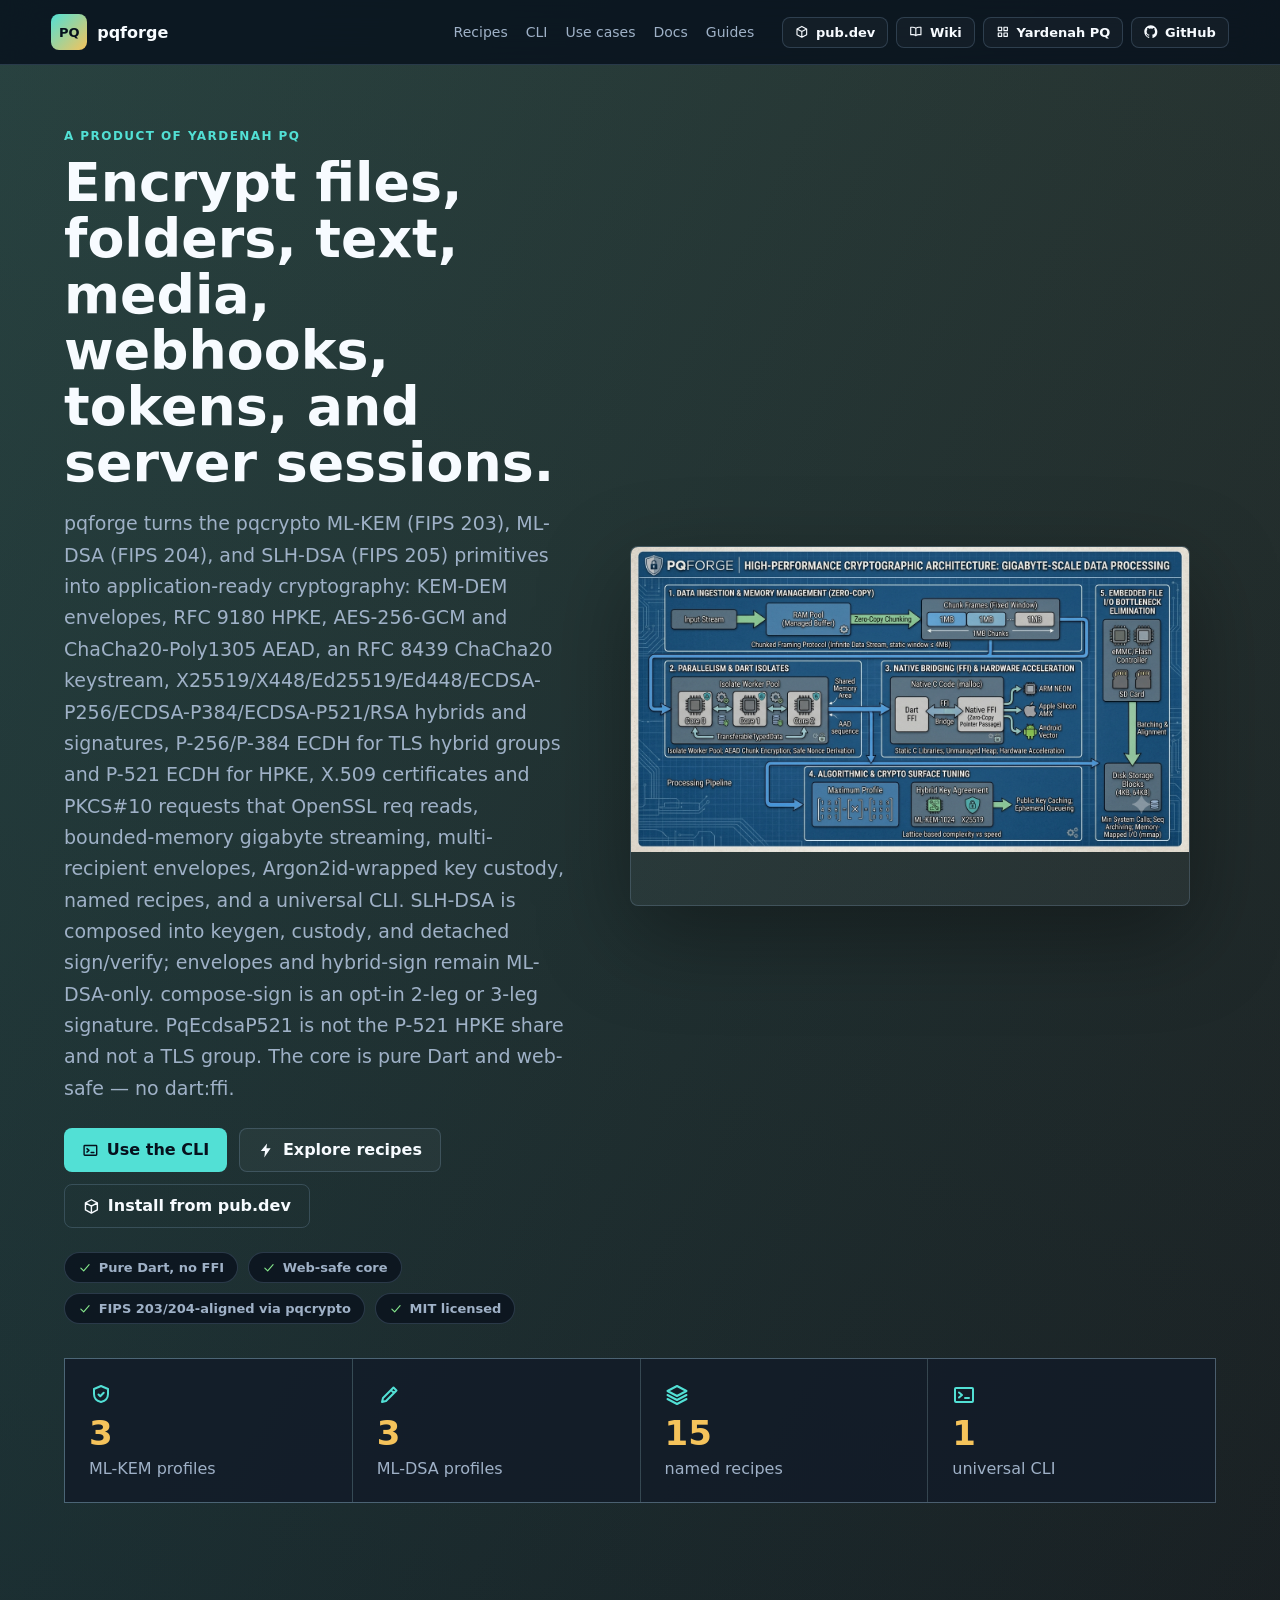
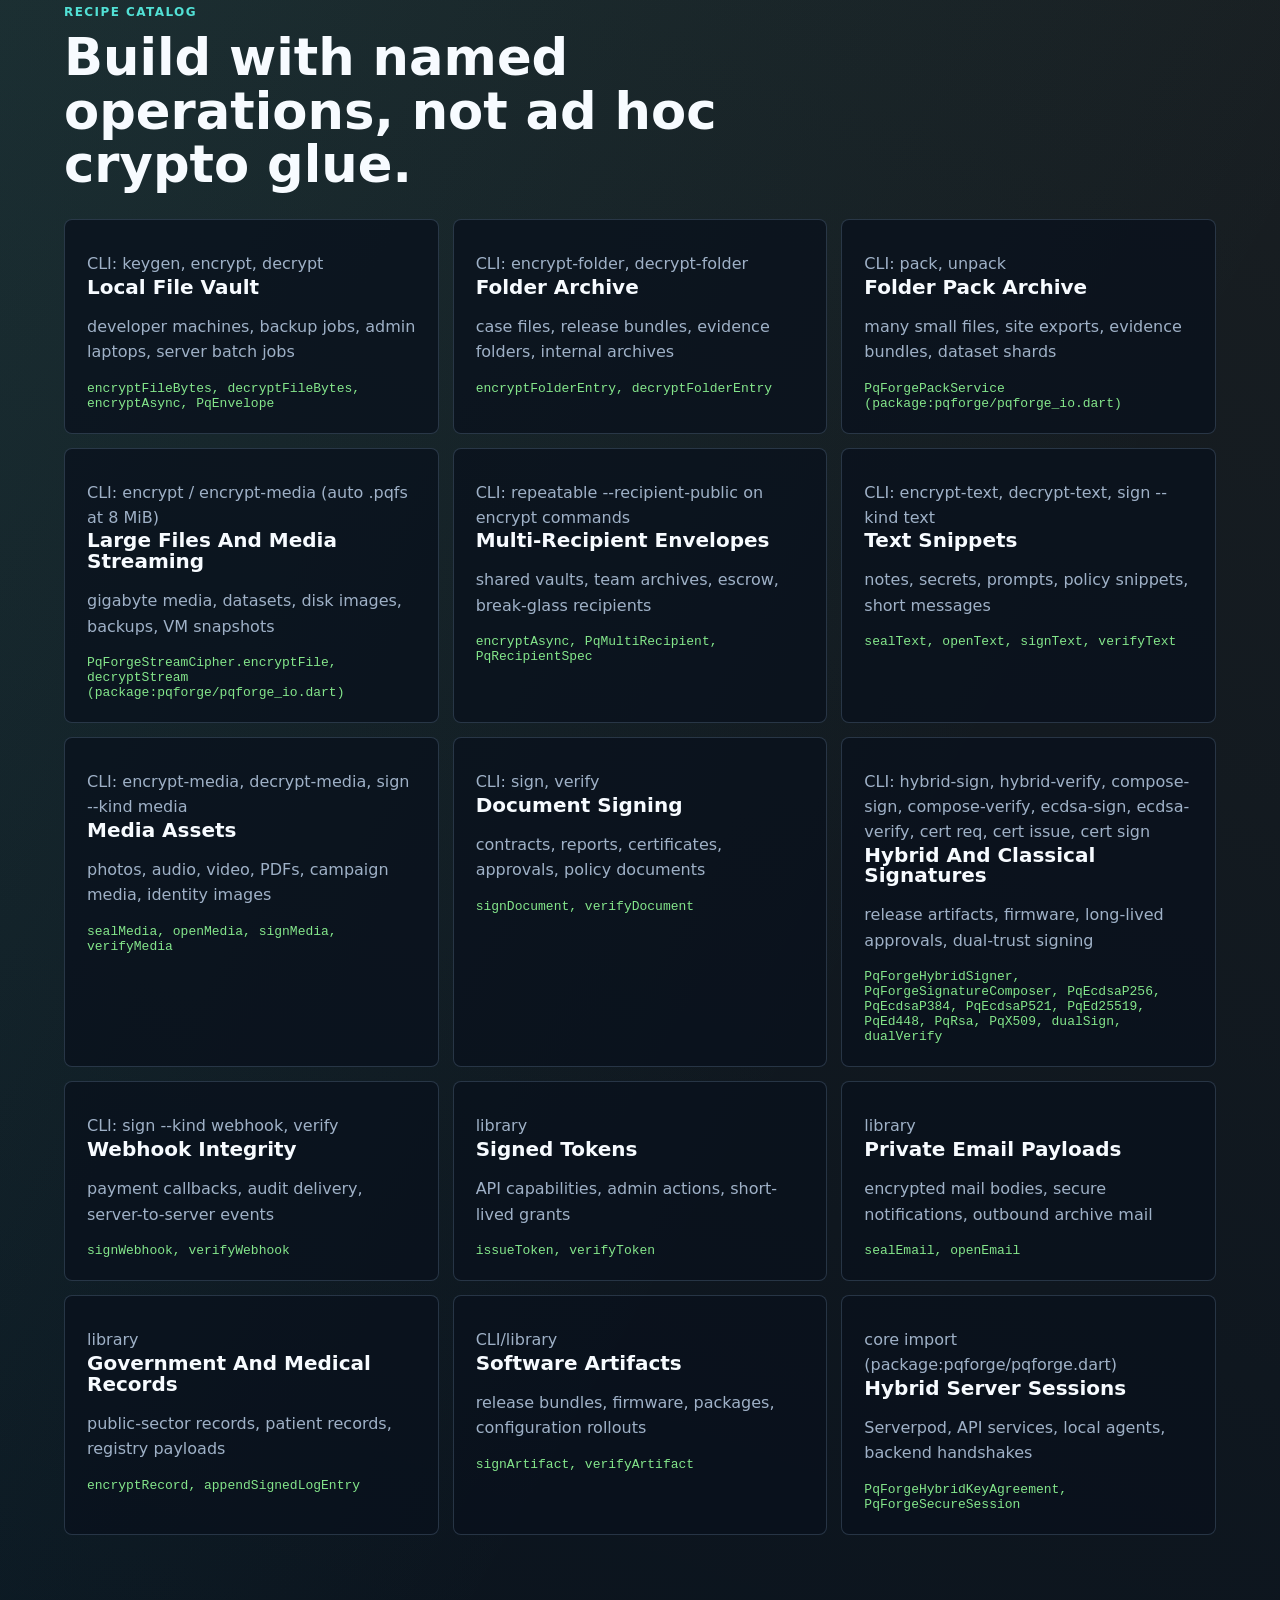
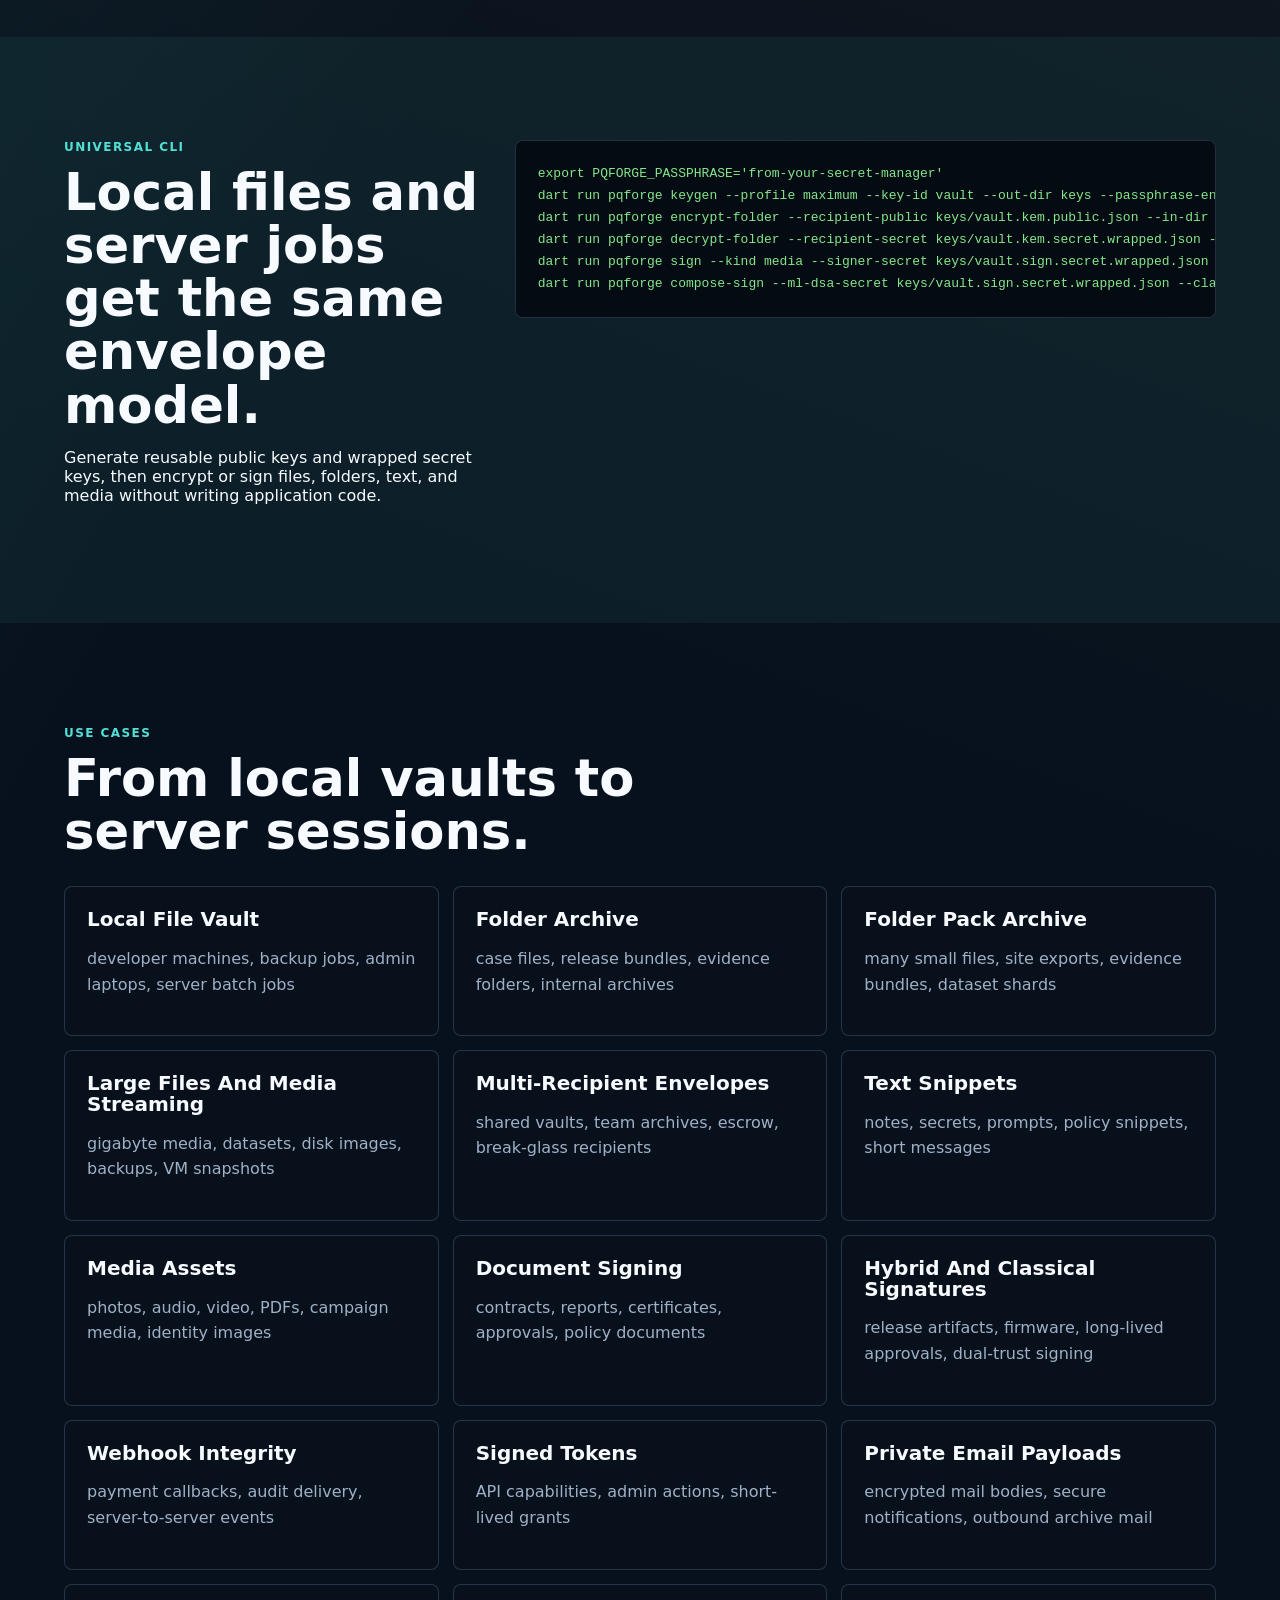
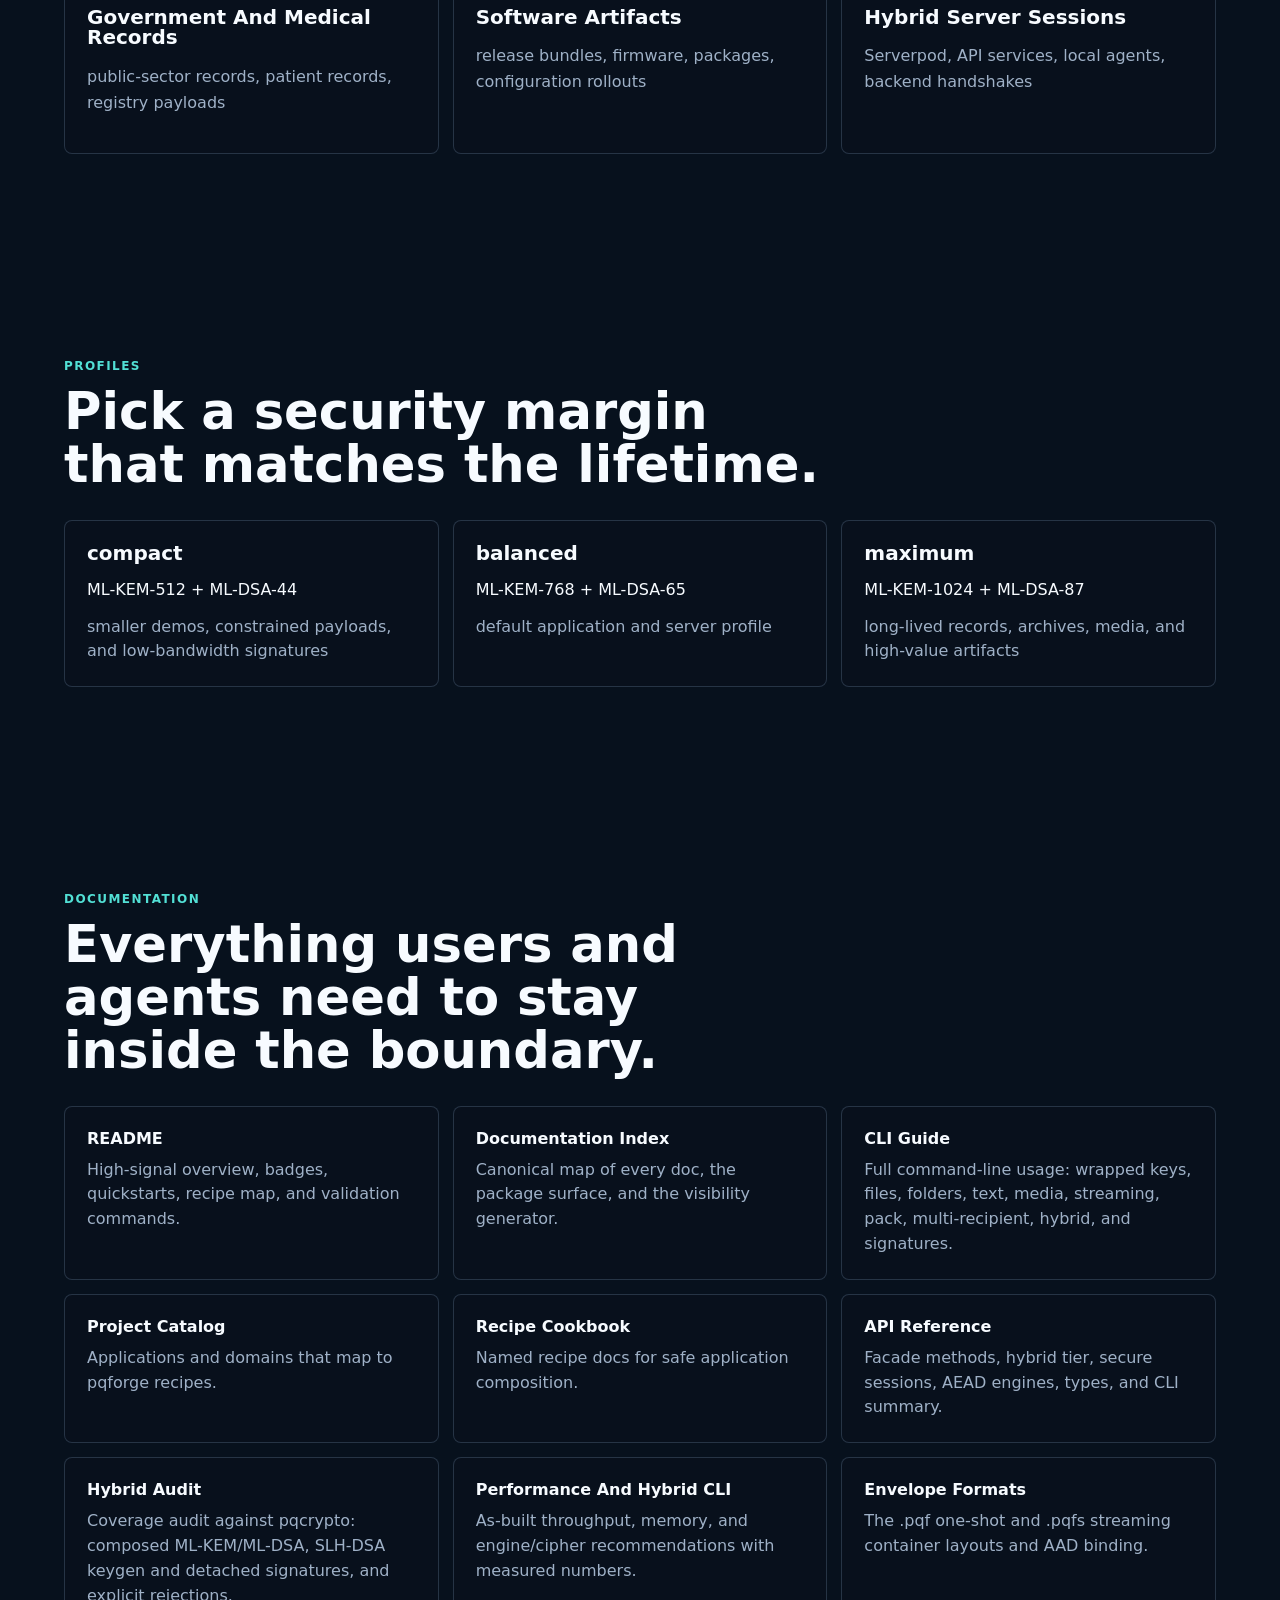
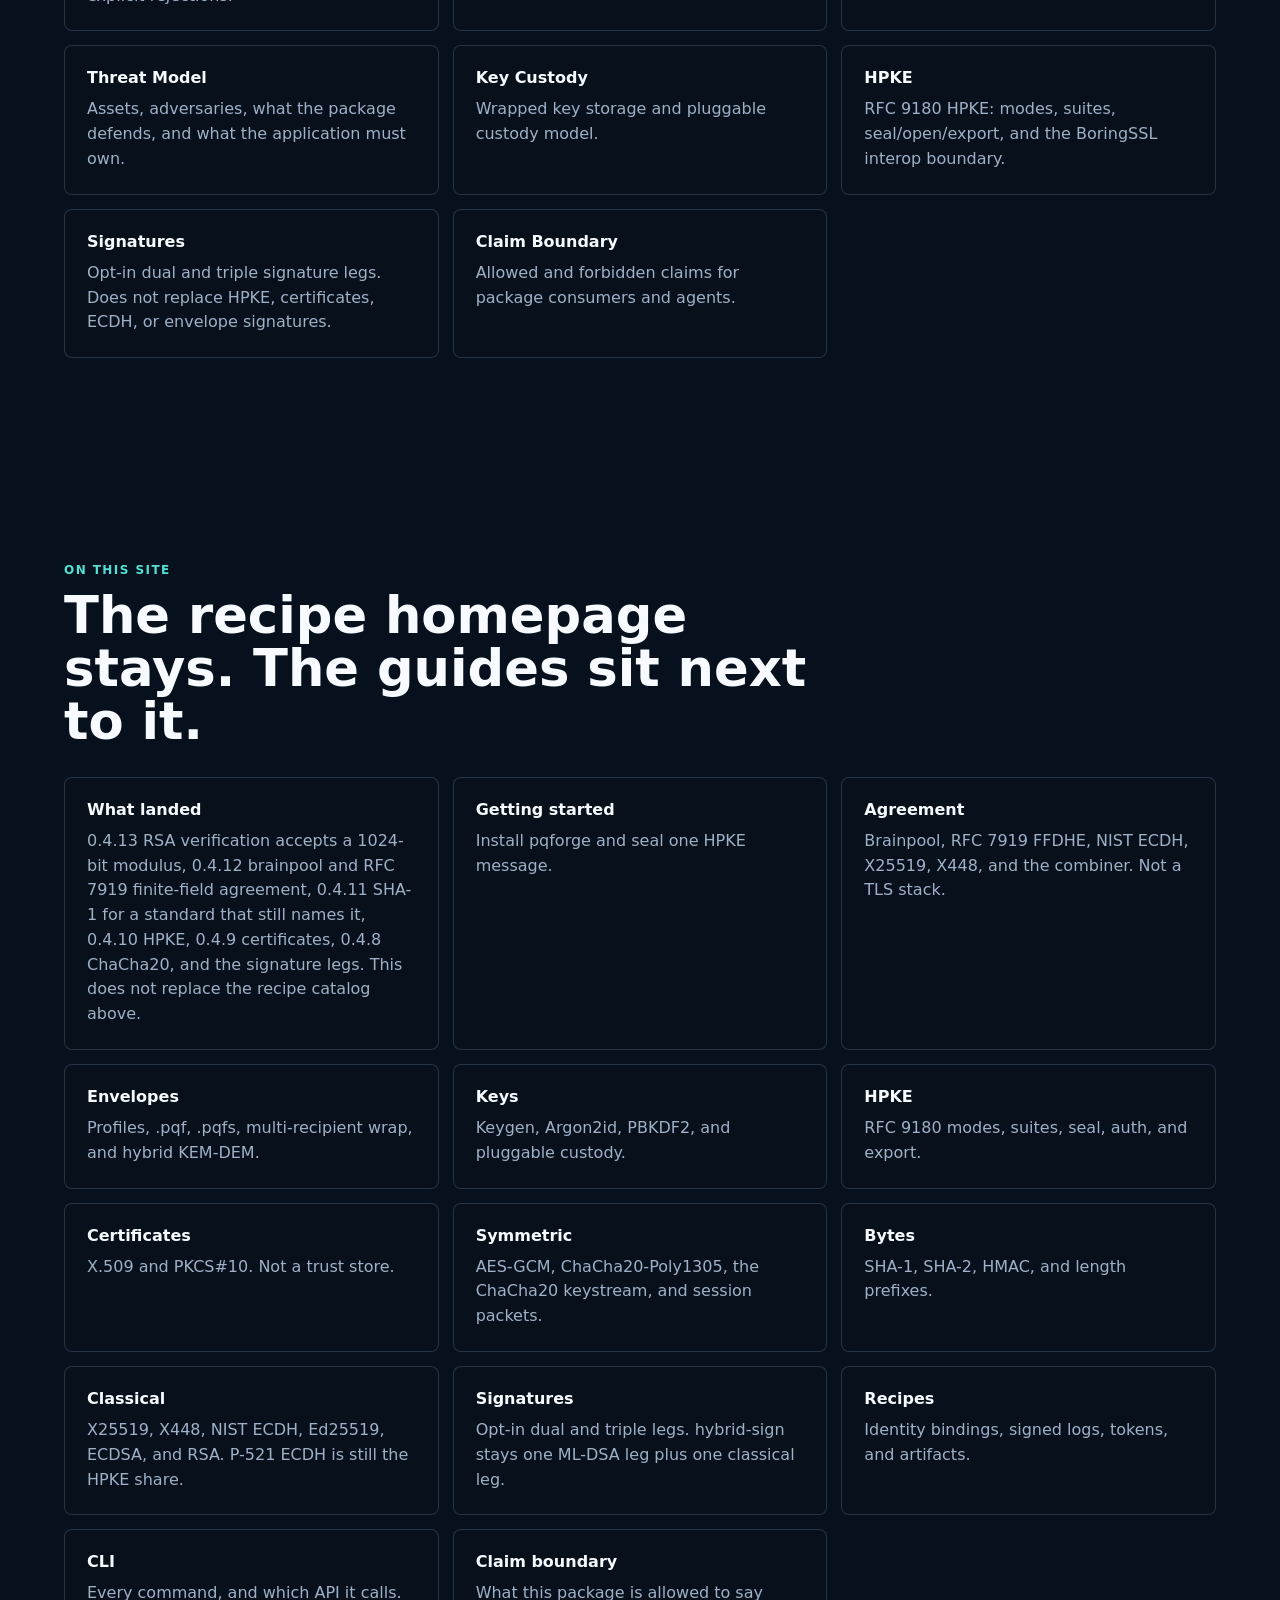
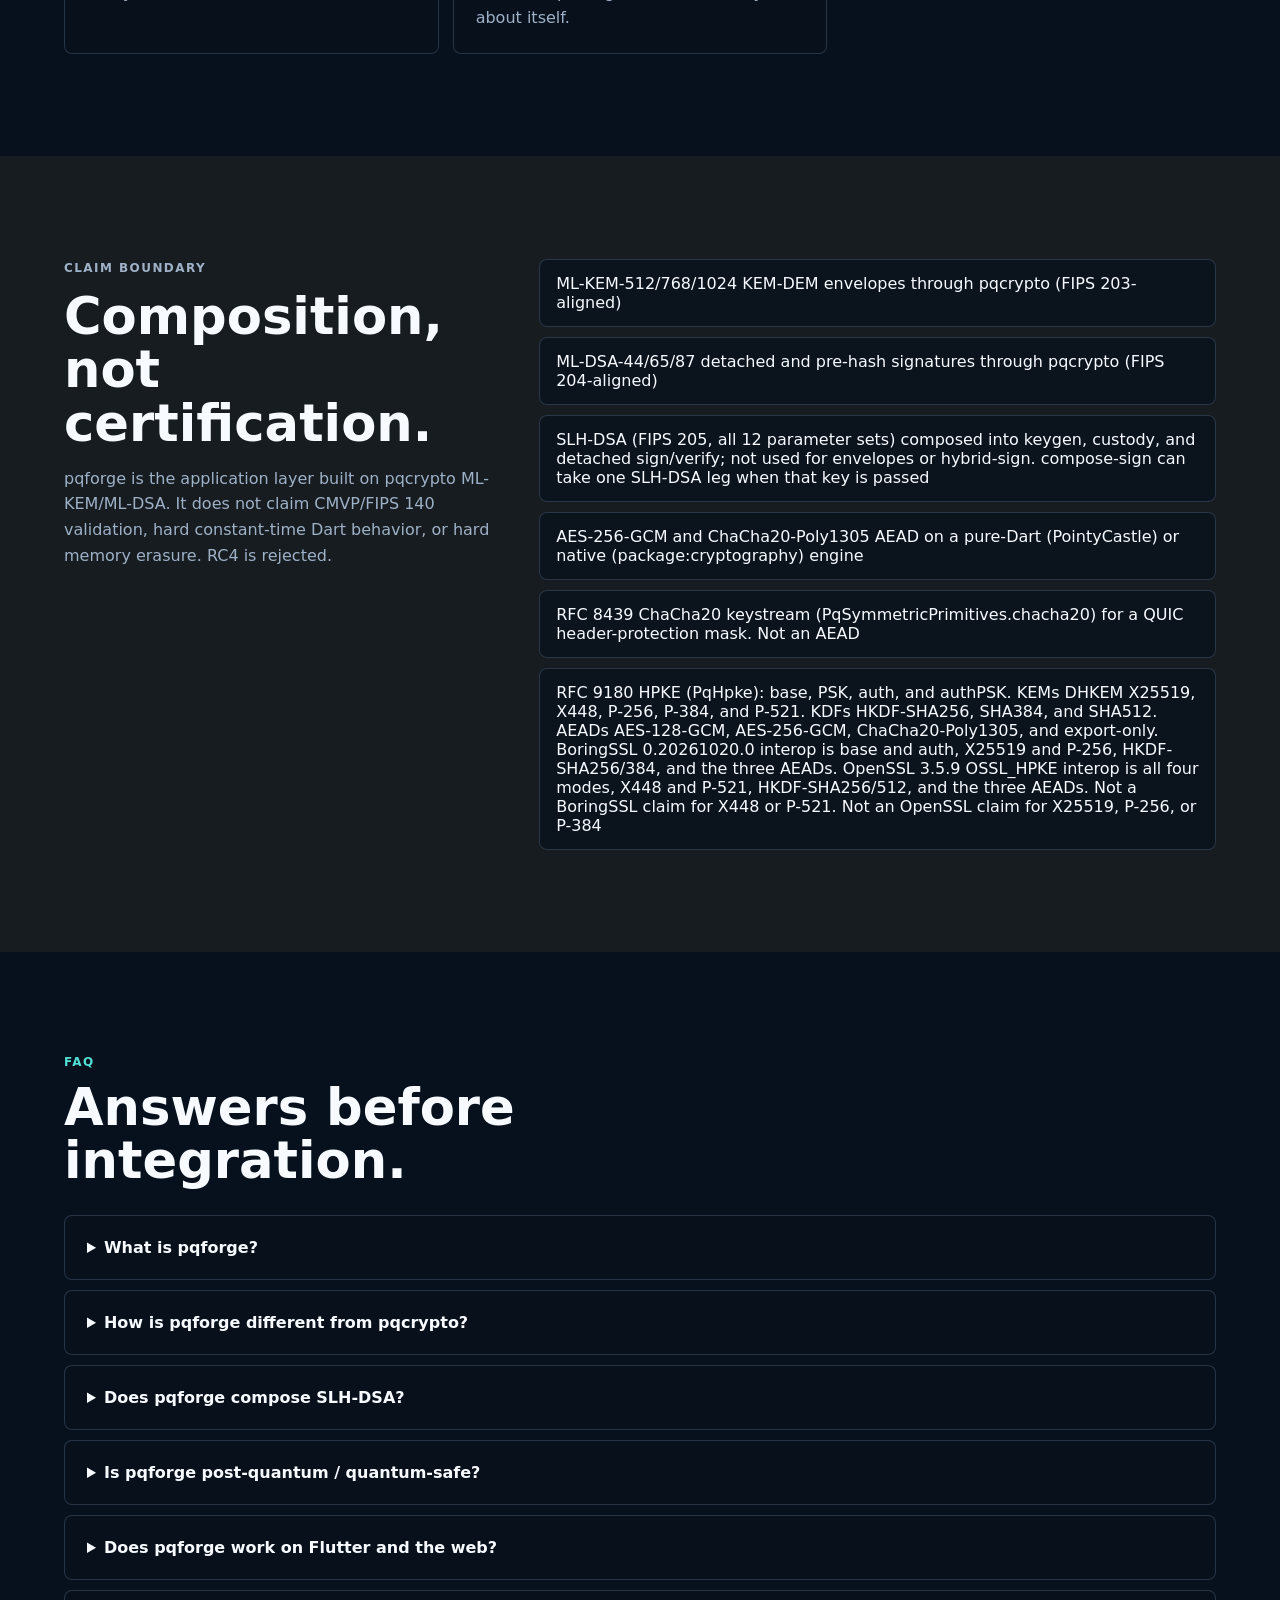
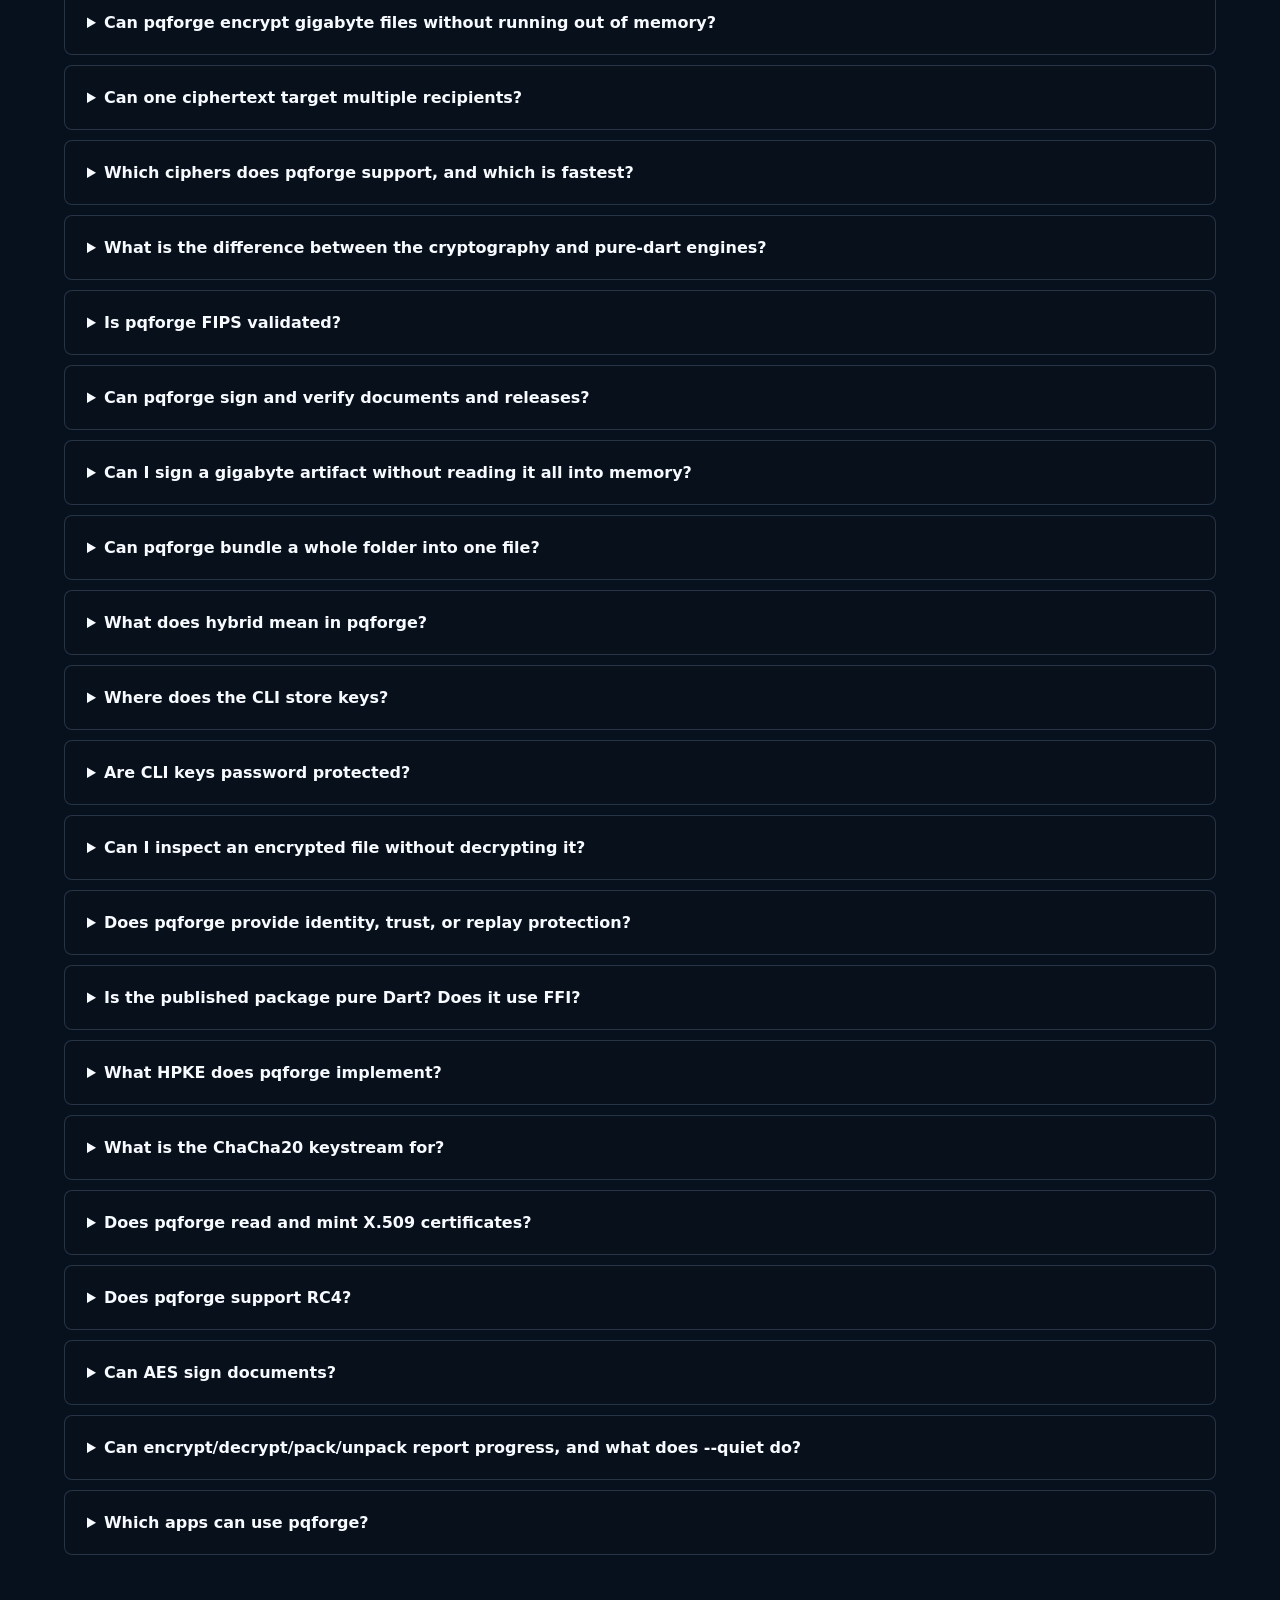
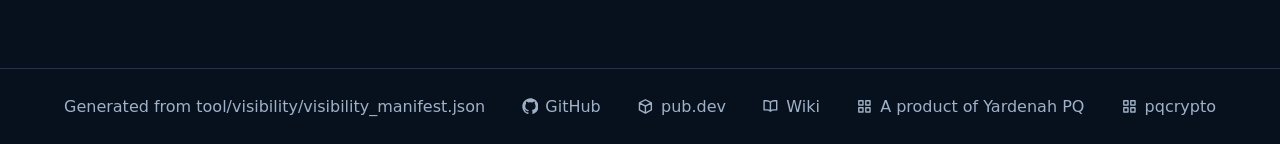
==== site/index.html @ 9dbbb5fb "feat: add RFC 8032 Ed448 Pure Ed448 with an empty context, which is DNSSEC algorithm 16. Ed448ph is " ====
<!doctype html>
<html lang="en">
<head>
  <meta charset="utf-8">
  <meta name="viewport" content="width=device-width, initial-scale=1">
  <title>pqforge: Post-Quantum Application Recipes for Dart</title>
  <meta name="description" content="pqforge turns the pqcrypto ML-KEM (FIPS 203), ML-DSA (FIPS 204), and SLH-DSA (FIPS 205) primitives into application-ready cryptography: KEM-DEM envelopes, RFC 9180 HPKE, AES-256-GCM and ChaCha20-Poly1305 AEAD, an RFC 8439 ChaCha20 keystream, X25519/X448/Ed25519/Ed448/ECDSA-P256/ECDSA-P384/ECDSA-P521/RSA hybrids and signatures, P-256/P-384 ECDH for TLS hybrid groups and P-521 ECDH for HPKE, X.509 certificates and PKCS#10 requests that OpenSSL req reads, bounded-memory gigabyte streaming, multi-recipient envelopes, Argon2id-wrapped key custody, named recipes, and a universal CLI. SLH-DSA is composed into keygen, custody, and detached sign/verify; envelopes and hybrid-sign remain ML-DSA-only. compose-sign is an opt-in 2-leg or 3-leg signature. PqEcdsaP521 is not the P-521 HPKE share and not a TLS group. The core is pure Dart and web-safe — no dart:ffi.">
  <meta name="keywords" content="Dart post-quantum encryption, Flutter post-quantum encryption, ML-KEM file encryption, ML-DSA signatures, PQC CLI, post-quantum webhooks, post-quantum document signing, Serverpod PQC, hybrid key agreement, Argon2id key wrapping, RFC 9180 HPKE, ChaCha20 keystream QUIC, X.509 Dart, ECDSA P-384, post-quantum streaming encryption, multi-recipient encryption, FIPS 203 ML-KEM, FIPS 204 ML-DSA, FIPS 205 SLH-DSA, quantum-safe Dart, hybrid signatures Ed25519 ECDSA, pqcrypto composition layer, web-safe Dart encryption, harvest-now-decrypt-later defense">
  <meta name="author" content="Turkana Nation">
  <meta name="theme-color" content="#07111d">
  <link rel="canonical" href="https://turkananation.github.io/pqforge/">
  <link rel="icon" href="favicon.svg" type="image/svg+xml">
  <link rel="stylesheet" href="styles.css">
  <meta property="og:type" content="website">
  <meta property="og:site_name" content="pqforge">
  <meta property="og:title" content="pqforge: Post-Quantum Application Recipes for Dart">
  <meta property="og:description" content="pqforge turns the pqcrypto ML-KEM (FIPS 203), ML-DSA (FIPS 204), and SLH-DSA (FIPS 205) primitives into application-ready cryptography: KEM-DEM envelopes, RFC 9180 HPKE, AES-256-GCM and ChaCha20-Poly1305 AEAD, an RFC 8439 ChaCha20 keystream, X25519/X448/Ed25519/Ed448/ECDSA-P256/ECDSA-P384/ECDSA-P521/RSA hybrids and signatures, P-256/P-384 ECDH for TLS hybrid groups and P-521 ECDH for HPKE, X.509 certificates and PKCS#10 requests that OpenSSL req reads, bounded-memory gigabyte streaming, multi-recipient envelopes, Argon2id-wrapped key custody, named recipes, and a universal CLI. SLH-DSA is composed into keygen, custody, and detached sign/verify; envelopes and hybrid-sign remain ML-DSA-only. compose-sign is an opt-in 2-leg or 3-leg signature. PqEcdsaP521 is not the P-521 HPKE share and not a TLS group. The core is pure Dart and web-safe — no dart:ffi.">
  <meta property="og:url" content="https://turkananation.github.io/pqforge/">
  <meta property="og:image" content="https://turkananation.github.io/pqforge/assets/pqforge-protocol.png">
  <meta property="og:image:alt" content="pqforge recipe pipeline from payloads to post-quantum envelopes">
  <meta name="twitter:card" content="summary_large_image">
  <meta name="twitter:title" content="pqforge: Post-Quantum Application Recipes for Dart">
  <meta name="twitter:description" content="pqforge turns the pqcrypto ML-KEM (FIPS 203), ML-DSA (FIPS 204), and SLH-DSA (FIPS 205) primitives into application-ready cryptography: KEM-DEM envelopes, RFC 9180 HPKE, AES-256-GCM and ChaCha20-Poly1305 AEAD, an RFC 8439 ChaCha20 keystream, X25519/X448/Ed25519/Ed448/ECDSA-P256/ECDSA-P384/ECDSA-P521/RSA hybrids and signatures, P-256/P-384 ECDH for TLS hybrid groups and P-521 ECDH for HPKE, X.509 certificates and PKCS#10 requests that OpenSSL req reads, bounded-memory gigabyte streaming, multi-recipient envelopes, Argon2id-wrapped key custody, named recipes, and a universal CLI. SLH-DSA is composed into keygen, custody, and detached sign/verify; envelopes and hybrid-sign remain ML-DSA-only. compose-sign is an opt-in 2-leg or 3-leg signature. PqEcdsaP521 is not the P-521 HPKE share and not a TLS group. The core is pure Dart and web-safe — no dart:ffi.">
  <meta name="twitter:image" content="https://turkananation.github.io/pqforge/assets/pqforge-protocol.png">
  <script type="application/ld+json">{"@context":"https://schema.org","@type":"SoftwareSourceCode","name":"pqforge","alternateName":"pqforge: Post-Quantum Application Recipes for Dart","description":"pqforge turns the pqcrypto ML-KEM (FIPS 203), ML-DSA (FIPS 204), and SLH-DSA (FIPS 205) primitives into application-ready cryptography: KEM-DEM envelopes, RFC 9180 HPKE, AES-256-GCM and ChaCha20-Poly1305 AEAD, an RFC 8439 ChaCha20 keystream, X25519/X448/Ed25519/Ed448/ECDSA-P256/ECDSA-P384/ECDSA-P521/RSA hybrids and signatures, P-256/P-384 ECDH for TLS hybrid groups and P-521 ECDH for HPKE, X.509 certificates and PKCS#10 requests that OpenSSL req reads, bounded-memory gigabyte streaming, multi-recipient envelopes, Argon2id-wrapped key custody, named recipes, and a universal CLI. SLH-DSA is composed into keygen, custody, and detached sign/verify; envelopes and hybrid-sign remain ML-DSA-only. compose-sign is an opt-in 2-leg or 3-leg signature. PqEcdsaP521 is not the P-521 HPKE share and not a TLS group. The core is pure Dart and web-safe — no dart:ffi.","url":"https://turkananation.github.io/pqforge/","codeRepository":"https://github.com/turkananation/pqforge","programmingLanguage":"Dart","runtimePlatform":["Dart VM","Flutter","Serverpod","CLI"],"license":"MIT","softwareVersion":"0.4.13","applicationCategory":"Cryptography composition library","keywords":["Dart post-quantum encryption","Flutter post-quantum encryption","ML-KEM file encryption","ML-DSA signatures","PQC CLI","post-quantum webhooks","post-quantum document signing","Serverpod PQC","hybrid key agreement","Argon2id key wrapping","RFC 9180 HPKE","ChaCha20 keystream QUIC","X.509 Dart","ECDSA P-384","post-quantum streaming encryption","multi-recipient encryption","FIPS 203 ML-KEM","FIPS 204 ML-DSA","FIPS 205 SLH-DSA","quantum-safe Dart","hybrid signatures Ed25519 ECDSA","pqcrypto composition layer","web-safe Dart encryption","harvest-now-decrypt-later defense"],"maintainer":{"@type":"Person","name":"Turkana Nation"},"publisher":{"@type":"Organization","name":"Yardenah PQ","url":"https://yardenah.com"},"sameAs":["https://yardenah.com","https://github.com/turkananation/pqforge","https://pub.dev/packages/pqforge","https://pub.dev/documentation/pqforge/latest/","https://github.com/turkananation/pqforge/wiki"],"isBasedOn":{"@type":"SoftwareSourceCode","name":"pqcrypto","description":"pqcrypto is the primitives package: pure-Dart NIST FIPS 203 ML-KEM, FIPS 204 ML-DSA, and FIPS 205 SLH-DSA (all 12 parameter sets), plus SHA-2 and SHA-3/SHAKE, with zero runtime dependencies. It exposes raw key generation, encapsulation/decapsulation, and sign/verify over byte arrays.","url":"https://pub.dev/packages/pqcrypto","codeRepository":"https://github.com/turkananation/pqcrypto"},"capabilities":["ML-KEM-512/768/1024 KEM-DEM envelopes through pqcrypto (FIPS 203-aligned)","ML-DSA-44/65/87 detached and pre-hash signatures through pqcrypto (FIPS 204-aligned)","SLH-DSA (FIPS 205, all 12 parameter sets) composed into keygen, custody, and detached sign/verify; not used for envelopes or hybrid-sign. compose-sign can take one SLH-DSA leg when that key is passed","AES-256-GCM and ChaCha20-Poly1305 AEAD on a pure-Dart (PointyCastle) or native (package:cryptography) engine","RFC 8439 ChaCha20 keystream (PqSymmetricPrimitives.chacha20) for a QUIC header-protection mask. Not an AEAD","RFC 9180 HPKE (PqHpke): base, PSK, auth, and authPSK. KEMs DHKEM X25519, X448, P-256, P-384, and P-521. KDFs HKDF-SHA256, SHA384, and SHA512. AEADs AES-128-GCM, AES-256-GCM, ChaCha20-Poly1305, and export-only. BoringSSL 0.20261020.0 interop is base and auth, X25519 and P-256, HKDF-SHA256/384, and the three AEADs. OpenSSL 3.5.9 OSSL_HPKE interop is all four modes, X448 and P-521, HKDF-SHA256/512, and the three AEADs. Not a BoringSSL claim for X448 or P-521. Not an OpenSSL claim for X25519, P-256, or P-384","X.509 certificates and PKCS#10 requests (PqX509) that openssl req reads: parse, mint, one signature check, and a path check against caller anchors. cert req, cert issue, cert sign, cert inspect, and cert verify. Not a trust store, not AIA, OCSP fetching, or CT","ECDSA P-384 (PqEcdsaP384, low-S), ECDSA P-521 (PqEcdsaP521, low-S; not the HPKE share and not a TLS group), RSA PKCS#1 v1.5 and RSASSA-PSS (PqRsa, SHA-256/384/512), and synchronous RFC 8032 Ed25519 (PqEd25519) and Ed448 (PqEd448, empty context; not an X.509 algorithm)","Bounded-memory .pqfs streaming for gigabyte-scale files: signed header plus independently authenticated frames, auto-engaged at 8 MiB","Multi-recipient envelopes: one sealed payload, the DEM key wrapped per recipient, with no wire-format change","X25519 plus ML-KEM hybrid KEM-DEM so confidentiality holds while either Module-LWE or Curve25519 stands","NIST P-256 and P-384 ECDH (uncompressed SEC1, x-coordinate secret) for TLS hybrid groups. P-521 ECDH is the HPKE share, not a TLS group and not a signature","RFC 5869 HKDF-Extract/Expand (SHA-256 and SHA-384), SHA-384/SHA-512 digest facades, and dart2js-safe sync ChaCha20-Poly1305 with a caller-supplied nonce (`supportsChaCha20Poly1305`)","RFC 3174 SHA-1 (PqBytes.sha1 and sha1OfStream, 20 bytes). Collision resistance is broken. It exists for a standard that still names SHA-1, such as DNSSEC NSEC3 (RFC 5155) and DS digest type 1 (RFC 4034). Not a signature. Not a hash for a new protocol. SHA-256, SHA-384, and SHA-512 remain the digests for new work","ML-DSA plus Ed25519 or ECDSA-P256 hybrid signatures, and standalone ECDSA-P256 (RFC 6979, low-S). hybrid-sign also accepts opt-in ECDSA-P384 and ECDSA-P521. compose-sign opts in 2 or 3 legs among ML-DSA, SLH-DSA, Ed25519, and those ECDSA curves. ECDSA-P384 and ECDSA-P521 are keygen opt-ins, not the default classical set. PqEcdsaP521 is not the P-521 HPKE share and not a TLS group","Digest-mode signing over a streamed SHA-256 for gigabyte artifacts in O(1) memory","pack/unpack a whole folder into one encrypted streaming archive (one KEM encapsulation and one signature for the tree)","Argon2id plus AES-256-GCM wrapped key custody with pluggable stores; PBKDF2 wrapping under FIPS mode","Named recipes for files, folders, text, media, email, documents, webhooks, tokens, records, logs, artifacts, and identity bindings","Universal CLI plus AOT-compiled release binaries for local, server, and release-pipeline workflows; encrypt/decrypt/text/media/folder/pack/unpack/sign/verify/hybrid-sign/compose-sign/ecdsa-sign report live progress (folder jobs forward byte progress from isolates; keygen reports wrapping progress), --quiet mutes per-file lines (and keygen listings), and non-regular files are skipped","FIPS deployment layer (PqFipsMode), swappable lattice backend (PqLatticeProvider), and a swappable DRBG (PqRandom.generator)","Pure-Dart, web-safe core (no dart:ffi); dart:io file streaming behind package:pqforge/pqforge_io.dart"],"doesNotProvide":["CMVP/FIPS 140 module validation","A hard constant-time guarantee for Dart runtimes","A hard memory-erasure guarantee","Public-key trust, identity vetting, or legal e-signature policy","Replay stores, authorization policy, TLS, or secure infrastructure operations","RC4 or unauthenticated encryption","BoringSSL HPKE for X448, P-521, PSK, or HKDF-SHA512","An OpenSSL HPKE claim for X25519, P-256, or P-384","A WebPKI trust store, AIA, OCSP fetching, or certificate transparency","ECDSA-P521 as a TLS group or as the HPKE P-521 KEM. PqEcdsaP521 only signs","SHA-1 as a signature or as the hash for a new protocol. PqBytes.sha1 is only the RFC 3174 digest"],"evidenceBoundary":{"allowed_claims":["FIPS 203-aligned ML-KEM through pqcrypto.","FIPS 204-aligned ML-DSA through pqcrypto.","FIPS 205-aligned SLH-DSA through pqcrypto. pqforge composes it into keygen, custody, and detached sign/verify. Envelopes and hybrid-sign remain ML-DSA-only. compose-sign can take one SLH-DSA leg when that key is passed.","Application-layer composition helpers for KEM-DEM, AEAD sessions, hybrid key agreement, streaming, multi-recipient envelopes, wrapped key custody, signatures, recipes, X.509, RFC 9180 HPKE, and CLI workflows.","Best-effort zeroization in Dart."],"forbidden_claims":["FIPS validated","FIPS 140 validated","CMVP validated","certified","hard constant-time Dart guarantee","hard memory-erasure guarantee","ML-KEM alone is secure transport","AES signs documents","RC4 is supported"],"summary":"The package provides application composition around pqcrypto evidence. It is not a validated cryptographic module."},"recipes":[{"name":"Local File Vault","surface":"CLI: keygen, encrypt, decrypt","apps":"developer machines, backup jobs, admin laptops, server batch jobs","apis":"encryptFileBytes, decryptFileBytes, encryptAsync, PqEnvelope","caveat":"Use wrapped secret keys and external storage policy."},{"name":"Folder Archive","surface":"CLI: encrypt-folder, decrypt-folder","apps":"case files, release bundles, evidence folders, internal archives","apis":"encryptFolderEntry, decryptFolderEntry","caveat":"Each file is an independent envelope; folder commands run files concurrently via --concurrency."},{"name":"Folder Pack Archive","surface":"CLI: pack, unpack","apps":"many small files, site exports, evidence bundles, dataset shards","apis":"PqForgePackService (package:pqforge/pqforge_io.dart)","caveat":"One KEM encapsulation and one signature for the whole tree; restores path-traversal-safe and streams end to end."},{"name":"Large Files And Media Streaming","surface":"CLI: encrypt / encrypt-media (auto .pqfs at 8 MiB)","apps":"gigabyte media, datasets, disk images, backups, VM snapshots","apis":"PqForgeStreamCipher.encryptFile, decryptStream (package:pqforge/pqforge_io.dart)","caveat":"Streaming I/O lives behind the dart:io entrypoint; the working set is roughly two frames regardless of file size."},{"name":"Multi-Recipient Envelopes","surface":"CLI: repeatable --recipient-public on encrypt commands","apps":"shared vaults, team archives, escrow, break-glass recipients","apis":"encryptAsync, PqMultiRecipient, PqRecipientSpec","caveat":"The payload is sealed once and key-wrapped per recipient; the app still authenticates each recipient public key."},{"name":"Text Snippets","surface":"CLI: encrypt-text, decrypt-text, sign --kind text","apps":"notes, secrets, prompts, policy snippets, short messages","apis":"sealText, openText, signText, verifyText","caveat":"UTF-8 text only; binary data should use file or media recipes."},{"name":"Media Assets","surface":"CLI: encrypt-media, decrypt-media, sign --kind media","apps":"photos, audio, video, PDFs, campaign media, identity images","apis":"sealMedia, openMedia, signMedia, verifyMedia","caveat":"Bind MIME type and media id; classify content before storing."},{"name":"Document Signing","surface":"CLI: sign, verify","apps":"contracts, reports, certificates, approvals, policy documents","apis":"signDocument, verifyDocument","caveat":"Detached sign may be ML-DSA or SLH-DSA. Application owns legal policy and signer identity vetting."},{"name":"Hybrid And Classical Signatures","surface":"CLI: hybrid-sign, hybrid-verify, compose-sign, compose-verify, ecdsa-sign, ecdsa-verify, cert req, cert issue, cert sign","apps":"release artifacts, firmware, long-lived approvals, dual-trust signing","apis":"PqForgeHybridSigner, PqForgeSignatureComposer, PqEcdsaP256, PqEcdsaP384, PqEcdsaP521, PqEd25519, PqEd448, PqRsa, PqX509, dualSign, dualVerify","caveat":"hybrid-sign policy is require-both or accept-either. compose-sign policy is require-all (default) or accept-any. --digest signs the streamed SHA-256 for gigabyte inputs. ECDSA-P384 and ECDSA-P521 are keygen opt-ins. PqEcdsaP521 is not the HPKE share."},{"name":"Webhook Integrity","surface":"CLI: sign --kind webhook, verify","apps":"payment callbacks, audit delivery, server-to-server events","apis":"signWebhook, verifyWebhook","caveat":"Signer may be ML-DSA or SLH-DSA. Application owns replay windows and key publication."},{"name":"Signed Tokens","surface":"library","apps":"API capabilities, admin actions, short-lived grants","apis":"issueToken, verifyToken","caveat":"Signer may be ML-DSA or SLH-DSA. Application owns revocation and authorization policy."},{"name":"Private Email Payloads","surface":"library","apps":"encrypted mail bodies, secure notifications, outbound archive mail","apis":"sealEmail, openEmail","caveat":"Transport headers and metadata may remain visible unless the app hides them."},{"name":"Government And Medical Records","surface":"library","apps":"public-sector records, patient records, registry payloads","apis":"encryptRecord, appendSignedLogEntry","caveat":"Record encryption is ML-KEM. The signed log may be ML-DSA or SLH-DSA. Application owns access control, retention, and audit policy."},{"name":"Software Artifacts","surface":"CLI/library","apps":"release bundles, firmware, packages, configuration rollouts","apis":"signArtifact, verifyArtifact","caveat":"Sign version and target metadata to block rollback replay. The detached signature may be ML-DSA or SLH-DSA. compose-sign is the separate 2-leg or 3-leg container."},{"name":"Hybrid Server Sessions","surface":"core import (package:pqforge/pqforge.dart)","apps":"Serverpod, API services, local agents, backend handshakes","apis":"PqForgeHybridKeyAgreement, PqForgeSecureSession","caveat":"Authenticate public key bundles and design replay/session storage."}],"generatedBy":"Generated by dart run tool/visibility/generate_visibility.dart. Edit tool/visibility/visibility_manifest.json instead.","dateModified":"2026-11-08"}</script>
  <script type="application/ld+json">{"@context":"https://schema.org","@type":"FAQPage","mainEntity":[{"@type":"Question","name":"What is pqforge?","acceptedAnswer":{"@type":"Answer","text":"pqforge is a pure-Dart post-quantum application toolkit. It turns the ML-KEM, ML-DSA, and SLH-DSA primitives from pqcrypto into encrypted files, folders, text, media, email payloads, records, signed documents, signed webhooks, signed tokens, release artifacts, tamper-evident logs, identity bindings, hybrid sessions, wrapped key custody, and a universal CLI. SLH-DSA (FIPS 205) is composed into keygen, custody, and detached sign/verify; envelopes and hybrid-sign remain ML-DSA-only. compose-sign can take one SLH-DSA leg when that key is passed."}},{"@type":"Question","name":"How is pqforge different from pqcrypto?","acceptedAnswer":{"@type":"Answer","text":"pqcrypto is the primitives layer: FIPS 203 ML-KEM, FIPS 204 ML-DSA, FIPS 205 SLH-DSA (all 12 parameter sets), SHA-2, and SHA-3/SHAKE with zero runtime dependencies. pqforge is the application layer built on top of it: KEM-DEM envelopes, AES-256-GCM and ChaCha20-Poly1305 AEAD, RFC 9180 HPKE (X25519, X448, P-256, P-384, P-521), X25519/Ed25519/ECDSA-P256 hybrids plus opt-in ECDSA-P384 and ECDSA-P521, P-256/P-384 ECDH for TLS hybrid groups and P-521 ECDH for HPKE, key custody, streaming, multi-recipient envelopes, named recipes, compose-sign, and a CLI. SLH-DSA is composed into keygen and detached sign/verify, and is not used for envelopes or hybrid-sign. PqEcdsaP521 is not the P-521 HPKE share and not a TLS group. Use pqcrypto for raw algorithms; use pqforge to ship a feature."}},{"@type":"Question","name":"Does pqforge compose SLH-DSA?","acceptedAnswer":{"@type":"Answer","text":"Yes, for key generation, custody, and detached signatures. pqcrypto 0.4.4 ships all 12 FIPS 205 SLH-DSA parameter sets. pqforge exposes them as PqSlhDsaAlgorithm / PqSlhDsaPrimitives, emits a profile-matched SHAKE-f key from keygen (compact 128f, balanced 192f, maximum 256f), and accepts those keys on sign/verify (document, text, media, artifact, webhook) and on issueToken, appendSignedLogEntry, and createIdentityBinding via slhDsa:. Envelope headers, streaming signatures, and hybrid-sign remain ML-DSA-only because SLH-DSA signatures are 8-50 KiB and the s sets are slow. compose-sign can take one SLH-DSA leg when you pass that key. That does not put SLH-DSA on an envelope or on hybrid-sign."}},{"@type":"Question","name":"Is pqforge post-quantum / quantum-safe?","acceptedAnswer":{"@type":"Answer","text":"Yes. It uses NIST FIPS 203 ML-KEM for key establishment and FIPS 204 ML-DSA for signatures through pqcrypto, so confidentiality and signatures resist quantum attacks. Hybrid modes add X25519, Ed25519, or ECDSA-P256 so security also holds if a classical break ever lands on the post-quantum scheme."}},{"@type":"Question","name":"Does pqforge work on Flutter and the web?","acceptedAnswer":{"@type":"Answer","text":"Yes. The core import, package:pqforge/pqforge.dart, is pure Dart and web-safe with no dart:ffi, so the same code runs on the Dart VM, Flutter, and the web. Gigabyte-scale dart:io file streaming lives behind package:pqforge/pqforge_io.dart. On Flutter, FlutterCryptography.enable() adds hardware-backed AEAD."}},{"@type":"Question","name":"Can pqforge encrypt gigabyte files without running out of memory?","acceptedAnswer":{"@type":"Answer","text":"Yes. Inputs at or above 8 MiB automatically use the .pqfs streaming container: a signed master header followed by independently authenticated frames, with a working set of roughly two frames regardless of total size. Per-frame sequence and final-flag binding prevent truncation, reordering, duplication, and splicing."}},{"@type":"Question","name":"Can one ciphertext target multiple recipients?","acceptedAnswer":{"@type":"Answer","text":"Yes. Repeat --recipient-public on the encrypt commands (or use PqMultiRecipient in the library). The payload is sealed exactly once and the DEM key is wrapped to each additional recipient as a metadata entry, costing about 1.6 KB and 2 ms per extra recipient instead of a full re-encryption. Entries can individually be hybrid, and it works for both one-shot envelopes and .pqfs streams."}},{"@type":"Question","name":"Which ciphers does pqforge support, and which is fastest?","acceptedAnswer":{"@type":"Answer","text":"AES-256-GCM (default) and ChaCha20-Poly1305, on a pure-Dart PointyCastle engine or the native package:cryptography engine. Where hardware AES is not dispatched, ChaCha20-Poly1305 measures about 30.4 MiB/s versus 11.5 MiB/s for AES-256-GCM (about 2.6x); with hardware AEAD both exceed 1 GB/s. RC4 is rejected."}},{"@type":"Question","name":"What is the difference between the cryptography and pure-dart engines?","acceptedAnswer":{"@type":"Answer","text":"--engine cryptography (the default) uses package:cryptography and is roughly 10x faster than the PointyCastle reference even in pure Dart, and hardware-backed on Flutter. --engine pure-dart uses PointyCastle only. The wire formats are engine-independent, so an envelope sealed by one engine opens on the other."}},{"@type":"Question","name":"Is pqforge FIPS validated?","acceptedAnswer":{"@type":"Answer","text":"No. pqforge composes FIPS 203/204/205-aligned primitives from pqcrypto, but is not a CMVP or FIPS 140 validated cryptographic module. A PqFipsMode deployment layer restricts suites to AES-256-GCM and PBKDF2-HMAC-SHA256 key wrapping (SP 800-132) and allows a swappable DRBG for validated-module deployments."}},{"@type":"Question","name":"Can pqforge sign and verify documents and releases?","acceptedAnswer":{"@type":"Answer","text":"Yes. It provides ML-DSA detached signatures, recipe-bound signatures for documents, text, media, artifacts, tokens, and webhooks, SLH-DSA (FIPS 205) detached signatures via keygen and sign/verify, hybrid ML-DSA + Ed25519/ECDSA-P256 signatures, and standalone ECDSA-P256 (RFC 6979 deterministic nonces, canonical low-S). AES never signs."}},{"@type":"Question","name":"Can I sign a gigabyte artifact without reading it all into memory?","acceptedAnswer":{"@type":"Answer","text":"Yes. hybrid-sign --digest and ecdsa-sign --digest sign the streamed SHA-256 of the input under a domain-separation label, recorded in the signature JSON so the verify commands re-hash automatically. Envelope signatures are likewise computed over a header-plus-payload hash, so signing cost does not scale with payload size."}},{"@type":"Question","name":"Can pqforge bundle a whole folder into one file?","acceptedAnswer":{"@type":"Answer","text":"Yes. pqforge pack collapses a whole folder into one encrypted streaming archive with a single KEM encapsulation and signature for the tree, roughly 100x less ciphertext overhead than per-file envelopes for a thousand small files. pqforge unpack restores it path-traversal-safe, and a failed unpack removes everything it created."}},{"@type":"Question","name":"What does hybrid mean in pqforge?","acceptedAnswer":{"@type":"Answer","text":"Two independent hard problems guard the same secret. Hybrid encryption combines the ML-KEM shared secret with an ephemeral X25519 exchange using the IETF concatenate-then-KDF construction, so confidentiality holds while either Module-LWE or Curve25519 stands. Hybrid signatures pair an ML-DSA signature with an Ed25519 or ECDSA-P256 signature over the same message. That hybrid command also accepts opt-in ECDSA-P384 and ECDSA-P521. compose-sign is separate: 2 or 3 legs you name, among ML-DSA, SLH-DSA, Ed25519, and those ECDSA curves. ECDSA-P384 and ECDSA-P521 are keygen --classical opt-ins, not the default set. PqEcdsaP521 is not a TLS group and not the HPKE share. Library-only NIST P-256/P-384 ECDH (uncompressed SEC1, x-coordinate secret) is exported for TLS hybrid groups; it is not the X25519 initiate/accept handshake and does not overload PqEcdsaP256. PqEcdsaP384 is the P-384 signature, not that shared secret. PqX509 parses, mints, and checks an X.509 certificate, and it writes the PKCS#10 request openssl req verifies. cert req, cert issue, and cert sign are that CLI. It is not a trust store and not TLS."}},{"@type":"Question","name":"Where does the CLI store keys?","acceptedAnswer":{"@type":"Answer","text":"In the directory passed to keygen --out-dir. Public keys are raw JSON. Secret keys are wrapped JSON when a passphrase source is supplied. keygen emits the full hybrid keyset by default: ML-KEM and ML-DSA, a profile-matched SLH-DSA SHAKE-f key, plus X25519, Ed25519, and ECDSA-P256. --no-slh-dsa skips hash-based keys; --slh-dsa selects specific FIPS 205 sets; --slh-dsa-only emits only SLH-DSA."}},{"@type":"Question","name":"Are CLI keys password protected?","acceptedAnswer":{"@type":"Answer","text":"Yes when keygen is run with --passphrase-env, --passphrase-file, or --passphrase. Wrapped secrets use Argon2id for passphrase-to-key derivation and AES-256-GCM for authenticated encryption of the key bytes, with AAD binding the key kind, algorithm, and key id."}},{"@type":"Question","name":"Can I inspect an encrypted file without decrypting it?","acceptedAnswer":{"@type":"Answer","text":"Yes. pqforge inspect describes any .pqf, .pqfs, key, or signature file: format, profile, suite (for example ML-KEM-1024 + X25519 then HKDF-SHA-512 then AES-256-GCM), engine, signature, recipients, and metadata, without needing a secret key."}},{"@type":"Question","name":"Does pqforge provide identity, trust, or replay protection?","acceptedAnswer":{"@type":"Answer","text":"No. pqforge composes cryptographic building blocks. Public-key trust, identity vetting, replay windows, authorization policy, session storage, and TLS remain the application's responsibility. A self-provided public key is not an identity."}},{"@type":"Question","name":"Is the published package pure Dart? Does it use FFI?","acceptedAnswer":{"@type":"Answer","text":"Yes, it is pure Dart with no dart:ffi, so it runs everywhere Dart runs, including the web. The OpenSSL interop harness used in CI to prove byte-compatibility with the system libcrypto is a separate publish_to: none dev package and is never shipped."}},{"@type":"Question","name":"What HPKE does pqforge implement?","acceptedAnswer":{"@type":"Answer","text":"RFC 9180 Hybrid Public Key Encryption as PqHpke. Modes are base, PSK, auth, and authPSK. KEMs are DHKEM(X25519, HKDF-SHA256), DHKEM(X448, HKDF-SHA512), DHKEM(P-256, HKDF-SHA256), DHKEM(P-384, HKDF-SHA384), and DHKEM(P-521, HKDF-SHA512). Key-schedule KDFs are HKDF-SHA256, HKDF-SHA384, and HKDF-SHA512. AEADs are AES-128-GCM, AES-256-GCM, ChaCha20-Poly1305, and export-only. A sender seals, a recipient opens, and export does not use the sequence number. X448 is RFC 7748 on Dart integers and is not a constant-time claim. BoringSSL 0.20261020.0 is checked for base and auth, both directions, on X25519 and P-256, with HKDF-SHA256 and HKDF-SHA384 and the three AEADs. That API has no PSK and no X448 or P-521. OpenSSL 3.5.9 OSSL_HPKE is checked for all four modes, both directions, on X448 and P-521, with HKDF-SHA256 and HKDF-SHA512 and the three AEADs. That is not an OpenSSL claim for X25519, P-256, or P-384. This is not TLS and not a FIPS module. .pqf and .pqfs are unchanged."}},{"@type":"Question","name":"What is the ChaCha20 keystream for?","acceptedAnswer":{"@type":"Answer","text":"PqSymmetricPrimitives.chacha20 is RFC 8439 ChaCha20. It takes a 32-byte key, a 12-byte nonce, a caller-supplied 32-bit block counter, and returns 1 to 4096 keystream bytes. QUIC header protection uses the first 5 bytes. It is the same Dart engine as chacha20Poly1305Encrypt, so it runs on dart2js. It is not an AEAD: the AEAD forces counter 1 and appends a Poly1305 tag."}},{"@type":"Question","name":"Does pqforge read and mint X.509 certificates?","acceptedAnswer":{"@type":"Answer","text":"Yes. PqX509 parses, mints, checks one signature, and checks a path against caller-supplied anchors. now is an argument. It writes the PKCS#10 request openssl req verifies. cert req, cert issue, cert sign, cert inspect, and cert verify are the CLI. Signature algorithms on that path include ECDSA P-256 and P-384, Ed25519, RSA PKCS#1 and RSASSA-PSS, and ML-DSA. It is not a trust store and it does not fetch AIA, OCSP, or CT."}},{"@type":"Question","name":"Does pqforge support RC4?","acceptedAnswer":{"@type":"Answer","text":"No. RC4 is not post-quantum, not authenticated encryption, not in pqcrypto, and not safe for new systems. pqforge offers AES-256-GCM and ChaCha20-Poly1305 instead."}},{"@type":"Question","name":"Can AES sign documents?","acceptedAnswer":{"@type":"Answer","text":"No. AES encrypts; ML-DSA, hybrid signatures, or ECDSA-P256 sign and verify. Encryption and signing are distinct operations with distinct keys."}},{"@type":"Question","name":"Can encrypt/decrypt/pack/unpack report progress, and what does --quiet do?","acceptedAnswer":{"@type":"Answer","text":"encrypt, decrypt, encrypt-text, decrypt-text (when --out is set), encrypt-media, decrypt-media, encrypt-folder, decrypt-folder, pack, unpack, sign, verify, hybrid-sign, hybrid-verify, ecdsa-sign, and ecdsa-verify print a live, throttled progress line. Folder jobs forward streaming byte progress from background isolates over a SendPort so concurrent files keep separate live totals; pack/unpack add per-file SUCCESS or FAILED with in-entry byte progress. hybrid-sign/ecdsa-sign --digest reports hashing progress. keygen reports per-key wrapping progress when a passphrase is used. --quiet / -q mutes those per-file lines, skip warnings, and keygen created-file listings; the completion summary still prints. keygen --quiet still warns if raw secret-key JSON was written. A folder job that fails any file exits non-zero. Pack/unpack failures before the first entry report a job-level failure. Listing skips sockets, FIFOs, broken symlinks, and unreadable files instead of failing the whole tree. decrypt-text without --out writes plaintext to stdout and does not attach a progress line."}},{"@type":"Question","name":"Which apps can use pqforge?","acceptedAnswer":{"@type":"Answer","text":"Local file vaults, folder and pack archives, server export jobs, gigabyte media and dataset pipelines, multi-recipient shared vaults, webhook systems, token issuers, document workflows, email payload protection, government and medical record systems, signed release and firmware pipelines, tamper-evident logs, and hybrid Serverpod/API server sessions."}}]}</script>
</head>
<body>
  <header class="topbar">
    <a class="brand" href="#top" aria-label="pqforge home">
      <span class="brand-mark">PQ</span>
      <span>pqforge</span>
    </a>
    <div class="topbar-right">
      <nav aria-label="Primary">
        <a href="#recipes">Recipes</a>
        <a href="#cli">CLI</a>
        <a href="#use-cases">Use cases</a>
        <a href="#docs">Docs</a>
        <a href="#guides">Guides</a>
      </nav>
      <div class="topbar-links">
        <a class="ext" href="https://pub.dev/packages/pqforge" rel="noopener"><svg class="i" viewBox="0 0 24 24" aria-hidden="true" focusable="false" fill="none" stroke="currentColor" stroke-width="2" stroke-linecap="round" stroke-linejoin="round"><path d="M12 2.5 3.5 7v10L12 21.5 20.5 17V7L12 2.5Z M3.5 7 12 11.5 20.5 7 M12 11.5V21.5"/></svg><span>pub.dev</span></a>
        <a class="ext" href="https://github.com/turkananation/pqforge/wiki" rel="noopener"><svg class="i" viewBox="0 0 24 24" aria-hidden="true" focusable="false" fill="none" stroke="currentColor" stroke-width="2" stroke-linecap="round" stroke-linejoin="round"><path d="M12 6C10.5 4.8 8.7 4 6.5 4H3v13h4c1.9 0 3.6.6 5 1.7M12 6c1.5-1.2 3.3-2 5.5-2H21v13h-4c-1.9 0-3.6.6-5 1.7M12 6v12.7"/></svg><span>Wiki</span></a>
        <a class="ext" href="https://yardenah.com" rel="noopener"><svg class="i" viewBox="0 0 24 24" aria-hidden="true" focusable="false" fill="none" stroke="currentColor" stroke-width="2" stroke-linecap="round" stroke-linejoin="round"><path d="M4 4h6v6H4V4Z M14 4h6v6h-6V4Z M4 14h6v6H4v-6Z M14 14h6v6h-6v-6Z"/></svg><span>Yardenah PQ</span></a>
        <a class="ext" href="https://github.com/turkananation/pqforge" rel="noopener"><svg class="i" viewBox="0 0 24 24" aria-hidden="true" focusable="false" fill="currentColor"><path d="M12 .5C5.73.5.5 5.73.5 12c0 5.08 3.29 9.39 7.86 10.91.58.11.79-.25.79-.56 0-.27-.01-1.01-.02-1.98-3.2.7-3.88-1.54-3.88-1.54-.52-1.33-1.28-1.69-1.28-1.69-1.05-.72.08-.7.08-.7 1.16.08 1.77 1.19 1.77 1.19 1.03 1.77 2.7 1.26 3.36.96.1-.75.4-1.26.73-1.55-2.55-.29-5.24-1.28-5.24-5.69 0-1.26.45-2.29 1.19-3.1-.12-.29-.52-1.46.11-3.05 0 0 .97-.31 3.18 1.18a11.1 11.1 0 0 1 5.79 0c2.2-1.49 3.17-1.18 3.17-1.18.63 1.59.23 2.76.11 3.05.74.81 1.19 1.84 1.19 3.1 0 4.42-2.69 5.39-5.25 5.68.41.36.78 1.06.78 2.14 0 1.55-.01 2.8-.01 3.18 0 .31.21.68.8.56A11.52 11.52 0 0 0 23.5 12C23.5 5.73 18.27.5 12 .5Z"/></svg><span>GitHub</span></a>
      </div>
    </div>
  </header>

  <main id="top">
    <section class="hero">
      <div class="hero-copy">
        <p class="eyebrow">A product of <a href="https://yardenah.com" rel="noopener">Yardenah PQ</a></p>
        <h1>Encrypt files, folders, text, media, webhooks, tokens, and server sessions.</h1>
        <p class="lede">pqforge turns the pqcrypto ML-KEM (FIPS 203), ML-DSA (FIPS 204), and SLH-DSA (FIPS 205) primitives into application-ready cryptography: KEM-DEM envelopes, RFC 9180 HPKE, AES-256-GCM and ChaCha20-Poly1305 AEAD, an RFC 8439 ChaCha20 keystream, X25519/X448/Ed25519/Ed448/ECDSA-P256/ECDSA-P384/ECDSA-P521/RSA hybrids and signatures, P-256/P-384 ECDH for TLS hybrid groups and P-521 ECDH for HPKE, X.509 certificates and PKCS#10 requests that OpenSSL req reads, bounded-memory gigabyte streaming, multi-recipient envelopes, Argon2id-wrapped key custody, named recipes, and a universal CLI. SLH-DSA is composed into keygen, custody, and detached sign/verify; envelopes and hybrid-sign remain ML-DSA-only. compose-sign is an opt-in 2-leg or 3-leg signature. PqEcdsaP521 is not the P-521 HPKE share and not a TLS group. The core is pure Dart and web-safe — no dart:ffi.</p>
        <div class="hero-actions">
          <a class="button primary" href="#cli"><svg class="i" viewBox="0 0 24 24" aria-hidden="true" focusable="false" fill="none" stroke="currentColor" stroke-width="2" stroke-linecap="round" stroke-linejoin="round"><path d="M4 5h16a1 1 0 0 1 1 1v12a1 1 0 0 1-1 1H4a1 1 0 0 1-1-1V6a1 1 0 0 1 1-1Z M7 9.5l3 2.5-3 2.5 M13 15h4"/></svg><span>Use the CLI</span></a>
          <a class="button secondary" href="#recipes"><svg class="i" viewBox="0 0 24 24" aria-hidden="true" focusable="false" fill="currentColor"><path d="M13 2 4 13h6l-1 9 9-13h-6l1-7Z"/></svg><span>Explore recipes</span></a>
          <a class="button ghost" href="https://pub.dev/packages/pqforge" rel="noopener"><svg class="i" viewBox="0 0 24 24" aria-hidden="true" focusable="false" fill="none" stroke="currentColor" stroke-width="2" stroke-linecap="round" stroke-linejoin="round"><path d="M12 2.5 3.5 7v10L12 21.5 20.5 17V7L12 2.5Z M3.5 7 12 11.5 20.5 7 M12 11.5V21.5"/></svg><span>Install from pub.dev</span></a>
        </div>
        <ul class="hero-badges">
          <li><svg class="i" viewBox="0 0 24 24" aria-hidden="true" focusable="false" fill="none" stroke="currentColor" stroke-width="2" stroke-linecap="round" stroke-linejoin="round"><path d="M5 12.5 10 17.5 19.5 6.5"/></svg><span>Pure Dart, no FFI</span></li>
          <li><svg class="i" viewBox="0 0 24 24" aria-hidden="true" focusable="false" fill="none" stroke="currentColor" stroke-width="2" stroke-linecap="round" stroke-linejoin="round"><path d="M5 12.5 10 17.5 19.5 6.5"/></svg><span>Web-safe core</span></li>
          <li><svg class="i" viewBox="0 0 24 24" aria-hidden="true" focusable="false" fill="none" stroke="currentColor" stroke-width="2" stroke-linecap="round" stroke-linejoin="round"><path d="M5 12.5 10 17.5 19.5 6.5"/></svg><span>FIPS 203/204-aligned via pqcrypto</span></li>
          <li><svg class="i" viewBox="0 0 24 24" aria-hidden="true" focusable="false" fill="none" stroke="currentColor" stroke-width="2" stroke-linecap="round" stroke-linejoin="round"><path d="M5 12.5 10 17.5 19.5 6.5"/></svg><span>MIT licensed</span></li>
        </ul>
      </div>
      <figure class="hero-visual">
        <img src="assets/pqforge-protocol.png" alt="pqforge recipe pipeline from payloads to post-quantum envelopes">
      </figure>
    </section>

    <section class="signal-grid" aria-label="Package signals">
      <div><svg class="i" viewBox="0 0 24 24" aria-hidden="true" focusable="false" fill="none" stroke="currentColor" stroke-width="2" stroke-linecap="round" stroke-linejoin="round"><path d="M12 3 5 6v5c0 4 2.9 7 7 8 4.1-1 7-4 7-8V6l-7-3Z M9.5 11.5l1.8 1.8 3.4-3.6"/></svg><strong>3</strong><span>ML-KEM profiles</span></div>
      <div><svg class="i" viewBox="0 0 24 24" aria-hidden="true" focusable="false" fill="none" stroke="currentColor" stroke-width="2" stroke-linecap="round" stroke-linejoin="round"><path d="M16.5 4.5 19.5 7.5 9 18l-4 1 1-4 10.5-10.5Z M14 7l3 3"/></svg><strong>3</strong><span>ML-DSA profiles</span></div>
      <div><svg class="i" viewBox="0 0 24 24" aria-hidden="true" focusable="false" fill="none" stroke="currentColor" stroke-width="2" stroke-linecap="round" stroke-linejoin="round"><path d="M12 3 2.5 8 12 13l9.5-5L12 3Z M2.5 12 12 17l9.5-5 M2.5 16 12 21l9.5-5"/></svg><strong>15</strong><span>named recipes</span></div>
      <div><svg class="i" viewBox="0 0 24 24" aria-hidden="true" focusable="false" fill="none" stroke="currentColor" stroke-width="2" stroke-linecap="round" stroke-linejoin="round"><path d="M4 5h16a1 1 0 0 1 1 1v12a1 1 0 0 1-1 1H4a1 1 0 0 1-1-1V6a1 1 0 0 1 1-1Z M7 9.5l3 2.5-3 2.5 M13 15h4"/></svg><strong>1</strong><span>universal CLI</span></div>
    </section>

    <section id="recipes" class="section">
      <div class="section-heading">
        <p class="eyebrow">Recipe catalog</p>
        <h2>Build with named operations, not ad hoc crypto glue.</h2>
      </div>
      <div class="recipes">
        <article>
  <span>CLI: keygen, encrypt, decrypt</span>
  <h3>Local File Vault</h3>
  <p>developer machines, backup jobs, admin laptops, server batch jobs</p>
  <code>encryptFileBytes, decryptFileBytes, encryptAsync, PqEnvelope</code>
</article>

<article>
  <span>CLI: encrypt-folder, decrypt-folder</span>
  <h3>Folder Archive</h3>
  <p>case files, release bundles, evidence folders, internal archives</p>
  <code>encryptFolderEntry, decryptFolderEntry</code>
</article>

<article>
  <span>CLI: pack, unpack</span>
  <h3>Folder Pack Archive</h3>
  <p>many small files, site exports, evidence bundles, dataset shards</p>
  <code>PqForgePackService (package:pqforge/pqforge_io.dart)</code>
</article>

<article>
  <span>CLI: encrypt / encrypt-media (auto .pqfs at 8 MiB)</span>
  <h3>Large Files And Media Streaming</h3>
  <p>gigabyte media, datasets, disk images, backups, VM snapshots</p>
  <code>PqForgeStreamCipher.encryptFile, decryptStream (package:pqforge/pqforge_io.dart)</code>
</article>

<article>
  <span>CLI: repeatable --recipient-public on encrypt commands</span>
  <h3>Multi-Recipient Envelopes</h3>
  <p>shared vaults, team archives, escrow, break-glass recipients</p>
  <code>encryptAsync, PqMultiRecipient, PqRecipientSpec</code>
</article>

<article>
  <span>CLI: encrypt-text, decrypt-text, sign --kind text</span>
  <h3>Text Snippets</h3>
  <p>notes, secrets, prompts, policy snippets, short messages</p>
  <code>sealText, openText, signText, verifyText</code>
</article>

<article>
  <span>CLI: encrypt-media, decrypt-media, sign --kind media</span>
  <h3>Media Assets</h3>
  <p>photos, audio, video, PDFs, campaign media, identity images</p>
  <code>sealMedia, openMedia, signMedia, verifyMedia</code>
</article>

<article>
  <span>CLI: sign, verify</span>
  <h3>Document Signing</h3>
  <p>contracts, reports, certificates, approvals, policy documents</p>
  <code>signDocument, verifyDocument</code>
</article>

<article>
  <span>CLI: hybrid-sign, hybrid-verify, compose-sign, compose-verify, ecdsa-sign, ecdsa-verify, cert req, cert issue, cert sign</span>
  <h3>Hybrid And Classical Signatures</h3>
  <p>release artifacts, firmware, long-lived approvals, dual-trust signing</p>
  <code>PqForgeHybridSigner, PqForgeSignatureComposer, PqEcdsaP256, PqEcdsaP384, PqEcdsaP521, PqEd25519, PqEd448, PqRsa, PqX509, dualSign, dualVerify</code>
</article>

<article>
  <span>CLI: sign --kind webhook, verify</span>
  <h3>Webhook Integrity</h3>
  <p>payment callbacks, audit delivery, server-to-server events</p>
  <code>signWebhook, verifyWebhook</code>
</article>

<article>
  <span>library</span>
  <h3>Signed Tokens</h3>
  <p>API capabilities, admin actions, short-lived grants</p>
  <code>issueToken, verifyToken</code>
</article>

<article>
  <span>library</span>
  <h3>Private Email Payloads</h3>
  <p>encrypted mail bodies, secure notifications, outbound archive mail</p>
  <code>sealEmail, openEmail</code>
</article>

<article>
  <span>library</span>
  <h3>Government And Medical Records</h3>
  <p>public-sector records, patient records, registry payloads</p>
  <code>encryptRecord, appendSignedLogEntry</code>
</article>

<article>
  <span>CLI/library</span>
  <h3>Software Artifacts</h3>
  <p>release bundles, firmware, packages, configuration rollouts</p>
  <code>signArtifact, verifyArtifact</code>
</article>

<article>
  <span>core import (package:pqforge/pqforge.dart)</span>
  <h3>Hybrid Server Sessions</h3>
  <p>Serverpod, API services, local agents, backend handshakes</p>
  <code>PqForgeHybridKeyAgreement, PqForgeSecureSession</code>
</article>

      </div>
    </section>

    <section id="cli" class="section split">
      <div>
        <p class="eyebrow">Universal CLI</p>
        <h2>Local files and server jobs get the same envelope model.</h2>
        <p>Generate reusable public keys and wrapped secret keys, then encrypt or sign files, folders, text, and media without writing application code.</p>
      </div>
      <pre class="terminal"><code>export PQFORGE_PASSPHRASE='from-your-secret-manager'
dart run pqforge keygen --profile maximum --key-id vault --out-dir keys --passphrase-env PQFORGE_PASSPHRASE
dart run pqforge encrypt-folder --recipient-public keys/vault.kem.public.json --in-dir ./records --out-dir ./records.pqf
dart run pqforge decrypt-folder --recipient-secret keys/vault.kem.secret.wrapped.json --passphrase-env PQFORGE_PASSPHRASE --in-dir ./records.pqf --out-dir ./records.open
dart run pqforge sign --kind media --signer-secret keys/vault.sign.secret.wrapped.json --passphrase-env PQFORGE_PASSPHRASE --in cover.png --mime-type image/png --out cover.sig.json
dart run pqforge compose-sign --ml-dsa-secret keys/vault.sign.secret.wrapped.json --classical-secret keys/vault.ecdsa-p256.secret.wrapped.json --passphrase-env PQFORGE_PASSPHRASE --in cover.png --out cover.composite.json</code></pre>
    </section>

    <section id="use-cases" class="section">
      <div class="section-heading">
        <p class="eyebrow">Use cases</p>
        <h2>From local vaults to server sessions.</h2>
      </div>
      <div class="use-cases">
        <div><h3>Local File Vault</h3><p>developer machines, backup jobs, admin laptops, server batch jobs</p></div>
<div><h3>Folder Archive</h3><p>case files, release bundles, evidence folders, internal archives</p></div>
<div><h3>Folder Pack Archive</h3><p>many small files, site exports, evidence bundles, dataset shards</p></div>
<div><h3>Large Files And Media Streaming</h3><p>gigabyte media, datasets, disk images, backups, VM snapshots</p></div>
<div><h3>Multi-Recipient Envelopes</h3><p>shared vaults, team archives, escrow, break-glass recipients</p></div>
<div><h3>Text Snippets</h3><p>notes, secrets, prompts, policy snippets, short messages</p></div>
<div><h3>Media Assets</h3><p>photos, audio, video, PDFs, campaign media, identity images</p></div>
<div><h3>Document Signing</h3><p>contracts, reports, certificates, approvals, policy documents</p></div>
<div><h3>Hybrid And Classical Signatures</h3><p>release artifacts, firmware, long-lived approvals, dual-trust signing</p></div>
<div><h3>Webhook Integrity</h3><p>payment callbacks, audit delivery, server-to-server events</p></div>
<div><h3>Signed Tokens</h3><p>API capabilities, admin actions, short-lived grants</p></div>
<div><h3>Private Email Payloads</h3><p>encrypted mail bodies, secure notifications, outbound archive mail</p></div>
<div><h3>Government And Medical Records</h3><p>public-sector records, patient records, registry payloads</p></div>
<div><h3>Software Artifacts</h3><p>release bundles, firmware, packages, configuration rollouts</p></div>
<div><h3>Hybrid Server Sessions</h3><p>Serverpod, API services, local agents, backend handshakes</p></div>
      </div>
    </section>

    <section class="section profiles">
      <div class="section-heading">
        <p class="eyebrow">Profiles</p>
        <h2>Pick a security margin that matches the lifetime.</h2>
      </div>
      <div class="profile-grid">
        <div><h3>compact</h3><p>ML-KEM-512 + ML-DSA-44</p><span>smaller demos, constrained payloads, and low-bandwidth signatures</span></div>
<div><h3>balanced</h3><p>ML-KEM-768 + ML-DSA-65</p><span>default application and server profile</span></div>
<div><h3>maximum</h3><p>ML-KEM-1024 + ML-DSA-87</p><span>long-lived records, archives, media, and high-value artifacts</span></div>
      </div>
    </section>

    <section id="docs" class="section docs">
      <div class="section-heading">
        <p class="eyebrow">Documentation</p>
        <h2>Everything users and agents need to stay inside the boundary.</h2>
      </div>
      <div class="doc-grid">
        <a href="https://github.com/turkananation/pqforge/blob/main/README.md"><strong>README</strong><span>High-signal overview, badges, quickstarts, recipe map, and validation commands.</span></a>
<a href="https://github.com/turkananation/pqforge/blob/main/doc/INDEX.md"><strong>Documentation Index</strong><span>Canonical map of every doc, the package surface, and the visibility generator.</span></a>
<a href="https://github.com/turkananation/pqforge/blob/main/doc/CLI.md"><strong>CLI Guide</strong><span>Full command-line usage: wrapped keys, files, folders, text, media, streaming, pack, multi-recipient, hybrid, and signatures.</span></a>
<a href="https://github.com/turkananation/pqforge/blob/main/doc/cookbook/PROJECT_CATALOG.md"><strong>Project Catalog</strong><span>Applications and domains that map to pqforge recipes.</span></a>
<a href="https://github.com/turkananation/pqforge/blob/main/doc/cookbook/README.md"><strong>Recipe Cookbook</strong><span>Named recipe docs for safe application composition.</span></a>
<a href="https://github.com/turkananation/pqforge/blob/main/doc/API.md"><strong>API Reference</strong><span>Facade methods, hybrid tier, secure sessions, AEAD engines, types, and CLI summary.</span></a>
<a href="https://github.com/turkananation/pqforge/blob/main/doc/HYBRID_AUDIT.md"><strong>Hybrid Audit</strong><span>Coverage audit against pqcrypto: composed ML-KEM/ML-DSA, SLH-DSA keygen and detached signatures, and explicit rejections.</span></a>
<a href="https://github.com/turkananation/pqforge/blob/main/doc/technical/PERFORMANCE_AUDIT_AND_HYBRID_CLI.md"><strong>Performance And Hybrid CLI</strong><span>As-built throughput, memory, and engine/cipher recommendations with measured numbers.</span></a>
<a href="https://github.com/turkananation/pqforge/blob/main/doc/architecture/ENVELOPE_FORMATS.md"><strong>Envelope Formats</strong><span>The .pqf one-shot and .pqfs streaming container layouts and AAD binding.</span></a>
<a href="https://github.com/turkananation/pqforge/blob/main/doc/security/THREAT_MODEL.md"><strong>Threat Model</strong><span>Assets, adversaries, what the package defends, and what the application must own.</span></a>
<a href="https://github.com/turkananation/pqforge/blob/main/doc/architecture/KEY_CUSTODY.md"><strong>Key Custody</strong><span>Wrapped key storage and pluggable custody model.</span></a>
<a href="https://github.com/turkananation/pqforge/blob/main/doc/HPKE.md"><strong>HPKE</strong><span>RFC 9180 HPKE: modes, suites, seal/open/export, and the BoringSSL interop boundary.</span></a>
<a href="https://github.com/turkananation/pqforge/blob/main/site/content/signatures.md"><strong>Signatures</strong><span>Opt-in dual and triple signature legs. Does not replace HPKE, certificates, ECDH, or envelope signatures.</span></a>
<a href="https://github.com/turkananation/pqforge/blob/main/doc/security/CLAIM_BOUNDARY.md"><strong>Claim Boundary</strong><span>Allowed and forbidden claims for package consumers and agents.</span></a>
      </div>
    </section>

    <section id="guides" class="section">
      <div class="section-heading">
        <p class="eyebrow">On this site</p>
        <h2>The recipe homepage stays. The guides sit next to it.</h2>
      </div>
      <div class="doc-grid">
        <a href="release-notes"><strong>What landed</strong><span>0.4.13 RSA verification accepts a 1024-bit modulus, 0.4.12 brainpool and RFC 7919 finite-field agreement, 0.4.11 SHA-1 for a standard that still names it, 0.4.10 HPKE, 0.4.9 certificates, 0.4.8 ChaCha20, and the signature legs. This does not replace the recipe catalog above.</span></a>
        <a href="getting-started"><strong>Getting started</strong><span>Install pqforge and seal one HPKE message.</span></a>
        <a href="agreement"><strong>Agreement</strong><span>Brainpool, RFC 7919 FFDHE, NIST ECDH, X25519, X448, and the combiner. Not a TLS stack.</span></a>
        <a href="envelopes"><strong>Envelopes</strong><span>Profiles, .pqf, .pqfs, multi-recipient wrap, and hybrid KEM-DEM.</span></a>
        <a href="keys"><strong>Keys</strong><span>Keygen, Argon2id, PBKDF2, and pluggable custody.</span></a>
        <a href="hpke"><strong>HPKE</strong><span>RFC 9180 modes, suites, seal, auth, and export.</span></a>
        <a href="certificates"><strong>Certificates</strong><span>X.509 and PKCS#10. Not a trust store.</span></a>
        <a href="symmetric"><strong>Symmetric</strong><span>AES-GCM, ChaCha20-Poly1305, the ChaCha20 keystream, and session packets.</span></a>
        <a href="bytes"><strong>Bytes</strong><span>SHA-1, SHA-2, HMAC, and length prefixes.</span></a>
        <a href="classical"><strong>Classical</strong><span>X25519, X448, NIST ECDH, Ed25519, ECDSA, and RSA. P-521 ECDH is still the HPKE share.</span></a>
        <a href="signatures"><strong>Signatures</strong><span>Opt-in dual and triple legs. hybrid-sign stays one ML-DSA leg plus one classical leg.</span></a>
        <a href="recipes"><strong>Recipes</strong><span>Identity bindings, signed logs, tokens, and artifacts.</span></a>
        <a href="cli"><strong>CLI</strong><span>Every command, and which API it calls.</span></a>
        <a href="claim-boundary"><strong>Claim boundary</strong><span>What this package is allowed to say about itself.</span></a>
      </div>
    </section>

    <section class="section boundary">
      <div>
        <p class="eyebrow">Claim boundary</p>
        <h2>Composition, not certification.</h2>
        <p>pqforge is the application layer built on <a href="https://pub.dev/packages/pqcrypto">pqcrypto</a> ML-KEM/ML-DSA. It does not claim CMVP/FIPS 140 validation, hard constant-time Dart behavior, or hard memory erasure. RC4 is rejected.</p>
      </div>
      <ul>
        <li>ML-KEM-512/768/1024 KEM-DEM envelopes through pqcrypto (FIPS 203-aligned)</li>
<li>ML-DSA-44/65/87 detached and pre-hash signatures through pqcrypto (FIPS 204-aligned)</li>
<li>SLH-DSA (FIPS 205, all 12 parameter sets) composed into keygen, custody, and detached sign/verify; not used for envelopes or hybrid-sign. compose-sign can take one SLH-DSA leg when that key is passed</li>
<li>AES-256-GCM and ChaCha20-Poly1305 AEAD on a pure-Dart (PointyCastle) or native (package:cryptography) engine</li>
<li>RFC 8439 ChaCha20 keystream (PqSymmetricPrimitives.chacha20) for a QUIC header-protection mask. Not an AEAD</li>
<li>RFC 9180 HPKE (PqHpke): base, PSK, auth, and authPSK. KEMs DHKEM X25519, X448, P-256, P-384, and P-521. KDFs HKDF-SHA256, SHA384, and SHA512. AEADs AES-128-GCM, AES-256-GCM, ChaCha20-Poly1305, and export-only. BoringSSL 0.20261020.0 interop is base and auth, X25519 and P-256, HKDF-SHA256/384, and the three AEADs. OpenSSL 3.5.9 OSSL_HPKE interop is all four modes, X448 and P-521, HKDF-SHA256/512, and the three AEADs. Not a BoringSSL claim for X448 or P-521. Not an OpenSSL claim for X25519, P-256, or P-384</li>
      </ul>
    </section>

    <section class="section faq">
      <div class="section-heading">
        <p class="eyebrow">FAQ</p>
        <h2>Answers before integration.</h2>
      </div>
      <details><summary>What is pqforge?</summary><p>pqforge is a pure-Dart post-quantum application toolkit. It turns the ML-KEM, ML-DSA, and SLH-DSA primitives from pqcrypto into encrypted files, folders, text, media, email payloads, records, signed documents, signed webhooks, signed tokens, release artifacts, tamper-evident logs, identity bindings, hybrid sessions, wrapped key custody, and a universal CLI. SLH-DSA (FIPS 205) is composed into keygen, custody, and detached sign/verify; envelopes and hybrid-sign remain ML-DSA-only. compose-sign can take one SLH-DSA leg when that key is passed.</p></details>
<details><summary>How is pqforge different from pqcrypto?</summary><p>pqcrypto is the primitives layer: FIPS 203 ML-KEM, FIPS 204 ML-DSA, FIPS 205 SLH-DSA (all 12 parameter sets), SHA-2, and SHA-3/SHAKE with zero runtime dependencies. pqforge is the application layer built on top of it: KEM-DEM envelopes, AES-256-GCM and ChaCha20-Poly1305 AEAD, RFC 9180 HPKE (X25519, X448, P-256, P-384, P-521), X25519/Ed25519/ECDSA-P256 hybrids plus opt-in ECDSA-P384 and ECDSA-P521, P-256/P-384 ECDH for TLS hybrid groups and P-521 ECDH for HPKE, key custody, streaming, multi-recipient envelopes, named recipes, compose-sign, and a CLI. SLH-DSA is composed into keygen and detached sign/verify, and is not used for envelopes or hybrid-sign. PqEcdsaP521 is not the P-521 HPKE share and not a TLS group. Use pqcrypto for raw algorithms; use pqforge to ship a feature.</p></details>
<details><summary>Does pqforge compose SLH-DSA?</summary><p>Yes, for key generation, custody, and detached signatures. pqcrypto 0.4.4 ships all 12 FIPS 205 SLH-DSA parameter sets. pqforge exposes them as PqSlhDsaAlgorithm / PqSlhDsaPrimitives, emits a profile-matched SHAKE-f key from keygen (compact 128f, balanced 192f, maximum 256f), and accepts those keys on sign/verify (document, text, media, artifact, webhook) and on issueToken, appendSignedLogEntry, and createIdentityBinding via slhDsa:. Envelope headers, streaming signatures, and hybrid-sign remain ML-DSA-only because SLH-DSA signatures are 8-50 KiB and the s sets are slow. compose-sign can take one SLH-DSA leg when you pass that key. That does not put SLH-DSA on an envelope or on hybrid-sign.</p></details>
<details><summary>Is pqforge post-quantum / quantum-safe?</summary><p>Yes. It uses NIST FIPS 203 ML-KEM for key establishment and FIPS 204 ML-DSA for signatures through pqcrypto, so confidentiality and signatures resist quantum attacks. Hybrid modes add X25519, Ed25519, or ECDSA-P256 so security also holds if a classical break ever lands on the post-quantum scheme.</p></details>
<details><summary>Does pqforge work on Flutter and the web?</summary><p>Yes. The core import, package:pqforge/pqforge.dart, is pure Dart and web-safe with no dart:ffi, so the same code runs on the Dart VM, Flutter, and the web. Gigabyte-scale dart:io file streaming lives behind package:pqforge/pqforge_io.dart. On Flutter, FlutterCryptography.enable() adds hardware-backed AEAD.</p></details>
<details><summary>Can pqforge encrypt gigabyte files without running out of memory?</summary><p>Yes. Inputs at or above 8 MiB automatically use the .pqfs streaming container: a signed master header followed by independently authenticated frames, with a working set of roughly two frames regardless of total size. Per-frame sequence and final-flag binding prevent truncation, reordering, duplication, and splicing.</p></details>
<details><summary>Can one ciphertext target multiple recipients?</summary><p>Yes. Repeat --recipient-public on the encrypt commands (or use PqMultiRecipient in the library). The payload is sealed exactly once and the DEM key is wrapped to each additional recipient as a metadata entry, costing about 1.6 KB and 2 ms per extra recipient instead of a full re-encryption. Entries can individually be hybrid, and it works for both one-shot envelopes and .pqfs streams.</p></details>
<details><summary>Which ciphers does pqforge support, and which is fastest?</summary><p>AES-256-GCM (default) and ChaCha20-Poly1305, on a pure-Dart PointyCastle engine or the native package:cryptography engine. Where hardware AES is not dispatched, ChaCha20-Poly1305 measures about 30.4 MiB/s versus 11.5 MiB/s for AES-256-GCM (about 2.6x); with hardware AEAD both exceed 1 GB/s. RC4 is rejected.</p></details>
<details><summary>What is the difference between the cryptography and pure-dart engines?</summary><p>--engine cryptography (the default) uses package:cryptography and is roughly 10x faster than the PointyCastle reference even in pure Dart, and hardware-backed on Flutter. --engine pure-dart uses PointyCastle only. The wire formats are engine-independent, so an envelope sealed by one engine opens on the other.</p></details>
<details><summary>Is pqforge FIPS validated?</summary><p>No. pqforge composes FIPS 203/204/205-aligned primitives from pqcrypto, but is not a CMVP or FIPS 140 validated cryptographic module. A PqFipsMode deployment layer restricts suites to AES-256-GCM and PBKDF2-HMAC-SHA256 key wrapping (SP 800-132) and allows a swappable DRBG for validated-module deployments.</p></details>
<details><summary>Can pqforge sign and verify documents and releases?</summary><p>Yes. It provides ML-DSA detached signatures, recipe-bound signatures for documents, text, media, artifacts, tokens, and webhooks, SLH-DSA (FIPS 205) detached signatures via keygen and sign/verify, hybrid ML-DSA + Ed25519/ECDSA-P256 signatures, and standalone ECDSA-P256 (RFC 6979 deterministic nonces, canonical low-S). AES never signs.</p></details>
<details><summary>Can I sign a gigabyte artifact without reading it all into memory?</summary><p>Yes. hybrid-sign --digest and ecdsa-sign --digest sign the streamed SHA-256 of the input under a domain-separation label, recorded in the signature JSON so the verify commands re-hash automatically. Envelope signatures are likewise computed over a header-plus-payload hash, so signing cost does not scale with payload size.</p></details>
<details><summary>Can pqforge bundle a whole folder into one file?</summary><p>Yes. pqforge pack collapses a whole folder into one encrypted streaming archive with a single KEM encapsulation and signature for the tree, roughly 100x less ciphertext overhead than per-file envelopes for a thousand small files. pqforge unpack restores it path-traversal-safe, and a failed unpack removes everything it created.</p></details>
<details><summary>What does hybrid mean in pqforge?</summary><p>Two independent hard problems guard the same secret. Hybrid encryption combines the ML-KEM shared secret with an ephemeral X25519 exchange using the IETF concatenate-then-KDF construction, so confidentiality holds while either Module-LWE or Curve25519 stands. Hybrid signatures pair an ML-DSA signature with an Ed25519 or ECDSA-P256 signature over the same message. That hybrid command also accepts opt-in ECDSA-P384 and ECDSA-P521. compose-sign is separate: 2 or 3 legs you name, among ML-DSA, SLH-DSA, Ed25519, and those ECDSA curves. ECDSA-P384 and ECDSA-P521 are keygen --classical opt-ins, not the default set. PqEcdsaP521 is not a TLS group and not the HPKE share. Library-only NIST P-256/P-384 ECDH (uncompressed SEC1, x-coordinate secret) is exported for TLS hybrid groups; it is not the X25519 initiate/accept handshake and does not overload PqEcdsaP256. PqEcdsaP384 is the P-384 signature, not that shared secret. PqX509 parses, mints, and checks an X.509 certificate, and it writes the PKCS#10 request openssl req verifies. cert req, cert issue, and cert sign are that CLI. It is not a trust store and not TLS.</p></details>
<details><summary>Where does the CLI store keys?</summary><p>In the directory passed to keygen --out-dir. Public keys are raw JSON. Secret keys are wrapped JSON when a passphrase source is supplied. keygen emits the full hybrid keyset by default: ML-KEM and ML-DSA, a profile-matched SLH-DSA SHAKE-f key, plus X25519, Ed25519, and ECDSA-P256. --no-slh-dsa skips hash-based keys; --slh-dsa selects specific FIPS 205 sets; --slh-dsa-only emits only SLH-DSA.</p></details>
<details><summary>Are CLI keys password protected?</summary><p>Yes when keygen is run with --passphrase-env, --passphrase-file, or --passphrase. Wrapped secrets use Argon2id for passphrase-to-key derivation and AES-256-GCM for authenticated encryption of the key bytes, with AAD binding the key kind, algorithm, and key id.</p></details>
<details><summary>Can I inspect an encrypted file without decrypting it?</summary><p>Yes. pqforge inspect describes any .pqf, .pqfs, key, or signature file: format, profile, suite (for example ML-KEM-1024 + X25519 then HKDF-SHA-512 then AES-256-GCM), engine, signature, recipients, and metadata, without needing a secret key.</p></details>
<details><summary>Does pqforge provide identity, trust, or replay protection?</summary><p>No. pqforge composes cryptographic building blocks. Public-key trust, identity vetting, replay windows, authorization policy, session storage, and TLS remain the application's responsibility. A self-provided public key is not an identity.</p></details>
<details><summary>Is the published package pure Dart? Does it use FFI?</summary><p>Yes, it is pure Dart with no dart:ffi, so it runs everywhere Dart runs, including the web. The OpenSSL interop harness used in CI to prove byte-compatibility with the system libcrypto is a separate publish_to: none dev package and is never shipped.</p></details>
<details><summary>What HPKE does pqforge implement?</summary><p>RFC 9180 Hybrid Public Key Encryption as PqHpke. Modes are base, PSK, auth, and authPSK. KEMs are DHKEM(X25519, HKDF-SHA256), DHKEM(X448, HKDF-SHA512), DHKEM(P-256, HKDF-SHA256), DHKEM(P-384, HKDF-SHA384), and DHKEM(P-521, HKDF-SHA512). Key-schedule KDFs are HKDF-SHA256, HKDF-SHA384, and HKDF-SHA512. AEADs are AES-128-GCM, AES-256-GCM, ChaCha20-Poly1305, and export-only. A sender seals, a recipient opens, and export does not use the sequence number. X448 is RFC 7748 on Dart integers and is not a constant-time claim. BoringSSL 0.20261020.0 is checked for base and auth, both directions, on X25519 and P-256, with HKDF-SHA256 and HKDF-SHA384 and the three AEADs. That API has no PSK and no X448 or P-521. OpenSSL 3.5.9 OSSL_HPKE is checked for all four modes, both directions, on X448 and P-521, with HKDF-SHA256 and HKDF-SHA512 and the three AEADs. That is not an OpenSSL claim for X25519, P-256, or P-384. This is not TLS and not a FIPS module. .pqf and .pqfs are unchanged.</p></details>
<details><summary>What is the ChaCha20 keystream for?</summary><p>PqSymmetricPrimitives.chacha20 is RFC 8439 ChaCha20. It takes a 32-byte key, a 12-byte nonce, a caller-supplied 32-bit block counter, and returns 1 to 4096 keystream bytes. QUIC header protection uses the first 5 bytes. It is the same Dart engine as chacha20Poly1305Encrypt, so it runs on dart2js. It is not an AEAD: the AEAD forces counter 1 and appends a Poly1305 tag.</p></details>
<details><summary>Does pqforge read and mint X.509 certificates?</summary><p>Yes. PqX509 parses, mints, checks one signature, and checks a path against caller-supplied anchors. now is an argument. It writes the PKCS#10 request openssl req verifies. cert req, cert issue, cert sign, cert inspect, and cert verify are the CLI. Signature algorithms on that path include ECDSA P-256 and P-384, Ed25519, RSA PKCS#1 and RSASSA-PSS, and ML-DSA. It is not a trust store and it does not fetch AIA, OCSP, or CT.</p></details>
<details><summary>Does pqforge support RC4?</summary><p>No. RC4 is not post-quantum, not authenticated encryption, not in pqcrypto, and not safe for new systems. pqforge offers AES-256-GCM and ChaCha20-Poly1305 instead.</p></details>
<details><summary>Can AES sign documents?</summary><p>No. AES encrypts; ML-DSA, hybrid signatures, or ECDSA-P256 sign and verify. Encryption and signing are distinct operations with distinct keys.</p></details>
<details><summary>Can encrypt/decrypt/pack/unpack report progress, and what does --quiet do?</summary><p>encrypt, decrypt, encrypt-text, decrypt-text (when --out is set), encrypt-media, decrypt-media, encrypt-folder, decrypt-folder, pack, unpack, sign, verify, hybrid-sign, hybrid-verify, ecdsa-sign, and ecdsa-verify print a live, throttled progress line. Folder jobs forward streaming byte progress from background isolates over a SendPort so concurrent files keep separate live totals; pack/unpack add per-file SUCCESS or FAILED with in-entry byte progress. hybrid-sign/ecdsa-sign --digest reports hashing progress. keygen reports per-key wrapping progress when a passphrase is used. --quiet / -q mutes those per-file lines, skip warnings, and keygen created-file listings; the completion summary still prints. keygen --quiet still warns if raw secret-key JSON was written. A folder job that fails any file exits non-zero. Pack/unpack failures before the first entry report a job-level failure. Listing skips sockets, FIFOs, broken symlinks, and unreadable files instead of failing the whole tree. decrypt-text without --out writes plaintext to stdout and does not attach a progress line.</p></details>
<details><summary>Which apps can use pqforge?</summary><p>Local file vaults, folder and pack archives, server export jobs, gigabyte media and dataset pipelines, multi-recipient shared vaults, webhook systems, token issuers, document workflows, email payload protection, government and medical record systems, signed release and firmware pipelines, tamper-evident logs, and hybrid Serverpod/API server sessions.</p></details>
    </section>
  </main>

  <footer>
    <span>Generated from tool/visibility/visibility_manifest.json</span>
    <a href="https://github.com/turkananation/pqforge" rel="noopener"><svg class="i" viewBox="0 0 24 24" aria-hidden="true" focusable="false" fill="currentColor"><path d="M12 .5C5.73.5.5 5.73.5 12c0 5.08 3.29 9.39 7.86 10.91.58.11.79-.25.79-.56 0-.27-.01-1.01-.02-1.98-3.2.7-3.88-1.54-3.88-1.54-.52-1.33-1.28-1.69-1.28-1.69-1.05-.72.08-.7.08-.7 1.16.08 1.77 1.19 1.77 1.19 1.03 1.77 2.7 1.26 3.36.96.1-.75.4-1.26.73-1.55-2.55-.29-5.24-1.28-5.24-5.69 0-1.26.45-2.29 1.19-3.1-.12-.29-.52-1.46.11-3.05 0 0 .97-.31 3.18 1.18a11.1 11.1 0 0 1 5.79 0c2.2-1.49 3.17-1.18 3.17-1.18.63 1.59.23 2.76.11 3.05.74.81 1.19 1.84 1.19 3.1 0 4.42-2.69 5.39-5.25 5.68.41.36.78 1.06.78 2.14 0 1.55-.01 2.8-.01 3.18 0 .31.21.68.8.56A11.52 11.52 0 0 0 23.5 12C23.5 5.73 18.27.5 12 .5Z"/></svg><span>GitHub</span></a>
    <a href="https://pub.dev/packages/pqforge" rel="noopener"><svg class="i" viewBox="0 0 24 24" aria-hidden="true" focusable="false" fill="none" stroke="currentColor" stroke-width="2" stroke-linecap="round" stroke-linejoin="round"><path d="M12 2.5 3.5 7v10L12 21.5 20.5 17V7L12 2.5Z M3.5 7 12 11.5 20.5 7 M12 11.5V21.5"/></svg><span>pub.dev</span></a>
    <a href="https://github.com/turkananation/pqforge/wiki" rel="noopener"><svg class="i" viewBox="0 0 24 24" aria-hidden="true" focusable="false" fill="none" stroke="currentColor" stroke-width="2" stroke-linecap="round" stroke-linejoin="round"><path d="M12 6C10.5 4.8 8.7 4 6.5 4H3v13h4c1.9 0 3.6.6 5 1.7M12 6c1.5-1.2 3.3-2 5.5-2H21v13h-4c-1.9 0-3.6.6-5 1.7M12 6v12.7"/></svg><span>Wiki</span></a>
    <a href="https://yardenah.com" rel="noopener"><svg class="i" viewBox="0 0 24 24" aria-hidden="true" focusable="false" fill="none" stroke="currentColor" stroke-width="2" stroke-linecap="round" stroke-linejoin="round"><path d="M4 4h6v6H4V4Z M14 4h6v6h-6V4Z M4 14h6v6H4v-6Z M14 14h6v6h-6v-6Z"/></svg><span>A product of Yardenah PQ</span></a>
    <a href="https://pub.dev/packages/pqcrypto" rel="noopener"><svg class="i" viewBox="0 0 24 24" aria-hidden="true" focusable="false" fill="none" stroke="currentColor" stroke-width="2" stroke-linecap="round" stroke-linejoin="round"><path d="M4 4h6v6H4V4Z M14 4h6v6h-6V4Z M4 14h6v6H4v-6Z M14 14h6v6h-6v-6Z"/></svg><span>pqcrypto</span></a>
  </footer>
</body>
</html>
---- site/styles.css ----
:root {
  color-scheme: dark;
  --ink: #f7fbff;
  --muted: #9fb1c7;
  --panel: rgba(9, 17, 29, .78);
  --panel-strong: rgba(15, 29, 46, .94);
  --line: rgba(174, 209, 255, .18);
  --cyan: #52e0d5;
  --gold: #f5c35b;
  --rose: #ff6f91;
  --green: #84e68b;
  --bg: #07111d;
  font-family: Inter, ui-sans-serif, system-ui, -apple-system, BlinkMacSystemFont, "Segoe UI", sans-serif;
}

* { box-sizing: border-box; }

html { scroll-behavior: smooth; }

body {
  margin: 0;
  background:
    linear-gradient(120deg, rgba(82, 224, 213, .16), transparent 30%),
    linear-gradient(200deg, rgba(245, 195, 91, .12), transparent 35%),
    var(--bg);
  color: var(--ink);
}

a { color: inherit; text-decoration: none; }

.topbar {
  position: sticky;
  top: 0;
  z-index: 10;
  display: flex;
  justify-content: space-between;
  align-items: center;
  gap: 24px;
  padding: 14px clamp(20px, 4vw, 56px);
  background: rgba(7, 17, 29, .82);
  border-bottom: 1px solid var(--line);
  backdrop-filter: blur(18px);
}

.brand { display: inline-flex; align-items: center; gap: 10px; font-weight: 800; }
.brand-mark {
  display: grid;
  place-items: center;
  width: 36px;
  height: 36px;
  border-radius: 8px;
  background: linear-gradient(135deg, var(--cyan), var(--gold));
  color: #06111d;
  font-size: 13px;
}

nav { display: flex; flex-wrap: wrap; gap: 18px; color: var(--muted); font-size: 14px; }
nav a:hover { color: var(--ink); }

.hero {
  min-height: min(720px, 76vh);
  display: grid;
  grid-template-columns: minmax(0, .95fr) minmax(320px, 560px);
  gap: clamp(28px, 5vw, 72px);
  align-items: center;
  padding: clamp(36px, 5vw, 68px) clamp(20px, 5vw, 72px) 34px;
}

.hero-copy { max-width: 760px; }
.eyebrow {
  margin: 0 0 12px;
  color: var(--cyan);
  text-transform: uppercase;
  font-size: 12px;
  font-weight: 800;
  letter-spacing: .12em;
}

h1, h2, h3 { margin: 0; letter-spacing: 0; line-height: 1.04; }
h1 { font-size: clamp(42px, 4.2vw, 64px); max-width: 760px; }
h2 { font-size: clamp(30px, 4vw, 54px); }
h3 { font-size: 20px; }

.lede {
  max-width: 760px;
  margin: 18px 0 0;
  color: var(--muted);
  font-size: clamp(17px, 1.6vw, 19px);
  line-height: 1.65;
}

.hero-actions { display: flex; flex-wrap: wrap; gap: 12px; margin-top: 24px; }
.button {
  display: inline-flex;
  min-height: 44px;
  align-items: center;
  justify-content: center;
  gap: 8px;
  padding: 0 18px;
  border-radius: 8px;
  font-weight: 800;
  transition: transform .15s ease, filter .15s ease, border-color .15s ease;
}
.button:hover { transform: translateY(-1px); }
.primary { background: var(--cyan); color: #06111d; }
.primary:hover { filter: brightness(1.06); }
.secondary { border: 1px solid var(--line); color: var(--ink); background: rgba(255,255,255,.04); }
.secondary:hover { border-color: var(--cyan); }
.ghost { border: 1px solid var(--line); color: var(--ink); background: transparent; }
.ghost:hover { border-color: var(--cyan); color: var(--cyan); }

.hero-visual {
  margin: 0;
  min-height: 360px;
  border: 1px solid var(--line);
  border-radius: 8px;
  overflow: hidden;
  background: rgba(255,255,255,.04);
  box-shadow: 0 30px 90px rgba(0,0,0,.35);
}
.hero-visual img { width: 100%; height: 100%; display: block; object-fit: cover; }

.signal-grid {
  display: grid;
  grid-template-columns: repeat(4, 1fr);
  gap: 1px;
  margin: 0 clamp(20px, 5vw, 72px);
  border: 1px solid var(--line);
  background: var(--line);
}
.signal-grid div { padding: 24px; background: var(--panel); }
.signal-grid strong { display: block; font-size: 34px; color: var(--gold); }
.signal-grid span { color: var(--muted); }

.section { padding: clamp(58px, 8vw, 110px) clamp(20px, 5vw, 72px); }
.section-heading { max-width: 760px; margin-bottom: 28px; }
.section-heading h2 + p { color: var(--muted); }

.recipes, .use-cases, .doc-grid, .profile-grid {
  display: grid;
  grid-template-columns: repeat(3, minmax(0, 1fr));
  gap: 14px;
}

.recipes article, .use-cases div, .doc-grid a, .profile-grid div, details {
  min-height: 100%;
  padding: 22px;
  border: 1px solid var(--line);
  border-radius: 8px;
  background: var(--panel);
}
.recipes article span, .profile-grid span, .doc-grid span {
  display: block;
  color: var(--muted);
  margin-top: 10px;
  line-height: 1.55;
}
.recipes p, .use-cases p, .boundary p, details p { color: var(--muted); line-height: 1.6; }
code {
  display: block;
  margin-top: 14px;
  color: var(--green);
  white-space: normal;
  overflow-wrap: anywhere;
}

.split {
  display: grid;
  grid-template-columns: minmax(0, .75fr) minmax(320px, 1.25fr);
  gap: 30px;
  align-items: start;
  background: rgba(82, 224, 213, .06);
}
.terminal {
  margin: 0;
  padding: 22px;
  border-radius: 8px;
  border: 1px solid var(--line);
  background: #050b12;
  color: #d5f7ef;
  overflow-x: auto;
  line-height: 1.7;
}
.terminal code { margin: 0; white-space: pre; }

.boundary {
  display: grid;
  grid-template-columns: .8fr 1.2fr;
  gap: 24px;
  background: rgba(245, 195, 91, .06);
}
.boundary ul {
  margin: 0;
  padding: 0;
  display: grid;
  gap: 10px;
  list-style: none;
}
.boundary li {
  padding: 14px 16px;
  border: 1px solid var(--line);
  border-radius: 8px;
  background: var(--panel);
}

details { margin-bottom: 10px; }
summary { cursor: pointer; font-weight: 800; }

footer {
  display: flex;
  flex-wrap: wrap;
  gap: 18px;
  justify-content: space-between;
  padding: 28px clamp(20px, 5vw, 72px);
  color: var(--muted);
  border-top: 1px solid var(--line);
}

.not-found main { max-width: 720px; margin: 18vh auto; padding: 24px; }

/* Inline icons */
.i { width: 1.05em; height: 1.05em; display: inline-block; vertical-align: -.16em; flex: none; }

/* Topbar external links */
.topbar-right { display: flex; align-items: center; gap: clamp(14px, 2.4vw, 28px); }
.topbar-links { display: flex; align-items: center; gap: 8px; }
.ext {
  display: inline-flex;
  align-items: center;
  gap: 7px;
  padding: 7px 12px;
  border: 1px solid var(--line);
  border-radius: 8px;
  background: rgba(255, 255, 255, .03);
  color: var(--ink);
  font-size: 13px;
  font-weight: 700;
  transition: border-color .15s ease, color .15s ease, background .15s ease;
}
.ext:hover { border-color: var(--cyan); color: var(--cyan); background: rgba(82, 224, 213, .08); }

/* Hero credibility badges */
.hero-badges { list-style: none; display: flex; flex-wrap: wrap; gap: 10px; margin: 24px 0 0; padding: 0; }
.hero-badges li {
  display: inline-flex;
  align-items: center;
  gap: 7px;
  padding: 7px 13px;
  border: 1px solid var(--line);
  border-radius: 999px;
  background: var(--panel);
  color: var(--muted);
  font-size: 13px;
  font-weight: 600;
}
.hero-badges .i { color: var(--green); }

/* Signal grid icons */
.signal-grid div { display: flex; flex-direction: column; gap: 6px; }
.signal-grid .i { width: 24px; height: 24px; color: var(--cyan); }

/* Card hover polish */
.recipes article, .doc-grid a, .profile-grid div { transition: border-color .15s ease, transform .15s ease; }
.recipes article:hover, .doc-grid a:hover, .profile-grid div:hover { border-color: var(--cyan); transform: translateY(-2px); }

/* Footer links with icons */
footer a { display: inline-flex; align-items: center; gap: 7px; transition: color .15s ease; }
footer a:hover { color: var(--cyan); }

/* Sticky-header offset for in-page anchors */
.section, #top { scroll-margin-top: 84px; }

@media (max-width: 900px) {
  .hero, .split, .boundary { grid-template-columns: 1fr; }
  .recipes, .use-cases, .doc-grid, .profile-grid, .signal-grid { grid-template-columns: 1fr; }
  .topbar { align-items: flex-start; flex-direction: column; }
  .topbar-right { flex-direction: column; align-items: flex-start; gap: 12px; width: 100%; }
  .topbar-links { flex-wrap: wrap; }
  h1 { font-size: 42px; }
}
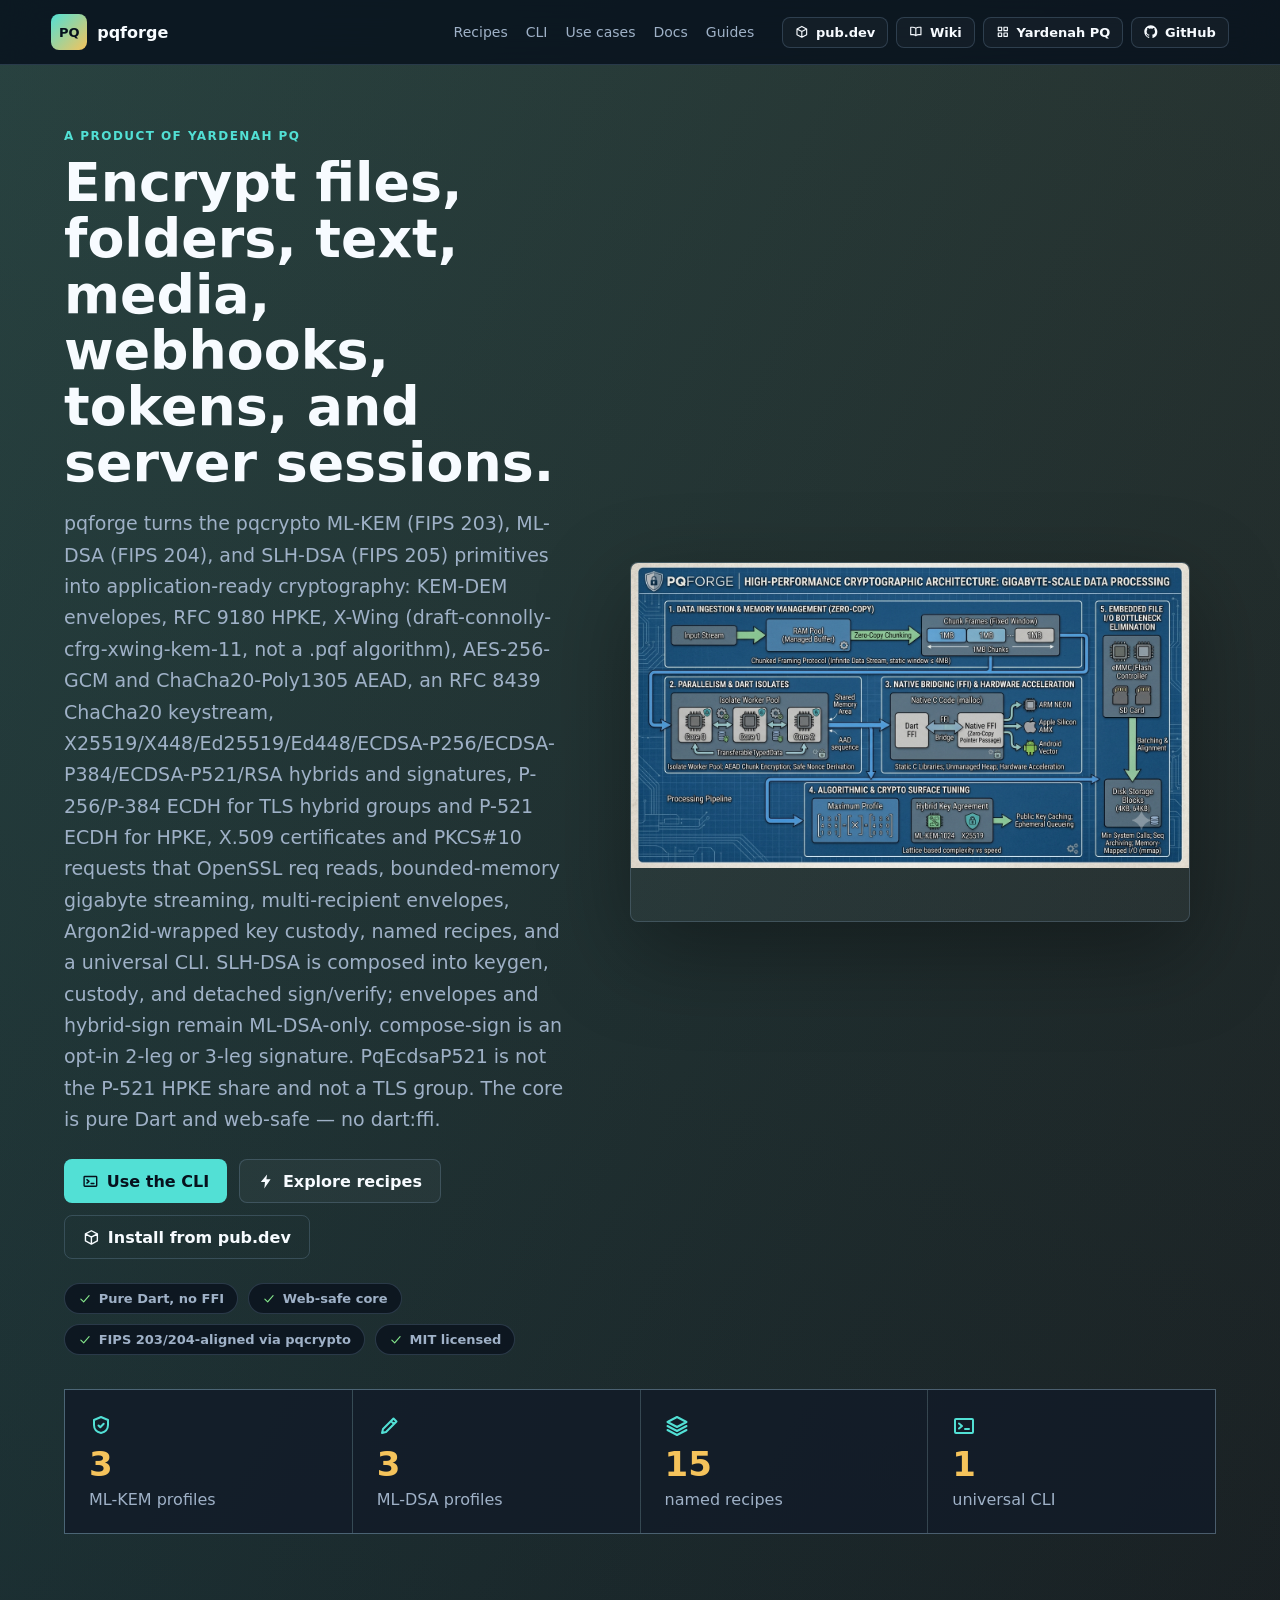
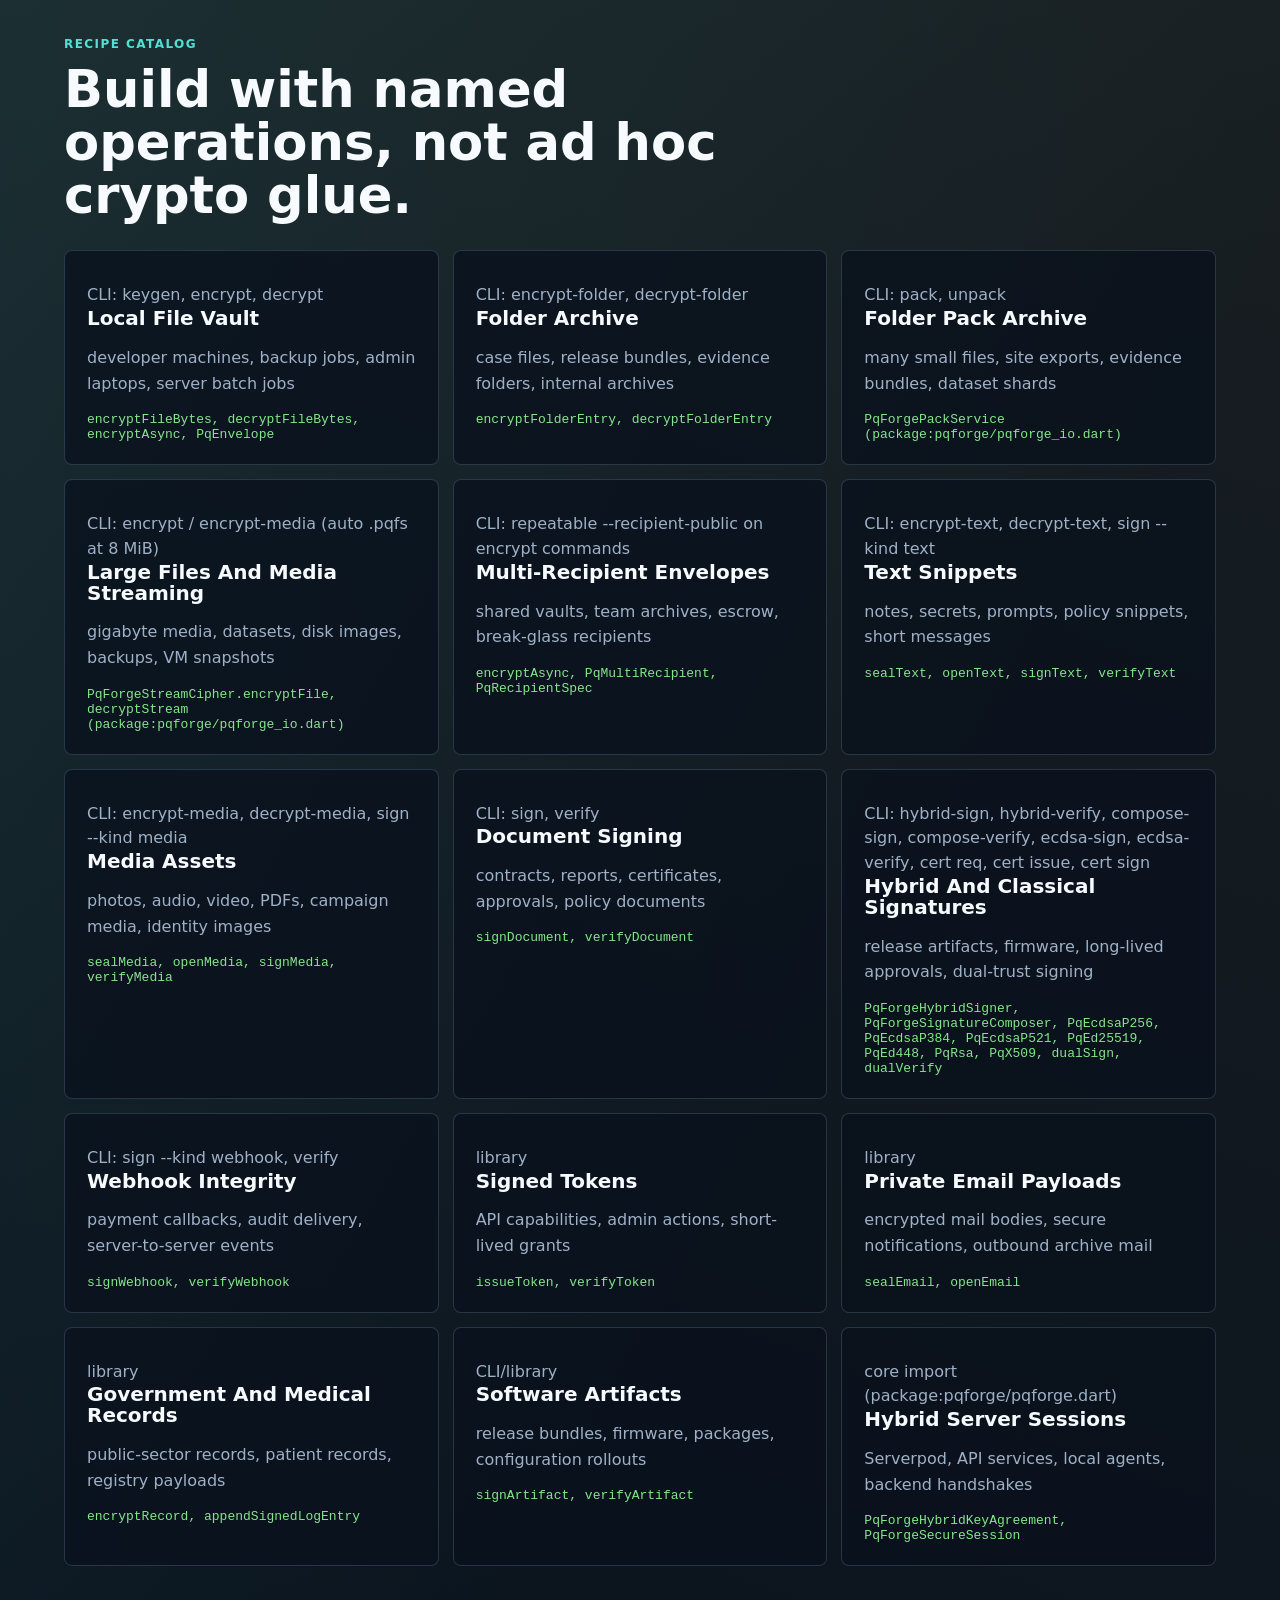
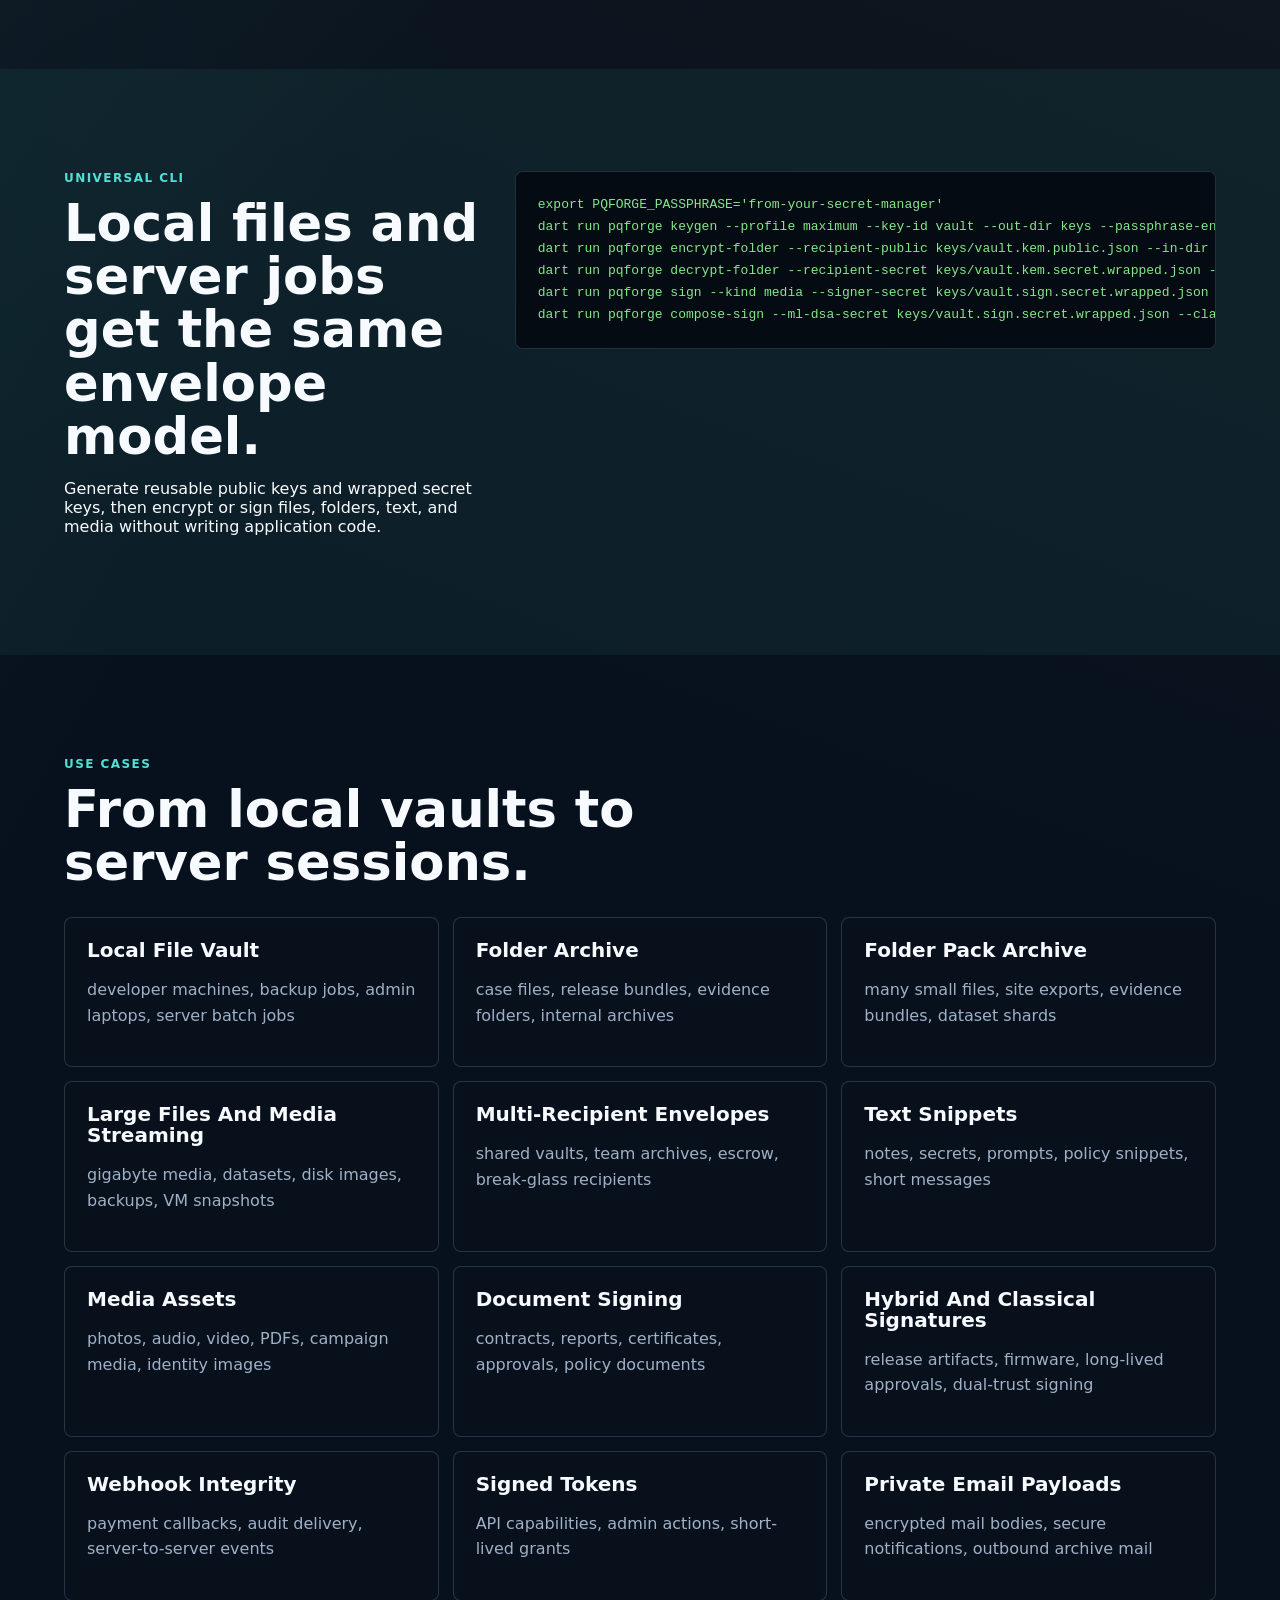
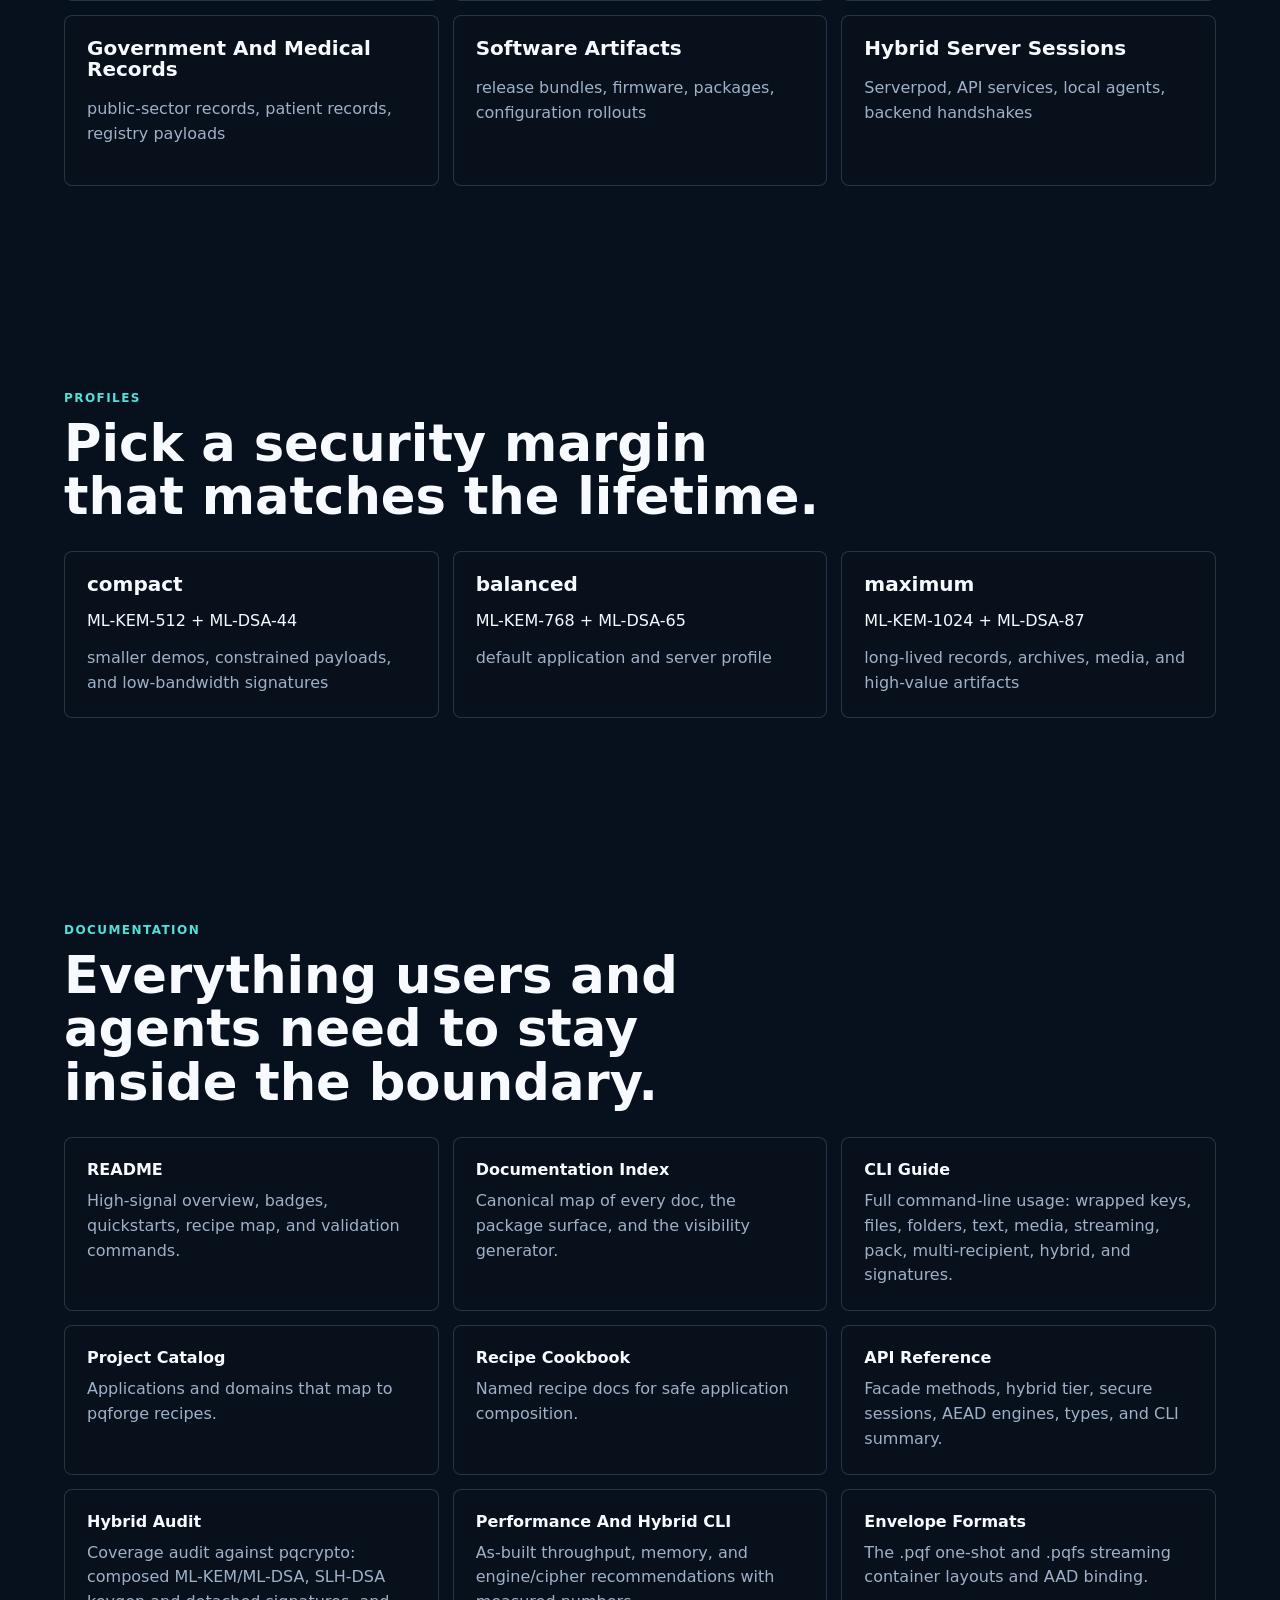
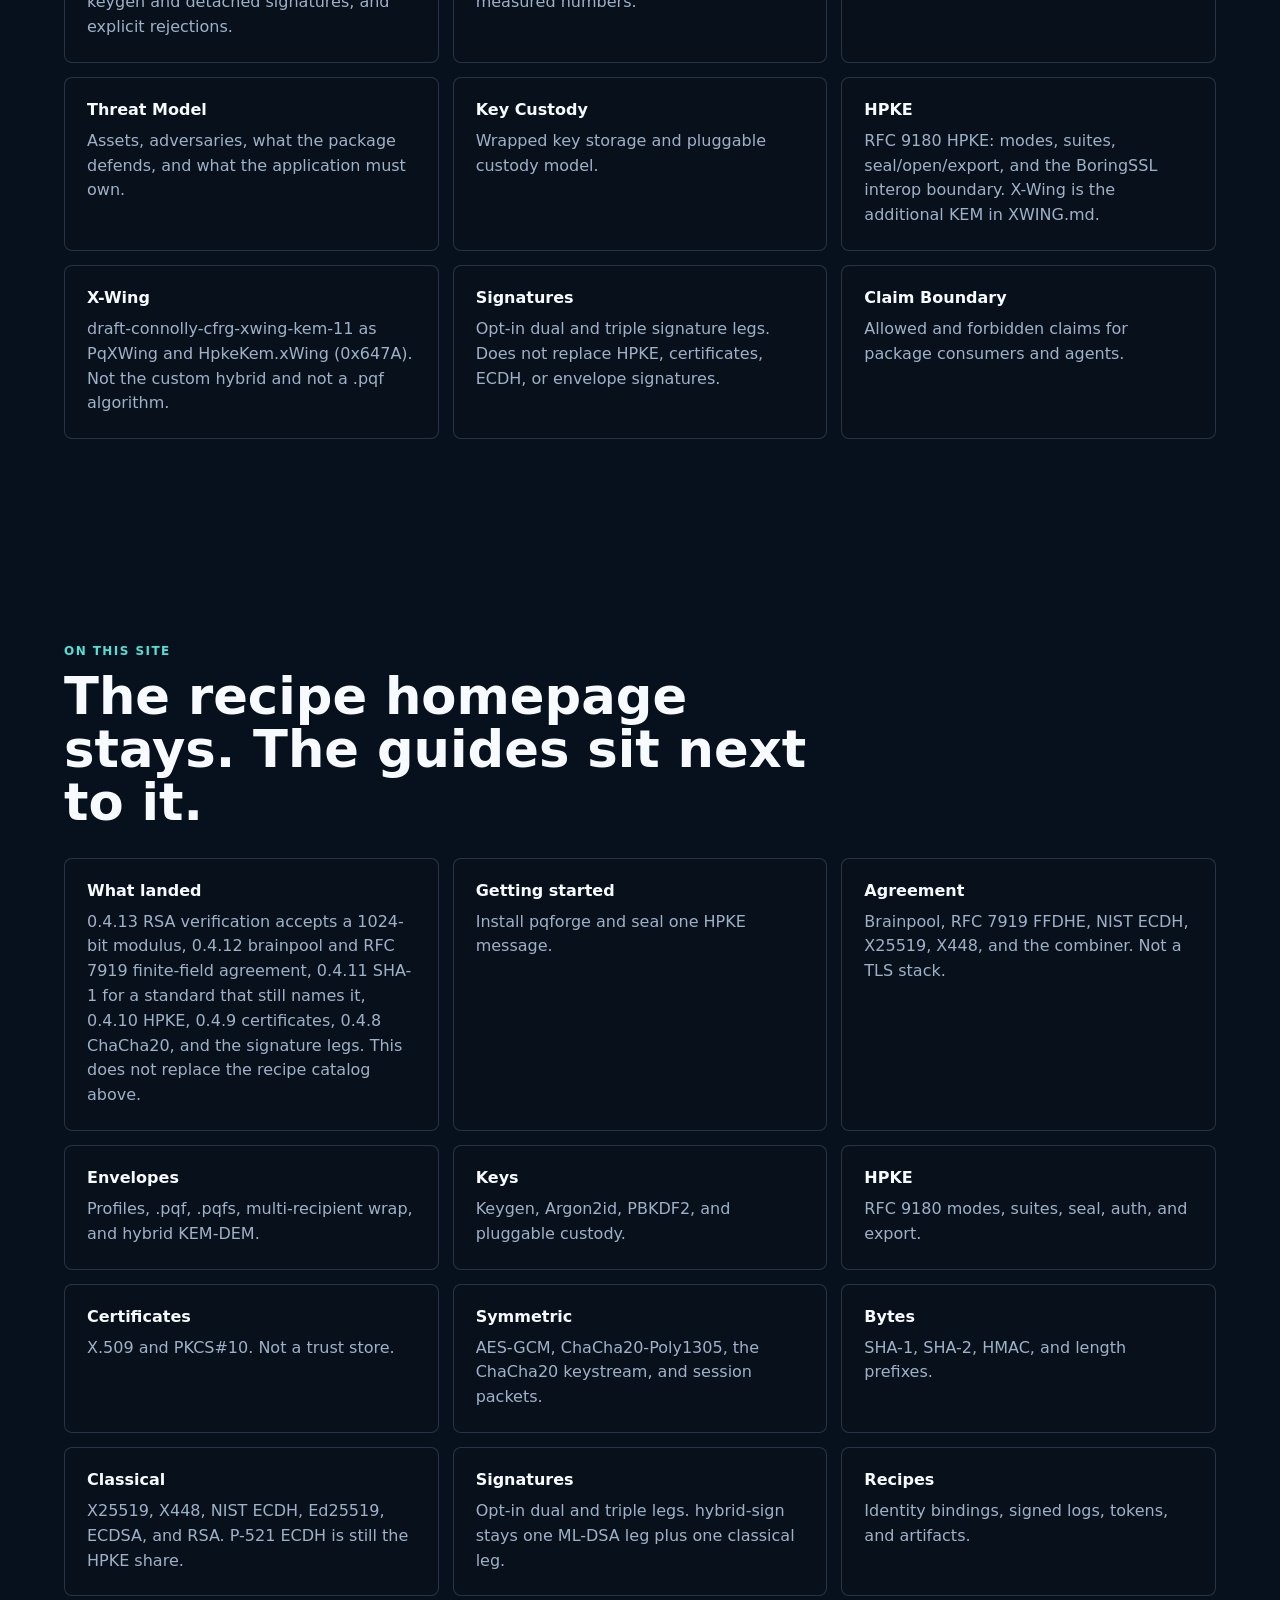
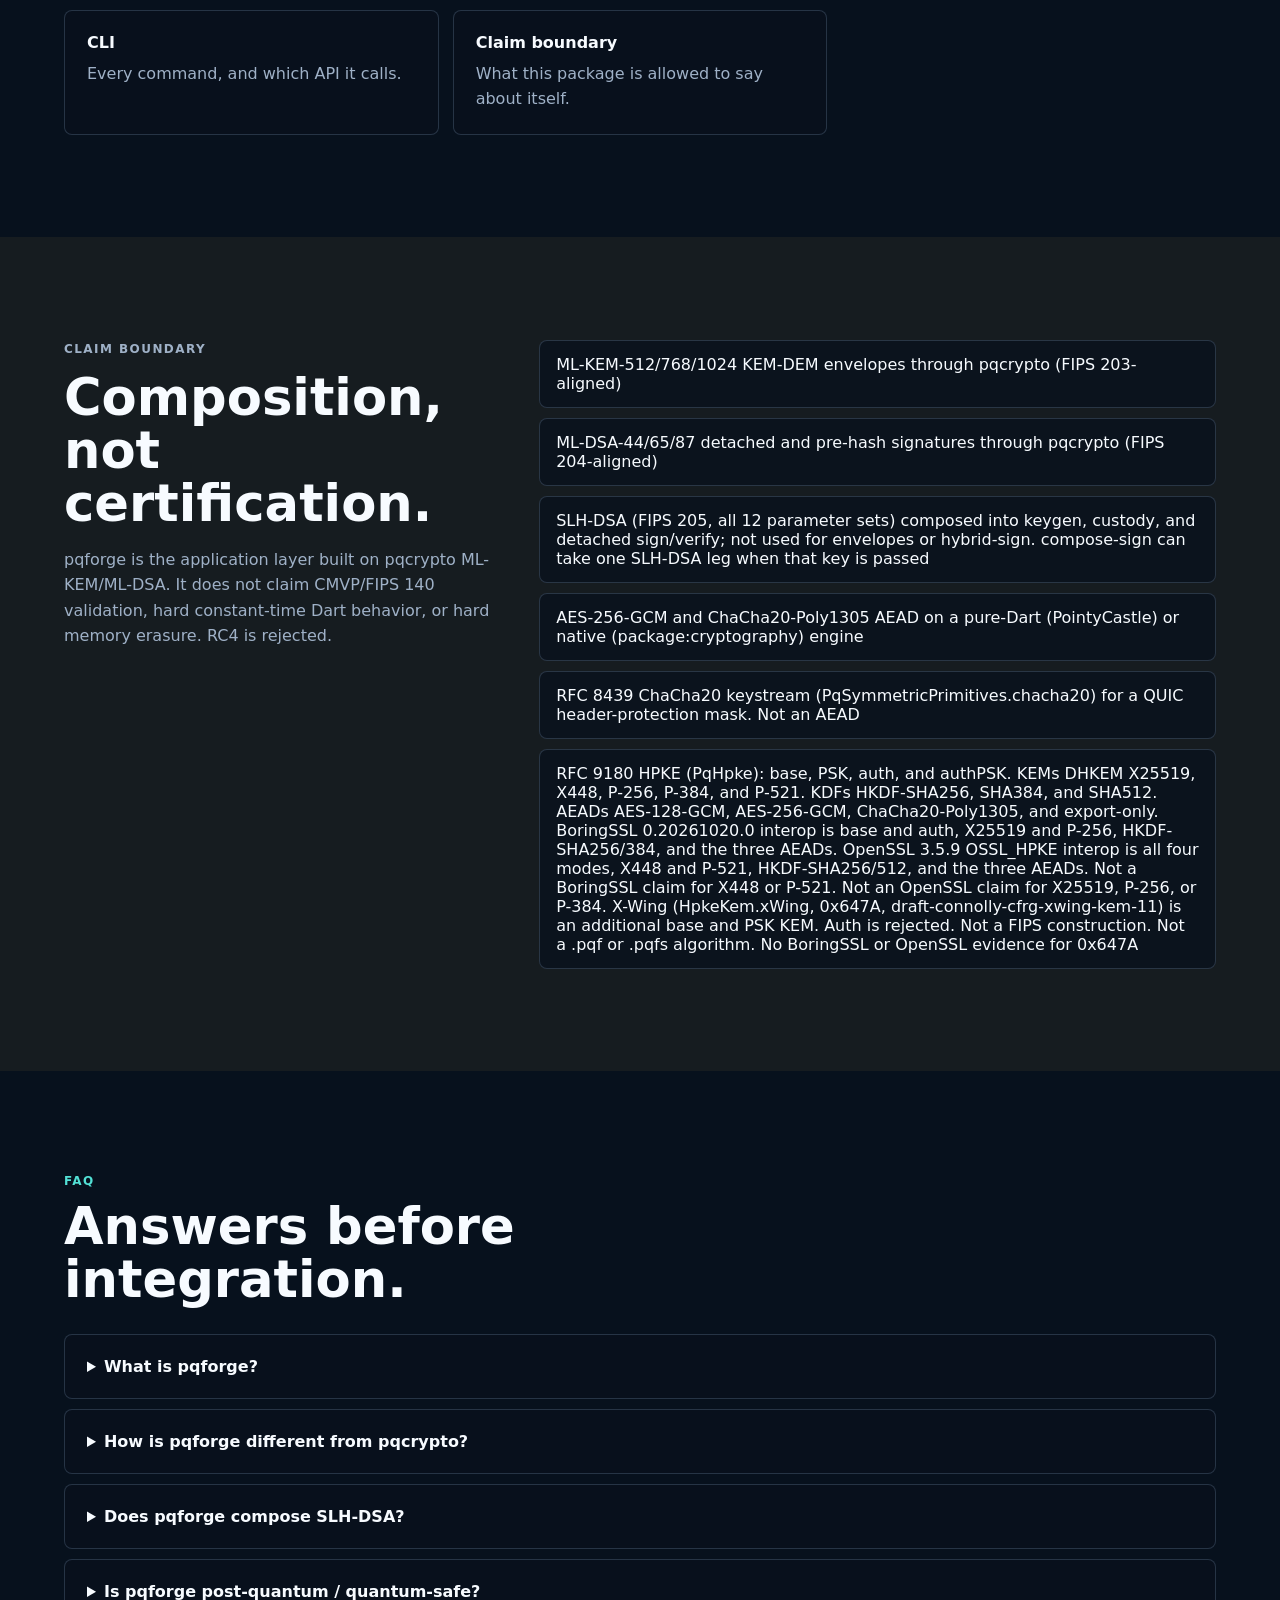
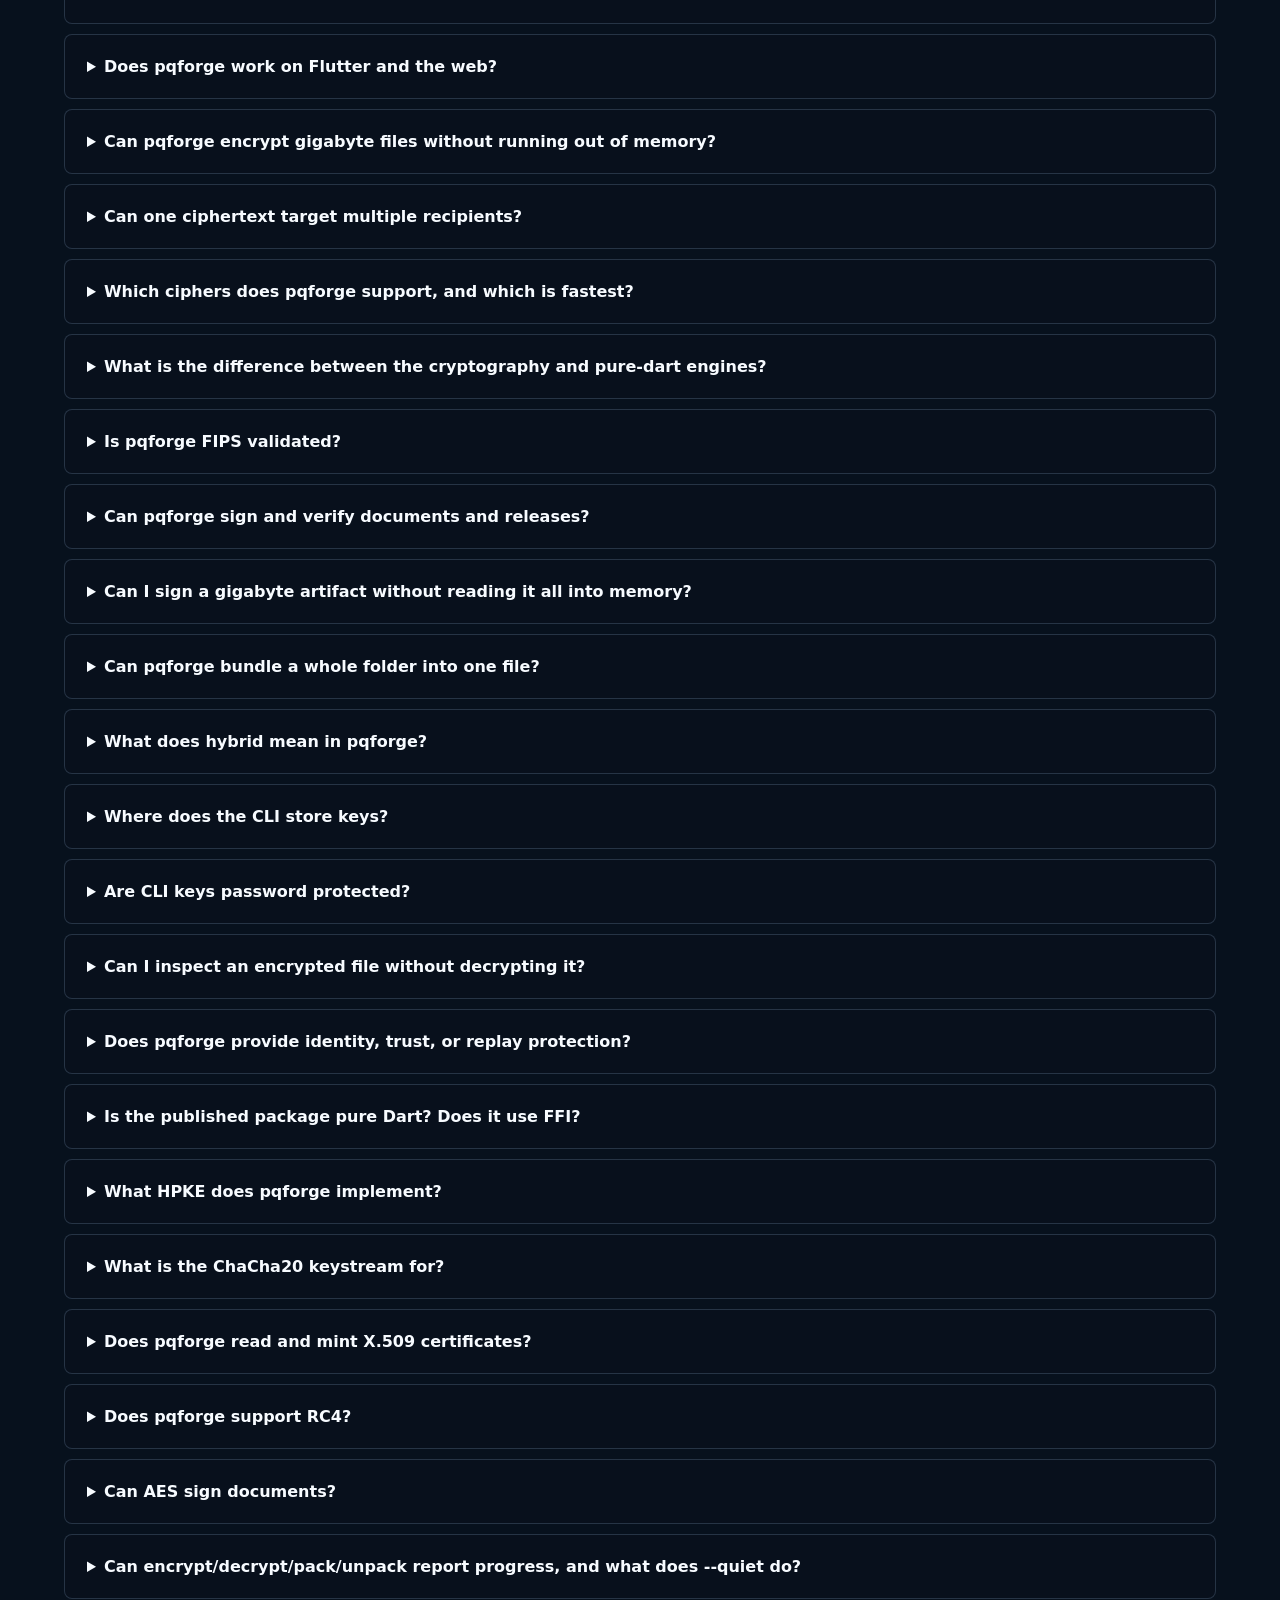
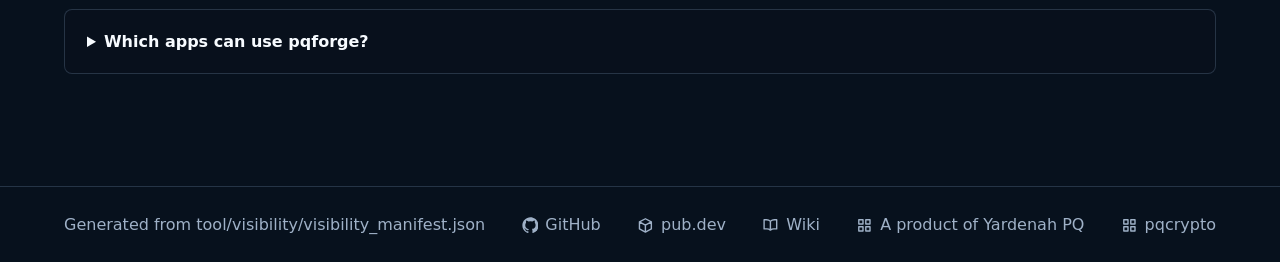
==== commit 1607409a: "feat: add X-Wing beside the custom hybrid PqXWing matches draft-connolly-cfrg-xwing-kem-11 Appendix " ====
--- a/site/index.html
+++ b/site/index.html
@@ -4,7 +4,7 @@
   <meta charset="utf-8">
   <meta name="viewport" content="width=device-width, initial-scale=1">
   <title>pqforge: Post-Quantum Application Recipes for Dart</title>
-  <meta name="description" content="pqforge turns the pqcrypto ML-KEM (FIPS 203), ML-DSA (FIPS 204), and SLH-DSA (FIPS 205) primitives into application-ready cryptography: KEM-DEM envelopes, RFC 9180 HPKE, AES-256-GCM and ChaCha20-Poly1305 AEAD, an RFC 8439 ChaCha20 keystream, X25519/X448/Ed25519/Ed448/ECDSA-P256/ECDSA-P384/ECDSA-P521/RSA hybrids and signatures, P-256/P-384 ECDH for TLS hybrid groups and P-521 ECDH for HPKE, X.509 certificates and PKCS#10 requests that OpenSSL req reads, bounded-memory gigabyte streaming, multi-recipient envelopes, Argon2id-wrapped key custody, named recipes, and a universal CLI. SLH-DSA is composed into keygen, custody, and detached sign/verify; envelopes and hybrid-sign remain ML-DSA-only. compose-sign is an opt-in 2-leg or 3-leg signature. PqEcdsaP521 is not the P-521 HPKE share and not a TLS group. The core is pure Dart and web-safe — no dart:ffi.">
+  <meta name="description" content="pqforge turns the pqcrypto ML-KEM (FIPS 203), ML-DSA (FIPS 204), and SLH-DSA (FIPS 205) primitives into application-ready cryptography: KEM-DEM envelopes, RFC 9180 HPKE, X-Wing (draft-connolly-cfrg-xwing-kem-11, not a .pqf algorithm), AES-256-GCM and ChaCha20-Poly1305 AEAD, an RFC 8439 ChaCha20 keystream, X25519/X448/Ed25519/Ed448/ECDSA-P256/ECDSA-P384/ECDSA-P521/RSA hybrids and signatures, P-256/P-384 ECDH for TLS hybrid groups and P-521 ECDH for HPKE, X.509 certificates and PKCS#10 requests that OpenSSL req reads, bounded-memory gigabyte streaming, multi-recipient envelopes, Argon2id-wrapped key custody, named recipes, and a universal CLI. SLH-DSA is composed into keygen, custody, and detached sign/verify; envelopes and hybrid-sign remain ML-DSA-only. compose-sign is an opt-in 2-leg or 3-leg signature. PqEcdsaP521 is not the P-521 HPKE share and not a TLS group. The core is pure Dart and web-safe — no dart:ffi.">
   <meta name="keywords" content="Dart post-quantum encryption, Flutter post-quantum encryption, ML-KEM file encryption, ML-DSA signatures, PQC CLI, post-quantum webhooks, post-quantum document signing, Serverpod PQC, hybrid key agreement, Argon2id key wrapping, RFC 9180 HPKE, ChaCha20 keystream QUIC, X.509 Dart, ECDSA P-384, post-quantum streaming encryption, multi-recipient encryption, FIPS 203 ML-KEM, FIPS 204 ML-DSA, FIPS 205 SLH-DSA, quantum-safe Dart, hybrid signatures Ed25519 ECDSA, pqcrypto composition layer, web-safe Dart encryption, harvest-now-decrypt-later defense">
   <meta name="author" content="Turkana Nation">
   <meta name="theme-color" content="#07111d">
@@ -14,16 +14,16 @@
   <meta property="og:type" content="website">
   <meta property="og:site_name" content="pqforge">
   <meta property="og:title" content="pqforge: Post-Quantum Application Recipes for Dart">
-  <meta property="og:description" content="pqforge turns the pqcrypto ML-KEM (FIPS 203), ML-DSA (FIPS 204), and SLH-DSA (FIPS 205) primitives into application-ready cryptography: KEM-DEM envelopes, RFC 9180 HPKE, AES-256-GCM and ChaCha20-Poly1305 AEAD, an RFC 8439 ChaCha20 keystream, X25519/X448/Ed25519/Ed448/ECDSA-P256/ECDSA-P384/ECDSA-P521/RSA hybrids and signatures, P-256/P-384 ECDH for TLS hybrid groups and P-521 ECDH for HPKE, X.509 certificates and PKCS#10 requests that OpenSSL req reads, bounded-memory gigabyte streaming, multi-recipient envelopes, Argon2id-wrapped key custody, named recipes, and a universal CLI. SLH-DSA is composed into keygen, custody, and detached sign/verify; envelopes and hybrid-sign remain ML-DSA-only. compose-sign is an opt-in 2-leg or 3-leg signature. PqEcdsaP521 is not the P-521 HPKE share and not a TLS group. The core is pure Dart and web-safe — no dart:ffi.">
+  <meta property="og:description" content="pqforge turns the pqcrypto ML-KEM (FIPS 203), ML-DSA (FIPS 204), and SLH-DSA (FIPS 205) primitives into application-ready cryptography: KEM-DEM envelopes, RFC 9180 HPKE, X-Wing (draft-connolly-cfrg-xwing-kem-11, not a .pqf algorithm), AES-256-GCM and ChaCha20-Poly1305 AEAD, an RFC 8439 ChaCha20 keystream, X25519/X448/Ed25519/Ed448/ECDSA-P256/ECDSA-P384/ECDSA-P521/RSA hybrids and signatures, P-256/P-384 ECDH for TLS hybrid groups and P-521 ECDH for HPKE, X.509 certificates and PKCS#10 requests that OpenSSL req reads, bounded-memory gigabyte streaming, multi-recipient envelopes, Argon2id-wrapped key custody, named recipes, and a universal CLI. SLH-DSA is composed into keygen, custody, and detached sign/verify; envelopes and hybrid-sign remain ML-DSA-only. compose-sign is an opt-in 2-leg or 3-leg signature. PqEcdsaP521 is not the P-521 HPKE share and not a TLS group. The core is pure Dart and web-safe — no dart:ffi.">
   <meta property="og:url" content="https://turkananation.github.io/pqforge/">
   <meta property="og:image" content="https://turkananation.github.io/pqforge/assets/pqforge-protocol.png">
   <meta property="og:image:alt" content="pqforge recipe pipeline from payloads to post-quantum envelopes">
   <meta name="twitter:card" content="summary_large_image">
   <meta name="twitter:title" content="pqforge: Post-Quantum Application Recipes for Dart">
-  <meta name="twitter:description" content="pqforge turns the pqcrypto ML-KEM (FIPS 203), ML-DSA (FIPS 204), and SLH-DSA (FIPS 205) primitives into application-ready cryptography: KEM-DEM envelopes, RFC 9180 HPKE, AES-256-GCM and ChaCha20-Poly1305 AEAD, an RFC 8439 ChaCha20 keystream, X25519/X448/Ed25519/Ed448/ECDSA-P256/ECDSA-P384/ECDSA-P521/RSA hybrids and signatures, P-256/P-384 ECDH for TLS hybrid groups and P-521 ECDH for HPKE, X.509 certificates and PKCS#10 requests that OpenSSL req reads, bounded-memory gigabyte streaming, multi-recipient envelopes, Argon2id-wrapped key custody, named recipes, and a universal CLI. SLH-DSA is composed into keygen, custody, and detached sign/verify; envelopes and hybrid-sign remain ML-DSA-only. compose-sign is an opt-in 2-leg or 3-leg signature. PqEcdsaP521 is not the P-521 HPKE share and not a TLS group. The core is pure Dart and web-safe — no dart:ffi.">
+  <meta name="twitter:description" content="pqforge turns the pqcrypto ML-KEM (FIPS 203), ML-DSA (FIPS 204), and SLH-DSA (FIPS 205) primitives into application-ready cryptography: KEM-DEM envelopes, RFC 9180 HPKE, X-Wing (draft-connolly-cfrg-xwing-kem-11, not a .pqf algorithm), AES-256-GCM and ChaCha20-Poly1305 AEAD, an RFC 8439 ChaCha20 keystream, X25519/X448/Ed25519/Ed448/ECDSA-P256/ECDSA-P384/ECDSA-P521/RSA hybrids and signatures, P-256/P-384 ECDH for TLS hybrid groups and P-521 ECDH for HPKE, X.509 certificates and PKCS#10 requests that OpenSSL req reads, bounded-memory gigabyte streaming, multi-recipient envelopes, Argon2id-wrapped key custody, named recipes, and a universal CLI. SLH-DSA is composed into keygen, custody, and detached sign/verify; envelopes and hybrid-sign remain ML-DSA-only. compose-sign is an opt-in 2-leg or 3-leg signature. PqEcdsaP521 is not the P-521 HPKE share and not a TLS group. The core is pure Dart and web-safe — no dart:ffi.">
   <meta name="twitter:image" content="https://turkananation.github.io/pqforge/assets/pqforge-protocol.png">
-  <script type="application/ld+json">{"@context":"https://schema.org","@type":"SoftwareSourceCode","name":"pqforge","alternateName":"pqforge: Post-Quantum Application Recipes for Dart","description":"pqforge turns the pqcrypto ML-KEM (FIPS 203), ML-DSA (FIPS 204), and SLH-DSA (FIPS 205) primitives into application-ready cryptography: KEM-DEM envelopes, RFC 9180 HPKE, AES-256-GCM and ChaCha20-Poly1305 AEAD, an RFC 8439 ChaCha20 keystream, X25519/X448/Ed25519/Ed448/ECDSA-P256/ECDSA-P384/ECDSA-P521/RSA hybrids and signatures, P-256/P-384 ECDH for TLS hybrid groups and P-521 ECDH for HPKE, X.509 certificates and PKCS#10 requests that OpenSSL req reads, bounded-memory gigabyte streaming, multi-recipient envelopes, Argon2id-wrapped key custody, named recipes, and a universal CLI. SLH-DSA is composed into keygen, custody, and detached sign/verify; envelopes and hybrid-sign remain ML-DSA-only. compose-sign is an opt-in 2-leg or 3-leg signature. PqEcdsaP521 is not the P-521 HPKE share and not a TLS group. The core is pure Dart and web-safe — no dart:ffi.","url":"https://turkananation.github.io/pqforge/","codeRepository":"https://github.com/turkananation/pqforge","programmingLanguage":"Dart","runtimePlatform":["Dart VM","Flutter","Serverpod","CLI"],"license":"MIT","softwareVersion":"0.4.13","applicationCategory":"Cryptography composition library","keywords":["Dart post-quantum encryption","Flutter post-quantum encryption","ML-KEM file encryption","ML-DSA signatures","PQC CLI","post-quantum webhooks","post-quantum document signing","Serverpod PQC","hybrid key agreement","Argon2id key wrapping","RFC 9180 HPKE","ChaCha20 keystream QUIC","X.509 Dart","ECDSA P-384","post-quantum streaming encryption","multi-recipient encryption","FIPS 203 ML-KEM","FIPS 204 ML-DSA","FIPS 205 SLH-DSA","quantum-safe Dart","hybrid signatures Ed25519 ECDSA","pqcrypto composition layer","web-safe Dart encryption","harvest-now-decrypt-later defense"],"maintainer":{"@type":"Person","name":"Turkana Nation"},"publisher":{"@type":"Organization","name":"Yardenah PQ","url":"https://yardenah.com"},"sameAs":["https://yardenah.com","https://github.com/turkananation/pqforge","https://pub.dev/packages/pqforge","https://pub.dev/documentation/pqforge/latest/","https://github.com/turkananation/pqforge/wiki"],"isBasedOn":{"@type":"SoftwareSourceCode","name":"pqcrypto","description":"pqcrypto is the primitives package: pure-Dart NIST FIPS 203 ML-KEM, FIPS 204 ML-DSA, and FIPS 205 SLH-DSA (all 12 parameter sets), plus SHA-2 and SHA-3/SHAKE, with zero runtime dependencies. It exposes raw key generation, encapsulation/decapsulation, and sign/verify over byte arrays.","url":"https://pub.dev/packages/pqcrypto","codeRepository":"https://github.com/turkananation/pqcrypto"},"capabilities":["ML-KEM-512/768/1024 KEM-DEM envelopes through pqcrypto (FIPS 203-aligned)","ML-DSA-44/65/87 detached and pre-hash signatures through pqcrypto (FIPS 204-aligned)","SLH-DSA (FIPS 205, all 12 parameter sets) composed into keygen, custody, and detached sign/verify; not used for envelopes or hybrid-sign. compose-sign can take one SLH-DSA leg when that key is passed","AES-256-GCM and ChaCha20-Poly1305 AEAD on a pure-Dart (PointyCastle) or native (package:cryptography) engine","RFC 8439 ChaCha20 keystream (PqSymmetricPrimitives.chacha20) for a QUIC header-protection mask. Not an AEAD","RFC 9180 HPKE (PqHpke): base, PSK, auth, and authPSK. KEMs DHKEM X25519, X448, P-256, P-384, and P-521. KDFs HKDF-SHA256, SHA384, and SHA512. AEADs AES-128-GCM, AES-256-GCM, ChaCha20-Poly1305, and export-only. BoringSSL 0.20261020.0 interop is base and auth, X25519 and P-256, HKDF-SHA256/384, and the three AEADs. OpenSSL 3.5.9 OSSL_HPKE interop is all four modes, X448 and P-521, HKDF-SHA256/512, and the three AEADs. Not a BoringSSL claim for X448 or P-521. Not an OpenSSL claim for X25519, P-256, or P-384","X.509 certificates and PKCS#10 requests (PqX509) that openssl req reads: parse, mint, one signature check, and a path check against caller anchors. cert req, cert issue, cert sign, cert inspect, and cert verify. Not a trust store, not AIA, OCSP fetching, or CT","ECDSA P-384 (PqEcdsaP384, low-S), ECDSA P-521 (PqEcdsaP521, low-S; not the HPKE share and not a TLS group), RSA PKCS#1 v1.5 and RSASSA-PSS (PqRsa, SHA-256/384/512), and synchronous RFC 8032 Ed25519 (PqEd25519) and Ed448 (PqEd448, empty context; not an X.509 algorithm)","Bounded-memory .pqfs streaming for gigabyte-scale files: signed header plus independently authenticated frames, auto-engaged at 8 MiB","Multi-recipient envelopes: one sealed payload, the DEM key wrapped per recipient, with no wire-format change","X25519 plus ML-KEM hybrid KEM-DEM so confidentiality holds while either Module-LWE or Curve25519 stands","NIST P-256 and P-384 ECDH (uncompressed SEC1, x-coordinate secret) for TLS hybrid groups. P-521 ECDH is the HPKE share, not a TLS group and not a signature","RFC 5869 HKDF-Extract/Expand (SHA-256 and SHA-384), SHA-384/SHA-512 digest facades, and dart2js-safe sync ChaCha20-Poly1305 with a caller-supplied nonce (`supportsChaCha20Poly1305`)","RFC 3174 SHA-1 (PqBytes.sha1 and sha1OfStream, 20 bytes). Collision resistance is broken. It exists for a standard that still names SHA-1, such as DNSSEC NSEC3 (RFC 5155) and DS digest type 1 (RFC 4034). Not a signature. Not a hash for a new protocol. SHA-256, SHA-384, and SHA-512 remain the digests for new work","ML-DSA plus Ed25519 or ECDSA-P256 hybrid signatures, and standalone ECDSA-P256 (RFC 6979, low-S). hybrid-sign also accepts opt-in ECDSA-P384 and ECDSA-P521. compose-sign opts in 2 or 3 legs among ML-DSA, SLH-DSA, Ed25519, and those ECDSA curves. ECDSA-P384 and ECDSA-P521 are keygen opt-ins, not the default classical set. PqEcdsaP521 is not the P-521 HPKE share and not a TLS group","Digest-mode signing over a streamed SHA-256 for gigabyte artifacts in O(1) memory","pack/unpack a whole folder into one encrypted streaming archive (one KEM encapsulation and one signature for the tree)","Argon2id plus AES-256-GCM wrapped key custody with pluggable stores; PBKDF2 wrapping under FIPS mode","Named recipes for files, folders, text, media, email, documents, webhooks, tokens, records, logs, artifacts, and identity bindings","Universal CLI plus AOT-compiled release binaries for local, server, and release-pipeline workflows; encrypt/decrypt/text/media/folder/pack/unpack/sign/verify/hybrid-sign/compose-sign/ecdsa-sign report live progress (folder jobs forward byte progress from isolates; keygen reports wrapping progress), --quiet mutes per-file lines (and keygen listings), and non-regular files are skipped","FIPS deployment layer (PqFipsMode), swappable lattice backend (PqLatticeProvider), and a swappable DRBG (PqRandom.generator)","Pure-Dart, web-safe core (no dart:ffi); dart:io file streaming behind package:pqforge/pqforge_io.dart"],"doesNotProvide":["CMVP/FIPS 140 module validation","A hard constant-time guarantee for Dart runtimes","A hard memory-erasure guarantee","Public-key trust, identity vetting, or legal e-signature policy","Replay stores, authorization policy, TLS, or secure infrastructure operations","RC4 or unauthenticated encryption","BoringSSL HPKE for X448, P-521, PSK, or HKDF-SHA512","An OpenSSL HPKE claim for X25519, P-256, or P-384","A WebPKI trust store, AIA, OCSP fetching, or certificate transparency","ECDSA-P521 as a TLS group or as the HPKE P-521 KEM. PqEcdsaP521 only signs","SHA-1 as a signature or as the hash for a new protocol. PqBytes.sha1 is only the RFC 3174 digest"],"evidenceBoundary":{"allowed_claims":["FIPS 203-aligned ML-KEM through pqcrypto.","FIPS 204-aligned ML-DSA through pqcrypto.","FIPS 205-aligned SLH-DSA through pqcrypto. pqforge composes it into keygen, custody, and detached sign/verify. Envelopes and hybrid-sign remain ML-DSA-only. compose-sign can take one SLH-DSA leg when that key is passed.","Application-layer composition helpers for KEM-DEM, AEAD sessions, hybrid key agreement, streaming, multi-recipient envelopes, wrapped key custody, signatures, recipes, X.509, RFC 9180 HPKE, and CLI workflows.","Best-effort zeroization in Dart."],"forbidden_claims":["FIPS validated","FIPS 140 validated","CMVP validated","certified","hard constant-time Dart guarantee","hard memory-erasure guarantee","ML-KEM alone is secure transport","AES signs documents","RC4 is supported"],"summary":"The package provides application composition around pqcrypto evidence. It is not a validated cryptographic module."},"recipes":[{"name":"Local File Vault","surface":"CLI: keygen, encrypt, decrypt","apps":"developer machines, backup jobs, admin laptops, server batch jobs","apis":"encryptFileBytes, decryptFileBytes, encryptAsync, PqEnvelope","caveat":"Use wrapped secret keys and external storage policy."},{"name":"Folder Archive","surface":"CLI: encrypt-folder, decrypt-folder","apps":"case files, release bundles, evidence folders, internal archives","apis":"encryptFolderEntry, decryptFolderEntry","caveat":"Each file is an independent envelope; folder commands run files concurrently via --concurrency."},{"name":"Folder Pack Archive","surface":"CLI: pack, unpack","apps":"many small files, site exports, evidence bundles, dataset shards","apis":"PqForgePackService (package:pqforge/pqforge_io.dart)","caveat":"One KEM encapsulation and one signature for the whole tree; restores path-traversal-safe and streams end to end."},{"name":"Large Files And Media Streaming","surface":"CLI: encrypt / encrypt-media (auto .pqfs at 8 MiB)","apps":"gigabyte media, datasets, disk images, backups, VM snapshots","apis":"PqForgeStreamCipher.encryptFile, decryptStream (package:pqforge/pqforge_io.dart)","caveat":"Streaming I/O lives behind the dart:io entrypoint; the working set is roughly two frames regardless of file size."},{"name":"Multi-Recipient Envelopes","surface":"CLI: repeatable --recipient-public on encrypt commands","apps":"shared vaults, team archives, escrow, break-glass recipients","apis":"encryptAsync, PqMultiRecipient, PqRecipientSpec","caveat":"The payload is sealed once and key-wrapped per recipient; the app still authenticates each recipient public key."},{"name":"Text Snippets","surface":"CLI: encrypt-text, decrypt-text, sign --kind text","apps":"notes, secrets, prompts, policy snippets, short messages","apis":"sealText, openText, signText, verifyText","caveat":"UTF-8 text only; binary data should use file or media recipes."},{"name":"Media Assets","surface":"CLI: encrypt-media, decrypt-media, sign --kind media","apps":"photos, audio, video, PDFs, campaign media, identity images","apis":"sealMedia, openMedia, signMedia, verifyMedia","caveat":"Bind MIME type and media id; classify content before storing."},{"name":"Document Signing","surface":"CLI: sign, verify","apps":"contracts, reports, certificates, approvals, policy documents","apis":"signDocument, verifyDocument","caveat":"Detached sign may be ML-DSA or SLH-DSA. Application owns legal policy and signer identity vetting."},{"name":"Hybrid And Classical Signatures","surface":"CLI: hybrid-sign, hybrid-verify, compose-sign, compose-verify, ecdsa-sign, ecdsa-verify, cert req, cert issue, cert sign","apps":"release artifacts, firmware, long-lived approvals, dual-trust signing","apis":"PqForgeHybridSigner, PqForgeSignatureComposer, PqEcdsaP256, PqEcdsaP384, PqEcdsaP521, PqEd25519, PqEd448, PqRsa, PqX509, dualSign, dualVerify","caveat":"hybrid-sign policy is require-both or accept-either. compose-sign policy is require-all (default) or accept-any. --digest signs the streamed SHA-256 for gigabyte inputs. ECDSA-P384 and ECDSA-P521 are keygen opt-ins. PqEcdsaP521 is not the HPKE share."},{"name":"Webhook Integrity","surface":"CLI: sign --kind webhook, verify","apps":"payment callbacks, audit delivery, server-to-server events","apis":"signWebhook, verifyWebhook","caveat":"Signer may be ML-DSA or SLH-DSA. Application owns replay windows and key publication."},{"name":"Signed Tokens","surface":"library","apps":"API capabilities, admin actions, short-lived grants","apis":"issueToken, verifyToken","caveat":"Signer may be ML-DSA or SLH-DSA. Application owns revocation and authorization policy."},{"name":"Private Email Payloads","surface":"library","apps":"encrypted mail bodies, secure notifications, outbound archive mail","apis":"sealEmail, openEmail","caveat":"Transport headers and metadata may remain visible unless the app hides them."},{"name":"Government And Medical Records","surface":"library","apps":"public-sector records, patient records, registry payloads","apis":"encryptRecord, appendSignedLogEntry","caveat":"Record encryption is ML-KEM. The signed log may be ML-DSA or SLH-DSA. Application owns access control, retention, and audit policy."},{"name":"Software Artifacts","surface":"CLI/library","apps":"release bundles, firmware, packages, configuration rollouts","apis":"signArtifact, verifyArtifact","caveat":"Sign version and target metadata to block rollback replay. The detached signature may be ML-DSA or SLH-DSA. compose-sign is the separate 2-leg or 3-leg container."},{"name":"Hybrid Server Sessions","surface":"core import (package:pqforge/pqforge.dart)","apps":"Serverpod, API services, local agents, backend handshakes","apis":"PqForgeHybridKeyAgreement, PqForgeSecureSession","caveat":"Authenticate public key bundles and design replay/session storage."}],"generatedBy":"Generated by dart run tool/visibility/generate_visibility.dart. Edit tool/visibility/visibility_manifest.json instead.","dateModified":"2026-11-08"}</script>
-  <script type="application/ld+json">{"@context":"https://schema.org","@type":"FAQPage","mainEntity":[{"@type":"Question","name":"What is pqforge?","acceptedAnswer":{"@type":"Answer","text":"pqforge is a pure-Dart post-quantum application toolkit. It turns the ML-KEM, ML-DSA, and SLH-DSA primitives from pqcrypto into encrypted files, folders, text, media, email payloads, records, signed documents, signed webhooks, signed tokens, release artifacts, tamper-evident logs, identity bindings, hybrid sessions, wrapped key custody, and a universal CLI. SLH-DSA (FIPS 205) is composed into keygen, custody, and detached sign/verify; envelopes and hybrid-sign remain ML-DSA-only. compose-sign can take one SLH-DSA leg when that key is passed."}},{"@type":"Question","name":"How is pqforge different from pqcrypto?","acceptedAnswer":{"@type":"Answer","text":"pqcrypto is the primitives layer: FIPS 203 ML-KEM, FIPS 204 ML-DSA, FIPS 205 SLH-DSA (all 12 parameter sets), SHA-2, and SHA-3/SHAKE with zero runtime dependencies. pqforge is the application layer built on top of it: KEM-DEM envelopes, AES-256-GCM and ChaCha20-Poly1305 AEAD, RFC 9180 HPKE (X25519, X448, P-256, P-384, P-521), X25519/Ed25519/ECDSA-P256 hybrids plus opt-in ECDSA-P384 and ECDSA-P521, P-256/P-384 ECDH for TLS hybrid groups and P-521 ECDH for HPKE, key custody, streaming, multi-recipient envelopes, named recipes, compose-sign, and a CLI. SLH-DSA is composed into keygen and detached sign/verify, and is not used for envelopes or hybrid-sign. PqEcdsaP521 is not the P-521 HPKE share and not a TLS group. Use pqcrypto for raw algorithms; use pqforge to ship a feature."}},{"@type":"Question","name":"Does pqforge compose SLH-DSA?","acceptedAnswer":{"@type":"Answer","text":"Yes, for key generation, custody, and detached signatures. pqcrypto 0.4.4 ships all 12 FIPS 205 SLH-DSA parameter sets. pqforge exposes them as PqSlhDsaAlgorithm / PqSlhDsaPrimitives, emits a profile-matched SHAKE-f key from keygen (compact 128f, balanced 192f, maximum 256f), and accepts those keys on sign/verify (document, text, media, artifact, webhook) and on issueToken, appendSignedLogEntry, and createIdentityBinding via slhDsa:. Envelope headers, streaming signatures, and hybrid-sign remain ML-DSA-only because SLH-DSA signatures are 8-50 KiB and the s sets are slow. compose-sign can take one SLH-DSA leg when you pass that key. That does not put SLH-DSA on an envelope or on hybrid-sign."}},{"@type":"Question","name":"Is pqforge post-quantum / quantum-safe?","acceptedAnswer":{"@type":"Answer","text":"Yes. It uses NIST FIPS 203 ML-KEM for key establishment and FIPS 204 ML-DSA for signatures through pqcrypto, so confidentiality and signatures resist quantum attacks. Hybrid modes add X25519, Ed25519, or ECDSA-P256 so security also holds if a classical break ever lands on the post-quantum scheme."}},{"@type":"Question","name":"Does pqforge work on Flutter and the web?","acceptedAnswer":{"@type":"Answer","text":"Yes. The core import, package:pqforge/pqforge.dart, is pure Dart and web-safe with no dart:ffi, so the same code runs on the Dart VM, Flutter, and the web. Gigabyte-scale dart:io file streaming lives behind package:pqforge/pqforge_io.dart. On Flutter, FlutterCryptography.enable() adds hardware-backed AEAD."}},{"@type":"Question","name":"Can pqforge encrypt gigabyte files without running out of memory?","acceptedAnswer":{"@type":"Answer","text":"Yes. Inputs at or above 8 MiB automatically use the .pqfs streaming container: a signed master header followed by independently authenticated frames, with a working set of roughly two frames regardless of total size. Per-frame sequence and final-flag binding prevent truncation, reordering, duplication, and splicing."}},{"@type":"Question","name":"Can one ciphertext target multiple recipients?","acceptedAnswer":{"@type":"Answer","text":"Yes. Repeat --recipient-public on the encrypt commands (or use PqMultiRecipient in the library). The payload is sealed exactly once and the DEM key is wrapped to each additional recipient as a metadata entry, costing about 1.6 KB and 2 ms per extra recipient instead of a full re-encryption. Entries can individually be hybrid, and it works for both one-shot envelopes and .pqfs streams."}},{"@type":"Question","name":"Which ciphers does pqforge support, and which is fastest?","acceptedAnswer":{"@type":"Answer","text":"AES-256-GCM (default) and ChaCha20-Poly1305, on a pure-Dart PointyCastle engine or the native package:cryptography engine. Where hardware AES is not dispatched, ChaCha20-Poly1305 measures about 30.4 MiB/s versus 11.5 MiB/s for AES-256-GCM (about 2.6x); with hardware AEAD both exceed 1 GB/s. RC4 is rejected."}},{"@type":"Question","name":"What is the difference between the cryptography and pure-dart engines?","acceptedAnswer":{"@type":"Answer","text":"--engine cryptography (the default) uses package:cryptography and is roughly 10x faster than the PointyCastle reference even in pure Dart, and hardware-backed on Flutter. --engine pure-dart uses PointyCastle only. The wire formats are engine-independent, so an envelope sealed by one engine opens on the other."}},{"@type":"Question","name":"Is pqforge FIPS validated?","acceptedAnswer":{"@type":"Answer","text":"No. pqforge composes FIPS 203/204/205-aligned primitives from pqcrypto, but is not a CMVP or FIPS 140 validated cryptographic module. A PqFipsMode deployment layer restricts suites to AES-256-GCM and PBKDF2-HMAC-SHA256 key wrapping (SP 800-132) and allows a swappable DRBG for validated-module deployments."}},{"@type":"Question","name":"Can pqforge sign and verify documents and releases?","acceptedAnswer":{"@type":"Answer","text":"Yes. It provides ML-DSA detached signatures, recipe-bound signatures for documents, text, media, artifacts, tokens, and webhooks, SLH-DSA (FIPS 205) detached signatures via keygen and sign/verify, hybrid ML-DSA + Ed25519/ECDSA-P256 signatures, and standalone ECDSA-P256 (RFC 6979 deterministic nonces, canonical low-S). AES never signs."}},{"@type":"Question","name":"Can I sign a gigabyte artifact without reading it all into memory?","acceptedAnswer":{"@type":"Answer","text":"Yes. hybrid-sign --digest and ecdsa-sign --digest sign the streamed SHA-256 of the input under a domain-separation label, recorded in the signature JSON so the verify commands re-hash automatically. Envelope signatures are likewise computed over a header-plus-payload hash, so signing cost does not scale with payload size."}},{"@type":"Question","name":"Can pqforge bundle a whole folder into one file?","acceptedAnswer":{"@type":"Answer","text":"Yes. pqforge pack collapses a whole folder into one encrypted streaming archive with a single KEM encapsulation and signature for the tree, roughly 100x less ciphertext overhead than per-file envelopes for a thousand small files. pqforge unpack restores it path-traversal-safe, and a failed unpack removes everything it created."}},{"@type":"Question","name":"What does hybrid mean in pqforge?","acceptedAnswer":{"@type":"Answer","text":"Two independent hard problems guard the same secret. Hybrid encryption combines the ML-KEM shared secret with an ephemeral X25519 exchange using the IETF concatenate-then-KDF construction, so confidentiality holds while either Module-LWE or Curve25519 stands. Hybrid signatures pair an ML-DSA signature with an Ed25519 or ECDSA-P256 signature over the same message. That hybrid command also accepts opt-in ECDSA-P384 and ECDSA-P521. compose-sign is separate: 2 or 3 legs you name, among ML-DSA, SLH-DSA, Ed25519, and those ECDSA curves. ECDSA-P384 and ECDSA-P521 are keygen --classical opt-ins, not the default set. PqEcdsaP521 is not a TLS group and not the HPKE share. Library-only NIST P-256/P-384 ECDH (uncompressed SEC1, x-coordinate secret) is exported for TLS hybrid groups; it is not the X25519 initiate/accept handshake and does not overload PqEcdsaP256. PqEcdsaP384 is the P-384 signature, not that shared secret. PqX509 parses, mints, and checks an X.509 certificate, and it writes the PKCS#10 request openssl req verifies. cert req, cert issue, and cert sign are that CLI. It is not a trust store and not TLS."}},{"@type":"Question","name":"Where does the CLI store keys?","acceptedAnswer":{"@type":"Answer","text":"In the directory passed to keygen --out-dir. Public keys are raw JSON. Secret keys are wrapped JSON when a passphrase source is supplied. keygen emits the full hybrid keyset by default: ML-KEM and ML-DSA, a profile-matched SLH-DSA SHAKE-f key, plus X25519, Ed25519, and ECDSA-P256. --no-slh-dsa skips hash-based keys; --slh-dsa selects specific FIPS 205 sets; --slh-dsa-only emits only SLH-DSA."}},{"@type":"Question","name":"Are CLI keys password protected?","acceptedAnswer":{"@type":"Answer","text":"Yes when keygen is run with --passphrase-env, --passphrase-file, or --passphrase. Wrapped secrets use Argon2id for passphrase-to-key derivation and AES-256-GCM for authenticated encryption of the key bytes, with AAD binding the key kind, algorithm, and key id."}},{"@type":"Question","name":"Can I inspect an encrypted file without decrypting it?","acceptedAnswer":{"@type":"Answer","text":"Yes. pqforge inspect describes any .pqf, .pqfs, key, or signature file: format, profile, suite (for example ML-KEM-1024 + X25519 then HKDF-SHA-512 then AES-256-GCM), engine, signature, recipients, and metadata, without needing a secret key."}},{"@type":"Question","name":"Does pqforge provide identity, trust, or replay protection?","acceptedAnswer":{"@type":"Answer","text":"No. pqforge composes cryptographic building blocks. Public-key trust, identity vetting, replay windows, authorization policy, session storage, and TLS remain the application's responsibility. A self-provided public key is not an identity."}},{"@type":"Question","name":"Is the published package pure Dart? Does it use FFI?","acceptedAnswer":{"@type":"Answer","text":"Yes, it is pure Dart with no dart:ffi, so it runs everywhere Dart runs, including the web. The OpenSSL interop harness used in CI to prove byte-compatibility with the system libcrypto is a separate publish_to: none dev package and is never shipped."}},{"@type":"Question","name":"What HPKE does pqforge implement?","acceptedAnswer":{"@type":"Answer","text":"RFC 9180 Hybrid Public Key Encryption as PqHpke. Modes are base, PSK, auth, and authPSK. KEMs are DHKEM(X25519, HKDF-SHA256), DHKEM(X448, HKDF-SHA512), DHKEM(P-256, HKDF-SHA256), DHKEM(P-384, HKDF-SHA384), and DHKEM(P-521, HKDF-SHA512). Key-schedule KDFs are HKDF-SHA256, HKDF-SHA384, and HKDF-SHA512. AEADs are AES-128-GCM, AES-256-GCM, ChaCha20-Poly1305, and export-only. A sender seals, a recipient opens, and export does not use the sequence number. X448 is RFC 7748 on Dart integers and is not a constant-time claim. BoringSSL 0.20261020.0 is checked for base and auth, both directions, on X25519 and P-256, with HKDF-SHA256 and HKDF-SHA384 and the three AEADs. That API has no PSK and no X448 or P-521. OpenSSL 3.5.9 OSSL_HPKE is checked for all four modes, both directions, on X448 and P-521, with HKDF-SHA256 and HKDF-SHA512 and the three AEADs. That is not an OpenSSL claim for X25519, P-256, or P-384. This is not TLS and not a FIPS module. .pqf and .pqfs are unchanged."}},{"@type":"Question","name":"What is the ChaCha20 keystream for?","acceptedAnswer":{"@type":"Answer","text":"PqSymmetricPrimitives.chacha20 is RFC 8439 ChaCha20. It takes a 32-byte key, a 12-byte nonce, a caller-supplied 32-bit block counter, and returns 1 to 4096 keystream bytes. QUIC header protection uses the first 5 bytes. It is the same Dart engine as chacha20Poly1305Encrypt, so it runs on dart2js. It is not an AEAD: the AEAD forces counter 1 and appends a Poly1305 tag."}},{"@type":"Question","name":"Does pqforge read and mint X.509 certificates?","acceptedAnswer":{"@type":"Answer","text":"Yes. PqX509 parses, mints, checks one signature, and checks a path against caller-supplied anchors. now is an argument. It writes the PKCS#10 request openssl req verifies. cert req, cert issue, cert sign, cert inspect, and cert verify are the CLI. Signature algorithms on that path include ECDSA P-256 and P-384, Ed25519, RSA PKCS#1 and RSASSA-PSS, and ML-DSA. It is not a trust store and it does not fetch AIA, OCSP, or CT."}},{"@type":"Question","name":"Does pqforge support RC4?","acceptedAnswer":{"@type":"Answer","text":"No. RC4 is not post-quantum, not authenticated encryption, not in pqcrypto, and not safe for new systems. pqforge offers AES-256-GCM and ChaCha20-Poly1305 instead."}},{"@type":"Question","name":"Can AES sign documents?","acceptedAnswer":{"@type":"Answer","text":"No. AES encrypts; ML-DSA, hybrid signatures, or ECDSA-P256 sign and verify. Encryption and signing are distinct operations with distinct keys."}},{"@type":"Question","name":"Can encrypt/decrypt/pack/unpack report progress, and what does --quiet do?","acceptedAnswer":{"@type":"Answer","text":"encrypt, decrypt, encrypt-text, decrypt-text (when --out is set), encrypt-media, decrypt-media, encrypt-folder, decrypt-folder, pack, unpack, sign, verify, hybrid-sign, hybrid-verify, ecdsa-sign, and ecdsa-verify print a live, throttled progress line. Folder jobs forward streaming byte progress from background isolates over a SendPort so concurrent files keep separate live totals; pack/unpack add per-file SUCCESS or FAILED with in-entry byte progress. hybrid-sign/ecdsa-sign --digest reports hashing progress. keygen reports per-key wrapping progress when a passphrase is used. --quiet / -q mutes those per-file lines, skip warnings, and keygen created-file listings; the completion summary still prints. keygen --quiet still warns if raw secret-key JSON was written. A folder job that fails any file exits non-zero. Pack/unpack failures before the first entry report a job-level failure. Listing skips sockets, FIFOs, broken symlinks, and unreadable files instead of failing the whole tree. decrypt-text without --out writes plaintext to stdout and does not attach a progress line."}},{"@type":"Question","name":"Which apps can use pqforge?","acceptedAnswer":{"@type":"Answer","text":"Local file vaults, folder and pack archives, server export jobs, gigabyte media and dataset pipelines, multi-recipient shared vaults, webhook systems, token issuers, document workflows, email payload protection, government and medical record systems, signed release and firmware pipelines, tamper-evident logs, and hybrid Serverpod/API server sessions."}}]}</script>
+  <script type="application/ld+json">{"@context":"https://schema.org","@type":"SoftwareSourceCode","name":"pqforge","alternateName":"pqforge: Post-Quantum Application Recipes for Dart","description":"pqforge turns the pqcrypto ML-KEM (FIPS 203), ML-DSA (FIPS 204), and SLH-DSA (FIPS 205) primitives into application-ready cryptography: KEM-DEM envelopes, RFC 9180 HPKE, X-Wing (draft-connolly-cfrg-xwing-kem-11, not a .pqf algorithm), AES-256-GCM and ChaCha20-Poly1305 AEAD, an RFC 8439 ChaCha20 keystream, X25519/X448/Ed25519/Ed448/ECDSA-P256/ECDSA-P384/ECDSA-P521/RSA hybrids and signatures, P-256/P-384 ECDH for TLS hybrid groups and P-521 ECDH for HPKE, X.509 certificates and PKCS#10 requests that OpenSSL req reads, bounded-memory gigabyte streaming, multi-recipient envelopes, Argon2id-wrapped key custody, named recipes, and a universal CLI. SLH-DSA is composed into keygen, custody, and detached sign/verify; envelopes and hybrid-sign remain ML-DSA-only. compose-sign is an opt-in 2-leg or 3-leg signature. PqEcdsaP521 is not the P-521 HPKE share and not a TLS group. The core is pure Dart and web-safe — no dart:ffi.","url":"https://turkananation.github.io/pqforge/","codeRepository":"https://github.com/turkananation/pqforge","programmingLanguage":"Dart","runtimePlatform":["Dart VM","Flutter","Serverpod","CLI"],"license":"MIT","softwareVersion":"0.4.13","applicationCategory":"Cryptography composition library","keywords":["Dart post-quantum encryption","Flutter post-quantum encryption","ML-KEM file encryption","ML-DSA signatures","PQC CLI","post-quantum webhooks","post-quantum document signing","Serverpod PQC","hybrid key agreement","Argon2id key wrapping","RFC 9180 HPKE","ChaCha20 keystream QUIC","X.509 Dart","ECDSA P-384","post-quantum streaming encryption","multi-recipient encryption","FIPS 203 ML-KEM","FIPS 204 ML-DSA","FIPS 205 SLH-DSA","quantum-safe Dart","hybrid signatures Ed25519 ECDSA","pqcrypto composition layer","web-safe Dart encryption","harvest-now-decrypt-later defense"],"maintainer":{"@type":"Person","name":"Turkana Nation"},"publisher":{"@type":"Organization","name":"Yardenah PQ","url":"https://yardenah.com"},"sameAs":["https://yardenah.com","https://github.com/turkananation/pqforge","https://pub.dev/packages/pqforge","https://pub.dev/documentation/pqforge/latest/","https://github.com/turkananation/pqforge/wiki"],"isBasedOn":{"@type":"SoftwareSourceCode","name":"pqcrypto","description":"pqcrypto is the primitives package: pure-Dart NIST FIPS 203 ML-KEM, FIPS 204 ML-DSA, and FIPS 205 SLH-DSA (all 12 parameter sets), plus SHA-2 and SHA-3/SHAKE, with zero runtime dependencies. It exposes raw key generation, encapsulation/decapsulation, and sign/verify over byte arrays.","url":"https://pub.dev/packages/pqcrypto","codeRepository":"https://github.com/turkananation/pqcrypto"},"capabilities":["ML-KEM-512/768/1024 KEM-DEM envelopes through pqcrypto (FIPS 203-aligned)","ML-DSA-44/65/87 detached and pre-hash signatures through pqcrypto (FIPS 204-aligned)","SLH-DSA (FIPS 205, all 12 parameter sets) composed into keygen, custody, and detached sign/verify; not used for envelopes or hybrid-sign. compose-sign can take one SLH-DSA leg when that key is passed","AES-256-GCM and ChaCha20-Poly1305 AEAD on a pure-Dart (PointyCastle) or native (package:cryptography) engine","RFC 8439 ChaCha20 keystream (PqSymmetricPrimitives.chacha20) for a QUIC header-protection mask. Not an AEAD","RFC 9180 HPKE (PqHpke): base, PSK, auth, and authPSK. KEMs DHKEM X25519, X448, P-256, P-384, and P-521. KDFs HKDF-SHA256, SHA384, and SHA512. AEADs AES-128-GCM, AES-256-GCM, ChaCha20-Poly1305, and export-only. BoringSSL 0.20261020.0 interop is base and auth, X25519 and P-256, HKDF-SHA256/384, and the three AEADs. OpenSSL 3.5.9 OSSL_HPKE interop is all four modes, X448 and P-521, HKDF-SHA256/512, and the three AEADs. Not a BoringSSL claim for X448 or P-521. Not an OpenSSL claim for X25519, P-256, or P-384. X-Wing (HpkeKem.xWing, 0x647A, draft-connolly-cfrg-xwing-kem-11) is an additional base and PSK KEM. Auth is rejected. Not a FIPS construction. Not a .pqf or .pqfs algorithm. No BoringSSL or OpenSSL evidence for 0x647A","X.509 certificates and PKCS#10 requests (PqX509) that openssl req reads: parse, mint, one signature check, and a path check against caller anchors. cert req, cert issue, cert sign, cert inspect, and cert verify. Not a trust store, not AIA, OCSP fetching, or CT","ECDSA P-384 (PqEcdsaP384, low-S), ECDSA P-521 (PqEcdsaP521, low-S; not the HPKE share and not a TLS group), RSA PKCS#1 v1.5 and RSASSA-PSS (PqRsa, SHA-256/384/512), and synchronous RFC 8032 Ed25519 (PqEd25519) and Ed448 (PqEd448, empty context; not an X.509 algorithm)","Bounded-memory .pqfs streaming for gigabyte-scale files: signed header plus independently authenticated frames, auto-engaged at 8 MiB","Multi-recipient envelopes: one sealed payload, the DEM key wrapped per recipient, with no wire-format change","X25519 plus ML-KEM hybrid KEM-DEM so confidentiality holds while either Module-LWE or Curve25519 stands","NIST P-256 and P-384 ECDH (uncompressed SEC1, x-coordinate secret) for TLS hybrid groups. P-521 ECDH is the HPKE share, not a TLS group and not a signature","RFC 5869 HKDF-Extract/Expand (SHA-256 and SHA-384), SHA-384/SHA-512 digest facades, and dart2js-safe sync ChaCha20-Poly1305 with a caller-supplied nonce (`supportsChaCha20Poly1305`)","RFC 3174 SHA-1 (PqBytes.sha1 and sha1OfStream, 20 bytes). Collision resistance is broken. It exists for a standard that still names SHA-1, such as DNSSEC NSEC3 (RFC 5155) and DS digest type 1 (RFC 4034). Not a signature. Not a hash for a new protocol. SHA-256, SHA-384, and SHA-512 remain the digests for new work","ML-DSA plus Ed25519 or ECDSA-P256 hybrid signatures, and standalone ECDSA-P256 (RFC 6979, low-S). hybrid-sign also accepts opt-in ECDSA-P384 and ECDSA-P521. compose-sign opts in 2 or 3 legs among ML-DSA, SLH-DSA, Ed25519, and those ECDSA curves. ECDSA-P384 and ECDSA-P521 are keygen opt-ins, not the default classical set. PqEcdsaP521 is not the P-521 HPKE share and not a TLS group","Digest-mode signing over a streamed SHA-256 for gigabyte artifacts in O(1) memory","pack/unpack a whole folder into one encrypted streaming archive (one KEM encapsulation and one signature for the tree)","Argon2id plus AES-256-GCM wrapped key custody with pluggable stores; PBKDF2 wrapping under FIPS mode","Named recipes for files, folders, text, media, email, documents, webhooks, tokens, records, logs, artifacts, and identity bindings","Universal CLI plus AOT-compiled release binaries for local, server, and release-pipeline workflows; encrypt/decrypt/text/media/folder/pack/unpack/sign/verify/hybrid-sign/compose-sign/ecdsa-sign report live progress (folder jobs forward byte progress from isolates; keygen reports wrapping progress), --quiet mutes per-file lines (and keygen listings), and non-regular files are skipped","FIPS deployment layer (PqFipsMode), swappable lattice backend (PqLatticeProvider), and a swappable DRBG (PqRandom.generator)","Pure-Dart, web-safe core (no dart:ffi); dart:io file streaming behind package:pqforge/pqforge_io.dart"],"doesNotProvide":["CMVP/FIPS 140 module validation","A hard constant-time guarantee for Dart runtimes","A hard memory-erasure guarantee","Public-key trust, identity vetting, or legal e-signature policy","Replay stores, authorization policy, TLS, or secure infrastructure operations","RC4 or unauthenticated encryption","BoringSSL HPKE for X448, P-521, PSK, or HKDF-SHA512","An OpenSSL HPKE claim for X25519, P-256, or P-384","X-Wing as a FIPS construction, an authenticated HPKE KEM, a .pqf or .pqfs algorithm, or a BoringSSL or OpenSSL interop claim","PQXDH, the Double Ratchet, and the Sparse Post-Quantum Ratchet","A WebPKI trust store, AIA, OCSP fetching, or certificate transparency","ECDSA-P521 as a TLS group or as the HPKE P-521 KEM. PqEcdsaP521 only signs","SHA-1 as a signature or as the hash for a new protocol. PqBytes.sha1 is only the RFC 3174 digest"],"evidenceBoundary":{"allowed_claims":["FIPS 203-aligned ML-KEM through pqcrypto.","FIPS 204-aligned ML-DSA through pqcrypto.","FIPS 205-aligned SLH-DSA through pqcrypto. pqforge composes it into keygen, custody, and detached sign/verify. Envelopes and hybrid-sign remain ML-DSA-only. compose-sign can take one SLH-DSA leg when that key is passed.","Application-layer composition helpers for KEM-DEM, AEAD sessions, hybrid key agreement, streaming, multi-recipient envelopes, wrapped key custody, signatures, recipes, X.509, RFC 9180 HPKE, and CLI workflows.","Best-effort zeroization in Dart."],"forbidden_claims":["FIPS validated","FIPS 140 validated","CMVP validated","certified","hard constant-time Dart guarantee","hard memory-erasure guarantee","ML-KEM alone is secure transport","AES signs documents","RC4 is supported"],"summary":"The package provides application composition around pqcrypto evidence. It is not a validated cryptographic module."},"recipes":[{"name":"Local File Vault","surface":"CLI: keygen, encrypt, decrypt","apps":"developer machines, backup jobs, admin laptops, server batch jobs","apis":"encryptFileBytes, decryptFileBytes, encryptAsync, PqEnvelope","caveat":"Use wrapped secret keys and external storage policy."},{"name":"Folder Archive","surface":"CLI: encrypt-folder, decrypt-folder","apps":"case files, release bundles, evidence folders, internal archives","apis":"encryptFolderEntry, decryptFolderEntry","caveat":"Each file is an independent envelope; folder commands run files concurrently via --concurrency."},{"name":"Folder Pack Archive","surface":"CLI: pack, unpack","apps":"many small files, site exports, evidence bundles, dataset shards","apis":"PqForgePackService (package:pqforge/pqforge_io.dart)","caveat":"One KEM encapsulation and one signature for the whole tree; restores path-traversal-safe and streams end to end."},{"name":"Large Files And Media Streaming","surface":"CLI: encrypt / encrypt-media (auto .pqfs at 8 MiB)","apps":"gigabyte media, datasets, disk images, backups, VM snapshots","apis":"PqForgeStreamCipher.encryptFile, decryptStream (package:pqforge/pqforge_io.dart)","caveat":"Streaming I/O lives behind the dart:io entrypoint; the working set is roughly two frames regardless of file size."},{"name":"Multi-Recipient Envelopes","surface":"CLI: repeatable --recipient-public on encrypt commands","apps":"shared vaults, team archives, escrow, break-glass recipients","apis":"encryptAsync, PqMultiRecipient, PqRecipientSpec","caveat":"The payload is sealed once and key-wrapped per recipient; the app still authenticates each recipient public key."},{"name":"Text Snippets","surface":"CLI: encrypt-text, decrypt-text, sign --kind text","apps":"notes, secrets, prompts, policy snippets, short messages","apis":"sealText, openText, signText, verifyText","caveat":"UTF-8 text only; binary data should use file or media recipes."},{"name":"Media Assets","surface":"CLI: encrypt-media, decrypt-media, sign --kind media","apps":"photos, audio, video, PDFs, campaign media, identity images","apis":"sealMedia, openMedia, signMedia, verifyMedia","caveat":"Bind MIME type and media id; classify content before storing."},{"name":"Document Signing","surface":"CLI: sign, verify","apps":"contracts, reports, certificates, approvals, policy documents","apis":"signDocument, verifyDocument","caveat":"Detached sign may be ML-DSA or SLH-DSA. Application owns legal policy and signer identity vetting."},{"name":"Hybrid And Classical Signatures","surface":"CLI: hybrid-sign, hybrid-verify, compose-sign, compose-verify, ecdsa-sign, ecdsa-verify, cert req, cert issue, cert sign","apps":"release artifacts, firmware, long-lived approvals, dual-trust signing","apis":"PqForgeHybridSigner, PqForgeSignatureComposer, PqEcdsaP256, PqEcdsaP384, PqEcdsaP521, PqEd25519, PqEd448, PqRsa, PqX509, dualSign, dualVerify","caveat":"hybrid-sign policy is require-both or accept-either. compose-sign policy is require-all (default) or accept-any. --digest signs the streamed SHA-256 for gigabyte inputs. ECDSA-P384 and ECDSA-P521 are keygen opt-ins. PqEcdsaP521 is not the HPKE share."},{"name":"Webhook Integrity","surface":"CLI: sign --kind webhook, verify","apps":"payment callbacks, audit delivery, server-to-server events","apis":"signWebhook, verifyWebhook","caveat":"Signer may be ML-DSA or SLH-DSA. Application owns replay windows and key publication."},{"name":"Signed Tokens","surface":"library","apps":"API capabilities, admin actions, short-lived grants","apis":"issueToken, verifyToken","caveat":"Signer may be ML-DSA or SLH-DSA. Application owns revocation and authorization policy."},{"name":"Private Email Payloads","surface":"library","apps":"encrypted mail bodies, secure notifications, outbound archive mail","apis":"sealEmail, openEmail","caveat":"Transport headers and metadata may remain visible unless the app hides them."},{"name":"Government And Medical Records","surface":"library","apps":"public-sector records, patient records, registry payloads","apis":"encryptRecord, appendSignedLogEntry","caveat":"Record encryption is ML-KEM. The signed log may be ML-DSA or SLH-DSA. Application owns access control, retention, and audit policy."},{"name":"Software Artifacts","surface":"CLI/library","apps":"release bundles, firmware, packages, configuration rollouts","apis":"signArtifact, verifyArtifact","caveat":"Sign version and target metadata to block rollback replay. The detached signature may be ML-DSA or SLH-DSA. compose-sign is the separate 2-leg or 3-leg container."},{"name":"Hybrid Server Sessions","surface":"core import (package:pqforge/pqforge.dart)","apps":"Serverpod, API services, local agents, backend handshakes","apis":"PqForgeHybridKeyAgreement, PqForgeSecureSession","caveat":"Authenticate public key bundles and design replay/session storage."}],"generatedBy":"Generated by dart run tool/visibility/generate_visibility.dart. Edit tool/visibility/visibility_manifest.json instead.","dateModified":"2026-11-09"}</script>
+  <script type="application/ld+json">{"@context":"https://schema.org","@type":"FAQPage","mainEntity":[{"@type":"Question","name":"What is pqforge?","acceptedAnswer":{"@type":"Answer","text":"pqforge is a pure-Dart post-quantum application toolkit. It turns the ML-KEM, ML-DSA, and SLH-DSA primitives from pqcrypto into encrypted files, folders, text, media, email payloads, records, signed documents, signed webhooks, signed tokens, release artifacts, tamper-evident logs, identity bindings, hybrid sessions, wrapped key custody, and a universal CLI. SLH-DSA (FIPS 205) is composed into keygen, custody, and detached sign/verify; envelopes and hybrid-sign remain ML-DSA-only. compose-sign can take one SLH-DSA leg when that key is passed."}},{"@type":"Question","name":"How is pqforge different from pqcrypto?","acceptedAnswer":{"@type":"Answer","text":"pqcrypto is the primitives layer: FIPS 203 ML-KEM, FIPS 204 ML-DSA, FIPS 205 SLH-DSA (all 12 parameter sets), SHA-2, and SHA-3/SHAKE with zero runtime dependencies. pqforge is the application layer built on top of it: KEM-DEM envelopes, AES-256-GCM and ChaCha20-Poly1305 AEAD, RFC 9180 HPKE (X25519, X448, P-256, P-384, P-521), X25519/Ed25519/ECDSA-P256 hybrids plus opt-in ECDSA-P384 and ECDSA-P521, P-256/P-384 ECDH for TLS hybrid groups and P-521 ECDH for HPKE, key custody, streaming, multi-recipient envelopes, named recipes, compose-sign, and a CLI. SLH-DSA is composed into keygen and detached sign/verify, and is not used for envelopes or hybrid-sign. PqEcdsaP521 is not the P-521 HPKE share and not a TLS group. Use pqcrypto for raw algorithms; use pqforge to ship a feature."}},{"@type":"Question","name":"Does pqforge compose SLH-DSA?","acceptedAnswer":{"@type":"Answer","text":"Yes, for key generation, custody, and detached signatures. pqcrypto 0.4.4 ships all 12 FIPS 205 SLH-DSA parameter sets. pqforge exposes them as PqSlhDsaAlgorithm / PqSlhDsaPrimitives, emits a profile-matched SHAKE-f key from keygen (compact 128f, balanced 192f, maximum 256f), and accepts those keys on sign/verify (document, text, media, artifact, webhook) and on issueToken, appendSignedLogEntry, and createIdentityBinding via slhDsa:. Envelope headers, streaming signatures, and hybrid-sign remain ML-DSA-only because SLH-DSA signatures are 8-50 KiB and the s sets are slow. compose-sign can take one SLH-DSA leg when you pass that key. That does not put SLH-DSA on an envelope or on hybrid-sign."}},{"@type":"Question","name":"Is pqforge post-quantum / quantum-safe?","acceptedAnswer":{"@type":"Answer","text":"Yes. It uses NIST FIPS 203 ML-KEM for key establishment and FIPS 204 ML-DSA for signatures through pqcrypto, so confidentiality and signatures resist quantum attacks. Hybrid modes add X25519, Ed25519, or ECDSA-P256 so security also holds if a classical break ever lands on the post-quantum scheme."}},{"@type":"Question","name":"Does pqforge work on Flutter and the web?","acceptedAnswer":{"@type":"Answer","text":"Yes. The core import, package:pqforge/pqforge.dart, is pure Dart and web-safe with no dart:ffi, so the same code runs on the Dart VM, Flutter, and the web. Gigabyte-scale dart:io file streaming lives behind package:pqforge/pqforge_io.dart. On Flutter, FlutterCryptography.enable() adds hardware-backed AEAD."}},{"@type":"Question","name":"Can pqforge encrypt gigabyte files without running out of memory?","acceptedAnswer":{"@type":"Answer","text":"Yes. Inputs at or above 8 MiB automatically use the .pqfs streaming container: a signed master header followed by independently authenticated frames, with a working set of roughly two frames regardless of total size. Per-frame sequence and final-flag binding prevent truncation, reordering, duplication, and splicing."}},{"@type":"Question","name":"Can one ciphertext target multiple recipients?","acceptedAnswer":{"@type":"Answer","text":"Yes. Repeat --recipient-public on the encrypt commands (or use PqMultiRecipient in the library). The payload is sealed exactly once and the DEM key is wrapped to each additional recipient as a metadata entry, costing about 1.6 KB and 2 ms per extra recipient instead of a full re-encryption. Entries can individually be hybrid, and it works for both one-shot envelopes and .pqfs streams."}},{"@type":"Question","name":"Which ciphers does pqforge support, and which is fastest?","acceptedAnswer":{"@type":"Answer","text":"AES-256-GCM (default) and ChaCha20-Poly1305, on a pure-Dart PointyCastle engine or the native package:cryptography engine. Where hardware AES is not dispatched, ChaCha20-Poly1305 measures about 30.4 MiB/s versus 11.5 MiB/s for AES-256-GCM (about 2.6x); with hardware AEAD both exceed 1 GB/s. RC4 is rejected."}},{"@type":"Question","name":"What is the difference between the cryptography and pure-dart engines?","acceptedAnswer":{"@type":"Answer","text":"--engine cryptography (the default) uses package:cryptography and is roughly 10x faster than the PointyCastle reference even in pure Dart, and hardware-backed on Flutter. --engine pure-dart uses PointyCastle only. The wire formats are engine-independent, so an envelope sealed by one engine opens on the other."}},{"@type":"Question","name":"Is pqforge FIPS validated?","acceptedAnswer":{"@type":"Answer","text":"No. pqforge composes FIPS 203/204/205-aligned primitives from pqcrypto, but is not a CMVP or FIPS 140 validated cryptographic module. A PqFipsMode deployment layer restricts suites to AES-256-GCM and PBKDF2-HMAC-SHA256 key wrapping (SP 800-132) and allows a swappable DRBG for validated-module deployments."}},{"@type":"Question","name":"Can pqforge sign and verify documents and releases?","acceptedAnswer":{"@type":"Answer","text":"Yes. It provides ML-DSA detached signatures, recipe-bound signatures for documents, text, media, artifacts, tokens, and webhooks, SLH-DSA (FIPS 205) detached signatures via keygen and sign/verify, hybrid ML-DSA + Ed25519/ECDSA-P256 signatures, and standalone ECDSA-P256 (RFC 6979 deterministic nonces, canonical low-S). AES never signs."}},{"@type":"Question","name":"Can I sign a gigabyte artifact without reading it all into memory?","acceptedAnswer":{"@type":"Answer","text":"Yes. hybrid-sign --digest and ecdsa-sign --digest sign the streamed SHA-256 of the input under a domain-separation label, recorded in the signature JSON so the verify commands re-hash automatically. Envelope signatures are likewise computed over a header-plus-payload hash, so signing cost does not scale with payload size."}},{"@type":"Question","name":"Can pqforge bundle a whole folder into one file?","acceptedAnswer":{"@type":"Answer","text":"Yes. pqforge pack collapses a whole folder into one encrypted streaming archive with a single KEM encapsulation and signature for the tree, roughly 100x less ciphertext overhead than per-file envelopes for a thousand small files. pqforge unpack restores it path-traversal-safe, and a failed unpack removes everything it created."}},{"@type":"Question","name":"What does hybrid mean in pqforge?","acceptedAnswer":{"@type":"Answer","text":"Two independent hard problems guard the same secret. Hybrid encryption combines the ML-KEM shared secret with an ephemeral X25519 exchange using the IETF concatenate-then-KDF construction, so confidentiality holds while either Module-LWE or Curve25519 stands. Hybrid signatures pair an ML-DSA signature with an Ed25519 or ECDSA-P256 signature over the same message. That hybrid command also accepts opt-in ECDSA-P384 and ECDSA-P521. compose-sign is separate: 2 or 3 legs you name, among ML-DSA, SLH-DSA, Ed25519, and those ECDSA curves. ECDSA-P384 and ECDSA-P521 are keygen --classical opt-ins, not the default set. PqEcdsaP521 is not a TLS group and not the HPKE share. Library-only NIST P-256/P-384 ECDH (uncompressed SEC1, x-coordinate secret) is exported for TLS hybrid groups; it is not the X25519 initiate/accept handshake and does not overload PqEcdsaP256. PqEcdsaP384 is the P-384 signature, not that shared secret. PqX509 parses, mints, and checks an X.509 certificate, and it writes the PKCS#10 request openssl req verifies. cert req, cert issue, and cert sign are that CLI. It is not a trust store and not TLS."}},{"@type":"Question","name":"Where does the CLI store keys?","acceptedAnswer":{"@type":"Answer","text":"In the directory passed to keygen --out-dir. Public keys are raw JSON. Secret keys are wrapped JSON when a passphrase source is supplied. keygen emits the full hybrid keyset by default: ML-KEM and ML-DSA, a profile-matched SLH-DSA SHAKE-f key, plus X25519, Ed25519, and ECDSA-P256. --no-slh-dsa skips hash-based keys; --slh-dsa selects specific FIPS 205 sets; --slh-dsa-only emits only SLH-DSA."}},{"@type":"Question","name":"Are CLI keys password protected?","acceptedAnswer":{"@type":"Answer","text":"Yes when keygen is run with --passphrase-env, --passphrase-file, or --passphrase. Wrapped secrets use Argon2id for passphrase-to-key derivation and AES-256-GCM for authenticated encryption of the key bytes, with AAD binding the key kind, algorithm, and key id."}},{"@type":"Question","name":"Can I inspect an encrypted file without decrypting it?","acceptedAnswer":{"@type":"Answer","text":"Yes. pqforge inspect describes any .pqf, .pqfs, key, or signature file: format, profile, suite (for example ML-KEM-1024 + X25519 then HKDF-SHA-512 then AES-256-GCM), engine, signature, recipients, and metadata, without needing a secret key."}},{"@type":"Question","name":"Does pqforge provide identity, trust, or replay protection?","acceptedAnswer":{"@type":"Answer","text":"No. pqforge composes cryptographic building blocks. Public-key trust, identity vetting, replay windows, authorization policy, session storage, and TLS remain the application's responsibility. A self-provided public key is not an identity."}},{"@type":"Question","name":"Is the published package pure Dart? Does it use FFI?","acceptedAnswer":{"@type":"Answer","text":"Yes, it is pure Dart with no dart:ffi, so it runs everywhere Dart runs, including the web. The OpenSSL interop harness used in CI to prove byte-compatibility with the system libcrypto is a separate publish_to: none dev package and is never shipped."}},{"@type":"Question","name":"What HPKE does pqforge implement?","acceptedAnswer":{"@type":"Answer","text":"RFC 9180 Hybrid Public Key Encryption as PqHpke. Modes are base, PSK, auth, and authPSK. KEMs are DHKEM(X25519, HKDF-SHA256), DHKEM(X448, HKDF-SHA512), DHKEM(P-256, HKDF-SHA256), DHKEM(P-384, HKDF-SHA384), and DHKEM(P-521, HKDF-SHA512). X-Wing is an additional KEM, HpkeKem.xWing, id 0x647A, from draft-connolly-cfrg-xwing-kem-11. It is not a DHKEM. Base and PSK work. Auth and authPSK throw. It is not a FIPS construction. FIPS mode rejects it at PqHpke and PqForgeHybridKeyAgreement. There is no BoringSSL or OpenSSL evidence for 0x647A. pqforge hpke writes magic XW01, not PQF1. The custom hybrid is unchanged. Key-schedule KDFs are HKDF-SHA256, HKDF-SHA384, and HKDF-SHA512. AEADs are AES-128-GCM, AES-256-GCM, ChaCha20-Poly1305, and export-only. A sender seals, a recipient opens, and export does not use the sequence number. X448 is RFC 7748 on Dart integers and is not a constant-time claim. BoringSSL 0.20261020.0 is checked for base and auth, both directions, on X25519 and P-256, with HKDF-SHA256 and HKDF-SHA384 and the three AEADs. That API has no PSK and no X448 or P-521. OpenSSL 3.5.9 OSSL_HPKE is checked for all four modes, both directions, on X448 and P-521, with HKDF-SHA256 and HKDF-SHA512 and the three AEADs. That is not an OpenSSL claim for X25519, P-256, or P-384. This is not TLS and not a FIPS module. .pqf and .pqfs are unchanged."}},{"@type":"Question","name":"What is the ChaCha20 keystream for?","acceptedAnswer":{"@type":"Answer","text":"PqSymmetricPrimitives.chacha20 is RFC 8439 ChaCha20. It takes a 32-byte key, a 12-byte nonce, a caller-supplied 32-bit block counter, and returns 1 to 4096 keystream bytes. QUIC header protection uses the first 5 bytes. It is the same Dart engine as chacha20Poly1305Encrypt, so it runs on dart2js. It is not an AEAD: the AEAD forces counter 1 and appends a Poly1305 tag."}},{"@type":"Question","name":"Does pqforge read and mint X.509 certificates?","acceptedAnswer":{"@type":"Answer","text":"Yes. PqX509 parses, mints, checks one signature, and checks a path against caller-supplied anchors. now is an argument. It writes the PKCS#10 request openssl req verifies. cert req, cert issue, cert sign, cert inspect, and cert verify are the CLI. Signature algorithms on that path include ECDSA P-256 and P-384, Ed25519, RSA PKCS#1 and RSASSA-PSS, and ML-DSA. It is not a trust store and it does not fetch AIA, OCSP, or CT."}},{"@type":"Question","name":"Does pqforge support RC4?","acceptedAnswer":{"@type":"Answer","text":"No. RC4 is not post-quantum, not authenticated encryption, not in pqcrypto, and not safe for new systems. pqforge offers AES-256-GCM and ChaCha20-Poly1305 instead."}},{"@type":"Question","name":"Can AES sign documents?","acceptedAnswer":{"@type":"Answer","text":"No. AES encrypts; ML-DSA, hybrid signatures, or ECDSA-P256 sign and verify. Encryption and signing are distinct operations with distinct keys."}},{"@type":"Question","name":"Can encrypt/decrypt/pack/unpack report progress, and what does --quiet do?","acceptedAnswer":{"@type":"Answer","text":"encrypt, decrypt, encrypt-text, decrypt-text (when --out is set), encrypt-media, decrypt-media, encrypt-folder, decrypt-folder, pack, unpack, sign, verify, hybrid-sign, hybrid-verify, ecdsa-sign, and ecdsa-verify print a live, throttled progress line. Folder jobs forward streaming byte progress from background isolates over a SendPort so concurrent files keep separate live totals; pack/unpack add per-file SUCCESS or FAILED with in-entry byte progress. hybrid-sign/ecdsa-sign --digest reports hashing progress. keygen reports per-key wrapping progress when a passphrase is used. --quiet / -q mutes those per-file lines, skip warnings, and keygen created-file listings; the completion summary still prints. keygen --quiet still warns if raw secret-key JSON was written. A folder job that fails any file exits non-zero. Pack/unpack failures before the first entry report a job-level failure. Listing skips sockets, FIFOs, broken symlinks, and unreadable files instead of failing the whole tree. decrypt-text without --out writes plaintext to stdout and does not attach a progress line."}},{"@type":"Question","name":"Which apps can use pqforge?","acceptedAnswer":{"@type":"Answer","text":"Local file vaults, folder and pack archives, server export jobs, gigabyte media and dataset pipelines, multi-recipient shared vaults, webhook systems, token issuers, document workflows, email payload protection, government and medical record systems, signed release and firmware pipelines, tamper-evident logs, and hybrid Serverpod/API server sessions."}}]}</script>
 </head>
 <body>
   <header class="topbar">
@@ -53,7 +53,7 @@
       <div class="hero-copy">
         <p class="eyebrow">A product of <a href="https://yardenah.com" rel="noopener">Yardenah PQ</a></p>
         <h1>Encrypt files, folders, text, media, webhooks, tokens, and server sessions.</h1>
-        <p class="lede">pqforge turns the pqcrypto ML-KEM (FIPS 203), ML-DSA (FIPS 204), and SLH-DSA (FIPS 205) primitives into application-ready cryptography: KEM-DEM envelopes, RFC 9180 HPKE, AES-256-GCM and ChaCha20-Poly1305 AEAD, an RFC 8439 ChaCha20 keystream, X25519/X448/Ed25519/Ed448/ECDSA-P256/ECDSA-P384/ECDSA-P521/RSA hybrids and signatures, P-256/P-384 ECDH for TLS hybrid groups and P-521 ECDH for HPKE, X.509 certificates and PKCS#10 requests that OpenSSL req reads, bounded-memory gigabyte streaming, multi-recipient envelopes, Argon2id-wrapped key custody, named recipes, and a universal CLI. SLH-DSA is composed into keygen, custody, and detached sign/verify; envelopes and hybrid-sign remain ML-DSA-only. compose-sign is an opt-in 2-leg or 3-leg signature. PqEcdsaP521 is not the P-521 HPKE share and not a TLS group. The core is pure Dart and web-safe — no dart:ffi.</p>
+        <p class="lede">pqforge turns the pqcrypto ML-KEM (FIPS 203), ML-DSA (FIPS 204), and SLH-DSA (FIPS 205) primitives into application-ready cryptography: KEM-DEM envelopes, RFC 9180 HPKE, X-Wing (draft-connolly-cfrg-xwing-kem-11, not a .pqf algorithm), AES-256-GCM and ChaCha20-Poly1305 AEAD, an RFC 8439 ChaCha20 keystream, X25519/X448/Ed25519/Ed448/ECDSA-P256/ECDSA-P384/ECDSA-P521/RSA hybrids and signatures, P-256/P-384 ECDH for TLS hybrid groups and P-521 ECDH for HPKE, X.509 certificates and PKCS#10 requests that OpenSSL req reads, bounded-memory gigabyte streaming, multi-recipient envelopes, Argon2id-wrapped key custody, named recipes, and a universal CLI. SLH-DSA is composed into keygen, custody, and detached sign/verify; envelopes and hybrid-sign remain ML-DSA-only. compose-sign is an opt-in 2-leg or 3-leg signature. PqEcdsaP521 is not the P-521 HPKE share and not a TLS group. The core is pure Dart and web-safe — no dart:ffi.</p>
         <div class="hero-actions">
           <a class="button primary" href="#cli"><svg class="i" viewBox="0 0 24 24" aria-hidden="true" focusable="false" fill="none" stroke="currentColor" stroke-width="2" stroke-linecap="round" stroke-linejoin="round"><path d="M4 5h16a1 1 0 0 1 1 1v12a1 1 0 0 1-1 1H4a1 1 0 0 1-1-1V6a1 1 0 0 1 1-1Z M7 9.5l3 2.5-3 2.5 M13 15h4"/></svg><span>Use the CLI</span></a>
           <a class="button secondary" href="#recipes"><svg class="i" viewBox="0 0 24 24" aria-hidden="true" focusable="false" fill="currentColor"><path d="M13 2 4 13h6l-1 9 9-13h-6l1-7Z"/></svg><span>Explore recipes</span></a>
@@ -259,7 +259,8 @@
 <a href="https://github.com/turkananation/pqforge/blob/main/doc/architecture/ENVELOPE_FORMATS.md"><strong>Envelope Formats</strong><span>The .pqf one-shot and .pqfs streaming container layouts and AAD binding.</span></a>
 <a href="https://github.com/turkananation/pqforge/blob/main/doc/security/THREAT_MODEL.md"><strong>Threat Model</strong><span>Assets, adversaries, what the package defends, and what the application must own.</span></a>
 <a href="https://github.com/turkananation/pqforge/blob/main/doc/architecture/KEY_CUSTODY.md"><strong>Key Custody</strong><span>Wrapped key storage and pluggable custody model.</span></a>
-<a href="https://github.com/turkananation/pqforge/blob/main/doc/HPKE.md"><strong>HPKE</strong><span>RFC 9180 HPKE: modes, suites, seal/open/export, and the BoringSSL interop boundary.</span></a>
+<a href="https://github.com/turkananation/pqforge/blob/main/doc/protocols/HPKE.md"><strong>HPKE</strong><span>RFC 9180 HPKE: modes, suites, seal/open/export, and the BoringSSL interop boundary. X-Wing is the additional KEM in XWING.md.</span></a>
+<a href="https://github.com/turkananation/pqforge/blob/main/doc/protocols/XWING.md"><strong>X-Wing</strong><span>draft-connolly-cfrg-xwing-kem-11 as PqXWing and HpkeKem.xWing (0x647A). Not the custom hybrid and not a .pqf algorithm.</span></a>
 <a href="https://github.com/turkananation/pqforge/blob/main/site/content/signatures.md"><strong>Signatures</strong><span>Opt-in dual and triple signature legs. Does not replace HPKE, certificates, ECDH, or envelope signatures.</span></a>
 <a href="https://github.com/turkananation/pqforge/blob/main/doc/security/CLAIM_BOUNDARY.md"><strong>Claim Boundary</strong><span>Allowed and forbidden claims for package consumers and agents.</span></a>
       </div>
@@ -300,7 +301,7 @@
 <li>SLH-DSA (FIPS 205, all 12 parameter sets) composed into keygen, custody, and detached sign/verify; not used for envelopes or hybrid-sign. compose-sign can take one SLH-DSA leg when that key is passed</li>
 <li>AES-256-GCM and ChaCha20-Poly1305 AEAD on a pure-Dart (PointyCastle) or native (package:cryptography) engine</li>
 <li>RFC 8439 ChaCha20 keystream (PqSymmetricPrimitives.chacha20) for a QUIC header-protection mask. Not an AEAD</li>
-<li>RFC 9180 HPKE (PqHpke): base, PSK, auth, and authPSK. KEMs DHKEM X25519, X448, P-256, P-384, and P-521. KDFs HKDF-SHA256, SHA384, and SHA512. AEADs AES-128-GCM, AES-256-GCM, ChaCha20-Poly1305, and export-only. BoringSSL 0.20261020.0 interop is base and auth, X25519 and P-256, HKDF-SHA256/384, and the three AEADs. OpenSSL 3.5.9 OSSL_HPKE interop is all four modes, X448 and P-521, HKDF-SHA256/512, and the three AEADs. Not a BoringSSL claim for X448 or P-521. Not an OpenSSL claim for X25519, P-256, or P-384</li>
+<li>RFC 9180 HPKE (PqHpke): base, PSK, auth, and authPSK. KEMs DHKEM X25519, X448, P-256, P-384, and P-521. KDFs HKDF-SHA256, SHA384, and SHA512. AEADs AES-128-GCM, AES-256-GCM, ChaCha20-Poly1305, and export-only. BoringSSL 0.20261020.0 interop is base and auth, X25519 and P-256, HKDF-SHA256/384, and the three AEADs. OpenSSL 3.5.9 OSSL_HPKE interop is all four modes, X448 and P-521, HKDF-SHA256/512, and the three AEADs. Not a BoringSSL claim for X448 or P-521. Not an OpenSSL claim for X25519, P-256, or P-384. X-Wing (HpkeKem.xWing, 0x647A, draft-connolly-cfrg-xwing-kem-11) is an additional base and PSK KEM. Auth is rejected. Not a FIPS construction. Not a .pqf or .pqfs algorithm. No BoringSSL or OpenSSL evidence for 0x647A</li>
       </ul>
     </section>
 
@@ -328,7 +329,7 @@
 <details><summary>Can I inspect an encrypted file without decrypting it?</summary><p>Yes. pqforge inspect describes any .pqf, .pqfs, key, or signature file: format, profile, suite (for example ML-KEM-1024 + X25519 then HKDF-SHA-512 then AES-256-GCM), engine, signature, recipients, and metadata, without needing a secret key.</p></details>
 <details><summary>Does pqforge provide identity, trust, or replay protection?</summary><p>No. pqforge composes cryptographic building blocks. Public-key trust, identity vetting, replay windows, authorization policy, session storage, and TLS remain the application's responsibility. A self-provided public key is not an identity.</p></details>
 <details><summary>Is the published package pure Dart? Does it use FFI?</summary><p>Yes, it is pure Dart with no dart:ffi, so it runs everywhere Dart runs, including the web. The OpenSSL interop harness used in CI to prove byte-compatibility with the system libcrypto is a separate publish_to: none dev package and is never shipped.</p></details>
-<details><summary>What HPKE does pqforge implement?</summary><p>RFC 9180 Hybrid Public Key Encryption as PqHpke. Modes are base, PSK, auth, and authPSK. KEMs are DHKEM(X25519, HKDF-SHA256), DHKEM(X448, HKDF-SHA512), DHKEM(P-256, HKDF-SHA256), DHKEM(P-384, HKDF-SHA384), and DHKEM(P-521, HKDF-SHA512). Key-schedule KDFs are HKDF-SHA256, HKDF-SHA384, and HKDF-SHA512. AEADs are AES-128-GCM, AES-256-GCM, ChaCha20-Poly1305, and export-only. A sender seals, a recipient opens, and export does not use the sequence number. X448 is RFC 7748 on Dart integers and is not a constant-time claim. BoringSSL 0.20261020.0 is checked for base and auth, both directions, on X25519 and P-256, with HKDF-SHA256 and HKDF-SHA384 and the three AEADs. That API has no PSK and no X448 or P-521. OpenSSL 3.5.9 OSSL_HPKE is checked for all four modes, both directions, on X448 and P-521, with HKDF-SHA256 and HKDF-SHA512 and the three AEADs. That is not an OpenSSL claim for X25519, P-256, or P-384. This is not TLS and not a FIPS module. .pqf and .pqfs are unchanged.</p></details>
+<details><summary>What HPKE does pqforge implement?</summary><p>RFC 9180 Hybrid Public Key Encryption as PqHpke. Modes are base, PSK, auth, and authPSK. KEMs are DHKEM(X25519, HKDF-SHA256), DHKEM(X448, HKDF-SHA512), DHKEM(P-256, HKDF-SHA256), DHKEM(P-384, HKDF-SHA384), and DHKEM(P-521, HKDF-SHA512). X-Wing is an additional KEM, HpkeKem.xWing, id 0x647A, from draft-connolly-cfrg-xwing-kem-11. It is not a DHKEM. Base and PSK work. Auth and authPSK throw. It is not a FIPS construction. FIPS mode rejects it at PqHpke and PqForgeHybridKeyAgreement. There is no BoringSSL or OpenSSL evidence for 0x647A. pqforge hpke writes magic XW01, not PQF1. The custom hybrid is unchanged. Key-schedule KDFs are HKDF-SHA256, HKDF-SHA384, and HKDF-SHA512. AEADs are AES-128-GCM, AES-256-GCM, ChaCha20-Poly1305, and export-only. A sender seals, a recipient opens, and export does not use the sequence number. X448 is RFC 7748 on Dart integers and is not a constant-time claim. BoringSSL 0.20261020.0 is checked for base and auth, both directions, on X25519 and P-256, with HKDF-SHA256 and HKDF-SHA384 and the three AEADs. That API has no PSK and no X448 or P-521. OpenSSL 3.5.9 OSSL_HPKE is checked for all four modes, both directions, on X448 and P-521, with HKDF-SHA256 and HKDF-SHA512 and the three AEADs. That is not an OpenSSL claim for X25519, P-256, or P-384. This is not TLS and not a FIPS module. .pqf and .pqfs are unchanged.</p></details>
 <details><summary>What is the ChaCha20 keystream for?</summary><p>PqSymmetricPrimitives.chacha20 is RFC 8439 ChaCha20. It takes a 32-byte key, a 12-byte nonce, a caller-supplied 32-bit block counter, and returns 1 to 4096 keystream bytes. QUIC header protection uses the first 5 bytes. It is the same Dart engine as chacha20Poly1305Encrypt, so it runs on dart2js. It is not an AEAD: the AEAD forces counter 1 and appends a Poly1305 tag.</p></details>
 <details><summary>Does pqforge read and mint X.509 certificates?</summary><p>Yes. PqX509 parses, mints, checks one signature, and checks a path against caller-supplied anchors. now is an argument. It writes the PKCS#10 request openssl req verifies. cert req, cert issue, cert sign, cert inspect, and cert verify are the CLI. Signature algorithms on that path include ECDSA P-256 and P-384, Ed25519, RSA PKCS#1 and RSASSA-PSS, and ML-DSA. It is not a trust store and it does not fetch AIA, OCSP, or CT.</p></details>
 <details><summary>Does pqforge support RC4?</summary><p>No. RC4 is not post-quantum, not authenticated encryption, not in pqcrypto, and not safe for new systems. pqforge offers AES-256-GCM and ChaCha20-Poly1305 instead.</p></details>
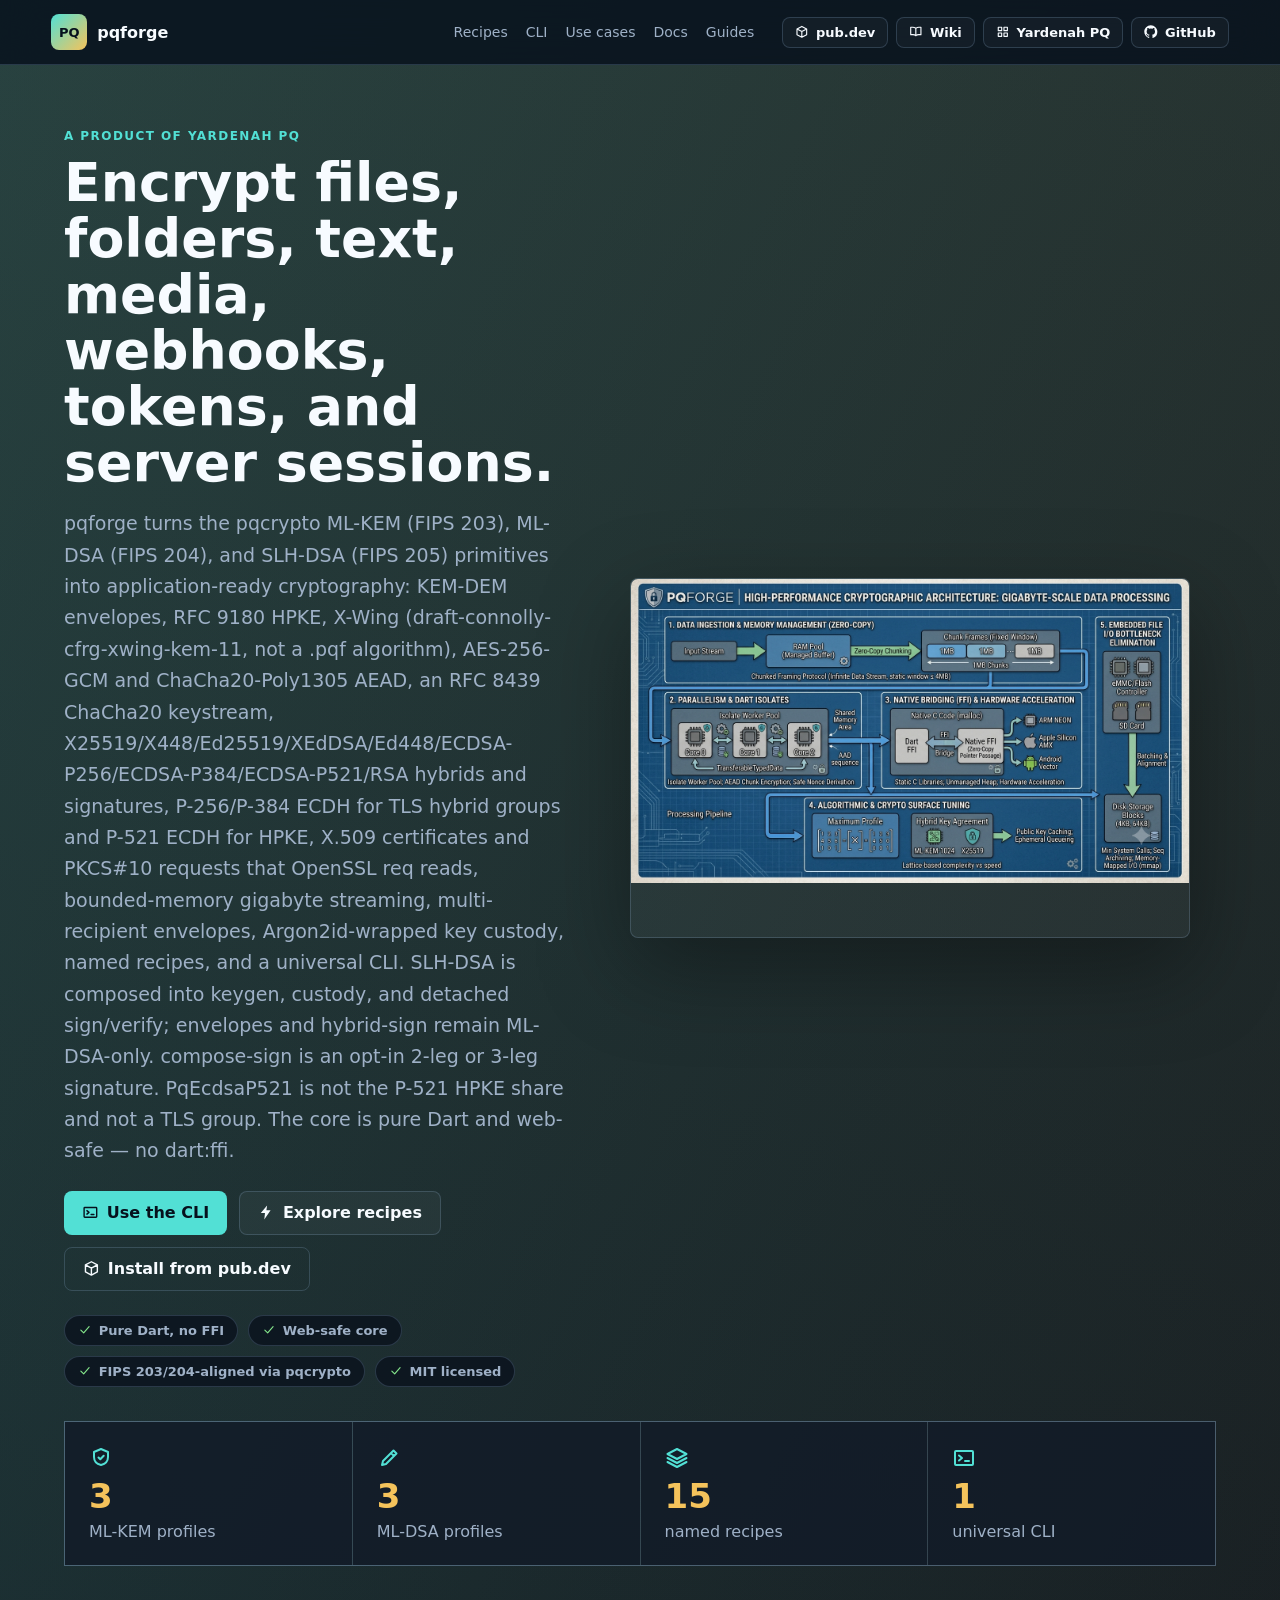
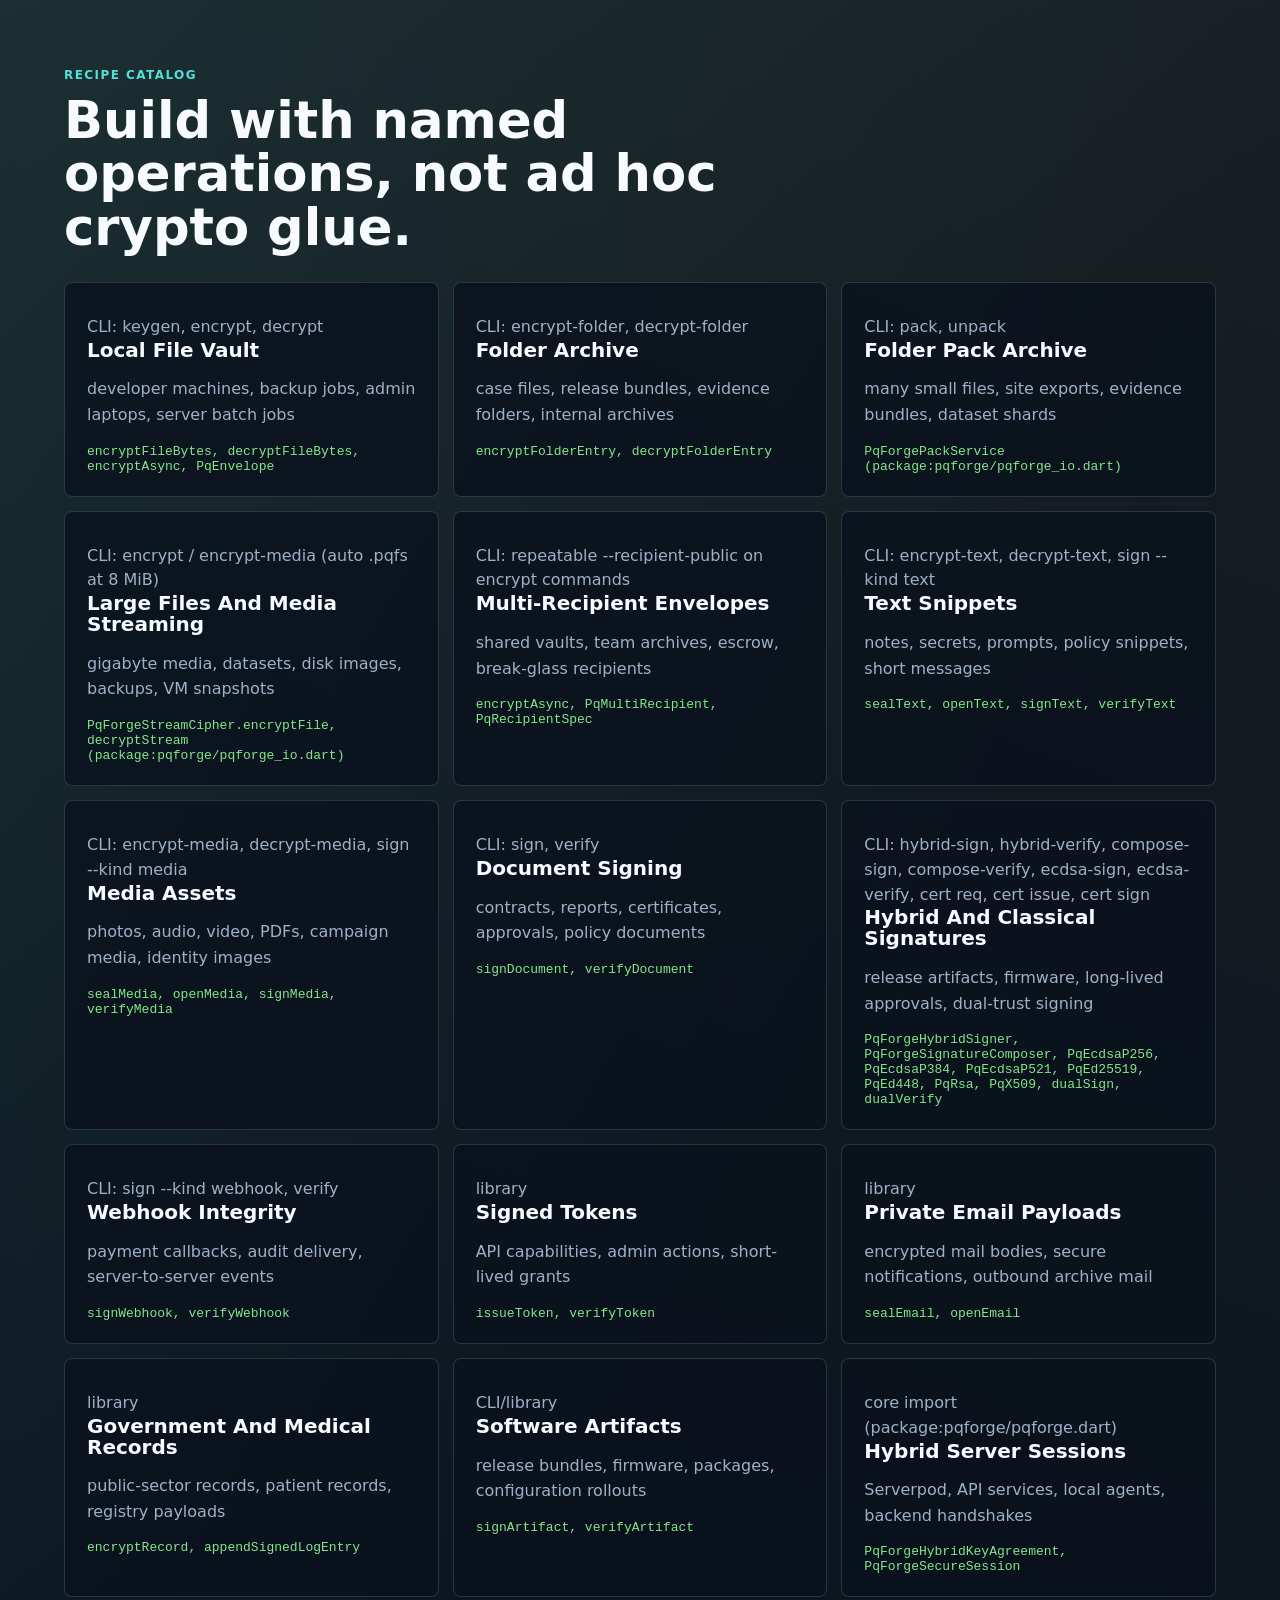
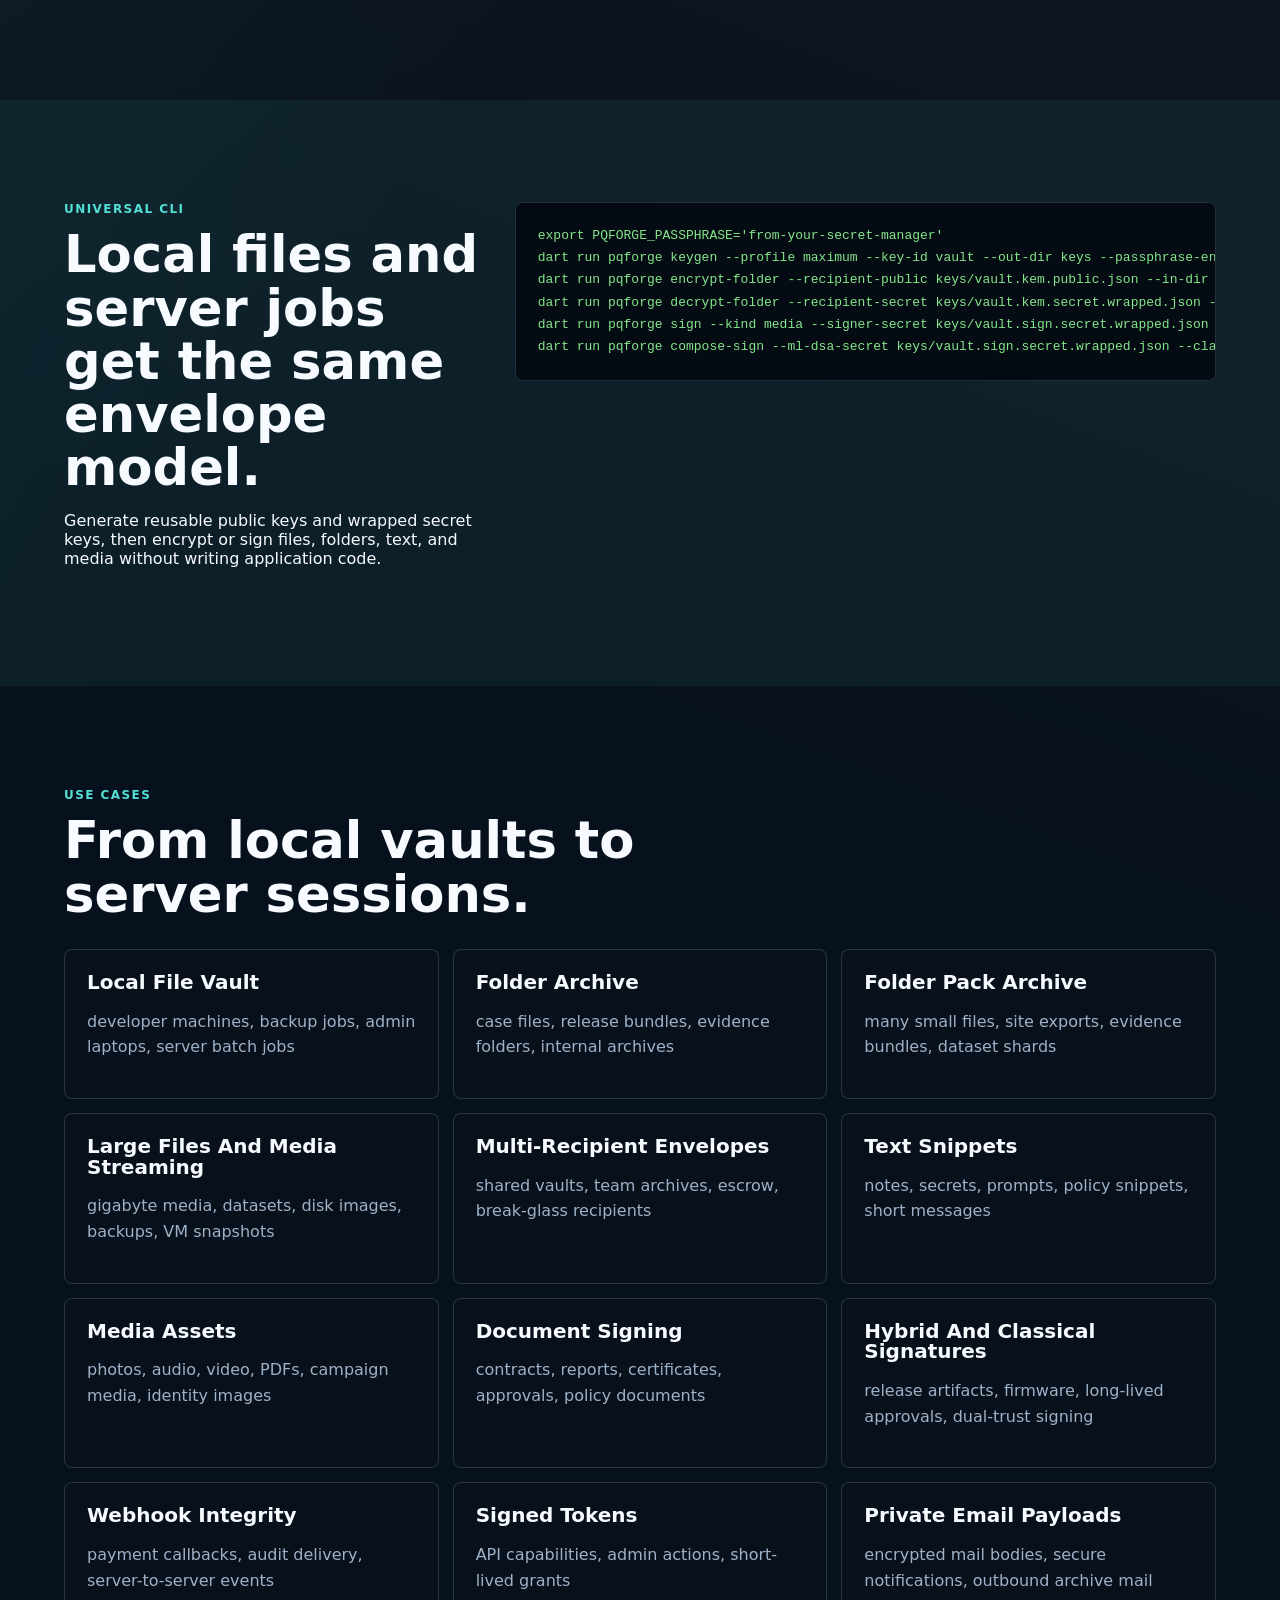
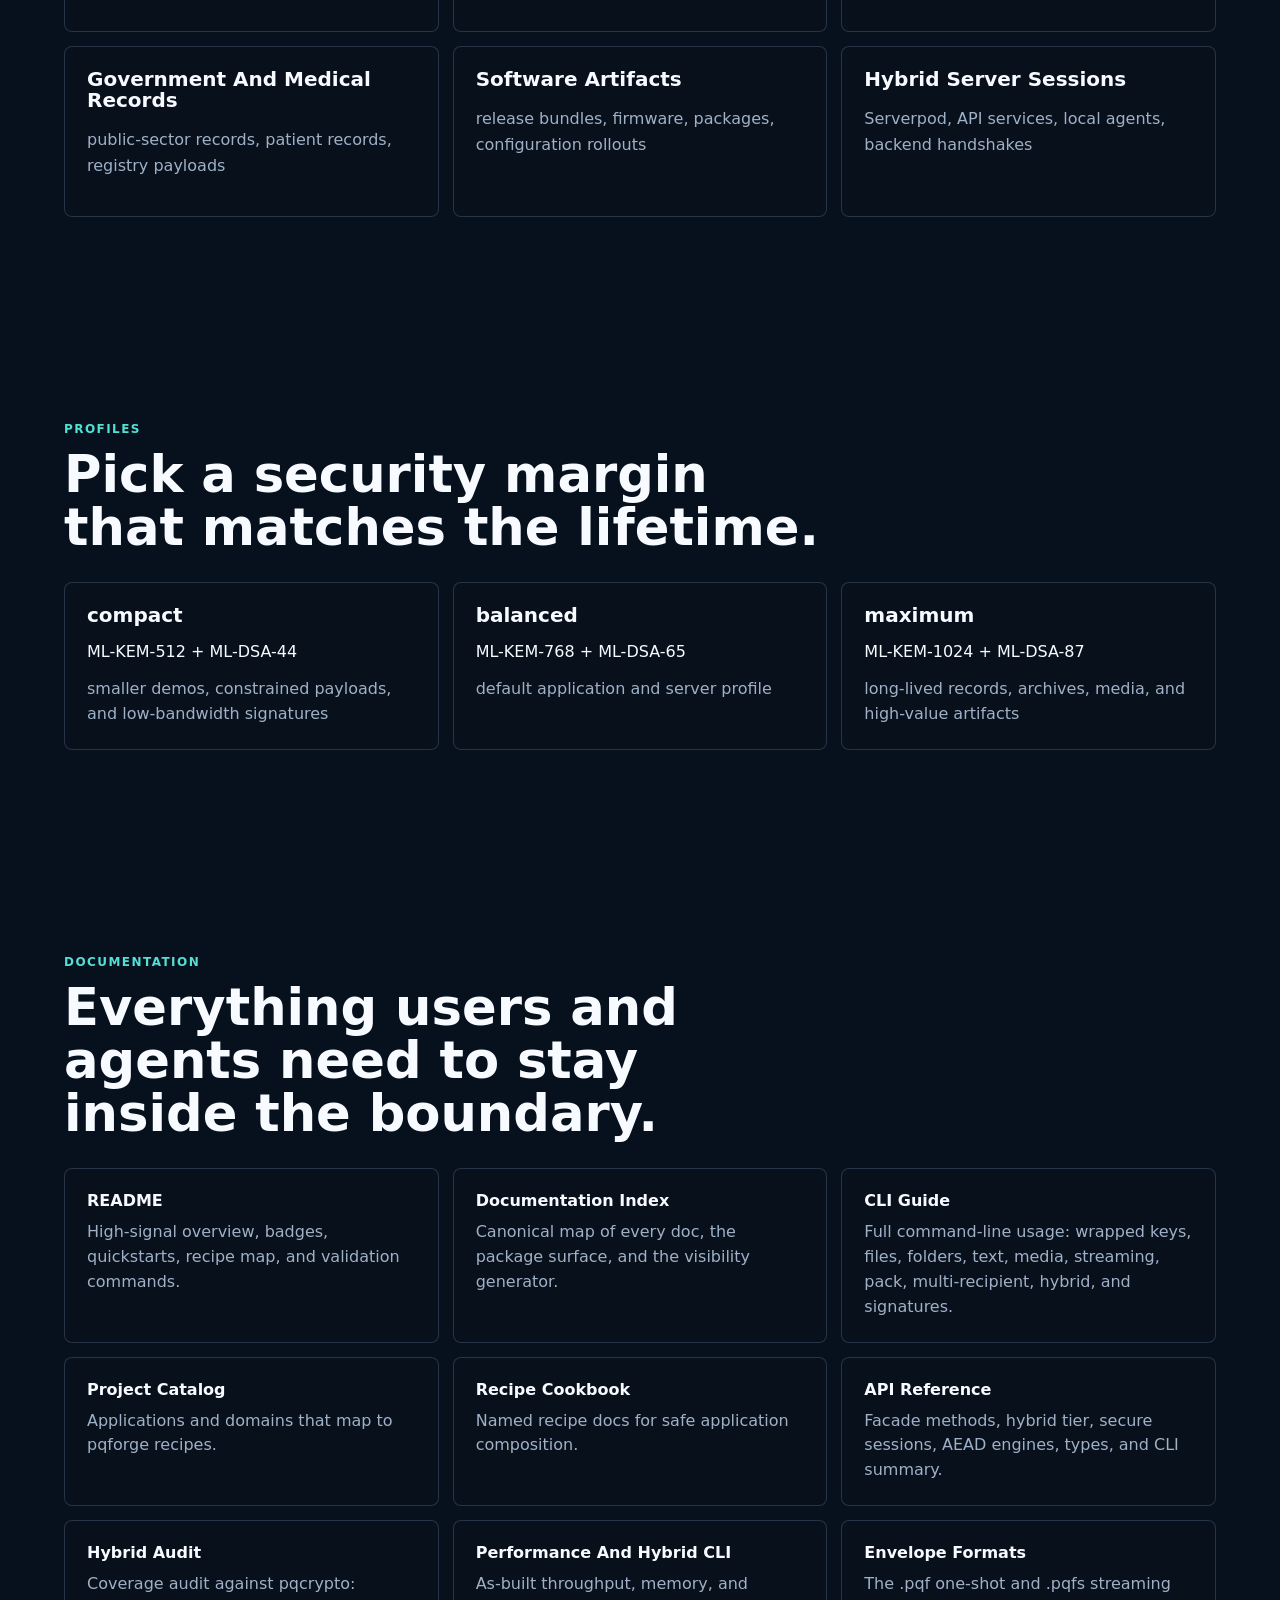
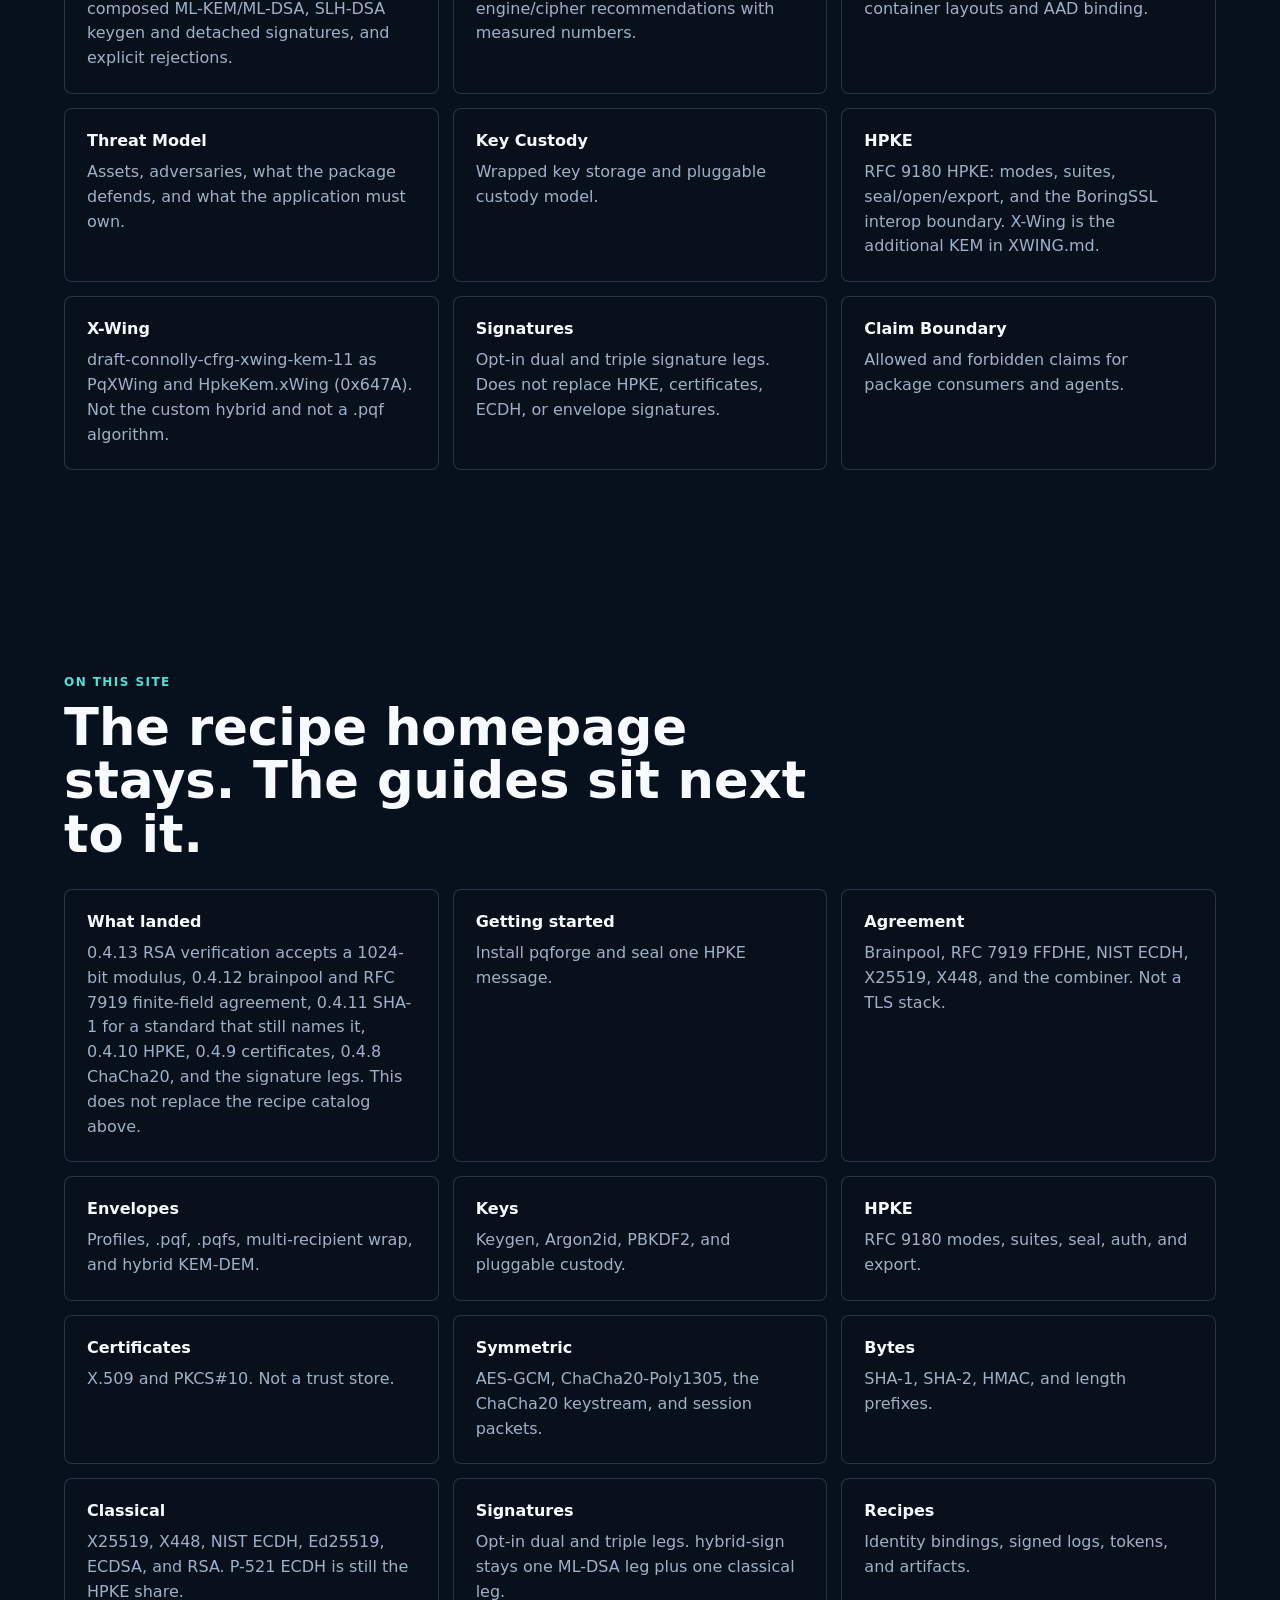
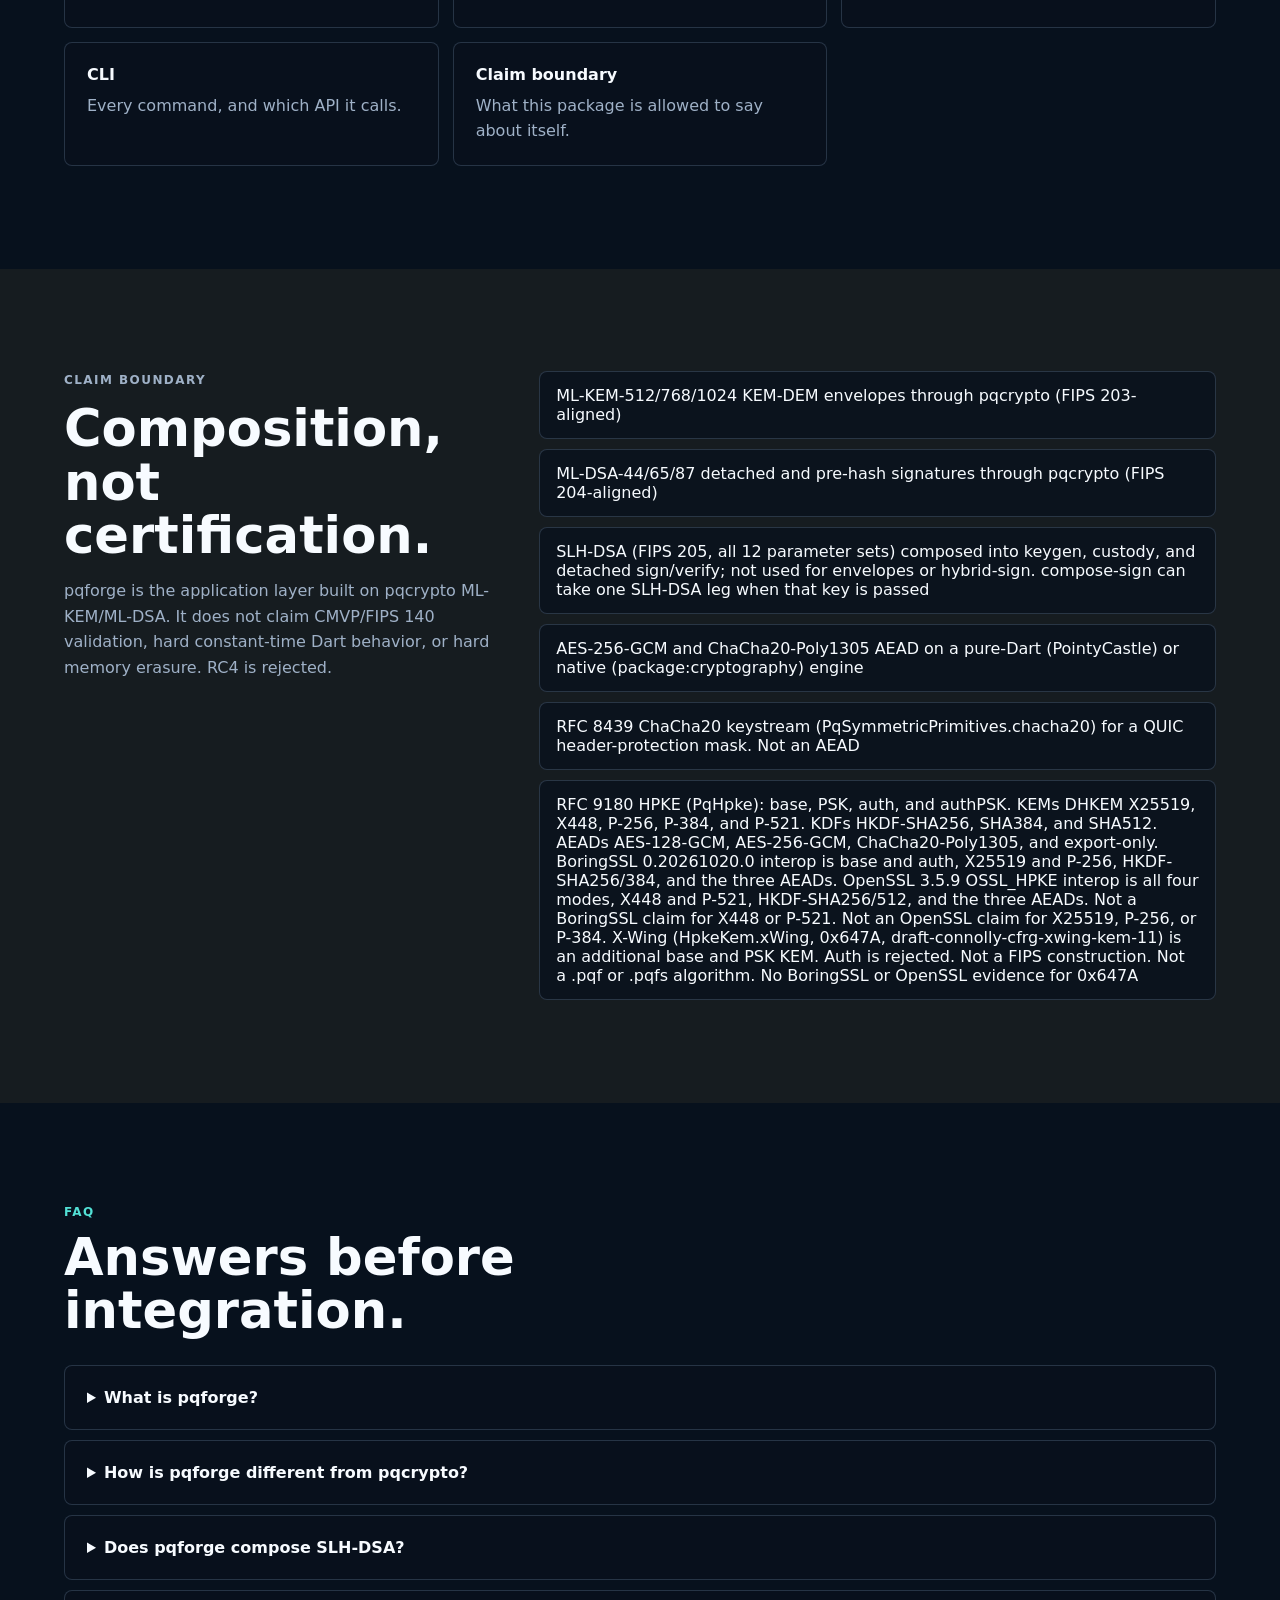
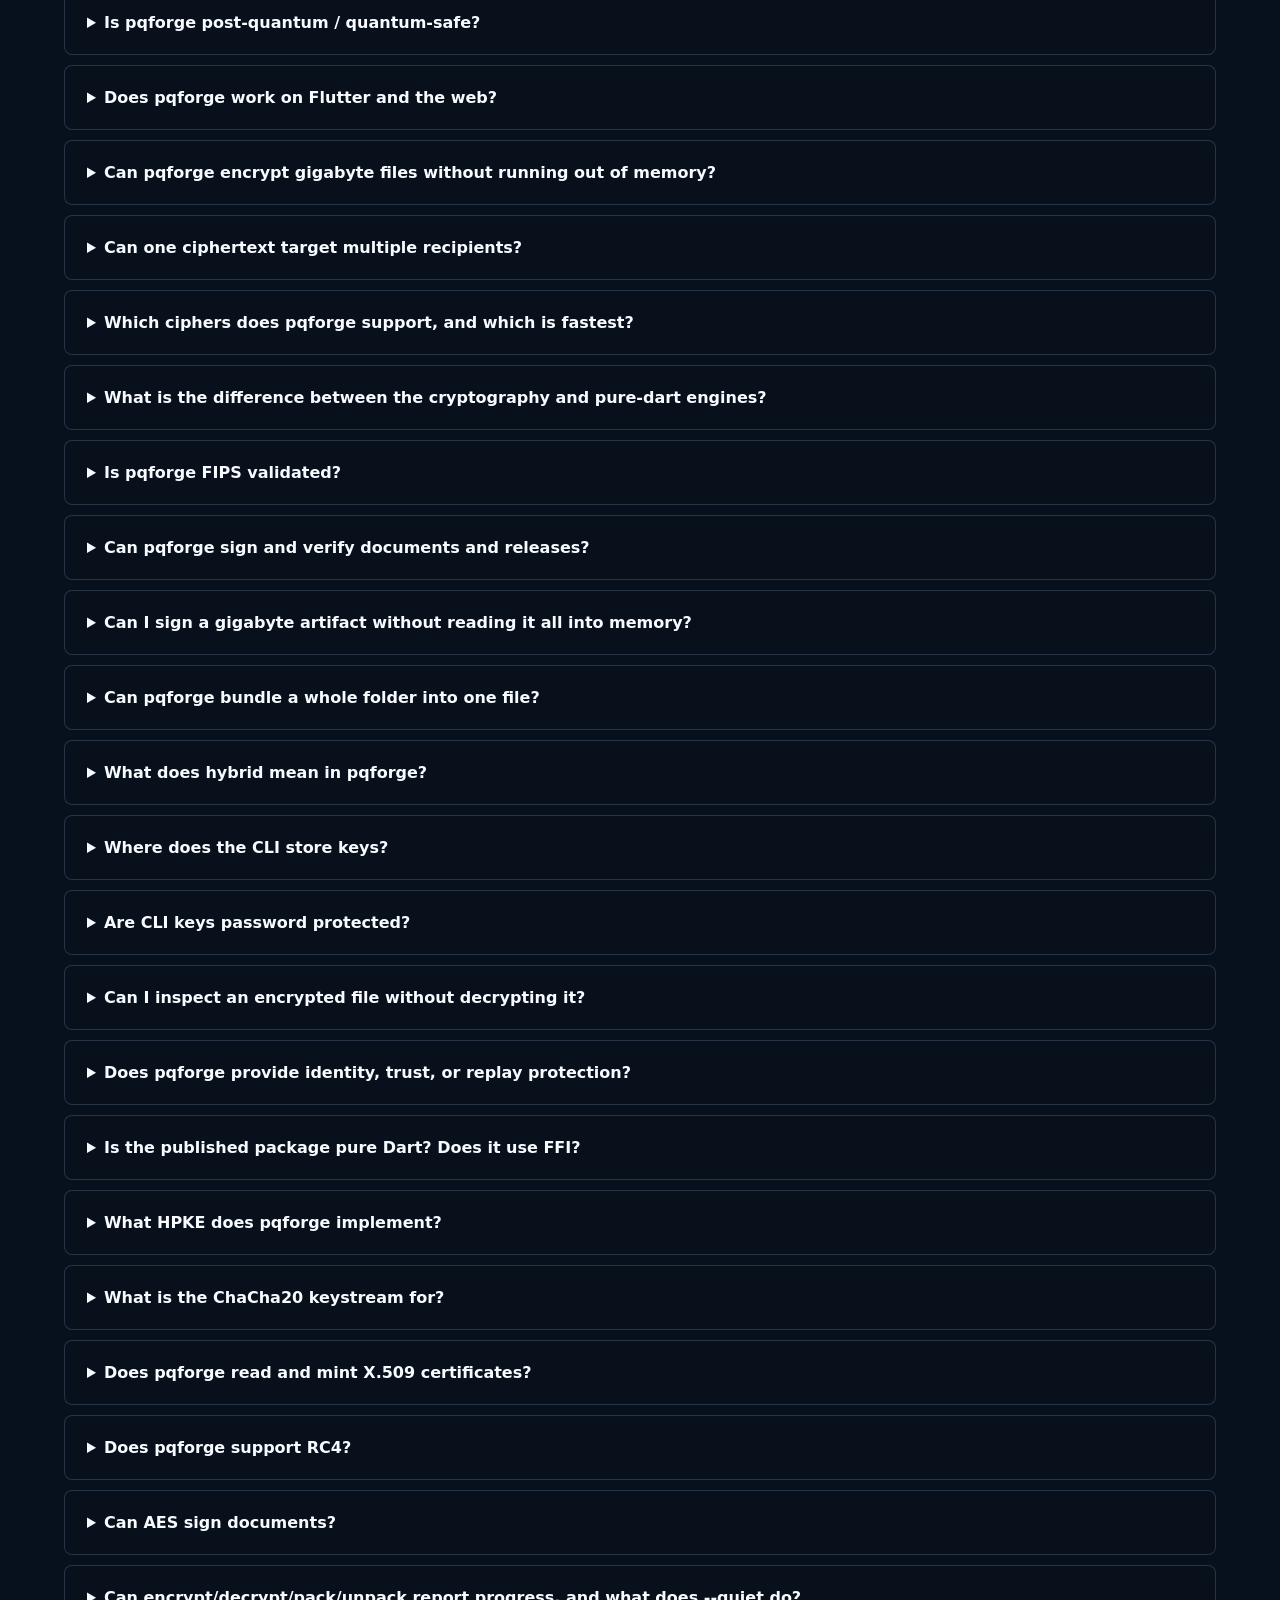
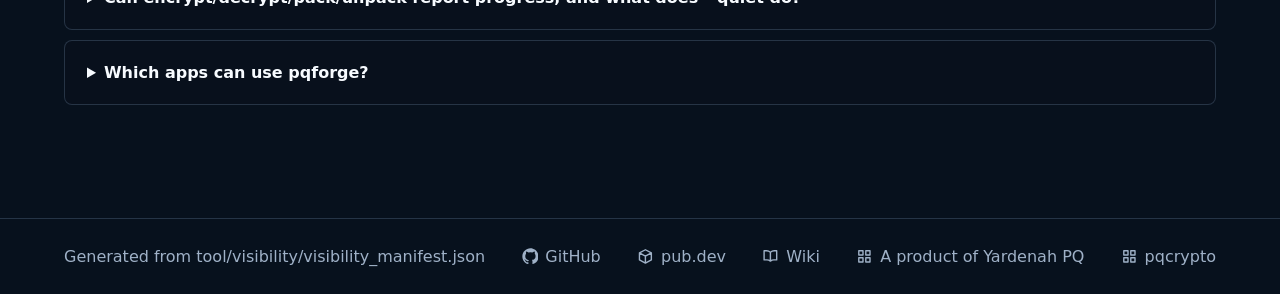
==== commit 8cd2b6c7: "feat: add XEdDSA in 0.4.15 PqXeddsa matches libsignal calculate_signature on Curve25519. signAll and" ====
--- a/site/index.html
+++ b/site/index.html
@@ -4,7 +4,7 @@
   <meta charset="utf-8">
   <meta name="viewport" content="width=device-width, initial-scale=1">
   <title>pqforge: Post-Quantum Application Recipes for Dart</title>
-  <meta name="description" content="pqforge turns the pqcrypto ML-KEM (FIPS 203), ML-DSA (FIPS 204), and SLH-DSA (FIPS 205) primitives into application-ready cryptography: KEM-DEM envelopes, RFC 9180 HPKE, X-Wing (draft-connolly-cfrg-xwing-kem-11, not a .pqf algorithm), AES-256-GCM and ChaCha20-Poly1305 AEAD, an RFC 8439 ChaCha20 keystream, X25519/X448/Ed25519/Ed448/ECDSA-P256/ECDSA-P384/ECDSA-P521/RSA hybrids and signatures, P-256/P-384 ECDH for TLS hybrid groups and P-521 ECDH for HPKE, X.509 certificates and PKCS#10 requests that OpenSSL req reads, bounded-memory gigabyte streaming, multi-recipient envelopes, Argon2id-wrapped key custody, named recipes, and a universal CLI. SLH-DSA is composed into keygen, custody, and detached sign/verify; envelopes and hybrid-sign remain ML-DSA-only. compose-sign is an opt-in 2-leg or 3-leg signature. PqEcdsaP521 is not the P-521 HPKE share and not a TLS group. The core is pure Dart and web-safe — no dart:ffi.">
+  <meta name="description" content="pqforge turns the pqcrypto ML-KEM (FIPS 203), ML-DSA (FIPS 204), and SLH-DSA (FIPS 205) primitives into application-ready cryptography: KEM-DEM envelopes, RFC 9180 HPKE, X-Wing (draft-connolly-cfrg-xwing-kem-11, not a .pqf algorithm), AES-256-GCM and ChaCha20-Poly1305 AEAD, an RFC 8439 ChaCha20 keystream, X25519/X448/Ed25519/XEdDSA/Ed448/ECDSA-P256/ECDSA-P384/ECDSA-P521/RSA hybrids and signatures, P-256/P-384 ECDH for TLS hybrid groups and P-521 ECDH for HPKE, X.509 certificates and PKCS#10 requests that OpenSSL req reads, bounded-memory gigabyte streaming, multi-recipient envelopes, Argon2id-wrapped key custody, named recipes, and a universal CLI. SLH-DSA is composed into keygen, custody, and detached sign/verify; envelopes and hybrid-sign remain ML-DSA-only. compose-sign is an opt-in 2-leg or 3-leg signature. PqEcdsaP521 is not the P-521 HPKE share and not a TLS group. The core is pure Dart and web-safe — no dart:ffi.">
   <meta name="keywords" content="Dart post-quantum encryption, Flutter post-quantum encryption, ML-KEM file encryption, ML-DSA signatures, PQC CLI, post-quantum webhooks, post-quantum document signing, Serverpod PQC, hybrid key agreement, Argon2id key wrapping, RFC 9180 HPKE, ChaCha20 keystream QUIC, X.509 Dart, ECDSA P-384, post-quantum streaming encryption, multi-recipient encryption, FIPS 203 ML-KEM, FIPS 204 ML-DSA, FIPS 205 SLH-DSA, quantum-safe Dart, hybrid signatures Ed25519 ECDSA, pqcrypto composition layer, web-safe Dart encryption, harvest-now-decrypt-later defense">
   <meta name="author" content="Turkana Nation">
   <meta name="theme-color" content="#07111d">
@@ -14,15 +14,15 @@
   <meta property="og:type" content="website">
   <meta property="og:site_name" content="pqforge">
   <meta property="og:title" content="pqforge: Post-Quantum Application Recipes for Dart">
-  <meta property="og:description" content="pqforge turns the pqcrypto ML-KEM (FIPS 203), ML-DSA (FIPS 204), and SLH-DSA (FIPS 205) primitives into application-ready cryptography: KEM-DEM envelopes, RFC 9180 HPKE, X-Wing (draft-connolly-cfrg-xwing-kem-11, not a .pqf algorithm), AES-256-GCM and ChaCha20-Poly1305 AEAD, an RFC 8439 ChaCha20 keystream, X25519/X448/Ed25519/Ed448/ECDSA-P256/ECDSA-P384/ECDSA-P521/RSA hybrids and signatures, P-256/P-384 ECDH for TLS hybrid groups and P-521 ECDH for HPKE, X.509 certificates and PKCS#10 requests that OpenSSL req reads, bounded-memory gigabyte streaming, multi-recipient envelopes, Argon2id-wrapped key custody, named recipes, and a universal CLI. SLH-DSA is composed into keygen, custody, and detached sign/verify; envelopes and hybrid-sign remain ML-DSA-only. compose-sign is an opt-in 2-leg or 3-leg signature. PqEcdsaP521 is not the P-521 HPKE share and not a TLS group. The core is pure Dart and web-safe — no dart:ffi.">
+  <meta property="og:description" content="pqforge turns the pqcrypto ML-KEM (FIPS 203), ML-DSA (FIPS 204), and SLH-DSA (FIPS 205) primitives into application-ready cryptography: KEM-DEM envelopes, RFC 9180 HPKE, X-Wing (draft-connolly-cfrg-xwing-kem-11, not a .pqf algorithm), AES-256-GCM and ChaCha20-Poly1305 AEAD, an RFC 8439 ChaCha20 keystream, X25519/X448/Ed25519/XEdDSA/Ed448/ECDSA-P256/ECDSA-P384/ECDSA-P521/RSA hybrids and signatures, P-256/P-384 ECDH for TLS hybrid groups and P-521 ECDH for HPKE, X.509 certificates and PKCS#10 requests that OpenSSL req reads, bounded-memory gigabyte streaming, multi-recipient envelopes, Argon2id-wrapped key custody, named recipes, and a universal CLI. SLH-DSA is composed into keygen, custody, and detached sign/verify; envelopes and hybrid-sign remain ML-DSA-only. compose-sign is an opt-in 2-leg or 3-leg signature. PqEcdsaP521 is not the P-521 HPKE share and not a TLS group. The core is pure Dart and web-safe — no dart:ffi.">
   <meta property="og:url" content="https://turkananation.github.io/pqforge/">
   <meta property="og:image" content="https://turkananation.github.io/pqforge/assets/pqforge-protocol.png">
   <meta property="og:image:alt" content="pqforge recipe pipeline from payloads to post-quantum envelopes">
   <meta name="twitter:card" content="summary_large_image">
   <meta name="twitter:title" content="pqforge: Post-Quantum Application Recipes for Dart">
-  <meta name="twitter:description" content="pqforge turns the pqcrypto ML-KEM (FIPS 203), ML-DSA (FIPS 204), and SLH-DSA (FIPS 205) primitives into application-ready cryptography: KEM-DEM envelopes, RFC 9180 HPKE, X-Wing (draft-connolly-cfrg-xwing-kem-11, not a .pqf algorithm), AES-256-GCM and ChaCha20-Poly1305 AEAD, an RFC 8439 ChaCha20 keystream, X25519/X448/Ed25519/Ed448/ECDSA-P256/ECDSA-P384/ECDSA-P521/RSA hybrids and signatures, P-256/P-384 ECDH for TLS hybrid groups and P-521 ECDH for HPKE, X.509 certificates and PKCS#10 requests that OpenSSL req reads, bounded-memory gigabyte streaming, multi-recipient envelopes, Argon2id-wrapped key custody, named recipes, and a universal CLI. SLH-DSA is composed into keygen, custody, and detached sign/verify; envelopes and hybrid-sign remain ML-DSA-only. compose-sign is an opt-in 2-leg or 3-leg signature. PqEcdsaP521 is not the P-521 HPKE share and not a TLS group. The core is pure Dart and web-safe — no dart:ffi.">
+  <meta name="twitter:description" content="pqforge turns the pqcrypto ML-KEM (FIPS 203), ML-DSA (FIPS 204), and SLH-DSA (FIPS 205) primitives into application-ready cryptography: KEM-DEM envelopes, RFC 9180 HPKE, X-Wing (draft-connolly-cfrg-xwing-kem-11, not a .pqf algorithm), AES-256-GCM and ChaCha20-Poly1305 AEAD, an RFC 8439 ChaCha20 keystream, X25519/X448/Ed25519/XEdDSA/Ed448/ECDSA-P256/ECDSA-P384/ECDSA-P521/RSA hybrids and signatures, P-256/P-384 ECDH for TLS hybrid groups and P-521 ECDH for HPKE, X.509 certificates and PKCS#10 requests that OpenSSL req reads, bounded-memory gigabyte streaming, multi-recipient envelopes, Argon2id-wrapped key custody, named recipes, and a universal CLI. SLH-DSA is composed into keygen, custody, and detached sign/verify; envelopes and hybrid-sign remain ML-DSA-only. compose-sign is an opt-in 2-leg or 3-leg signature. PqEcdsaP521 is not the P-521 HPKE share and not a TLS group. The core is pure Dart and web-safe — no dart:ffi.">
   <meta name="twitter:image" content="https://turkananation.github.io/pqforge/assets/pqforge-protocol.png">
-  <script type="application/ld+json">{"@context":"https://schema.org","@type":"SoftwareSourceCode","name":"pqforge","alternateName":"pqforge: Post-Quantum Application Recipes for Dart","description":"pqforge turns the pqcrypto ML-KEM (FIPS 203), ML-DSA (FIPS 204), and SLH-DSA (FIPS 205) primitives into application-ready cryptography: KEM-DEM envelopes, RFC 9180 HPKE, X-Wing (draft-connolly-cfrg-xwing-kem-11, not a .pqf algorithm), AES-256-GCM and ChaCha20-Poly1305 AEAD, an RFC 8439 ChaCha20 keystream, X25519/X448/Ed25519/Ed448/ECDSA-P256/ECDSA-P384/ECDSA-P521/RSA hybrids and signatures, P-256/P-384 ECDH for TLS hybrid groups and P-521 ECDH for HPKE, X.509 certificates and PKCS#10 requests that OpenSSL req reads, bounded-memory gigabyte streaming, multi-recipient envelopes, Argon2id-wrapped key custody, named recipes, and a universal CLI. SLH-DSA is composed into keygen, custody, and detached sign/verify; envelopes and hybrid-sign remain ML-DSA-only. compose-sign is an opt-in 2-leg or 3-leg signature. PqEcdsaP521 is not the P-521 HPKE share and not a TLS group. The core is pure Dart and web-safe — no dart:ffi.","url":"https://turkananation.github.io/pqforge/","codeRepository":"https://github.com/turkananation/pqforge","programmingLanguage":"Dart","runtimePlatform":["Dart VM","Flutter","Serverpod","CLI"],"license":"MIT","softwareVersion":"0.4.13","applicationCategory":"Cryptography composition library","keywords":["Dart post-quantum encryption","Flutter post-quantum encryption","ML-KEM file encryption","ML-DSA signatures","PQC CLI","post-quantum webhooks","post-quantum document signing","Serverpod PQC","hybrid key agreement","Argon2id key wrapping","RFC 9180 HPKE","ChaCha20 keystream QUIC","X.509 Dart","ECDSA P-384","post-quantum streaming encryption","multi-recipient encryption","FIPS 203 ML-KEM","FIPS 204 ML-DSA","FIPS 205 SLH-DSA","quantum-safe Dart","hybrid signatures Ed25519 ECDSA","pqcrypto composition layer","web-safe Dart encryption","harvest-now-decrypt-later defense"],"maintainer":{"@type":"Person","name":"Turkana Nation"},"publisher":{"@type":"Organization","name":"Yardenah PQ","url":"https://yardenah.com"},"sameAs":["https://yardenah.com","https://github.com/turkananation/pqforge","https://pub.dev/packages/pqforge","https://pub.dev/documentation/pqforge/latest/","https://github.com/turkananation/pqforge/wiki"],"isBasedOn":{"@type":"SoftwareSourceCode","name":"pqcrypto","description":"pqcrypto is the primitives package: pure-Dart NIST FIPS 203 ML-KEM, FIPS 204 ML-DSA, and FIPS 205 SLH-DSA (all 12 parameter sets), plus SHA-2 and SHA-3/SHAKE, with zero runtime dependencies. It exposes raw key generation, encapsulation/decapsulation, and sign/verify over byte arrays.","url":"https://pub.dev/packages/pqcrypto","codeRepository":"https://github.com/turkananation/pqcrypto"},"capabilities":["ML-KEM-512/768/1024 KEM-DEM envelopes through pqcrypto (FIPS 203-aligned)","ML-DSA-44/65/87 detached and pre-hash signatures through pqcrypto (FIPS 204-aligned)","SLH-DSA (FIPS 205, all 12 parameter sets) composed into keygen, custody, and detached sign/verify; not used for envelopes or hybrid-sign. compose-sign can take one SLH-DSA leg when that key is passed","AES-256-GCM and ChaCha20-Poly1305 AEAD on a pure-Dart (PointyCastle) or native (package:cryptography) engine","RFC 8439 ChaCha20 keystream (PqSymmetricPrimitives.chacha20) for a QUIC header-protection mask. Not an AEAD","RFC 9180 HPKE (PqHpke): base, PSK, auth, and authPSK. KEMs DHKEM X25519, X448, P-256, P-384, and P-521. KDFs HKDF-SHA256, SHA384, and SHA512. AEADs AES-128-GCM, AES-256-GCM, ChaCha20-Poly1305, and export-only. BoringSSL 0.20261020.0 interop is base and auth, X25519 and P-256, HKDF-SHA256/384, and the three AEADs. OpenSSL 3.5.9 OSSL_HPKE interop is all four modes, X448 and P-521, HKDF-SHA256/512, and the three AEADs. Not a BoringSSL claim for X448 or P-521. Not an OpenSSL claim for X25519, P-256, or P-384. X-Wing (HpkeKem.xWing, 0x647A, draft-connolly-cfrg-xwing-kem-11) is an additional base and PSK KEM. Auth is rejected. Not a FIPS construction. Not a .pqf or .pqfs algorithm. No BoringSSL or OpenSSL evidence for 0x647A","X.509 certificates and PKCS#10 requests (PqX509) that openssl req reads: parse, mint, one signature check, and a path check against caller anchors. cert req, cert issue, cert sign, cert inspect, and cert verify. Not a trust store, not AIA, OCSP fetching, or CT","ECDSA P-384 (PqEcdsaP384, low-S), ECDSA P-521 (PqEcdsaP521, low-S; not the HPKE share and not a TLS group), RSA PKCS#1 v1.5 and RSASSA-PSS (PqRsa, SHA-256/384/512), and synchronous RFC 8032 Ed25519 (PqEd25519) and Ed448 (PqEd448, empty context; not an X.509 algorithm)","Bounded-memory .pqfs streaming for gigabyte-scale files: signed header plus independently authenticated frames, auto-engaged at 8 MiB","Multi-recipient envelopes: one sealed payload, the DEM key wrapped per recipient, with no wire-format change","X25519 plus ML-KEM hybrid KEM-DEM so confidentiality holds while either Module-LWE or Curve25519 stands","NIST P-256 and P-384 ECDH (uncompressed SEC1, x-coordinate secret) for TLS hybrid groups. P-521 ECDH is the HPKE share, not a TLS group and not a signature","RFC 5869 HKDF-Extract/Expand (SHA-256 and SHA-384), SHA-384/SHA-512 digest facades, and dart2js-safe sync ChaCha20-Poly1305 with a caller-supplied nonce (`supportsChaCha20Poly1305`)","RFC 3174 SHA-1 (PqBytes.sha1 and sha1OfStream, 20 bytes). Collision resistance is broken. It exists for a standard that still names SHA-1, such as DNSSEC NSEC3 (RFC 5155) and DS digest type 1 (RFC 4034). Not a signature. Not a hash for a new protocol. SHA-256, SHA-384, and SHA-512 remain the digests for new work","ML-DSA plus Ed25519 or ECDSA-P256 hybrid signatures, and standalone ECDSA-P256 (RFC 6979, low-S). hybrid-sign also accepts opt-in ECDSA-P384 and ECDSA-P521. compose-sign opts in 2 or 3 legs among ML-DSA, SLH-DSA, Ed25519, and those ECDSA curves. ECDSA-P384 and ECDSA-P521 are keygen opt-ins, not the default classical set. PqEcdsaP521 is not the P-521 HPKE share and not a TLS group","Digest-mode signing over a streamed SHA-256 for gigabyte artifacts in O(1) memory","pack/unpack a whole folder into one encrypted streaming archive (one KEM encapsulation and one signature for the tree)","Argon2id plus AES-256-GCM wrapped key custody with pluggable stores; PBKDF2 wrapping under FIPS mode","Named recipes for files, folders, text, media, email, documents, webhooks, tokens, records, logs, artifacts, and identity bindings","Universal CLI plus AOT-compiled release binaries for local, server, and release-pipeline workflows; encrypt/decrypt/text/media/folder/pack/unpack/sign/verify/hybrid-sign/compose-sign/ecdsa-sign report live progress (folder jobs forward byte progress from isolates; keygen reports wrapping progress), --quiet mutes per-file lines (and keygen listings), and non-regular files are skipped","FIPS deployment layer (PqFipsMode), swappable lattice backend (PqLatticeProvider), and a swappable DRBG (PqRandom.generator)","Pure-Dart, web-safe core (no dart:ffi); dart:io file streaming behind package:pqforge/pqforge_io.dart"],"doesNotProvide":["CMVP/FIPS 140 module validation","A hard constant-time guarantee for Dart runtimes","A hard memory-erasure guarantee","Public-key trust, identity vetting, or legal e-signature policy","Replay stores, authorization policy, TLS, or secure infrastructure operations","RC4 or unauthenticated encryption","BoringSSL HPKE for X448, P-521, PSK, or HKDF-SHA512","An OpenSSL HPKE claim for X25519, P-256, or P-384","X-Wing as a FIPS construction, an authenticated HPKE KEM, a .pqf or .pqfs algorithm, or a BoringSSL or OpenSSL interop claim","PQXDH, the Double Ratchet, and the Sparse Post-Quantum Ratchet","A WebPKI trust store, AIA, OCSP fetching, or certificate transparency","ECDSA-P521 as a TLS group or as the HPKE P-521 KEM. PqEcdsaP521 only signs","SHA-1 as a signature or as the hash for a new protocol. PqBytes.sha1 is only the RFC 3174 digest"],"evidenceBoundary":{"allowed_claims":["FIPS 203-aligned ML-KEM through pqcrypto.","FIPS 204-aligned ML-DSA through pqcrypto.","FIPS 205-aligned SLH-DSA through pqcrypto. pqforge composes it into keygen, custody, and detached sign/verify. Envelopes and hybrid-sign remain ML-DSA-only. compose-sign can take one SLH-DSA leg when that key is passed.","Application-layer composition helpers for KEM-DEM, AEAD sessions, hybrid key agreement, streaming, multi-recipient envelopes, wrapped key custody, signatures, recipes, X.509, RFC 9180 HPKE, and CLI workflows.","Best-effort zeroization in Dart."],"forbidden_claims":["FIPS validated","FIPS 140 validated","CMVP validated","certified","hard constant-time Dart guarantee","hard memory-erasure guarantee","ML-KEM alone is secure transport","AES signs documents","RC4 is supported"],"summary":"The package provides application composition around pqcrypto evidence. It is not a validated cryptographic module."},"recipes":[{"name":"Local File Vault","surface":"CLI: keygen, encrypt, decrypt","apps":"developer machines, backup jobs, admin laptops, server batch jobs","apis":"encryptFileBytes, decryptFileBytes, encryptAsync, PqEnvelope","caveat":"Use wrapped secret keys and external storage policy."},{"name":"Folder Archive","surface":"CLI: encrypt-folder, decrypt-folder","apps":"case files, release bundles, evidence folders, internal archives","apis":"encryptFolderEntry, decryptFolderEntry","caveat":"Each file is an independent envelope; folder commands run files concurrently via --concurrency."},{"name":"Folder Pack Archive","surface":"CLI: pack, unpack","apps":"many small files, site exports, evidence bundles, dataset shards","apis":"PqForgePackService (package:pqforge/pqforge_io.dart)","caveat":"One KEM encapsulation and one signature for the whole tree; restores path-traversal-safe and streams end to end."},{"name":"Large Files And Media Streaming","surface":"CLI: encrypt / encrypt-media (auto .pqfs at 8 MiB)","apps":"gigabyte media, datasets, disk images, backups, VM snapshots","apis":"PqForgeStreamCipher.encryptFile, decryptStream (package:pqforge/pqforge_io.dart)","caveat":"Streaming I/O lives behind the dart:io entrypoint; the working set is roughly two frames regardless of file size."},{"name":"Multi-Recipient Envelopes","surface":"CLI: repeatable --recipient-public on encrypt commands","apps":"shared vaults, team archives, escrow, break-glass recipients","apis":"encryptAsync, PqMultiRecipient, PqRecipientSpec","caveat":"The payload is sealed once and key-wrapped per recipient; the app still authenticates each recipient public key."},{"name":"Text Snippets","surface":"CLI: encrypt-text, decrypt-text, sign --kind text","apps":"notes, secrets, prompts, policy snippets, short messages","apis":"sealText, openText, signText, verifyText","caveat":"UTF-8 text only; binary data should use file or media recipes."},{"name":"Media Assets","surface":"CLI: encrypt-media, decrypt-media, sign --kind media","apps":"photos, audio, video, PDFs, campaign media, identity images","apis":"sealMedia, openMedia, signMedia, verifyMedia","caveat":"Bind MIME type and media id; classify content before storing."},{"name":"Document Signing","surface":"CLI: sign, verify","apps":"contracts, reports, certificates, approvals, policy documents","apis":"signDocument, verifyDocument","caveat":"Detached sign may be ML-DSA or SLH-DSA. Application owns legal policy and signer identity vetting."},{"name":"Hybrid And Classical Signatures","surface":"CLI: hybrid-sign, hybrid-verify, compose-sign, compose-verify, ecdsa-sign, ecdsa-verify, cert req, cert issue, cert sign","apps":"release artifacts, firmware, long-lived approvals, dual-trust signing","apis":"PqForgeHybridSigner, PqForgeSignatureComposer, PqEcdsaP256, PqEcdsaP384, PqEcdsaP521, PqEd25519, PqEd448, PqRsa, PqX509, dualSign, dualVerify","caveat":"hybrid-sign policy is require-both or accept-either. compose-sign policy is require-all (default) or accept-any. --digest signs the streamed SHA-256 for gigabyte inputs. ECDSA-P384 and ECDSA-P521 are keygen opt-ins. PqEcdsaP521 is not the HPKE share."},{"name":"Webhook Integrity","surface":"CLI: sign --kind webhook, verify","apps":"payment callbacks, audit delivery, server-to-server events","apis":"signWebhook, verifyWebhook","caveat":"Signer may be ML-DSA or SLH-DSA. Application owns replay windows and key publication."},{"name":"Signed Tokens","surface":"library","apps":"API capabilities, admin actions, short-lived grants","apis":"issueToken, verifyToken","caveat":"Signer may be ML-DSA or SLH-DSA. Application owns revocation and authorization policy."},{"name":"Private Email Payloads","surface":"library","apps":"encrypted mail bodies, secure notifications, outbound archive mail","apis":"sealEmail, openEmail","caveat":"Transport headers and metadata may remain visible unless the app hides them."},{"name":"Government And Medical Records","surface":"library","apps":"public-sector records, patient records, registry payloads","apis":"encryptRecord, appendSignedLogEntry","caveat":"Record encryption is ML-KEM. The signed log may be ML-DSA or SLH-DSA. Application owns access control, retention, and audit policy."},{"name":"Software Artifacts","surface":"CLI/library","apps":"release bundles, firmware, packages, configuration rollouts","apis":"signArtifact, verifyArtifact","caveat":"Sign version and target metadata to block rollback replay. The detached signature may be ML-DSA or SLH-DSA. compose-sign is the separate 2-leg or 3-leg container."},{"name":"Hybrid Server Sessions","surface":"core import (package:pqforge/pqforge.dart)","apps":"Serverpod, API services, local agents, backend handshakes","apis":"PqForgeHybridKeyAgreement, PqForgeSecureSession","caveat":"Authenticate public key bundles and design replay/session storage."}],"generatedBy":"Generated by dart run tool/visibility/generate_visibility.dart. Edit tool/visibility/visibility_manifest.json instead.","dateModified":"2026-11-09"}</script>
+  <script type="application/ld+json">{"@context":"https://schema.org","@type":"SoftwareSourceCode","name":"pqforge","alternateName":"pqforge: Post-Quantum Application Recipes for Dart","description":"pqforge turns the pqcrypto ML-KEM (FIPS 203), ML-DSA (FIPS 204), and SLH-DSA (FIPS 205) primitives into application-ready cryptography: KEM-DEM envelopes, RFC 9180 HPKE, X-Wing (draft-connolly-cfrg-xwing-kem-11, not a .pqf algorithm), AES-256-GCM and ChaCha20-Poly1305 AEAD, an RFC 8439 ChaCha20 keystream, X25519/X448/Ed25519/XEdDSA/Ed448/ECDSA-P256/ECDSA-P384/ECDSA-P521/RSA hybrids and signatures, P-256/P-384 ECDH for TLS hybrid groups and P-521 ECDH for HPKE, X.509 certificates and PKCS#10 requests that OpenSSL req reads, bounded-memory gigabyte streaming, multi-recipient envelopes, Argon2id-wrapped key custody, named recipes, and a universal CLI. SLH-DSA is composed into keygen, custody, and detached sign/verify; envelopes and hybrid-sign remain ML-DSA-only. compose-sign is an opt-in 2-leg or 3-leg signature. PqEcdsaP521 is not the P-521 HPKE share and not a TLS group. The core is pure Dart and web-safe — no dart:ffi.","url":"https://turkananation.github.io/pqforge/","codeRepository":"https://github.com/turkananation/pqforge","programmingLanguage":"Dart","runtimePlatform":["Dart VM","Flutter","Serverpod","CLI"],"license":"MIT","softwareVersion":"0.4.15","applicationCategory":"Cryptography composition library","keywords":["Dart post-quantum encryption","Flutter post-quantum encryption","ML-KEM file encryption","ML-DSA signatures","PQC CLI","post-quantum webhooks","post-quantum document signing","Serverpod PQC","hybrid key agreement","Argon2id key wrapping","RFC 9180 HPKE","ChaCha20 keystream QUIC","X.509 Dart","ECDSA P-384","post-quantum streaming encryption","multi-recipient encryption","FIPS 203 ML-KEM","FIPS 204 ML-DSA","FIPS 205 SLH-DSA","quantum-safe Dart","hybrid signatures Ed25519 ECDSA","pqcrypto composition layer","web-safe Dart encryption","harvest-now-decrypt-later defense"],"maintainer":{"@type":"Person","name":"Turkana Nation"},"publisher":{"@type":"Organization","name":"Yardenah PQ","url":"https://yardenah.com"},"sameAs":["https://yardenah.com","https://github.com/turkananation/pqforge","https://pub.dev/packages/pqforge","https://pub.dev/documentation/pqforge/latest/","https://github.com/turkananation/pqforge/wiki"],"isBasedOn":{"@type":"SoftwareSourceCode","name":"pqcrypto","description":"pqcrypto is the primitives package: pure-Dart NIST FIPS 203 ML-KEM, FIPS 204 ML-DSA, and FIPS 205 SLH-DSA (all 12 parameter sets), plus SHA-2 and SHA-3/SHAKE, with zero runtime dependencies. It exposes raw key generation, encapsulation/decapsulation, and sign/verify over byte arrays.","url":"https://pub.dev/packages/pqcrypto","codeRepository":"https://github.com/turkananation/pqcrypto"},"capabilities":["ML-KEM-512/768/1024 KEM-DEM envelopes through pqcrypto (FIPS 203-aligned)","ML-DSA-44/65/87 detached and pre-hash signatures through pqcrypto (FIPS 204-aligned)","SLH-DSA (FIPS 205, all 12 parameter sets) composed into keygen, custody, and detached sign/verify; not used for envelopes or hybrid-sign. compose-sign can take one SLH-DSA leg when that key is passed","AES-256-GCM and ChaCha20-Poly1305 AEAD on a pure-Dart (PointyCastle) or native (package:cryptography) engine","RFC 8439 ChaCha20 keystream (PqSymmetricPrimitives.chacha20) for a QUIC header-protection mask. Not an AEAD","RFC 9180 HPKE (PqHpke): base, PSK, auth, and authPSK. KEMs DHKEM X25519, X448, P-256, P-384, and P-521. KDFs HKDF-SHA256, SHA384, and SHA512. AEADs AES-128-GCM, AES-256-GCM, ChaCha20-Poly1305, and export-only. BoringSSL 0.20261020.0 interop is base and auth, X25519 and P-256, HKDF-SHA256/384, and the three AEADs. OpenSSL 3.5.9 OSSL_HPKE interop is all four modes, X448 and P-521, HKDF-SHA256/512, and the three AEADs. Not a BoringSSL claim for X448 or P-521. Not an OpenSSL claim for X25519, P-256, or P-384. X-Wing (HpkeKem.xWing, 0x647A, draft-connolly-cfrg-xwing-kem-11) is an additional base and PSK KEM. Auth is rejected. Not a FIPS construction. Not a .pqf or .pqfs algorithm. No BoringSSL or OpenSSL evidence for 0x647A","Signal Double Ratchet revision 4 (DoubleRatchet) over X25519 and pqforge AES-256-GCM or ChaCha20-Poly1305. The header is 40 bytes and the nonce is 12 zero bytes. HMAC is pqcrypto. Not libsignal bytes, not PQXDH, not the Sparse Post-Quantum Ratchet, and not a FIPS module. PqFipsMode refuses the ChaCha suite. Pqxdh and TripleRatchet are exported and throw","XEdDSA on Curve25519 (PqXeddsa). A 32-byte X25519 secret and a 64-byte signature matching libsignal PrivateKey::calculate_signature, with the Edwards sign bit in the high bit of S. signAll and verifyAll use isolates when dart:isolate exists. Pqxdh.signedPrekeyAuthentic checks the signed prekey. The PQXDH handshake still throws. Not VXEdDSA, not XEd448, not a FIPS signature, and not a CLI command","X.509 certificates and PKCS#10 requests (PqX509) that openssl req reads: parse, mint, one signature check, and a path check against caller anchors. cert req, cert issue, cert sign, cert inspect, and cert verify. Not a trust store, not AIA, OCSP fetching, or CT","ECDSA P-384 (PqEcdsaP384, low-S), ECDSA P-521 (PqEcdsaP521, low-S; not the HPKE share and not a TLS group), RSA PKCS#1 v1.5 and RSASSA-PSS (PqRsa, SHA-256/384/512), and synchronous RFC 8032 Ed25519 (PqEd25519) and Ed448 (PqEd448, empty context; not an X.509 algorithm)","Bounded-memory .pqfs streaming for gigabyte-scale files: signed header plus independently authenticated frames, auto-engaged at 8 MiB","Multi-recipient envelopes: one sealed payload, the DEM key wrapped per recipient, with no wire-format change","X25519 plus ML-KEM hybrid KEM-DEM so confidentiality holds while either Module-LWE or Curve25519 stands","NIST P-256 and P-384 ECDH (uncompressed SEC1, x-coordinate secret) for TLS hybrid groups. P-521 ECDH is the HPKE share, not a TLS group and not a signature","RFC 5869 HKDF-Extract/Expand (SHA-256 and SHA-384), SHA-384/SHA-512 digest facades, and dart2js-safe sync ChaCha20-Poly1305 with a caller-supplied nonce (`supportsChaCha20Poly1305`)","RFC 3174 SHA-1 (PqBytes.sha1 and sha1OfStream, 20 bytes). Collision resistance is broken. It exists for a standard that still names SHA-1, such as DNSSEC NSEC3 (RFC 5155) and DS digest type 1 (RFC 4034). Not a signature. Not a hash for a new protocol. SHA-256, SHA-384, and SHA-512 remain the digests for new work","ML-DSA plus Ed25519 or ECDSA-P256 hybrid signatures, and standalone ECDSA-P256 (RFC 6979, low-S). hybrid-sign also accepts opt-in ECDSA-P384 and ECDSA-P521. compose-sign opts in 2 or 3 legs among ML-DSA, SLH-DSA, Ed25519, and those ECDSA curves. ECDSA-P384 and ECDSA-P521 are keygen opt-ins, not the default classical set. PqEcdsaP521 is not the P-521 HPKE share and not a TLS group","Digest-mode signing over a streamed SHA-256 for gigabyte artifacts in O(1) memory","pack/unpack a whole folder into one encrypted streaming archive (one KEM encapsulation and one signature for the tree)","Argon2id plus AES-256-GCM wrapped key custody with pluggable stores; PBKDF2 wrapping under FIPS mode","Named recipes for files, folders, text, media, email, documents, webhooks, tokens, records, logs, artifacts, and identity bindings","Universal CLI plus AOT-compiled release binaries for local, server, and release-pipeline workflows; encrypt/decrypt/text/media/folder/pack/unpack/sign/verify/hybrid-sign/compose-sign/ecdsa-sign report live progress (folder jobs forward byte progress from isolates; keygen reports wrapping progress), --quiet mutes per-file lines (and keygen listings), and non-regular files are skipped","FIPS deployment layer (PqFipsMode), swappable lattice backend (PqLatticeProvider), and a swappable DRBG (PqRandom.generator)","Pure-Dart, web-safe core (no dart:ffi); dart:io file streaming behind package:pqforge/pqforge_io.dart"],"doesNotProvide":["CMVP/FIPS 140 module validation","A hard constant-time guarantee for Dart runtimes","A hard memory-erasure guarantee","Public-key trust, identity vetting, or legal e-signature policy","Replay stores, authorization policy, TLS, or secure infrastructure operations","RC4 or unauthenticated encryption","BoringSSL HPKE for X448, P-521, PSK, or HKDF-SHA512","An OpenSSL HPKE claim for X25519, P-256, or P-384","X-Wing as a FIPS construction, an authenticated HPKE KEM, a .pqf or .pqfs algorithm, or a BoringSSL or OpenSSL interop claim","The PQXDH handshake and the Sparse Post-Quantum Ratchet (exported scaffolds that throw). VXEdDSA, XEd448, and the ML-KEM Braid incremental interface. A libsignal byte match or a FIPS-validated Double Ratchet. PqXeddsa is not a FIPS signature and not a CLI command","A WebPKI trust store, AIA, OCSP fetching, or certificate transparency","ECDSA-P521 as a TLS group or as the HPKE P-521 KEM. PqEcdsaP521 only signs","SHA-1 as a signature or as the hash for a new protocol. PqBytes.sha1 is only the RFC 3174 digest"],"evidenceBoundary":{"allowed_claims":["FIPS 203-aligned ML-KEM through pqcrypto.","FIPS 204-aligned ML-DSA through pqcrypto.","FIPS 205-aligned SLH-DSA through pqcrypto. pqforge composes it into keygen, custody, and detached sign/verify. Envelopes and hybrid-sign remain ML-DSA-only. compose-sign can take one SLH-DSA leg when that key is passed.","Application-layer composition helpers for KEM-DEM, AEAD sessions, hybrid key agreement, streaming, multi-recipient envelopes, wrapped key custody, signatures, recipes, X.509, RFC 9180 HPKE, and CLI workflows.","Best-effort zeroization in Dart."],"forbidden_claims":["FIPS validated","FIPS 140 validated","CMVP validated","certified","hard constant-time Dart guarantee","hard memory-erasure guarantee","ML-KEM alone is secure transport","AES signs documents","RC4 is supported"],"summary":"The package provides application composition around pqcrypto evidence. It is not a validated cryptographic module."},"recipes":[{"name":"Local File Vault","surface":"CLI: keygen, encrypt, decrypt","apps":"developer machines, backup jobs, admin laptops, server batch jobs","apis":"encryptFileBytes, decryptFileBytes, encryptAsync, PqEnvelope","caveat":"Use wrapped secret keys and external storage policy."},{"name":"Folder Archive","surface":"CLI: encrypt-folder, decrypt-folder","apps":"case files, release bundles, evidence folders, internal archives","apis":"encryptFolderEntry, decryptFolderEntry","caveat":"Each file is an independent envelope; folder commands run files concurrently via --concurrency."},{"name":"Folder Pack Archive","surface":"CLI: pack, unpack","apps":"many small files, site exports, evidence bundles, dataset shards","apis":"PqForgePackService (package:pqforge/pqforge_io.dart)","caveat":"One KEM encapsulation and one signature for the whole tree; restores path-traversal-safe and streams end to end."},{"name":"Large Files And Media Streaming","surface":"CLI: encrypt / encrypt-media (auto .pqfs at 8 MiB)","apps":"gigabyte media, datasets, disk images, backups, VM snapshots","apis":"PqForgeStreamCipher.encryptFile, decryptStream (package:pqforge/pqforge_io.dart)","caveat":"Streaming I/O lives behind the dart:io entrypoint; the working set is roughly two frames regardless of file size."},{"name":"Multi-Recipient Envelopes","surface":"CLI: repeatable --recipient-public on encrypt commands","apps":"shared vaults, team archives, escrow, break-glass recipients","apis":"encryptAsync, PqMultiRecipient, PqRecipientSpec","caveat":"The payload is sealed once and key-wrapped per recipient; the app still authenticates each recipient public key."},{"name":"Text Snippets","surface":"CLI: encrypt-text, decrypt-text, sign --kind text","apps":"notes, secrets, prompts, policy snippets, short messages","apis":"sealText, openText, signText, verifyText","caveat":"UTF-8 text only; binary data should use file or media recipes."},{"name":"Media Assets","surface":"CLI: encrypt-media, decrypt-media, sign --kind media","apps":"photos, audio, video, PDFs, campaign media, identity images","apis":"sealMedia, openMedia, signMedia, verifyMedia","caveat":"Bind MIME type and media id; classify content before storing."},{"name":"Document Signing","surface":"CLI: sign, verify","apps":"contracts, reports, certificates, approvals, policy documents","apis":"signDocument, verifyDocument","caveat":"Detached sign may be ML-DSA or SLH-DSA. Application owns legal policy and signer identity vetting."},{"name":"Hybrid And Classical Signatures","surface":"CLI: hybrid-sign, hybrid-verify, compose-sign, compose-verify, ecdsa-sign, ecdsa-verify, cert req, cert issue, cert sign","apps":"release artifacts, firmware, long-lived approvals, dual-trust signing","apis":"PqForgeHybridSigner, PqForgeSignatureComposer, PqEcdsaP256, PqEcdsaP384, PqEcdsaP521, PqEd25519, PqEd448, PqRsa, PqX509, dualSign, dualVerify","caveat":"hybrid-sign policy is require-both or accept-either. compose-sign policy is require-all (default) or accept-any. --digest signs the streamed SHA-256 for gigabyte inputs. ECDSA-P384 and ECDSA-P521 are keygen opt-ins. PqEcdsaP521 is not the HPKE share."},{"name":"Webhook Integrity","surface":"CLI: sign --kind webhook, verify","apps":"payment callbacks, audit delivery, server-to-server events","apis":"signWebhook, verifyWebhook","caveat":"Signer may be ML-DSA or SLH-DSA. Application owns replay windows and key publication."},{"name":"Signed Tokens","surface":"library","apps":"API capabilities, admin actions, short-lived grants","apis":"issueToken, verifyToken","caveat":"Signer may be ML-DSA or SLH-DSA. Application owns revocation and authorization policy."},{"name":"Private Email Payloads","surface":"library","apps":"encrypted mail bodies, secure notifications, outbound archive mail","apis":"sealEmail, openEmail","caveat":"Transport headers and metadata may remain visible unless the app hides them."},{"name":"Government And Medical Records","surface":"library","apps":"public-sector records, patient records, registry payloads","apis":"encryptRecord, appendSignedLogEntry","caveat":"Record encryption is ML-KEM. The signed log may be ML-DSA or SLH-DSA. Application owns access control, retention, and audit policy."},{"name":"Software Artifacts","surface":"CLI/library","apps":"release bundles, firmware, packages, configuration rollouts","apis":"signArtifact, verifyArtifact","caveat":"Sign version and target metadata to block rollback replay. The detached signature may be ML-DSA or SLH-DSA. compose-sign is the separate 2-leg or 3-leg container."},{"name":"Hybrid Server Sessions","surface":"core import (package:pqforge/pqforge.dart)","apps":"Serverpod, API services, local agents, backend handshakes","apis":"PqForgeHybridKeyAgreement, PqForgeSecureSession","caveat":"Authenticate public key bundles and design replay/session storage."}],"generatedBy":"Generated by dart run tool/visibility/generate_visibility.dart. Edit tool/visibility/visibility_manifest.json instead.","dateModified":"2026-11-17"}</script>
   <script type="application/ld+json">{"@context":"https://schema.org","@type":"FAQPage","mainEntity":[{"@type":"Question","name":"What is pqforge?","acceptedAnswer":{"@type":"Answer","text":"pqforge is a pure-Dart post-quantum application toolkit. It turns the ML-KEM, ML-DSA, and SLH-DSA primitives from pqcrypto into encrypted files, folders, text, media, email payloads, records, signed documents, signed webhooks, signed tokens, release artifacts, tamper-evident logs, identity bindings, hybrid sessions, wrapped key custody, and a universal CLI. SLH-DSA (FIPS 205) is composed into keygen, custody, and detached sign/verify; envelopes and hybrid-sign remain ML-DSA-only. compose-sign can take one SLH-DSA leg when that key is passed."}},{"@type":"Question","name":"How is pqforge different from pqcrypto?","acceptedAnswer":{"@type":"Answer","text":"pqcrypto is the primitives layer: FIPS 203 ML-KEM, FIPS 204 ML-DSA, FIPS 205 SLH-DSA (all 12 parameter sets), SHA-2, and SHA-3/SHAKE with zero runtime dependencies. pqforge is the application layer built on top of it: KEM-DEM envelopes, AES-256-GCM and ChaCha20-Poly1305 AEAD, RFC 9180 HPKE (X25519, X448, P-256, P-384, P-521), X25519/Ed25519/ECDSA-P256 hybrids plus opt-in ECDSA-P384 and ECDSA-P521, P-256/P-384 ECDH for TLS hybrid groups and P-521 ECDH for HPKE, key custody, streaming, multi-recipient envelopes, named recipes, compose-sign, and a CLI. SLH-DSA is composed into keygen and detached sign/verify, and is not used for envelopes or hybrid-sign. PqEcdsaP521 is not the P-521 HPKE share and not a TLS group. Use pqcrypto for raw algorithms; use pqforge to ship a feature."}},{"@type":"Question","name":"Does pqforge compose SLH-DSA?","acceptedAnswer":{"@type":"Answer","text":"Yes, for key generation, custody, and detached signatures. pqcrypto 0.4.4 ships all 12 FIPS 205 SLH-DSA parameter sets. pqforge exposes them as PqSlhDsaAlgorithm / PqSlhDsaPrimitives, emits a profile-matched SHAKE-f key from keygen (compact 128f, balanced 192f, maximum 256f), and accepts those keys on sign/verify (document, text, media, artifact, webhook) and on issueToken, appendSignedLogEntry, and createIdentityBinding via slhDsa:. Envelope headers, streaming signatures, and hybrid-sign remain ML-DSA-only because SLH-DSA signatures are 8-50 KiB and the s sets are slow. compose-sign can take one SLH-DSA leg when you pass that key. That does not put SLH-DSA on an envelope or on hybrid-sign."}},{"@type":"Question","name":"Is pqforge post-quantum / quantum-safe?","acceptedAnswer":{"@type":"Answer","text":"Yes. It uses NIST FIPS 203 ML-KEM for key establishment and FIPS 204 ML-DSA for signatures through pqcrypto, so confidentiality and signatures resist quantum attacks. Hybrid modes add X25519, Ed25519, or ECDSA-P256 so security also holds if a classical break ever lands on the post-quantum scheme."}},{"@type":"Question","name":"Does pqforge work on Flutter and the web?","acceptedAnswer":{"@type":"Answer","text":"Yes. The core import, package:pqforge/pqforge.dart, is pure Dart and web-safe with no dart:ffi, so the same code runs on the Dart VM, Flutter, and the web. Gigabyte-scale dart:io file streaming lives behind package:pqforge/pqforge_io.dart. On Flutter, FlutterCryptography.enable() adds hardware-backed AEAD."}},{"@type":"Question","name":"Can pqforge encrypt gigabyte files without running out of memory?","acceptedAnswer":{"@type":"Answer","text":"Yes. Inputs at or above 8 MiB automatically use the .pqfs streaming container: a signed master header followed by independently authenticated frames, with a working set of roughly two frames regardless of total size. Per-frame sequence and final-flag binding prevent truncation, reordering, duplication, and splicing."}},{"@type":"Question","name":"Can one ciphertext target multiple recipients?","acceptedAnswer":{"@type":"Answer","text":"Yes. Repeat --recipient-public on the encrypt commands (or use PqMultiRecipient in the library). The payload is sealed exactly once and the DEM key is wrapped to each additional recipient as a metadata entry, costing about 1.6 KB and 2 ms per extra recipient instead of a full re-encryption. Entries can individually be hybrid, and it works for both one-shot envelopes and .pqfs streams."}},{"@type":"Question","name":"Which ciphers does pqforge support, and which is fastest?","acceptedAnswer":{"@type":"Answer","text":"AES-256-GCM (default) and ChaCha20-Poly1305, on a pure-Dart PointyCastle engine or the native package:cryptography engine. Where hardware AES is not dispatched, ChaCha20-Poly1305 measures about 30.4 MiB/s versus 11.5 MiB/s for AES-256-GCM (about 2.6x); with hardware AEAD both exceed 1 GB/s. RC4 is rejected."}},{"@type":"Question","name":"What is the difference between the cryptography and pure-dart engines?","acceptedAnswer":{"@type":"Answer","text":"--engine cryptography (the default) uses package:cryptography and is roughly 10x faster than the PointyCastle reference even in pure Dart, and hardware-backed on Flutter. --engine pure-dart uses PointyCastle only. The wire formats are engine-independent, so an envelope sealed by one engine opens on the other."}},{"@type":"Question","name":"Is pqforge FIPS validated?","acceptedAnswer":{"@type":"Answer","text":"No. pqforge composes FIPS 203/204/205-aligned primitives from pqcrypto, but is not a CMVP or FIPS 140 validated cryptographic module. A PqFipsMode deployment layer restricts suites to AES-256-GCM and PBKDF2-HMAC-SHA256 key wrapping (SP 800-132) and allows a swappable DRBG for validated-module deployments."}},{"@type":"Question","name":"Can pqforge sign and verify documents and releases?","acceptedAnswer":{"@type":"Answer","text":"Yes. It provides ML-DSA detached signatures, recipe-bound signatures for documents, text, media, artifacts, tokens, and webhooks, SLH-DSA (FIPS 205) detached signatures via keygen and sign/verify, hybrid ML-DSA + Ed25519/ECDSA-P256 signatures, and standalone ECDSA-P256 (RFC 6979 deterministic nonces, canonical low-S). AES never signs."}},{"@type":"Question","name":"Can I sign a gigabyte artifact without reading it all into memory?","acceptedAnswer":{"@type":"Answer","text":"Yes. hybrid-sign --digest and ecdsa-sign --digest sign the streamed SHA-256 of the input under a domain-separation label, recorded in the signature JSON so the verify commands re-hash automatically. Envelope signatures are likewise computed over a header-plus-payload hash, so signing cost does not scale with payload size."}},{"@type":"Question","name":"Can pqforge bundle a whole folder into one file?","acceptedAnswer":{"@type":"Answer","text":"Yes. pqforge pack collapses a whole folder into one encrypted streaming archive with a single KEM encapsulation and signature for the tree, roughly 100x less ciphertext overhead than per-file envelopes for a thousand small files. pqforge unpack restores it path-traversal-safe, and a failed unpack removes everything it created."}},{"@type":"Question","name":"What does hybrid mean in pqforge?","acceptedAnswer":{"@type":"Answer","text":"Two independent hard problems guard the same secret. Hybrid encryption combines the ML-KEM shared secret with an ephemeral X25519 exchange using the IETF concatenate-then-KDF construction, so confidentiality holds while either Module-LWE or Curve25519 stands. Hybrid signatures pair an ML-DSA signature with an Ed25519 or ECDSA-P256 signature over the same message. That hybrid command also accepts opt-in ECDSA-P384 and ECDSA-P521. compose-sign is separate: 2 or 3 legs you name, among ML-DSA, SLH-DSA, Ed25519, and those ECDSA curves. ECDSA-P384 and ECDSA-P521 are keygen --classical opt-ins, not the default set. PqEcdsaP521 is not a TLS group and not the HPKE share. Library-only NIST P-256/P-384 ECDH (uncompressed SEC1, x-coordinate secret) is exported for TLS hybrid groups; it is not the X25519 initiate/accept handshake and does not overload PqEcdsaP256. PqEcdsaP384 is the P-384 signature, not that shared secret. PqX509 parses, mints, and checks an X.509 certificate, and it writes the PKCS#10 request openssl req verifies. cert req, cert issue, and cert sign are that CLI. It is not a trust store and not TLS."}},{"@type":"Question","name":"Where does the CLI store keys?","acceptedAnswer":{"@type":"Answer","text":"In the directory passed to keygen --out-dir. Public keys are raw JSON. Secret keys are wrapped JSON when a passphrase source is supplied. keygen emits the full hybrid keyset by default: ML-KEM and ML-DSA, a profile-matched SLH-DSA SHAKE-f key, plus X25519, Ed25519, and ECDSA-P256. --no-slh-dsa skips hash-based keys; --slh-dsa selects specific FIPS 205 sets; --slh-dsa-only emits only SLH-DSA."}},{"@type":"Question","name":"Are CLI keys password protected?","acceptedAnswer":{"@type":"Answer","text":"Yes when keygen is run with --passphrase-env, --passphrase-file, or --passphrase. Wrapped secrets use Argon2id for passphrase-to-key derivation and AES-256-GCM for authenticated encryption of the key bytes, with AAD binding the key kind, algorithm, and key id."}},{"@type":"Question","name":"Can I inspect an encrypted file without decrypting it?","acceptedAnswer":{"@type":"Answer","text":"Yes. pqforge inspect describes any .pqf, .pqfs, key, or signature file: format, profile, suite (for example ML-KEM-1024 + X25519 then HKDF-SHA-512 then AES-256-GCM), engine, signature, recipients, and metadata, without needing a secret key."}},{"@type":"Question","name":"Does pqforge provide identity, trust, or replay protection?","acceptedAnswer":{"@type":"Answer","text":"No. pqforge composes cryptographic building blocks. Public-key trust, identity vetting, replay windows, authorization policy, session storage, and TLS remain the application's responsibility. A self-provided public key is not an identity."}},{"@type":"Question","name":"Is the published package pure Dart? Does it use FFI?","acceptedAnswer":{"@type":"Answer","text":"Yes, it is pure Dart with no dart:ffi, so it runs everywhere Dart runs, including the web. The OpenSSL interop harness used in CI to prove byte-compatibility with the system libcrypto is a separate publish_to: none dev package and is never shipped."}},{"@type":"Question","name":"What HPKE does pqforge implement?","acceptedAnswer":{"@type":"Answer","text":"RFC 9180 Hybrid Public Key Encryption as PqHpke. Modes are base, PSK, auth, and authPSK. KEMs are DHKEM(X25519, HKDF-SHA256), DHKEM(X448, HKDF-SHA512), DHKEM(P-256, HKDF-SHA256), DHKEM(P-384, HKDF-SHA384), and DHKEM(P-521, HKDF-SHA512). X-Wing is an additional KEM, HpkeKem.xWing, id 0x647A, from draft-connolly-cfrg-xwing-kem-11. It is not a DHKEM. Base and PSK work. Auth and authPSK throw. It is not a FIPS construction. FIPS mode rejects it at PqHpke and PqForgeHybridKeyAgreement. There is no BoringSSL or OpenSSL evidence for 0x647A. pqforge hpke writes magic XW01, not PQF1. The custom hybrid is unchanged. Key-schedule KDFs are HKDF-SHA256, HKDF-SHA384, and HKDF-SHA512. AEADs are AES-128-GCM, AES-256-GCM, ChaCha20-Poly1305, and export-only. A sender seals, a recipient opens, and export does not use the sequence number. X448 is RFC 7748 on Dart integers and is not a constant-time claim. BoringSSL 0.20261020.0 is checked for base and auth, both directions, on X25519 and P-256, with HKDF-SHA256 and HKDF-SHA384 and the three AEADs. That API has no PSK and no X448 or P-521. OpenSSL 3.5.9 OSSL_HPKE is checked for all four modes, both directions, on X448 and P-521, with HKDF-SHA256 and HKDF-SHA512 and the three AEADs. That is not an OpenSSL claim for X25519, P-256, or P-384. This is not TLS and not a FIPS module. .pqf and .pqfs are unchanged."}},{"@type":"Question","name":"What is the ChaCha20 keystream for?","acceptedAnswer":{"@type":"Answer","text":"PqSymmetricPrimitives.chacha20 is RFC 8439 ChaCha20. It takes a 32-byte key, a 12-byte nonce, a caller-supplied 32-bit block counter, and returns 1 to 4096 keystream bytes. QUIC header protection uses the first 5 bytes. It is the same Dart engine as chacha20Poly1305Encrypt, so it runs on dart2js. It is not an AEAD: the AEAD forces counter 1 and appends a Poly1305 tag."}},{"@type":"Question","name":"Does pqforge read and mint X.509 certificates?","acceptedAnswer":{"@type":"Answer","text":"Yes. PqX509 parses, mints, checks one signature, and checks a path against caller-supplied anchors. now is an argument. It writes the PKCS#10 request openssl req verifies. cert req, cert issue, cert sign, cert inspect, and cert verify are the CLI. Signature algorithms on that path include ECDSA P-256 and P-384, Ed25519, RSA PKCS#1 and RSASSA-PSS, and ML-DSA. It is not a trust store and it does not fetch AIA, OCSP, or CT."}},{"@type":"Question","name":"Does pqforge support RC4?","acceptedAnswer":{"@type":"Answer","text":"No. RC4 is not post-quantum, not authenticated encryption, not in pqcrypto, and not safe for new systems. pqforge offers AES-256-GCM and ChaCha20-Poly1305 instead."}},{"@type":"Question","name":"Can AES sign documents?","acceptedAnswer":{"@type":"Answer","text":"No. AES encrypts; ML-DSA, hybrid signatures, or ECDSA-P256 sign and verify. Encryption and signing are distinct operations with distinct keys."}},{"@type":"Question","name":"Can encrypt/decrypt/pack/unpack report progress, and what does --quiet do?","acceptedAnswer":{"@type":"Answer","text":"encrypt, decrypt, encrypt-text, decrypt-text (when --out is set), encrypt-media, decrypt-media, encrypt-folder, decrypt-folder, pack, unpack, sign, verify, hybrid-sign, hybrid-verify, ecdsa-sign, and ecdsa-verify print a live, throttled progress line. Folder jobs forward streaming byte progress from background isolates over a SendPort so concurrent files keep separate live totals; pack/unpack add per-file SUCCESS or FAILED with in-entry byte progress. hybrid-sign/ecdsa-sign --digest reports hashing progress. keygen reports per-key wrapping progress when a passphrase is used. --quiet / -q mutes those per-file lines, skip warnings, and keygen created-file listings; the completion summary still prints. keygen --quiet still warns if raw secret-key JSON was written. A folder job that fails any file exits non-zero. Pack/unpack failures before the first entry report a job-level failure. Listing skips sockets, FIFOs, broken symlinks, and unreadable files instead of failing the whole tree. decrypt-text without --out writes plaintext to stdout and does not attach a progress line."}},{"@type":"Question","name":"Which apps can use pqforge?","acceptedAnswer":{"@type":"Answer","text":"Local file vaults, folder and pack archives, server export jobs, gigabyte media and dataset pipelines, multi-recipient shared vaults, webhook systems, token issuers, document workflows, email payload protection, government and medical record systems, signed release and firmware pipelines, tamper-evident logs, and hybrid Serverpod/API server sessions."}}]}</script>
 </head>
 <body>
@@ -53,7 +53,7 @@
       <div class="hero-copy">
         <p class="eyebrow">A product of <a href="https://yardenah.com" rel="noopener">Yardenah PQ</a></p>
         <h1>Encrypt files, folders, text, media, webhooks, tokens, and server sessions.</h1>
-        <p class="lede">pqforge turns the pqcrypto ML-KEM (FIPS 203), ML-DSA (FIPS 204), and SLH-DSA (FIPS 205) primitives into application-ready cryptography: KEM-DEM envelopes, RFC 9180 HPKE, X-Wing (draft-connolly-cfrg-xwing-kem-11, not a .pqf algorithm), AES-256-GCM and ChaCha20-Poly1305 AEAD, an RFC 8439 ChaCha20 keystream, X25519/X448/Ed25519/Ed448/ECDSA-P256/ECDSA-P384/ECDSA-P521/RSA hybrids and signatures, P-256/P-384 ECDH for TLS hybrid groups and P-521 ECDH for HPKE, X.509 certificates and PKCS#10 requests that OpenSSL req reads, bounded-memory gigabyte streaming, multi-recipient envelopes, Argon2id-wrapped key custody, named recipes, and a universal CLI. SLH-DSA is composed into keygen, custody, and detached sign/verify; envelopes and hybrid-sign remain ML-DSA-only. compose-sign is an opt-in 2-leg or 3-leg signature. PqEcdsaP521 is not the P-521 HPKE share and not a TLS group. The core is pure Dart and web-safe — no dart:ffi.</p>
+        <p class="lede">pqforge turns the pqcrypto ML-KEM (FIPS 203), ML-DSA (FIPS 204), and SLH-DSA (FIPS 205) primitives into application-ready cryptography: KEM-DEM envelopes, RFC 9180 HPKE, X-Wing (draft-connolly-cfrg-xwing-kem-11, not a .pqf algorithm), AES-256-GCM and ChaCha20-Poly1305 AEAD, an RFC 8439 ChaCha20 keystream, X25519/X448/Ed25519/XEdDSA/Ed448/ECDSA-P256/ECDSA-P384/ECDSA-P521/RSA hybrids and signatures, P-256/P-384 ECDH for TLS hybrid groups and P-521 ECDH for HPKE, X.509 certificates and PKCS#10 requests that OpenSSL req reads, bounded-memory gigabyte streaming, multi-recipient envelopes, Argon2id-wrapped key custody, named recipes, and a universal CLI. SLH-DSA is composed into keygen, custody, and detached sign/verify; envelopes and hybrid-sign remain ML-DSA-only. compose-sign is an opt-in 2-leg or 3-leg signature. PqEcdsaP521 is not the P-521 HPKE share and not a TLS group. The core is pure Dart and web-safe — no dart:ffi.</p>
         <div class="hero-actions">
           <a class="button primary" href="#cli"><svg class="i" viewBox="0 0 24 24" aria-hidden="true" focusable="false" fill="none" stroke="currentColor" stroke-width="2" stroke-linecap="round" stroke-linejoin="round"><path d="M4 5h16a1 1 0 0 1 1 1v12a1 1 0 0 1-1 1H4a1 1 0 0 1-1-1V6a1 1 0 0 1 1-1Z M7 9.5l3 2.5-3 2.5 M13 15h4"/></svg><span>Use the CLI</span></a>
           <a class="button secondary" href="#recipes"><svg class="i" viewBox="0 0 24 24" aria-hidden="true" focusable="false" fill="currentColor"><path d="M13 2 4 13h6l-1 9 9-13h-6l1-7Z"/></svg><span>Explore recipes</span></a>
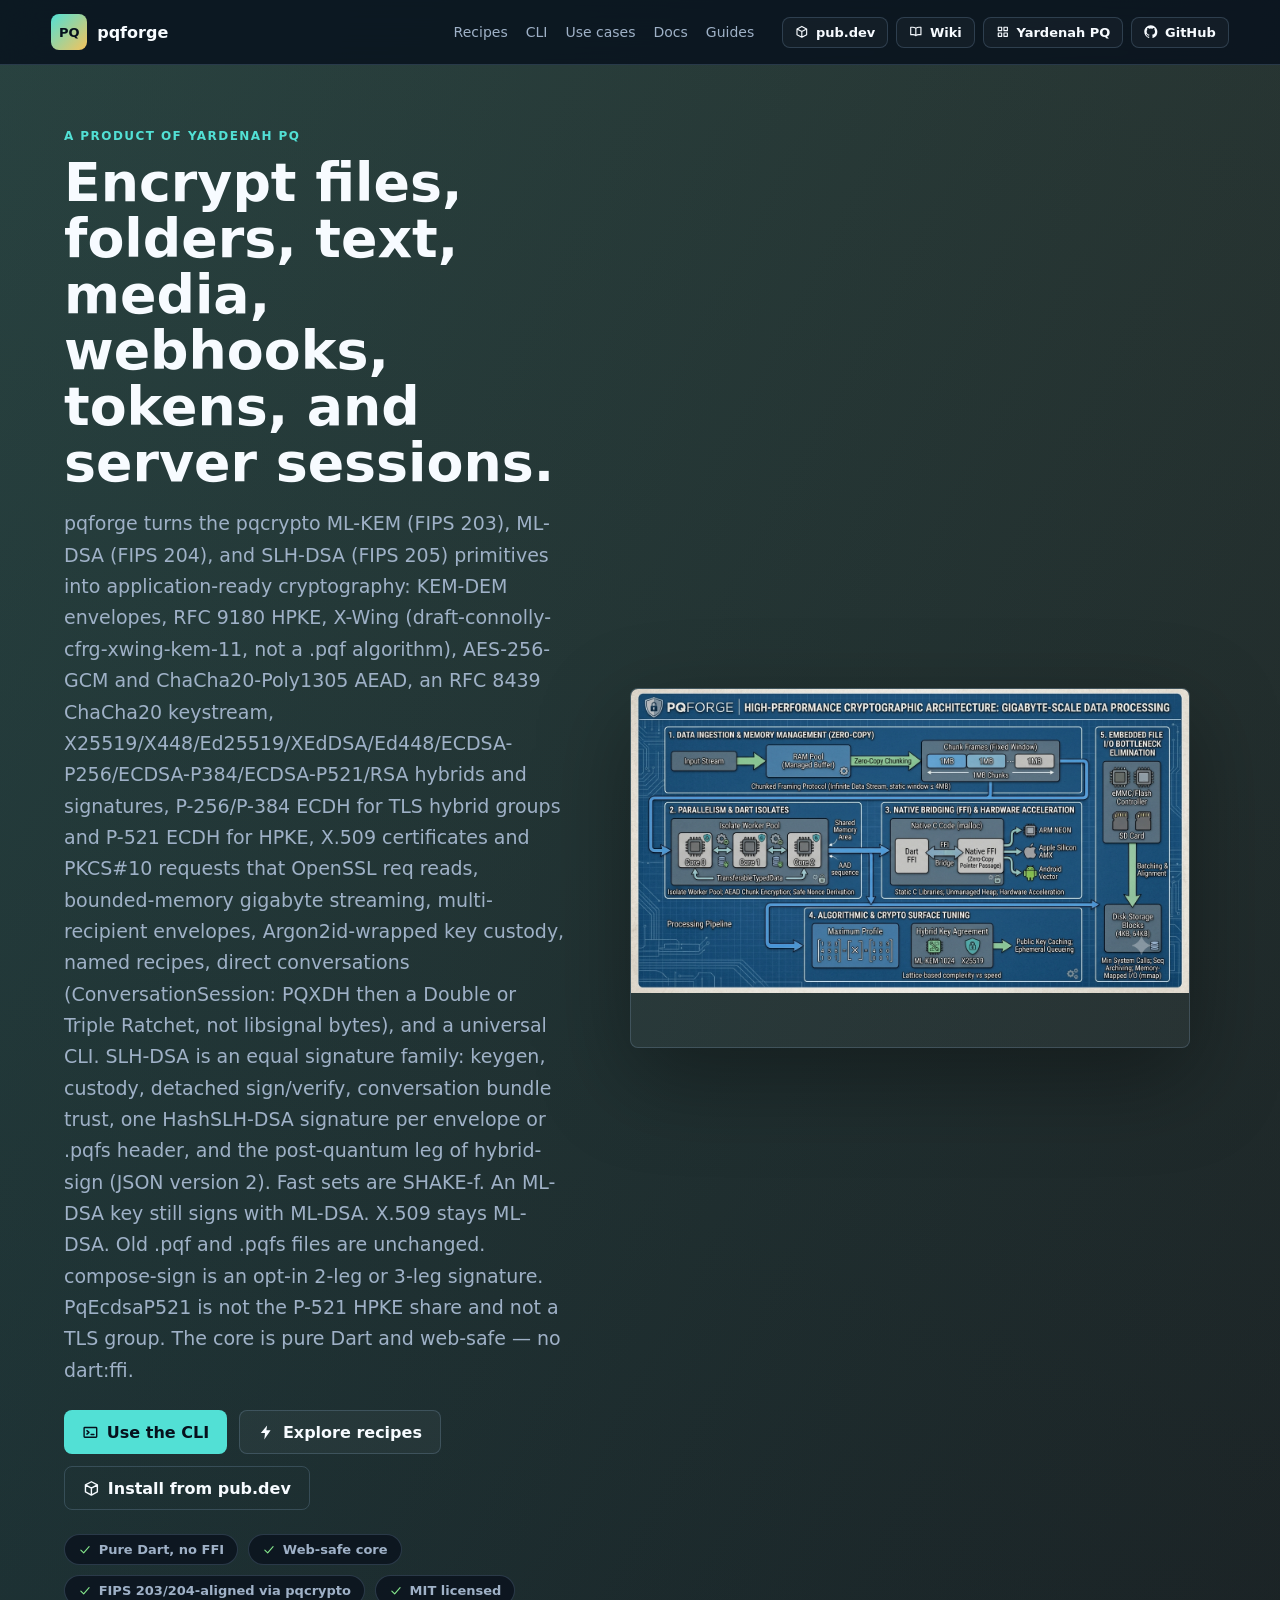
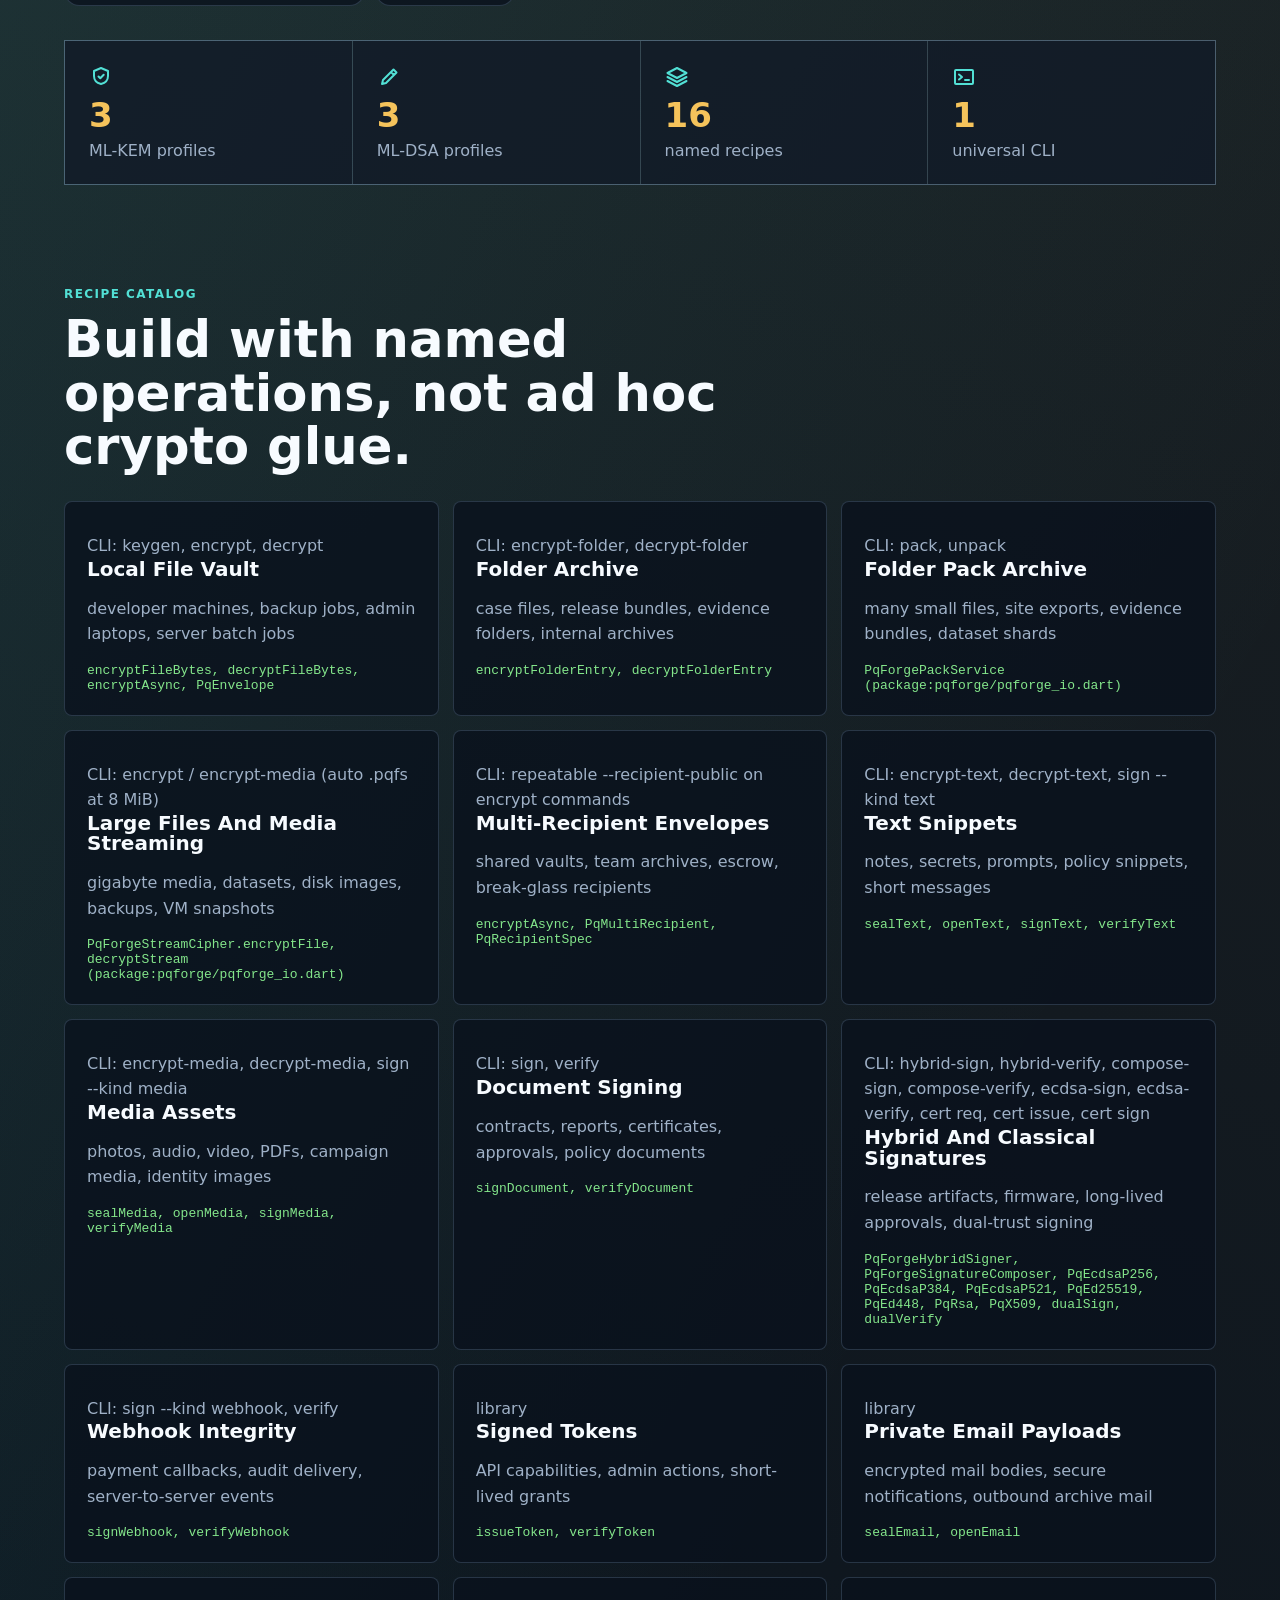
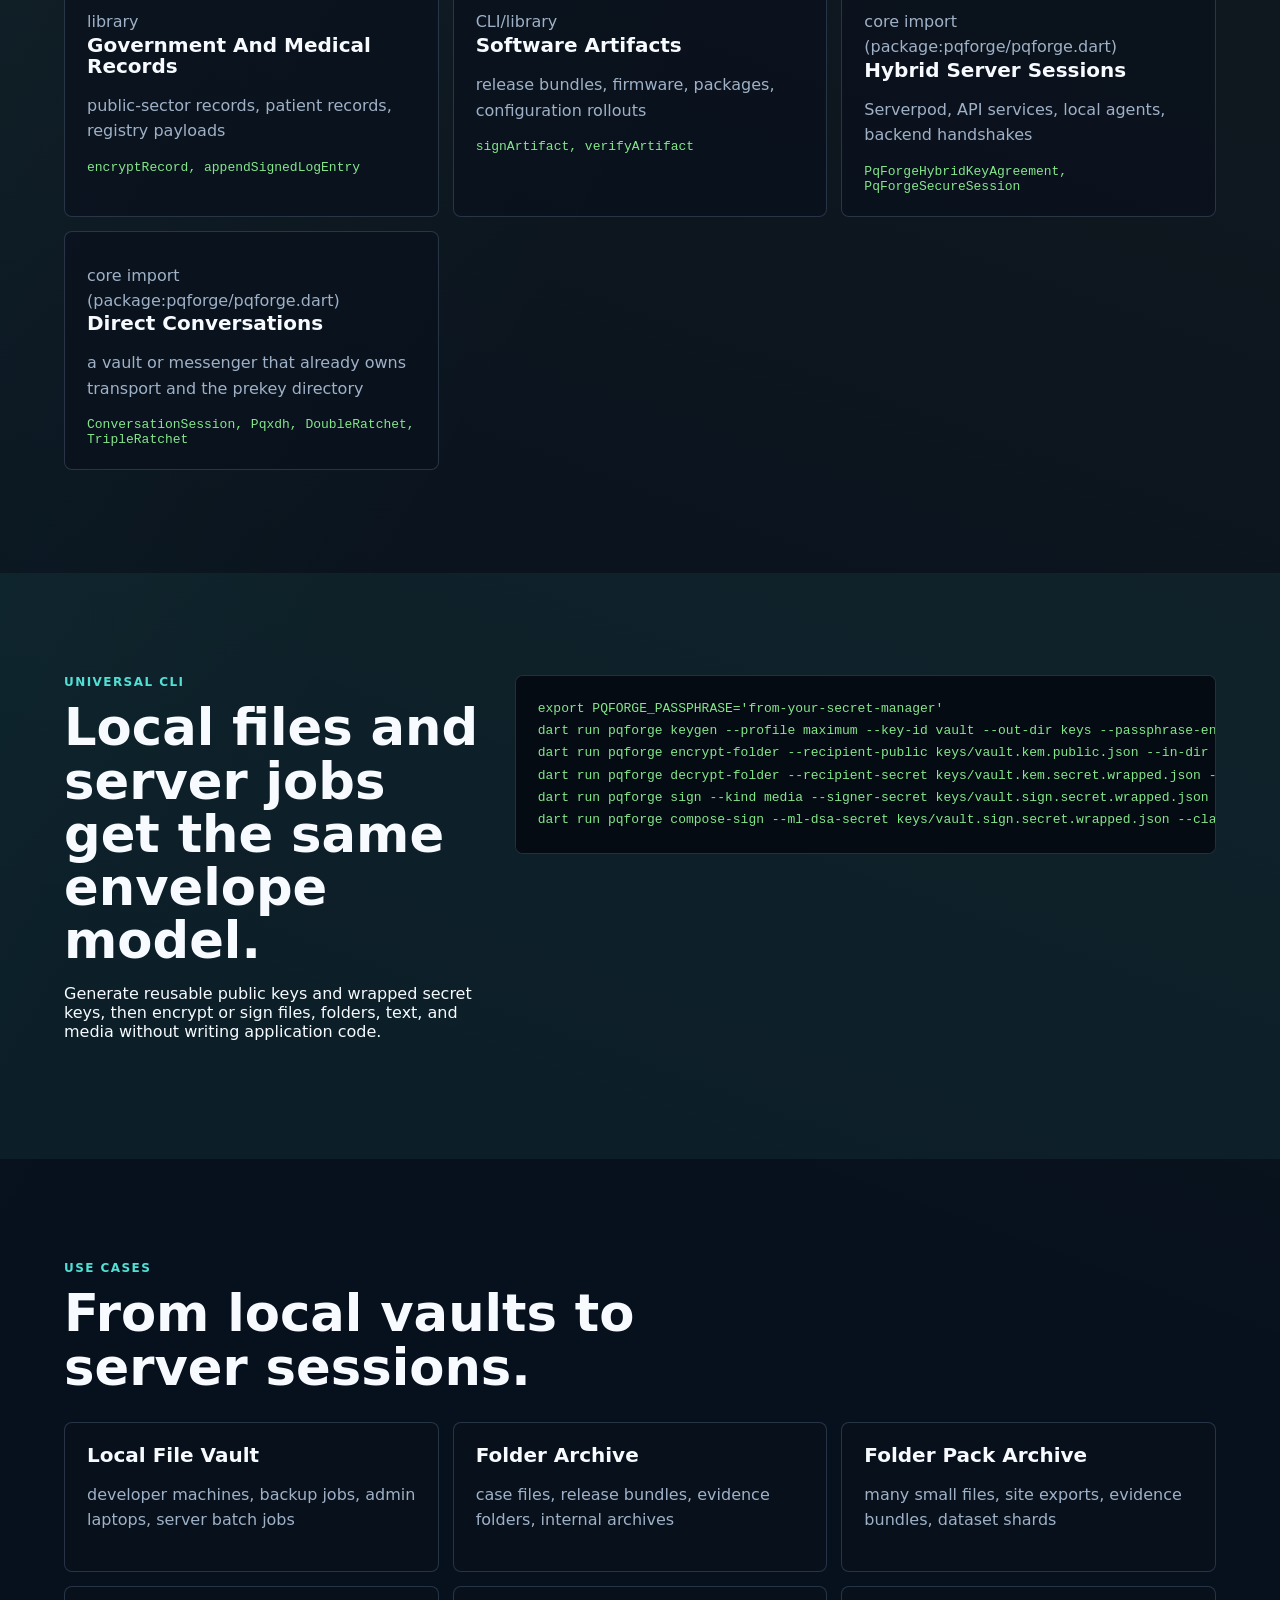
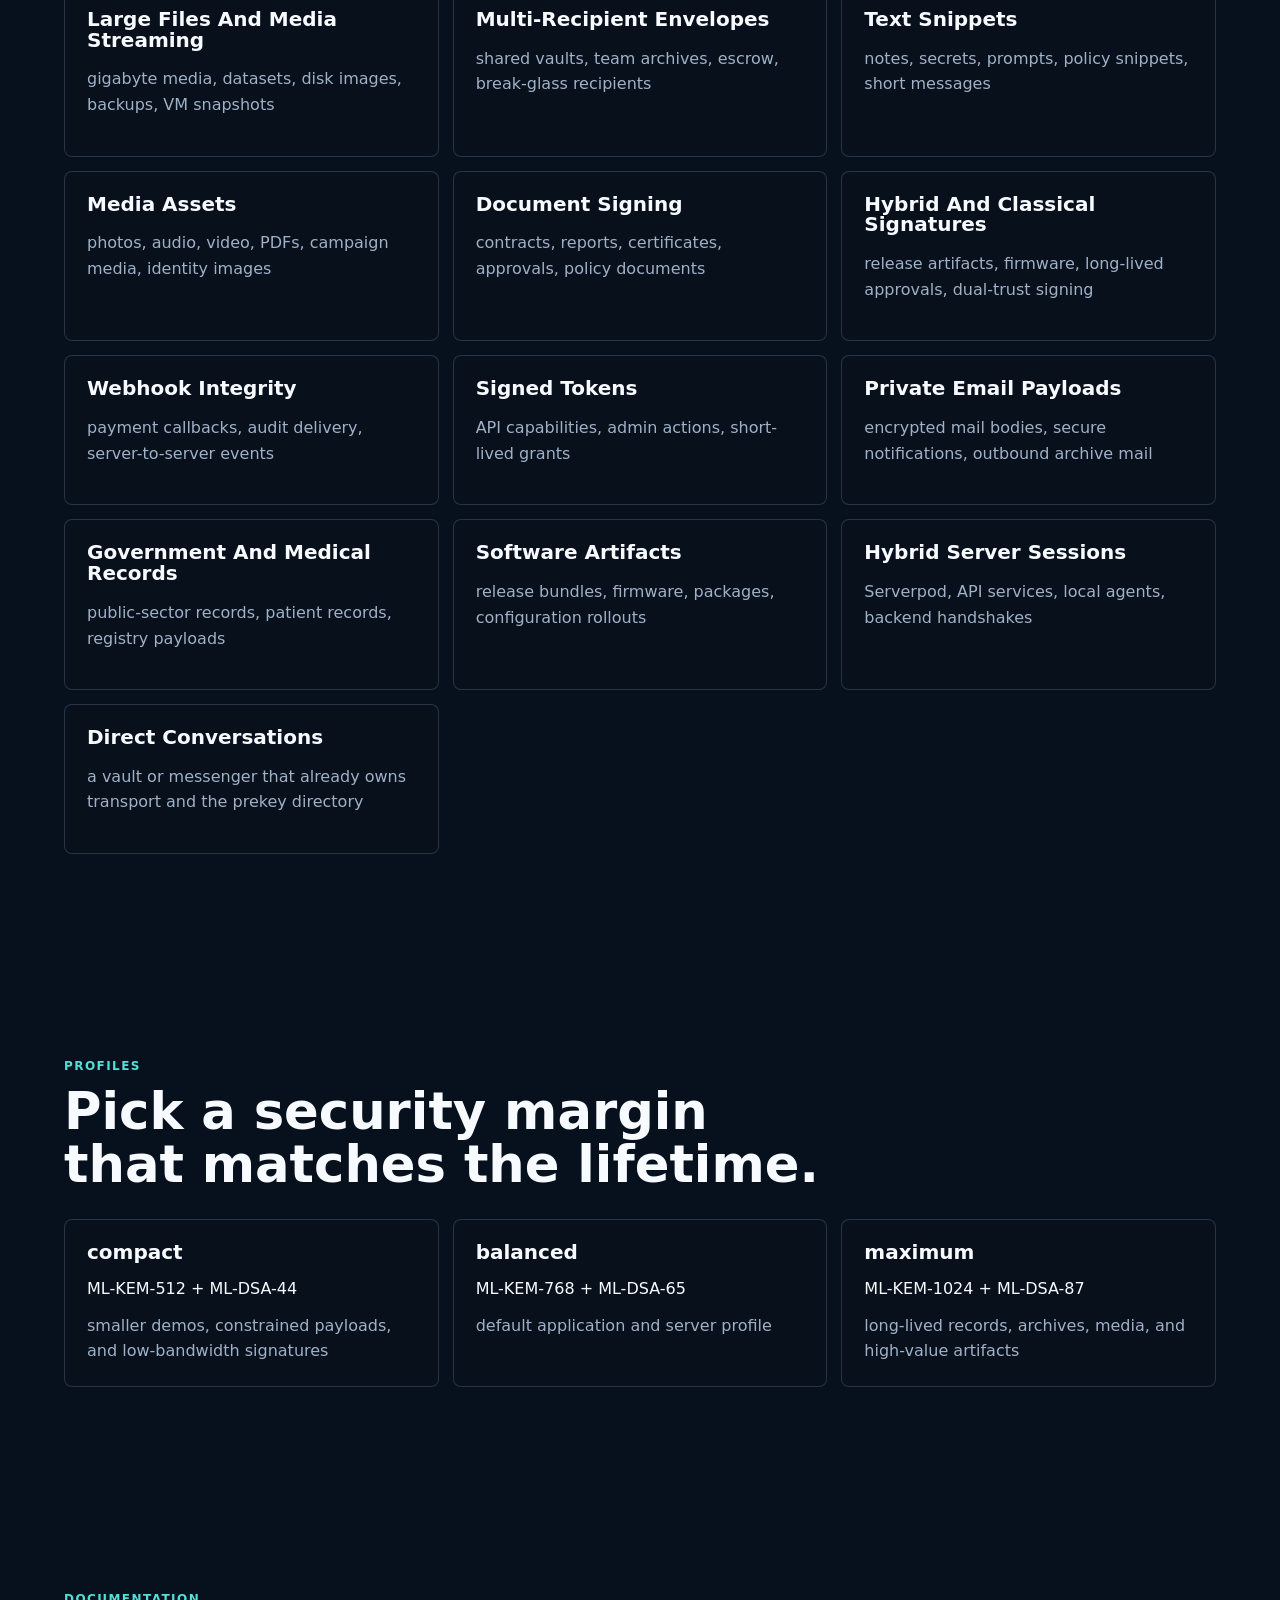
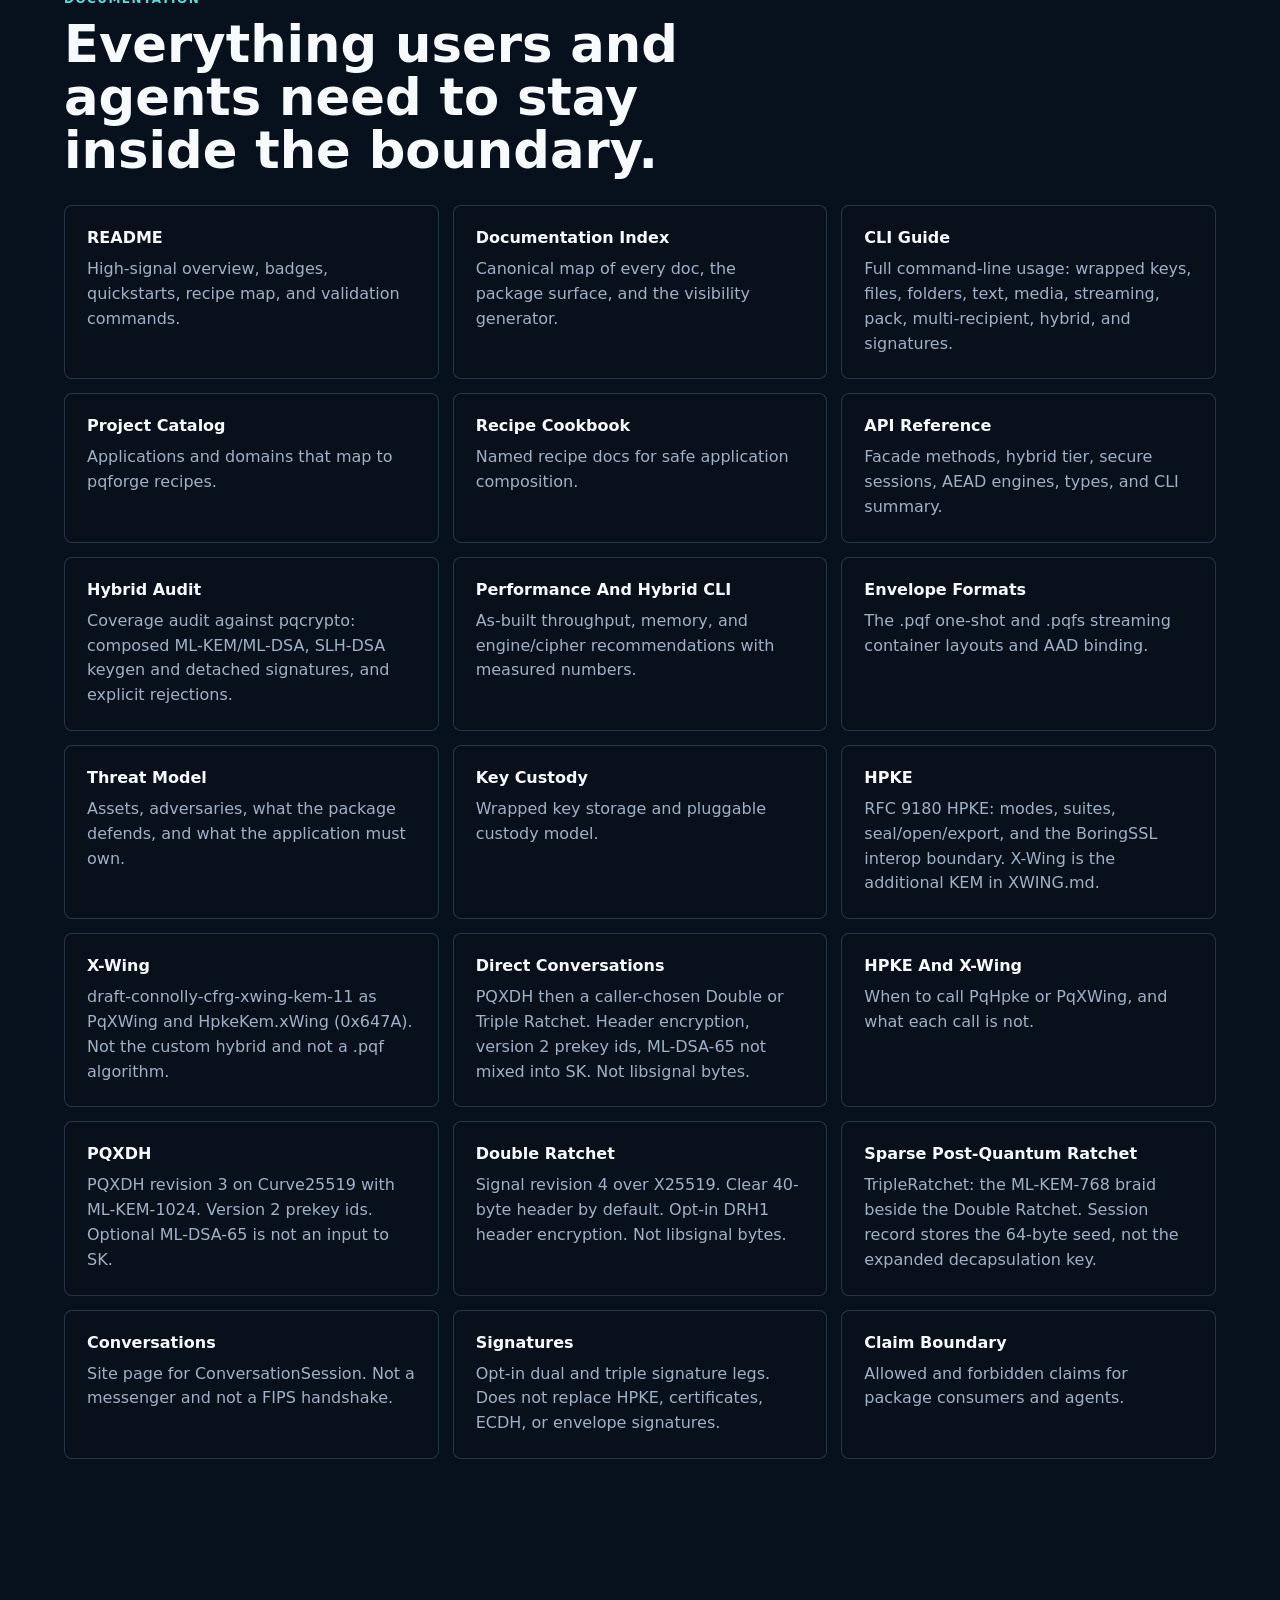
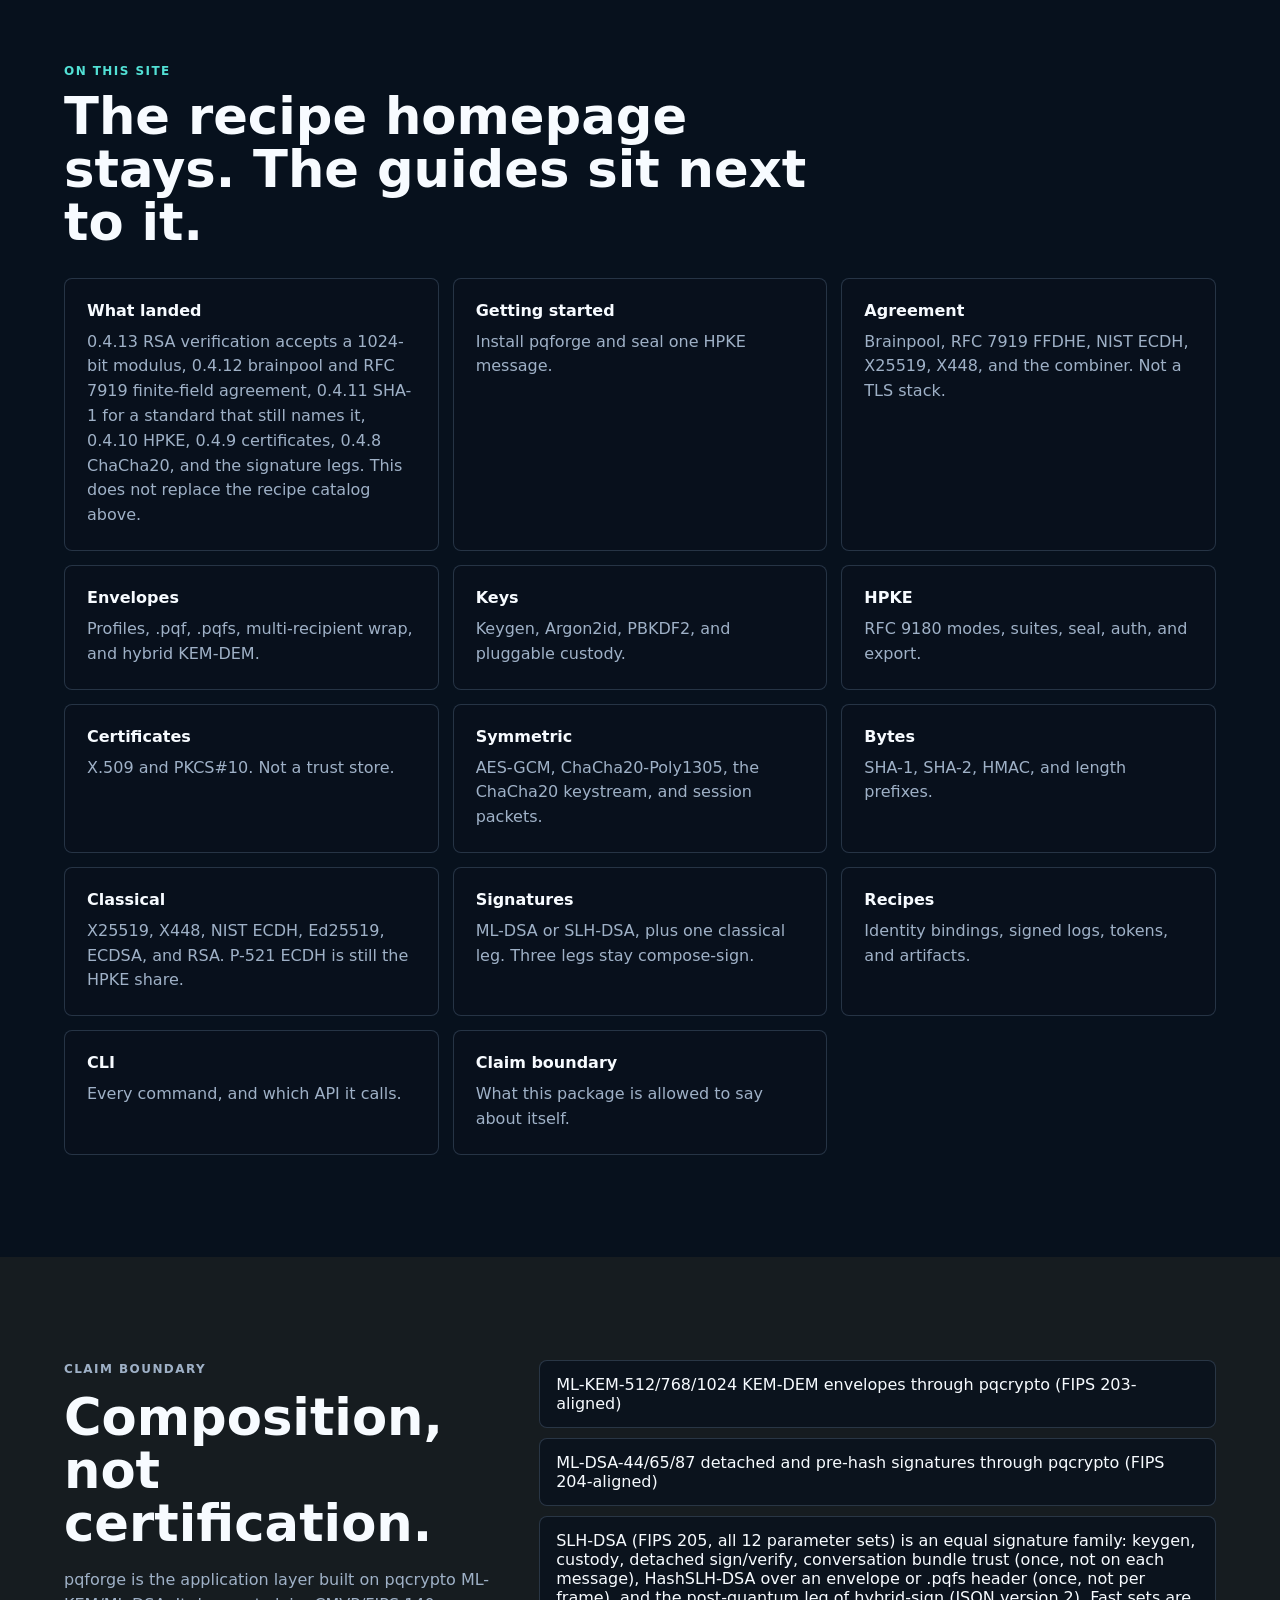
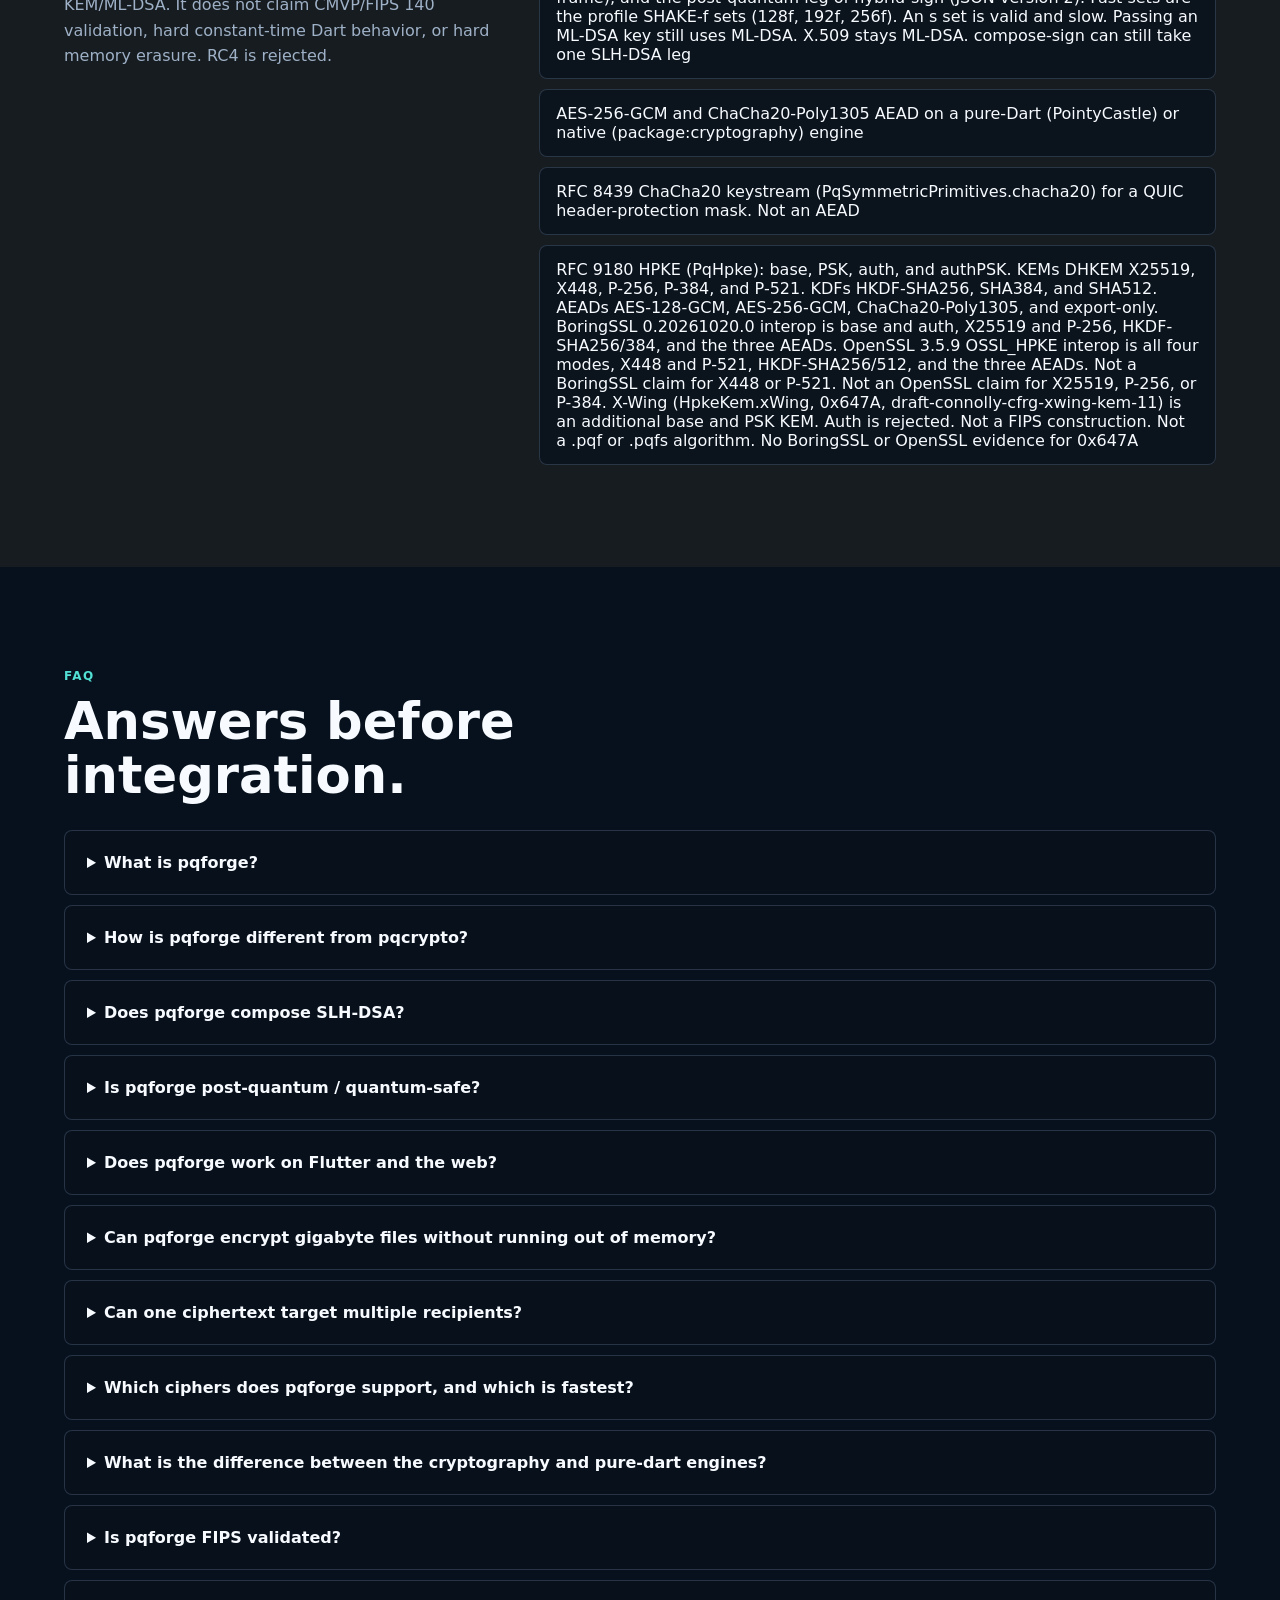
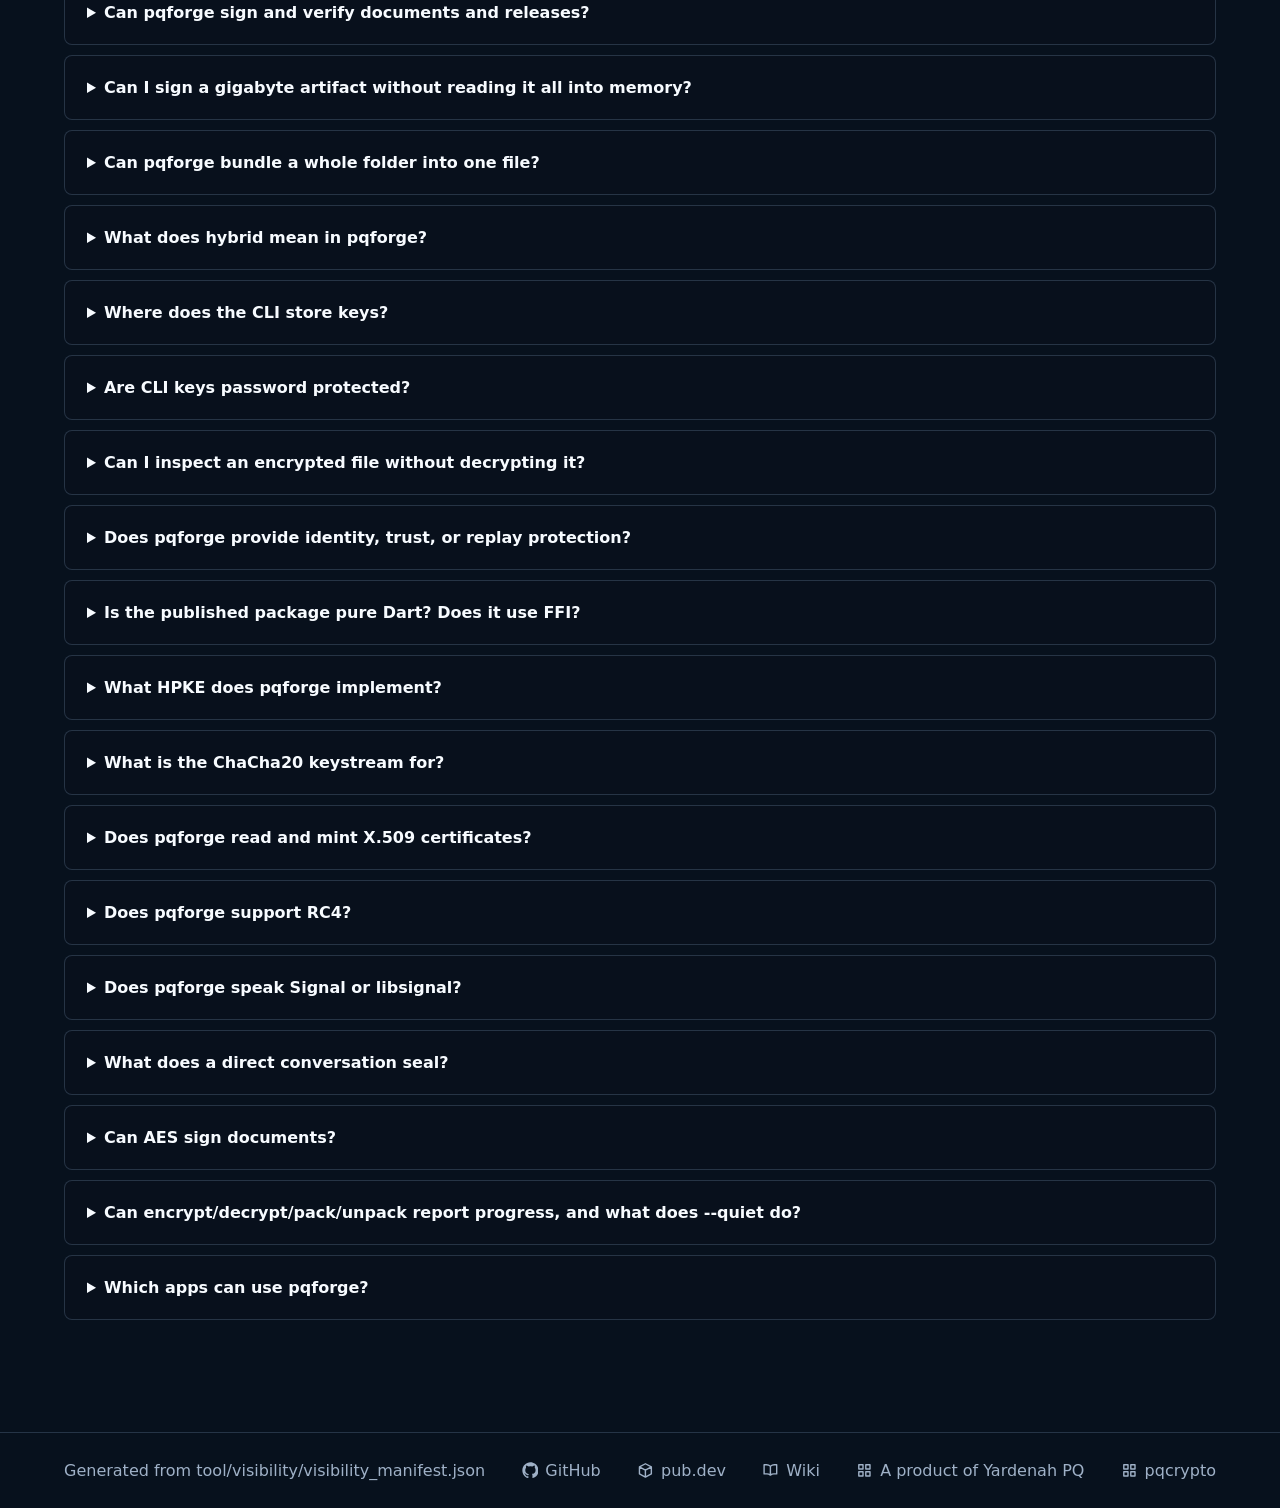
==== commit 1a8f9104: "feat: add direct conversations and equal SLH-DSA signing in 0.4.15 ConversationSession runs PQXDH an" ====
--- a/site/index.html
+++ b/site/index.html
@@ -4,7 +4,7 @@
   <meta charset="utf-8">
   <meta name="viewport" content="width=device-width, initial-scale=1">
   <title>pqforge: Post-Quantum Application Recipes for Dart</title>
-  <meta name="description" content="pqforge turns the pqcrypto ML-KEM (FIPS 203), ML-DSA (FIPS 204), and SLH-DSA (FIPS 205) primitives into application-ready cryptography: KEM-DEM envelopes, RFC 9180 HPKE, X-Wing (draft-connolly-cfrg-xwing-kem-11, not a .pqf algorithm), AES-256-GCM and ChaCha20-Poly1305 AEAD, an RFC 8439 ChaCha20 keystream, X25519/X448/Ed25519/XEdDSA/Ed448/ECDSA-P256/ECDSA-P384/ECDSA-P521/RSA hybrids and signatures, P-256/P-384 ECDH for TLS hybrid groups and P-521 ECDH for HPKE, X.509 certificates and PKCS#10 requests that OpenSSL req reads, bounded-memory gigabyte streaming, multi-recipient envelopes, Argon2id-wrapped key custody, named recipes, and a universal CLI. SLH-DSA is composed into keygen, custody, and detached sign/verify; envelopes and hybrid-sign remain ML-DSA-only. compose-sign is an opt-in 2-leg or 3-leg signature. PqEcdsaP521 is not the P-521 HPKE share and not a TLS group. The core is pure Dart and web-safe — no dart:ffi.">
+  <meta name="description" content="pqforge turns the pqcrypto ML-KEM (FIPS 203), ML-DSA (FIPS 204), and SLH-DSA (FIPS 205) primitives into application-ready cryptography: KEM-DEM envelopes, RFC 9180 HPKE, X-Wing (draft-connolly-cfrg-xwing-kem-11, not a .pqf algorithm), AES-256-GCM and ChaCha20-Poly1305 AEAD, an RFC 8439 ChaCha20 keystream, X25519/X448/Ed25519/XEdDSA/Ed448/ECDSA-P256/ECDSA-P384/ECDSA-P521/RSA hybrids and signatures, P-256/P-384 ECDH for TLS hybrid groups and P-521 ECDH for HPKE, X.509 certificates and PKCS#10 requests that OpenSSL req reads, bounded-memory gigabyte streaming, multi-recipient envelopes, Argon2id-wrapped key custody, named recipes, direct conversations (ConversationSession: PQXDH then a Double or Triple Ratchet, not libsignal bytes), and a universal CLI. SLH-DSA is an equal signature family: keygen, custody, detached sign/verify, conversation bundle trust, one HashSLH-DSA signature per envelope or .pqfs header, and the post-quantum leg of hybrid-sign (JSON version 2). Fast sets are SHAKE-f. An ML-DSA key still signs with ML-DSA. X.509 stays ML-DSA. Old .pqf and .pqfs files are unchanged. compose-sign is an opt-in 2-leg or 3-leg signature. PqEcdsaP521 is not the P-521 HPKE share and not a TLS group. The core is pure Dart and web-safe — no dart:ffi.">
   <meta name="keywords" content="Dart post-quantum encryption, Flutter post-quantum encryption, ML-KEM file encryption, ML-DSA signatures, PQC CLI, post-quantum webhooks, post-quantum document signing, Serverpod PQC, hybrid key agreement, Argon2id key wrapping, RFC 9180 HPKE, ChaCha20 keystream QUIC, X.509 Dart, ECDSA P-384, post-quantum streaming encryption, multi-recipient encryption, FIPS 203 ML-KEM, FIPS 204 ML-DSA, FIPS 205 SLH-DSA, quantum-safe Dart, hybrid signatures Ed25519 ECDSA, pqcrypto composition layer, web-safe Dart encryption, harvest-now-decrypt-later defense">
   <meta name="author" content="Turkana Nation">
   <meta name="theme-color" content="#07111d">
@@ -14,16 +14,16 @@
   <meta property="og:type" content="website">
   <meta property="og:site_name" content="pqforge">
   <meta property="og:title" content="pqforge: Post-Quantum Application Recipes for Dart">
-  <meta property="og:description" content="pqforge turns the pqcrypto ML-KEM (FIPS 203), ML-DSA (FIPS 204), and SLH-DSA (FIPS 205) primitives into application-ready cryptography: KEM-DEM envelopes, RFC 9180 HPKE, X-Wing (draft-connolly-cfrg-xwing-kem-11, not a .pqf algorithm), AES-256-GCM and ChaCha20-Poly1305 AEAD, an RFC 8439 ChaCha20 keystream, X25519/X448/Ed25519/XEdDSA/Ed448/ECDSA-P256/ECDSA-P384/ECDSA-P521/RSA hybrids and signatures, P-256/P-384 ECDH for TLS hybrid groups and P-521 ECDH for HPKE, X.509 certificates and PKCS#10 requests that OpenSSL req reads, bounded-memory gigabyte streaming, multi-recipient envelopes, Argon2id-wrapped key custody, named recipes, and a universal CLI. SLH-DSA is composed into keygen, custody, and detached sign/verify; envelopes and hybrid-sign remain ML-DSA-only. compose-sign is an opt-in 2-leg or 3-leg signature. PqEcdsaP521 is not the P-521 HPKE share and not a TLS group. The core is pure Dart and web-safe — no dart:ffi.">
+  <meta property="og:description" content="pqforge turns the pqcrypto ML-KEM (FIPS 203), ML-DSA (FIPS 204), and SLH-DSA (FIPS 205) primitives into application-ready cryptography: KEM-DEM envelopes, RFC 9180 HPKE, X-Wing (draft-connolly-cfrg-xwing-kem-11, not a .pqf algorithm), AES-256-GCM and ChaCha20-Poly1305 AEAD, an RFC 8439 ChaCha20 keystream, X25519/X448/Ed25519/XEdDSA/Ed448/ECDSA-P256/ECDSA-P384/ECDSA-P521/RSA hybrids and signatures, P-256/P-384 ECDH for TLS hybrid groups and P-521 ECDH for HPKE, X.509 certificates and PKCS#10 requests that OpenSSL req reads, bounded-memory gigabyte streaming, multi-recipient envelopes, Argon2id-wrapped key custody, named recipes, direct conversations (ConversationSession: PQXDH then a Double or Triple Ratchet, not libsignal bytes), and a universal CLI. SLH-DSA is an equal signature family: keygen, custody, detached sign/verify, conversation bundle trust, one HashSLH-DSA signature per envelope or .pqfs header, and the post-quantum leg of hybrid-sign (JSON version 2). Fast sets are SHAKE-f. An ML-DSA key still signs with ML-DSA. X.509 stays ML-DSA. Old .pqf and .pqfs files are unchanged. compose-sign is an opt-in 2-leg or 3-leg signature. PqEcdsaP521 is not the P-521 HPKE share and not a TLS group. The core is pure Dart and web-safe — no dart:ffi.">
   <meta property="og:url" content="https://turkananation.github.io/pqforge/">
   <meta property="og:image" content="https://turkananation.github.io/pqforge/assets/pqforge-protocol.png">
   <meta property="og:image:alt" content="pqforge recipe pipeline from payloads to post-quantum envelopes">
   <meta name="twitter:card" content="summary_large_image">
   <meta name="twitter:title" content="pqforge: Post-Quantum Application Recipes for Dart">
-  <meta name="twitter:description" content="pqforge turns the pqcrypto ML-KEM (FIPS 203), ML-DSA (FIPS 204), and SLH-DSA (FIPS 205) primitives into application-ready cryptography: KEM-DEM envelopes, RFC 9180 HPKE, X-Wing (draft-connolly-cfrg-xwing-kem-11, not a .pqf algorithm), AES-256-GCM and ChaCha20-Poly1305 AEAD, an RFC 8439 ChaCha20 keystream, X25519/X448/Ed25519/XEdDSA/Ed448/ECDSA-P256/ECDSA-P384/ECDSA-P521/RSA hybrids and signatures, P-256/P-384 ECDH for TLS hybrid groups and P-521 ECDH for HPKE, X.509 certificates and PKCS#10 requests that OpenSSL req reads, bounded-memory gigabyte streaming, multi-recipient envelopes, Argon2id-wrapped key custody, named recipes, and a universal CLI. SLH-DSA is composed into keygen, custody, and detached sign/verify; envelopes and hybrid-sign remain ML-DSA-only. compose-sign is an opt-in 2-leg or 3-leg signature. PqEcdsaP521 is not the P-521 HPKE share and not a TLS group. The core is pure Dart and web-safe — no dart:ffi.">
+  <meta name="twitter:description" content="pqforge turns the pqcrypto ML-KEM (FIPS 203), ML-DSA (FIPS 204), and SLH-DSA (FIPS 205) primitives into application-ready cryptography: KEM-DEM envelopes, RFC 9180 HPKE, X-Wing (draft-connolly-cfrg-xwing-kem-11, not a .pqf algorithm), AES-256-GCM and ChaCha20-Poly1305 AEAD, an RFC 8439 ChaCha20 keystream, X25519/X448/Ed25519/XEdDSA/Ed448/ECDSA-P256/ECDSA-P384/ECDSA-P521/RSA hybrids and signatures, P-256/P-384 ECDH for TLS hybrid groups and P-521 ECDH for HPKE, X.509 certificates and PKCS#10 requests that OpenSSL req reads, bounded-memory gigabyte streaming, multi-recipient envelopes, Argon2id-wrapped key custody, named recipes, direct conversations (ConversationSession: PQXDH then a Double or Triple Ratchet, not libsignal bytes), and a universal CLI. SLH-DSA is an equal signature family: keygen, custody, detached sign/verify, conversation bundle trust, one HashSLH-DSA signature per envelope or .pqfs header, and the post-quantum leg of hybrid-sign (JSON version 2). Fast sets are SHAKE-f. An ML-DSA key still signs with ML-DSA. X.509 stays ML-DSA. Old .pqf and .pqfs files are unchanged. compose-sign is an opt-in 2-leg or 3-leg signature. PqEcdsaP521 is not the P-521 HPKE share and not a TLS group. The core is pure Dart and web-safe — no dart:ffi.">
   <meta name="twitter:image" content="https://turkananation.github.io/pqforge/assets/pqforge-protocol.png">
-  <script type="application/ld+json">{"@context":"https://schema.org","@type":"SoftwareSourceCode","name":"pqforge","alternateName":"pqforge: Post-Quantum Application Recipes for Dart","description":"pqforge turns the pqcrypto ML-KEM (FIPS 203), ML-DSA (FIPS 204), and SLH-DSA (FIPS 205) primitives into application-ready cryptography: KEM-DEM envelopes, RFC 9180 HPKE, X-Wing (draft-connolly-cfrg-xwing-kem-11, not a .pqf algorithm), AES-256-GCM and ChaCha20-Poly1305 AEAD, an RFC 8439 ChaCha20 keystream, X25519/X448/Ed25519/XEdDSA/Ed448/ECDSA-P256/ECDSA-P384/ECDSA-P521/RSA hybrids and signatures, P-256/P-384 ECDH for TLS hybrid groups and P-521 ECDH for HPKE, X.509 certificates and PKCS#10 requests that OpenSSL req reads, bounded-memory gigabyte streaming, multi-recipient envelopes, Argon2id-wrapped key custody, named recipes, and a universal CLI. SLH-DSA is composed into keygen, custody, and detached sign/verify; envelopes and hybrid-sign remain ML-DSA-only. compose-sign is an opt-in 2-leg or 3-leg signature. PqEcdsaP521 is not the P-521 HPKE share and not a TLS group. The core is pure Dart and web-safe — no dart:ffi.","url":"https://turkananation.github.io/pqforge/","codeRepository":"https://github.com/turkananation/pqforge","programmingLanguage":"Dart","runtimePlatform":["Dart VM","Flutter","Serverpod","CLI"],"license":"MIT","softwareVersion":"0.4.15","applicationCategory":"Cryptography composition library","keywords":["Dart post-quantum encryption","Flutter post-quantum encryption","ML-KEM file encryption","ML-DSA signatures","PQC CLI","post-quantum webhooks","post-quantum document signing","Serverpod PQC","hybrid key agreement","Argon2id key wrapping","RFC 9180 HPKE","ChaCha20 keystream QUIC","X.509 Dart","ECDSA P-384","post-quantum streaming encryption","multi-recipient encryption","FIPS 203 ML-KEM","FIPS 204 ML-DSA","FIPS 205 SLH-DSA","quantum-safe Dart","hybrid signatures Ed25519 ECDSA","pqcrypto composition layer","web-safe Dart encryption","harvest-now-decrypt-later defense"],"maintainer":{"@type":"Person","name":"Turkana Nation"},"publisher":{"@type":"Organization","name":"Yardenah PQ","url":"https://yardenah.com"},"sameAs":["https://yardenah.com","https://github.com/turkananation/pqforge","https://pub.dev/packages/pqforge","https://pub.dev/documentation/pqforge/latest/","https://github.com/turkananation/pqforge/wiki"],"isBasedOn":{"@type":"SoftwareSourceCode","name":"pqcrypto","description":"pqcrypto is the primitives package: pure-Dart NIST FIPS 203 ML-KEM, FIPS 204 ML-DSA, and FIPS 205 SLH-DSA (all 12 parameter sets), plus SHA-2 and SHA-3/SHAKE, with zero runtime dependencies. It exposes raw key generation, encapsulation/decapsulation, and sign/verify over byte arrays.","url":"https://pub.dev/packages/pqcrypto","codeRepository":"https://github.com/turkananation/pqcrypto"},"capabilities":["ML-KEM-512/768/1024 KEM-DEM envelopes through pqcrypto (FIPS 203-aligned)","ML-DSA-44/65/87 detached and pre-hash signatures through pqcrypto (FIPS 204-aligned)","SLH-DSA (FIPS 205, all 12 parameter sets) composed into keygen, custody, and detached sign/verify; not used for envelopes or hybrid-sign. compose-sign can take one SLH-DSA leg when that key is passed","AES-256-GCM and ChaCha20-Poly1305 AEAD on a pure-Dart (PointyCastle) or native (package:cryptography) engine","RFC 8439 ChaCha20 keystream (PqSymmetricPrimitives.chacha20) for a QUIC header-protection mask. Not an AEAD","RFC 9180 HPKE (PqHpke): base, PSK, auth, and authPSK. KEMs DHKEM X25519, X448, P-256, P-384, and P-521. KDFs HKDF-SHA256, SHA384, and SHA512. AEADs AES-128-GCM, AES-256-GCM, ChaCha20-Poly1305, and export-only. BoringSSL 0.20261020.0 interop is base and auth, X25519 and P-256, HKDF-SHA256/384, and the three AEADs. OpenSSL 3.5.9 OSSL_HPKE interop is all four modes, X448 and P-521, HKDF-SHA256/512, and the three AEADs. Not a BoringSSL claim for X448 or P-521. Not an OpenSSL claim for X25519, P-256, or P-384. X-Wing (HpkeKem.xWing, 0x647A, draft-connolly-cfrg-xwing-kem-11) is an additional base and PSK KEM. Auth is rejected. Not a FIPS construction. Not a .pqf or .pqfs algorithm. No BoringSSL or OpenSSL evidence for 0x647A","Signal Double Ratchet revision 4 (DoubleRatchet) over X25519 and pqforge AES-256-GCM or ChaCha20-Poly1305. The header is 40 bytes and the nonce is 12 zero bytes. HMAC is pqcrypto. Not libsignal bytes, not PQXDH, not the Sparse Post-Quantum Ratchet, and not a FIPS module. PqFipsMode refuses the ChaCha suite. Pqxdh and TripleRatchet are exported and throw","XEdDSA on Curve25519 (PqXeddsa). A 32-byte X25519 secret and a 64-byte signature matching libsignal PrivateKey::calculate_signature, with the Edwards sign bit in the high bit of S. signAll and verifyAll use isolates when dart:isolate exists. Pqxdh.signedPrekeyAuthentic checks the signed prekey. The PQXDH handshake still throws. Not VXEdDSA, not XEd448, not a FIPS signature, and not a CLI command","X.509 certificates and PKCS#10 requests (PqX509) that openssl req reads: parse, mint, one signature check, and a path check against caller anchors. cert req, cert issue, cert sign, cert inspect, and cert verify. Not a trust store, not AIA, OCSP fetching, or CT","ECDSA P-384 (PqEcdsaP384, low-S), ECDSA P-521 (PqEcdsaP521, low-S; not the HPKE share and not a TLS group), RSA PKCS#1 v1.5 and RSASSA-PSS (PqRsa, SHA-256/384/512), and synchronous RFC 8032 Ed25519 (PqEd25519) and Ed448 (PqEd448, empty context; not an X.509 algorithm)","Bounded-memory .pqfs streaming for gigabyte-scale files: signed header plus independently authenticated frames, auto-engaged at 8 MiB","Multi-recipient envelopes: one sealed payload, the DEM key wrapped per recipient, with no wire-format change","X25519 plus ML-KEM hybrid KEM-DEM so confidentiality holds while either Module-LWE or Curve25519 stands","NIST P-256 and P-384 ECDH (uncompressed SEC1, x-coordinate secret) for TLS hybrid groups. P-521 ECDH is the HPKE share, not a TLS group and not a signature","RFC 5869 HKDF-Extract/Expand (SHA-256 and SHA-384), SHA-384/SHA-512 digest facades, and dart2js-safe sync ChaCha20-Poly1305 with a caller-supplied nonce (`supportsChaCha20Poly1305`)","RFC 3174 SHA-1 (PqBytes.sha1 and sha1OfStream, 20 bytes). Collision resistance is broken. It exists for a standard that still names SHA-1, such as DNSSEC NSEC3 (RFC 5155) and DS digest type 1 (RFC 4034). Not a signature. Not a hash for a new protocol. SHA-256, SHA-384, and SHA-512 remain the digests for new work","ML-DSA plus Ed25519 or ECDSA-P256 hybrid signatures, and standalone ECDSA-P256 (RFC 6979, low-S). hybrid-sign also accepts opt-in ECDSA-P384 and ECDSA-P521. compose-sign opts in 2 or 3 legs among ML-DSA, SLH-DSA, Ed25519, and those ECDSA curves. ECDSA-P384 and ECDSA-P521 are keygen opt-ins, not the default classical set. PqEcdsaP521 is not the P-521 HPKE share and not a TLS group","Digest-mode signing over a streamed SHA-256 for gigabyte artifacts in O(1) memory","pack/unpack a whole folder into one encrypted streaming archive (one KEM encapsulation and one signature for the tree)","Argon2id plus AES-256-GCM wrapped key custody with pluggable stores; PBKDF2 wrapping under FIPS mode","Named recipes for files, folders, text, media, email, documents, webhooks, tokens, records, logs, artifacts, and identity bindings","Universal CLI plus AOT-compiled release binaries for local, server, and release-pipeline workflows; encrypt/decrypt/text/media/folder/pack/unpack/sign/verify/hybrid-sign/compose-sign/ecdsa-sign report live progress (folder jobs forward byte progress from isolates; keygen reports wrapping progress), --quiet mutes per-file lines (and keygen listings), and non-regular files are skipped","FIPS deployment layer (PqFipsMode), swappable lattice backend (PqLatticeProvider), and a swappable DRBG (PqRandom.generator)","Pure-Dart, web-safe core (no dart:ffi); dart:io file streaming behind package:pqforge/pqforge_io.dart"],"doesNotProvide":["CMVP/FIPS 140 module validation","A hard constant-time guarantee for Dart runtimes","A hard memory-erasure guarantee","Public-key trust, identity vetting, or legal e-signature policy","Replay stores, authorization policy, TLS, or secure infrastructure operations","RC4 or unauthenticated encryption","BoringSSL HPKE for X448, P-521, PSK, or HKDF-SHA512","An OpenSSL HPKE claim for X25519, P-256, or P-384","X-Wing as a FIPS construction, an authenticated HPKE KEM, a .pqf or .pqfs algorithm, or a BoringSSL or OpenSSL interop claim","The PQXDH handshake and the Sparse Post-Quantum Ratchet (exported scaffolds that throw). VXEdDSA, XEd448, and the ML-KEM Braid incremental interface. A libsignal byte match or a FIPS-validated Double Ratchet. PqXeddsa is not a FIPS signature and not a CLI command","A WebPKI trust store, AIA, OCSP fetching, or certificate transparency","ECDSA-P521 as a TLS group or as the HPKE P-521 KEM. PqEcdsaP521 only signs","SHA-1 as a signature or as the hash for a new protocol. PqBytes.sha1 is only the RFC 3174 digest"],"evidenceBoundary":{"allowed_claims":["FIPS 203-aligned ML-KEM through pqcrypto.","FIPS 204-aligned ML-DSA through pqcrypto.","FIPS 205-aligned SLH-DSA through pqcrypto. pqforge composes it into keygen, custody, and detached sign/verify. Envelopes and hybrid-sign remain ML-DSA-only. compose-sign can take one SLH-DSA leg when that key is passed.","Application-layer composition helpers for KEM-DEM, AEAD sessions, hybrid key agreement, streaming, multi-recipient envelopes, wrapped key custody, signatures, recipes, X.509, RFC 9180 HPKE, and CLI workflows.","Best-effort zeroization in Dart."],"forbidden_claims":["FIPS validated","FIPS 140 validated","CMVP validated","certified","hard constant-time Dart guarantee","hard memory-erasure guarantee","ML-KEM alone is secure transport","AES signs documents","RC4 is supported"],"summary":"The package provides application composition around pqcrypto evidence. It is not a validated cryptographic module."},"recipes":[{"name":"Local File Vault","surface":"CLI: keygen, encrypt, decrypt","apps":"developer machines, backup jobs, admin laptops, server batch jobs","apis":"encryptFileBytes, decryptFileBytes, encryptAsync, PqEnvelope","caveat":"Use wrapped secret keys and external storage policy."},{"name":"Folder Archive","surface":"CLI: encrypt-folder, decrypt-folder","apps":"case files, release bundles, evidence folders, internal archives","apis":"encryptFolderEntry, decryptFolderEntry","caveat":"Each file is an independent envelope; folder commands run files concurrently via --concurrency."},{"name":"Folder Pack Archive","surface":"CLI: pack, unpack","apps":"many small files, site exports, evidence bundles, dataset shards","apis":"PqForgePackService (package:pqforge/pqforge_io.dart)","caveat":"One KEM encapsulation and one signature for the whole tree; restores path-traversal-safe and streams end to end."},{"name":"Large Files And Media Streaming","surface":"CLI: encrypt / encrypt-media (auto .pqfs at 8 MiB)","apps":"gigabyte media, datasets, disk images, backups, VM snapshots","apis":"PqForgeStreamCipher.encryptFile, decryptStream (package:pqforge/pqforge_io.dart)","caveat":"Streaming I/O lives behind the dart:io entrypoint; the working set is roughly two frames regardless of file size."},{"name":"Multi-Recipient Envelopes","surface":"CLI: repeatable --recipient-public on encrypt commands","apps":"shared vaults, team archives, escrow, break-glass recipients","apis":"encryptAsync, PqMultiRecipient, PqRecipientSpec","caveat":"The payload is sealed once and key-wrapped per recipient; the app still authenticates each recipient public key."},{"name":"Text Snippets","surface":"CLI: encrypt-text, decrypt-text, sign --kind text","apps":"notes, secrets, prompts, policy snippets, short messages","apis":"sealText, openText, signText, verifyText","caveat":"UTF-8 text only; binary data should use file or media recipes."},{"name":"Media Assets","surface":"CLI: encrypt-media, decrypt-media, sign --kind media","apps":"photos, audio, video, PDFs, campaign media, identity images","apis":"sealMedia, openMedia, signMedia, verifyMedia","caveat":"Bind MIME type and media id; classify content before storing."},{"name":"Document Signing","surface":"CLI: sign, verify","apps":"contracts, reports, certificates, approvals, policy documents","apis":"signDocument, verifyDocument","caveat":"Detached sign may be ML-DSA or SLH-DSA. Application owns legal policy and signer identity vetting."},{"name":"Hybrid And Classical Signatures","surface":"CLI: hybrid-sign, hybrid-verify, compose-sign, compose-verify, ecdsa-sign, ecdsa-verify, cert req, cert issue, cert sign","apps":"release artifacts, firmware, long-lived approvals, dual-trust signing","apis":"PqForgeHybridSigner, PqForgeSignatureComposer, PqEcdsaP256, PqEcdsaP384, PqEcdsaP521, PqEd25519, PqEd448, PqRsa, PqX509, dualSign, dualVerify","caveat":"hybrid-sign policy is require-both or accept-either. compose-sign policy is require-all (default) or accept-any. --digest signs the streamed SHA-256 for gigabyte inputs. ECDSA-P384 and ECDSA-P521 are keygen opt-ins. PqEcdsaP521 is not the HPKE share."},{"name":"Webhook Integrity","surface":"CLI: sign --kind webhook, verify","apps":"payment callbacks, audit delivery, server-to-server events","apis":"signWebhook, verifyWebhook","caveat":"Signer may be ML-DSA or SLH-DSA. Application owns replay windows and key publication."},{"name":"Signed Tokens","surface":"library","apps":"API capabilities, admin actions, short-lived grants","apis":"issueToken, verifyToken","caveat":"Signer may be ML-DSA or SLH-DSA. Application owns revocation and authorization policy."},{"name":"Private Email Payloads","surface":"library","apps":"encrypted mail bodies, secure notifications, outbound archive mail","apis":"sealEmail, openEmail","caveat":"Transport headers and metadata may remain visible unless the app hides them."},{"name":"Government And Medical Records","surface":"library","apps":"public-sector records, patient records, registry payloads","apis":"encryptRecord, appendSignedLogEntry","caveat":"Record encryption is ML-KEM. The signed log may be ML-DSA or SLH-DSA. Application owns access control, retention, and audit policy."},{"name":"Software Artifacts","surface":"CLI/library","apps":"release bundles, firmware, packages, configuration rollouts","apis":"signArtifact, verifyArtifact","caveat":"Sign version and target metadata to block rollback replay. The detached signature may be ML-DSA or SLH-DSA. compose-sign is the separate 2-leg or 3-leg container."},{"name":"Hybrid Server Sessions","surface":"core import (package:pqforge/pqforge.dart)","apps":"Serverpod, API services, local agents, backend handshakes","apis":"PqForgeHybridKeyAgreement, PqForgeSecureSession","caveat":"Authenticate public key bundles and design replay/session storage."}],"generatedBy":"Generated by dart run tool/visibility/generate_visibility.dart. Edit tool/visibility/visibility_manifest.json instead.","dateModified":"2026-11-17"}</script>
-  <script type="application/ld+json">{"@context":"https://schema.org","@type":"FAQPage","mainEntity":[{"@type":"Question","name":"What is pqforge?","acceptedAnswer":{"@type":"Answer","text":"pqforge is a pure-Dart post-quantum application toolkit. It turns the ML-KEM, ML-DSA, and SLH-DSA primitives from pqcrypto into encrypted files, folders, text, media, email payloads, records, signed documents, signed webhooks, signed tokens, release artifacts, tamper-evident logs, identity bindings, hybrid sessions, wrapped key custody, and a universal CLI. SLH-DSA (FIPS 205) is composed into keygen, custody, and detached sign/verify; envelopes and hybrid-sign remain ML-DSA-only. compose-sign can take one SLH-DSA leg when that key is passed."}},{"@type":"Question","name":"How is pqforge different from pqcrypto?","acceptedAnswer":{"@type":"Answer","text":"pqcrypto is the primitives layer: FIPS 203 ML-KEM, FIPS 204 ML-DSA, FIPS 205 SLH-DSA (all 12 parameter sets), SHA-2, and SHA-3/SHAKE with zero runtime dependencies. pqforge is the application layer built on top of it: KEM-DEM envelopes, AES-256-GCM and ChaCha20-Poly1305 AEAD, RFC 9180 HPKE (X25519, X448, P-256, P-384, P-521), X25519/Ed25519/ECDSA-P256 hybrids plus opt-in ECDSA-P384 and ECDSA-P521, P-256/P-384 ECDH for TLS hybrid groups and P-521 ECDH for HPKE, key custody, streaming, multi-recipient envelopes, named recipes, compose-sign, and a CLI. SLH-DSA is composed into keygen and detached sign/verify, and is not used for envelopes or hybrid-sign. PqEcdsaP521 is not the P-521 HPKE share and not a TLS group. Use pqcrypto for raw algorithms; use pqforge to ship a feature."}},{"@type":"Question","name":"Does pqforge compose SLH-DSA?","acceptedAnswer":{"@type":"Answer","text":"Yes, for key generation, custody, and detached signatures. pqcrypto 0.4.4 ships all 12 FIPS 205 SLH-DSA parameter sets. pqforge exposes them as PqSlhDsaAlgorithm / PqSlhDsaPrimitives, emits a profile-matched SHAKE-f key from keygen (compact 128f, balanced 192f, maximum 256f), and accepts those keys on sign/verify (document, text, media, artifact, webhook) and on issueToken, appendSignedLogEntry, and createIdentityBinding via slhDsa:. Envelope headers, streaming signatures, and hybrid-sign remain ML-DSA-only because SLH-DSA signatures are 8-50 KiB and the s sets are slow. compose-sign can take one SLH-DSA leg when you pass that key. That does not put SLH-DSA on an envelope or on hybrid-sign."}},{"@type":"Question","name":"Is pqforge post-quantum / quantum-safe?","acceptedAnswer":{"@type":"Answer","text":"Yes. It uses NIST FIPS 203 ML-KEM for key establishment and FIPS 204 ML-DSA for signatures through pqcrypto, so confidentiality and signatures resist quantum attacks. Hybrid modes add X25519, Ed25519, or ECDSA-P256 so security also holds if a classical break ever lands on the post-quantum scheme."}},{"@type":"Question","name":"Does pqforge work on Flutter and the web?","acceptedAnswer":{"@type":"Answer","text":"Yes. The core import, package:pqforge/pqforge.dart, is pure Dart and web-safe with no dart:ffi, so the same code runs on the Dart VM, Flutter, and the web. Gigabyte-scale dart:io file streaming lives behind package:pqforge/pqforge_io.dart. On Flutter, FlutterCryptography.enable() adds hardware-backed AEAD."}},{"@type":"Question","name":"Can pqforge encrypt gigabyte files without running out of memory?","acceptedAnswer":{"@type":"Answer","text":"Yes. Inputs at or above 8 MiB automatically use the .pqfs streaming container: a signed master header followed by independently authenticated frames, with a working set of roughly two frames regardless of total size. Per-frame sequence and final-flag binding prevent truncation, reordering, duplication, and splicing."}},{"@type":"Question","name":"Can one ciphertext target multiple recipients?","acceptedAnswer":{"@type":"Answer","text":"Yes. Repeat --recipient-public on the encrypt commands (or use PqMultiRecipient in the library). The payload is sealed exactly once and the DEM key is wrapped to each additional recipient as a metadata entry, costing about 1.6 KB and 2 ms per extra recipient instead of a full re-encryption. Entries can individually be hybrid, and it works for both one-shot envelopes and .pqfs streams."}},{"@type":"Question","name":"Which ciphers does pqforge support, and which is fastest?","acceptedAnswer":{"@type":"Answer","text":"AES-256-GCM (default) and ChaCha20-Poly1305, on a pure-Dart PointyCastle engine or the native package:cryptography engine. Where hardware AES is not dispatched, ChaCha20-Poly1305 measures about 30.4 MiB/s versus 11.5 MiB/s for AES-256-GCM (about 2.6x); with hardware AEAD both exceed 1 GB/s. RC4 is rejected."}},{"@type":"Question","name":"What is the difference between the cryptography and pure-dart engines?","acceptedAnswer":{"@type":"Answer","text":"--engine cryptography (the default) uses package:cryptography and is roughly 10x faster than the PointyCastle reference even in pure Dart, and hardware-backed on Flutter. --engine pure-dart uses PointyCastle only. The wire formats are engine-independent, so an envelope sealed by one engine opens on the other."}},{"@type":"Question","name":"Is pqforge FIPS validated?","acceptedAnswer":{"@type":"Answer","text":"No. pqforge composes FIPS 203/204/205-aligned primitives from pqcrypto, but is not a CMVP or FIPS 140 validated cryptographic module. A PqFipsMode deployment layer restricts suites to AES-256-GCM and PBKDF2-HMAC-SHA256 key wrapping (SP 800-132) and allows a swappable DRBG for validated-module deployments."}},{"@type":"Question","name":"Can pqforge sign and verify documents and releases?","acceptedAnswer":{"@type":"Answer","text":"Yes. It provides ML-DSA detached signatures, recipe-bound signatures for documents, text, media, artifacts, tokens, and webhooks, SLH-DSA (FIPS 205) detached signatures via keygen and sign/verify, hybrid ML-DSA + Ed25519/ECDSA-P256 signatures, and standalone ECDSA-P256 (RFC 6979 deterministic nonces, canonical low-S). AES never signs."}},{"@type":"Question","name":"Can I sign a gigabyte artifact without reading it all into memory?","acceptedAnswer":{"@type":"Answer","text":"Yes. hybrid-sign --digest and ecdsa-sign --digest sign the streamed SHA-256 of the input under a domain-separation label, recorded in the signature JSON so the verify commands re-hash automatically. Envelope signatures are likewise computed over a header-plus-payload hash, so signing cost does not scale with payload size."}},{"@type":"Question","name":"Can pqforge bundle a whole folder into one file?","acceptedAnswer":{"@type":"Answer","text":"Yes. pqforge pack collapses a whole folder into one encrypted streaming archive with a single KEM encapsulation and signature for the tree, roughly 100x less ciphertext overhead than per-file envelopes for a thousand small files. pqforge unpack restores it path-traversal-safe, and a failed unpack removes everything it created."}},{"@type":"Question","name":"What does hybrid mean in pqforge?","acceptedAnswer":{"@type":"Answer","text":"Two independent hard problems guard the same secret. Hybrid encryption combines the ML-KEM shared secret with an ephemeral X25519 exchange using the IETF concatenate-then-KDF construction, so confidentiality holds while either Module-LWE or Curve25519 stands. Hybrid signatures pair an ML-DSA signature with an Ed25519 or ECDSA-P256 signature over the same message. That hybrid command also accepts opt-in ECDSA-P384 and ECDSA-P521. compose-sign is separate: 2 or 3 legs you name, among ML-DSA, SLH-DSA, Ed25519, and those ECDSA curves. ECDSA-P384 and ECDSA-P521 are keygen --classical opt-ins, not the default set. PqEcdsaP521 is not a TLS group and not the HPKE share. Library-only NIST P-256/P-384 ECDH (uncompressed SEC1, x-coordinate secret) is exported for TLS hybrid groups; it is not the X25519 initiate/accept handshake and does not overload PqEcdsaP256. PqEcdsaP384 is the P-384 signature, not that shared secret. PqX509 parses, mints, and checks an X.509 certificate, and it writes the PKCS#10 request openssl req verifies. cert req, cert issue, and cert sign are that CLI. It is not a trust store and not TLS."}},{"@type":"Question","name":"Where does the CLI store keys?","acceptedAnswer":{"@type":"Answer","text":"In the directory passed to keygen --out-dir. Public keys are raw JSON. Secret keys are wrapped JSON when a passphrase source is supplied. keygen emits the full hybrid keyset by default: ML-KEM and ML-DSA, a profile-matched SLH-DSA SHAKE-f key, plus X25519, Ed25519, and ECDSA-P256. --no-slh-dsa skips hash-based keys; --slh-dsa selects specific FIPS 205 sets; --slh-dsa-only emits only SLH-DSA."}},{"@type":"Question","name":"Are CLI keys password protected?","acceptedAnswer":{"@type":"Answer","text":"Yes when keygen is run with --passphrase-env, --passphrase-file, or --passphrase. Wrapped secrets use Argon2id for passphrase-to-key derivation and AES-256-GCM for authenticated encryption of the key bytes, with AAD binding the key kind, algorithm, and key id."}},{"@type":"Question","name":"Can I inspect an encrypted file without decrypting it?","acceptedAnswer":{"@type":"Answer","text":"Yes. pqforge inspect describes any .pqf, .pqfs, key, or signature file: format, profile, suite (for example ML-KEM-1024 + X25519 then HKDF-SHA-512 then AES-256-GCM), engine, signature, recipients, and metadata, without needing a secret key."}},{"@type":"Question","name":"Does pqforge provide identity, trust, or replay protection?","acceptedAnswer":{"@type":"Answer","text":"No. pqforge composes cryptographic building blocks. Public-key trust, identity vetting, replay windows, authorization policy, session storage, and TLS remain the application's responsibility. A self-provided public key is not an identity."}},{"@type":"Question","name":"Is the published package pure Dart? Does it use FFI?","acceptedAnswer":{"@type":"Answer","text":"Yes, it is pure Dart with no dart:ffi, so it runs everywhere Dart runs, including the web. The OpenSSL interop harness used in CI to prove byte-compatibility with the system libcrypto is a separate publish_to: none dev package and is never shipped."}},{"@type":"Question","name":"What HPKE does pqforge implement?","acceptedAnswer":{"@type":"Answer","text":"RFC 9180 Hybrid Public Key Encryption as PqHpke. Modes are base, PSK, auth, and authPSK. KEMs are DHKEM(X25519, HKDF-SHA256), DHKEM(X448, HKDF-SHA512), DHKEM(P-256, HKDF-SHA256), DHKEM(P-384, HKDF-SHA384), and DHKEM(P-521, HKDF-SHA512). X-Wing is an additional KEM, HpkeKem.xWing, id 0x647A, from draft-connolly-cfrg-xwing-kem-11. It is not a DHKEM. Base and PSK work. Auth and authPSK throw. It is not a FIPS construction. FIPS mode rejects it at PqHpke and PqForgeHybridKeyAgreement. There is no BoringSSL or OpenSSL evidence for 0x647A. pqforge hpke writes magic XW01, not PQF1. The custom hybrid is unchanged. Key-schedule KDFs are HKDF-SHA256, HKDF-SHA384, and HKDF-SHA512. AEADs are AES-128-GCM, AES-256-GCM, ChaCha20-Poly1305, and export-only. A sender seals, a recipient opens, and export does not use the sequence number. X448 is RFC 7748 on Dart integers and is not a constant-time claim. BoringSSL 0.20261020.0 is checked for base and auth, both directions, on X25519 and P-256, with HKDF-SHA256 and HKDF-SHA384 and the three AEADs. That API has no PSK and no X448 or P-521. OpenSSL 3.5.9 OSSL_HPKE is checked for all four modes, both directions, on X448 and P-521, with HKDF-SHA256 and HKDF-SHA512 and the three AEADs. That is not an OpenSSL claim for X25519, P-256, or P-384. This is not TLS and not a FIPS module. .pqf and .pqfs are unchanged."}},{"@type":"Question","name":"What is the ChaCha20 keystream for?","acceptedAnswer":{"@type":"Answer","text":"PqSymmetricPrimitives.chacha20 is RFC 8439 ChaCha20. It takes a 32-byte key, a 12-byte nonce, a caller-supplied 32-bit block counter, and returns 1 to 4096 keystream bytes. QUIC header protection uses the first 5 bytes. It is the same Dart engine as chacha20Poly1305Encrypt, so it runs on dart2js. It is not an AEAD: the AEAD forces counter 1 and appends a Poly1305 tag."}},{"@type":"Question","name":"Does pqforge read and mint X.509 certificates?","acceptedAnswer":{"@type":"Answer","text":"Yes. PqX509 parses, mints, checks one signature, and checks a path against caller-supplied anchors. now is an argument. It writes the PKCS#10 request openssl req verifies. cert req, cert issue, cert sign, cert inspect, and cert verify are the CLI. Signature algorithms on that path include ECDSA P-256 and P-384, Ed25519, RSA PKCS#1 and RSASSA-PSS, and ML-DSA. It is not a trust store and it does not fetch AIA, OCSP, or CT."}},{"@type":"Question","name":"Does pqforge support RC4?","acceptedAnswer":{"@type":"Answer","text":"No. RC4 is not post-quantum, not authenticated encryption, not in pqcrypto, and not safe for new systems. pqforge offers AES-256-GCM and ChaCha20-Poly1305 instead."}},{"@type":"Question","name":"Can AES sign documents?","acceptedAnswer":{"@type":"Answer","text":"No. AES encrypts; ML-DSA, hybrid signatures, or ECDSA-P256 sign and verify. Encryption and signing are distinct operations with distinct keys."}},{"@type":"Question","name":"Can encrypt/decrypt/pack/unpack report progress, and what does --quiet do?","acceptedAnswer":{"@type":"Answer","text":"encrypt, decrypt, encrypt-text, decrypt-text (when --out is set), encrypt-media, decrypt-media, encrypt-folder, decrypt-folder, pack, unpack, sign, verify, hybrid-sign, hybrid-verify, ecdsa-sign, and ecdsa-verify print a live, throttled progress line. Folder jobs forward streaming byte progress from background isolates over a SendPort so concurrent files keep separate live totals; pack/unpack add per-file SUCCESS or FAILED with in-entry byte progress. hybrid-sign/ecdsa-sign --digest reports hashing progress. keygen reports per-key wrapping progress when a passphrase is used. --quiet / -q mutes those per-file lines, skip warnings, and keygen created-file listings; the completion summary still prints. keygen --quiet still warns if raw secret-key JSON was written. A folder job that fails any file exits non-zero. Pack/unpack failures before the first entry report a job-level failure. Listing skips sockets, FIFOs, broken symlinks, and unreadable files instead of failing the whole tree. decrypt-text without --out writes plaintext to stdout and does not attach a progress line."}},{"@type":"Question","name":"Which apps can use pqforge?","acceptedAnswer":{"@type":"Answer","text":"Local file vaults, folder and pack archives, server export jobs, gigabyte media and dataset pipelines, multi-recipient shared vaults, webhook systems, token issuers, document workflows, email payload protection, government and medical record systems, signed release and firmware pipelines, tamper-evident logs, and hybrid Serverpod/API server sessions."}}]}</script>
+  <script type="application/ld+json">{"@context":"https://schema.org","@type":"SoftwareSourceCode","name":"pqforge","alternateName":"pqforge: Post-Quantum Application Recipes for Dart","description":"pqforge turns the pqcrypto ML-KEM (FIPS 203), ML-DSA (FIPS 204), and SLH-DSA (FIPS 205) primitives into application-ready cryptography: KEM-DEM envelopes, RFC 9180 HPKE, X-Wing (draft-connolly-cfrg-xwing-kem-11, not a .pqf algorithm), AES-256-GCM and ChaCha20-Poly1305 AEAD, an RFC 8439 ChaCha20 keystream, X25519/X448/Ed25519/XEdDSA/Ed448/ECDSA-P256/ECDSA-P384/ECDSA-P521/RSA hybrids and signatures, P-256/P-384 ECDH for TLS hybrid groups and P-521 ECDH for HPKE, X.509 certificates and PKCS#10 requests that OpenSSL req reads, bounded-memory gigabyte streaming, multi-recipient envelopes, Argon2id-wrapped key custody, named recipes, direct conversations (ConversationSession: PQXDH then a Double or Triple Ratchet, not libsignal bytes), and a universal CLI. SLH-DSA is an equal signature family: keygen, custody, detached sign/verify, conversation bundle trust, one HashSLH-DSA signature per envelope or .pqfs header, and the post-quantum leg of hybrid-sign (JSON version 2). Fast sets are SHAKE-f. An ML-DSA key still signs with ML-DSA. X.509 stays ML-DSA. Old .pqf and .pqfs files are unchanged. compose-sign is an opt-in 2-leg or 3-leg signature. PqEcdsaP521 is not the P-521 HPKE share and not a TLS group. The core is pure Dart and web-safe — no dart:ffi.","url":"https://turkananation.github.io/pqforge/","codeRepository":"https://github.com/turkananation/pqforge","programmingLanguage":"Dart","runtimePlatform":["Dart VM","Flutter","Serverpod","CLI"],"license":"MIT","softwareVersion":"0.4.15","applicationCategory":"Cryptography composition library","keywords":["Dart post-quantum encryption","Flutter post-quantum encryption","ML-KEM file encryption","ML-DSA signatures","PQC CLI","post-quantum webhooks","post-quantum document signing","Serverpod PQC","hybrid key agreement","Argon2id key wrapping","RFC 9180 HPKE","ChaCha20 keystream QUIC","X.509 Dart","ECDSA P-384","post-quantum streaming encryption","multi-recipient encryption","FIPS 203 ML-KEM","FIPS 204 ML-DSA","FIPS 205 SLH-DSA","quantum-safe Dart","hybrid signatures Ed25519 ECDSA","pqcrypto composition layer","web-safe Dart encryption","harvest-now-decrypt-later defense"],"maintainer":{"@type":"Person","name":"Turkana Nation"},"publisher":{"@type":"Organization","name":"Yardenah PQ","url":"https://yardenah.com"},"sameAs":["https://yardenah.com","https://github.com/turkananation/pqforge","https://pub.dev/packages/pqforge","https://pub.dev/documentation/pqforge/latest/","https://github.com/turkananation/pqforge/wiki"],"isBasedOn":{"@type":"SoftwareSourceCode","name":"pqcrypto","description":"pqcrypto is the primitives package: pure-Dart NIST FIPS 203 ML-KEM, FIPS 204 ML-DSA, and FIPS 205 SLH-DSA (all 12 parameter sets), plus SHA-2 and SHA-3/SHAKE, with zero runtime dependencies. It exposes raw key generation, encapsulation/decapsulation, and sign/verify over byte arrays.","url":"https://pub.dev/packages/pqcrypto","codeRepository":"https://github.com/turkananation/pqcrypto"},"capabilities":["ML-KEM-512/768/1024 KEM-DEM envelopes through pqcrypto (FIPS 203-aligned)","ML-DSA-44/65/87 detached and pre-hash signatures through pqcrypto (FIPS 204-aligned)","SLH-DSA (FIPS 205, all 12 parameter sets) is an equal signature family: keygen, custody, detached sign/verify, conversation bundle trust (once, not on each message), HashSLH-DSA over an envelope or .pqfs header (once, not per frame), and the post-quantum leg of hybrid-sign (JSON version 2). Fast sets are the profile SHAKE-f sets (128f, 192f, 256f). An s set is valid and slow. Passing an ML-DSA key still uses ML-DSA. X.509 stays ML-DSA. compose-sign can still take one SLH-DSA leg","AES-256-GCM and ChaCha20-Poly1305 AEAD on a pure-Dart (PointyCastle) or native (package:cryptography) engine","RFC 8439 ChaCha20 keystream (PqSymmetricPrimitives.chacha20) for a QUIC header-protection mask. Not an AEAD","RFC 9180 HPKE (PqHpke): base, PSK, auth, and authPSK. KEMs DHKEM X25519, X448, P-256, P-384, and P-521. KDFs HKDF-SHA256, SHA384, and SHA512. AEADs AES-128-GCM, AES-256-GCM, ChaCha20-Poly1305, and export-only. BoringSSL 0.20261020.0 interop is base and auth, X25519 and P-256, HKDF-SHA256/384, and the three AEADs. OpenSSL 3.5.9 OSSL_HPKE interop is all four modes, X448 and P-521, HKDF-SHA256/512, and the three AEADs. Not a BoringSSL claim for X448 or P-521. Not an OpenSSL claim for X25519, P-256, or P-384. X-Wing (HpkeKem.xWing, 0x647A, draft-connolly-cfrg-xwing-kem-11) is an additional base and PSK KEM. Auth is rejected. Not a FIPS construction. Not a .pqf or .pqfs algorithm. No BoringSSL or OpenSSL evidence for 0x647A","Signal Double Ratchet revision 4 (DoubleRatchet) over X25519 and pqforge AES-256-GCM or ChaCha20-Poly1305. The clear header is 40 bytes and the body nonce is 12 zero bytes. encryptHeaders is opt-in DRH1: a 12-byte random header nonce, not 128 bits and not libsignal header bytes. A header key lasts one sending chain. The clear header stays the default. HMAC is pqcrypto. Not libsignal bytes, not the Sparse Post-Quantum Ratchet, and not a FIPS module. PqFipsMode refuses the ChaCha suite","Triple Ratchet (TripleRatchet) beside the public ML-KEM Braid revision 1. SPQR is section 5 of Double Ratchet revision 4, ML-KEM-768 only. Encaps1 and Encaps2 live in pqforge; the NTT stays in pqcrypto Indcpa. The braid hash is SHA3-256(rho || t), not FIPS H(pk). Chunks are 32 bytes. chunksPerMessage pulls more than one chunk inside one chain step (default 1; ConversationSession defaults to 4). More than one chunk is TR01 version 2. encryptHeaders wraps the clear header as TRH1. toBytes stores the 64-byte ML-KEM seed (d || z) and fromBytes re-expands it. The expanded decapsulation key is wiped and is not in the record. offload: false stays on the caller isolate. Parity is systematic GF(2^16) Reed-Solomon on Int32x4, not a second NTT. Wire magic TR01. One AEAD under KDF_HYBRID. Not Signal Messenger, not libsignal bytes, not a FIPS handshake, and not a CLI command. PqFipsMode only refuses ChaCha20-Poly1305. The braid does not call PqLattice.provider","XEdDSA on Curve25519 (PqXeddsa). A 32-byte X25519 secret and a 64-byte signature matching libsignal PrivateKey::calculate_signature, with the Edwards sign bit in the high bit of S. signAll and verifyAll use isolates when dart:isolate exists. Pqxdh uses it for the signed prekey and the ML-KEM key. Not VXEdDSA, not XEd448, not a FIPS signature, and not a CLI command","PQXDH revision 3 (Pqxdh) on Curve25519. Version 1 of PQX1 stays ML-KEM-1024. Version 2 may be ML-KEM-512, ML-KEM-768, or ML-KEM-1024; both sides pass the KEM. HKDF-SHA-512 of F || DH1 || DH2 || DH3 || optional DH4 || SS. XEdDSA over the raw signed prekey and the raw encapsulation key. The bundle trust signature is ML-DSA-44, ML-DSA-65, ML-DSA-87, or any of the twelve SLH-DSA sets, checked by Pqxdh.trustAuthentic, and not mixed into SK. ConversationSession requires that signature, the prekey ids, a pinned trustPublicKey, and the ratchet argument. Pqxdh.initiate does not require the trust signature. offload: false runs the KEM and the trust check on the caller isolate. Not Signal Messenger, not libsignal protobuf, not X-Wing, not a FIPS handshake, and not a CLI command","X.509 certificates and PKCS#10 requests (PqX509) that openssl req reads: parse, mint, one signature check, and a path check against caller anchors. cert req, cert issue, cert sign, cert inspect, and cert verify. Not a trust store, not AIA, OCSP fetching, or CT","ECDSA P-384 (PqEcdsaP384, low-S), ECDSA P-521 (PqEcdsaP521, low-S; not the HPKE share and not a TLS group), RSA PKCS#1 v1.5 and RSASSA-PSS (PqRsa, SHA-256/384/512), and synchronous RFC 8032 Ed25519 (PqEd25519) and Ed448 (PqEd448, empty context; not an X.509 algorithm)","Bounded-memory .pqfs streaming for gigabyte-scale files: signed header plus independently authenticated frames, auto-engaged at 8 MiB","Multi-recipient envelopes: one sealed payload, the DEM key wrapped per recipient, with no wire-format change","X25519 plus ML-KEM hybrid KEM-DEM so confidentiality holds while either Module-LWE or Curve25519 stands","NIST P-256 and P-384 ECDH (uncompressed SEC1, x-coordinate secret) for TLS hybrid groups. P-521 ECDH is the HPKE share, not a TLS group and not a signature","RFC 5869 HKDF-Extract/Expand (SHA-256 and SHA-384), SHA-384/SHA-512 digest facades, and dart2js-safe sync ChaCha20-Poly1305 with a caller-supplied nonce (`supportsChaCha20Poly1305`)","RFC 3174 SHA-1 (PqBytes.sha1 and sha1OfStream, 20 bytes). Collision resistance is broken. It exists for a standard that still names SHA-1, such as DNSSEC NSEC3 (RFC 5155) and DS digest type 1 (RFC 4034). Not a signature. Not a hash for a new protocol. SHA-256, SHA-384, and SHA-512 remain the digests for new work","ML-DSA or SLH-DSA plus Ed25519 or ECDSA hybrid signatures. hybrid-sign version 1 is ML-DSA plus one classical leg. Version 2 is SLH-DSA plus that same classical leg. Use --digest for a large file. compose-sign opts in 2 or 3 legs among ML-DSA, SLH-DSA, Ed25519, and ECDSA-P256/P-384/P-521. ECDSA-P384 and ECDSA-P521 are keygen opt-ins, not the default classical set. PqEcdsaP521 is not the P-521 HPKE share and not a TLS group","Digest-mode signing over a streamed SHA-256 for gigabyte artifacts in O(1) memory","pack/unpack a whole folder into one encrypted streaming archive (one KEM encapsulation and one signature for the tree)","Argon2id plus AES-256-GCM wrapped key custody with pluggable stores; PBKDF2 wrapping under FIPS mode","Named recipes for files, folders, text, media, email, documents, webhooks, tokens, records, logs, artifacts, identity bindings, and direct conversations (ConversationSession: PQXDH, then DoubleRatchet or TripleRatchet)","Universal CLI plus AOT-compiled release binaries for local, server, and release-pipeline workflows; encrypt/decrypt/text/media/folder/pack/unpack/sign/verify/hybrid-sign/compose-sign/ecdsa-sign report live progress (folder jobs forward byte progress from isolates; keygen reports wrapping progress), --quiet mutes per-file lines (and keygen listings), and non-regular files are skipped","FIPS deployment layer (PqFipsMode), swappable lattice backend (PqLatticeProvider), and a swappable DRBG (PqRandom.generator)","Pure-Dart, web-safe core (no dart:ffi); dart:io file streaming behind package:pqforge/pqforge_io.dart"],"doesNotProvide":["CMVP/FIPS 140 module validation","A hard constant-time guarantee for Dart runtimes","A hard memory-erasure guarantee","Public-key trust, identity vetting, or legal e-signature policy","Replay stores, authorization policy, TLS, or secure infrastructure operations","RC4 or unauthenticated encryption","BoringSSL HPKE for X448, P-521, PSK, or HKDF-SHA512","An OpenSSL HPKE claim for X25519, P-256, or P-384","X-Wing as a FIPS construction, an authenticated HPKE KEM, a .pqf or .pqfs algorithm, or a BoringSSL or OpenSSL interop claim","Signal Messenger, libsignal protobuf bytes, or a FIPS handshake for PQXDH, the ML-KEM Braid, the Triple Ratchet, or ConversationSession. Header encryption is DRH1/TRH1, not libsignal header bytes. A session record is not a protocol message. The braid FO hash is SHA3-256(rho || t), not FIPS H(pk), so PqcKem.kyber768.decapsulate does not open a braid ciphertext. A full encapsulate is not a braid epoch. The expanded ML-KEM decapsulation key is not serialized. SIMD is the GF(2^16) parity, not a second NTT. The braid does not call PqLattice.provider. VXEdDSA, XEd448. PqXeddsa is not a FIPS signature and not a CLI command. PQXDH is not Signal Messenger","A WebPKI trust store, AIA, OCSP fetching, or certificate transparency","ECDSA-P521 as a TLS group or as the HPKE P-521 KEM. PqEcdsaP521 only signs","SHA-1 as a signature or as the hash for a new protocol. PqBytes.sha1 is only the RFC 3174 digest"],"evidenceBoundary":{"allowed_claims":["FIPS 203-aligned ML-KEM through pqcrypto.","FIPS 204-aligned ML-DSA through pqcrypto.","FIPS 205-aligned SLH-DSA through pqcrypto. pqforge uses it for keygen, custody, detached sign/verify, conversation bundle trust, one HashSLH-DSA header signature per envelope or .pqfs container, and hybrid-sign version 2. Fast sets are SHAKE-f. An ML-DSA key still signs with ML-DSA. X.509 stays ML-DSA. compose-sign can take one SLH-DSA leg when that key is passed.","Application-layer composition helpers for KEM-DEM, AEAD sessions, hybrid key agreement, streaming, multi-recipient envelopes, wrapped key custody, signatures, recipes, X.509, RFC 9180 HPKE, and CLI workflows.","Best-effort zeroization in Dart."],"forbidden_claims":["FIPS validated","FIPS 140 validated","CMVP validated","certified","hard constant-time Dart guarantee","hard memory-erasure guarantee","ML-KEM alone is secure transport","AES signs documents","RC4 is supported"],"summary":"The package provides application composition around pqcrypto evidence. It is not a validated cryptographic module."},"recipes":[{"name":"Local File Vault","surface":"CLI: keygen, encrypt, decrypt","apps":"developer machines, backup jobs, admin laptops, server batch jobs","apis":"encryptFileBytes, decryptFileBytes, encryptAsync, PqEnvelope","caveat":"Use wrapped secret keys and external storage policy."},{"name":"Folder Archive","surface":"CLI: encrypt-folder, decrypt-folder","apps":"case files, release bundles, evidence folders, internal archives","apis":"encryptFolderEntry, decryptFolderEntry","caveat":"Each file is an independent envelope; folder commands run files concurrently via --concurrency."},{"name":"Folder Pack Archive","surface":"CLI: pack, unpack","apps":"many small files, site exports, evidence bundles, dataset shards","apis":"PqForgePackService (package:pqforge/pqforge_io.dart)","caveat":"One KEM encapsulation and one signature for the whole tree; restores path-traversal-safe and streams end to end."},{"name":"Large Files And Media Streaming","surface":"CLI: encrypt / encrypt-media (auto .pqfs at 8 MiB)","apps":"gigabyte media, datasets, disk images, backups, VM snapshots","apis":"PqForgeStreamCipher.encryptFile, decryptStream (package:pqforge/pqforge_io.dart)","caveat":"Streaming I/O lives behind the dart:io entrypoint; the working set is roughly two frames regardless of file size."},{"name":"Multi-Recipient Envelopes","surface":"CLI: repeatable --recipient-public on encrypt commands","apps":"shared vaults, team archives, escrow, break-glass recipients","apis":"encryptAsync, PqMultiRecipient, PqRecipientSpec","caveat":"The payload is sealed once and key-wrapped per recipient; the app still authenticates each recipient public key."},{"name":"Text Snippets","surface":"CLI: encrypt-text, decrypt-text, sign --kind text","apps":"notes, secrets, prompts, policy snippets, short messages","apis":"sealText, openText, signText, verifyText","caveat":"UTF-8 text only; binary data should use file or media recipes."},{"name":"Media Assets","surface":"CLI: encrypt-media, decrypt-media, sign --kind media","apps":"photos, audio, video, PDFs, campaign media, identity images","apis":"sealMedia, openMedia, signMedia, verifyMedia","caveat":"Bind MIME type and media id; classify content before storing."},{"name":"Document Signing","surface":"CLI: sign, verify","apps":"contracts, reports, certificates, approvals, policy documents","apis":"signDocument, verifyDocument","caveat":"Detached sign may be ML-DSA or SLH-DSA. Application owns legal policy and signer identity vetting."},{"name":"Hybrid And Classical Signatures","surface":"CLI: hybrid-sign, hybrid-verify, compose-sign, compose-verify, ecdsa-sign, ecdsa-verify, cert req, cert issue, cert sign","apps":"release artifacts, firmware, long-lived approvals, dual-trust signing","apis":"PqForgeHybridSigner, PqForgeSignatureComposer, PqEcdsaP256, PqEcdsaP384, PqEcdsaP521, PqEd25519, PqEd448, PqRsa, PqX509, dualSign, dualVerify","caveat":"hybrid-sign policy is require-both or accept-either. compose-sign policy is require-all (default) or accept-any. --digest signs the streamed SHA-256 for gigabyte inputs. ECDSA-P384 and ECDSA-P521 are keygen opt-ins. PqEcdsaP521 is not the HPKE share."},{"name":"Webhook Integrity","surface":"CLI: sign --kind webhook, verify","apps":"payment callbacks, audit delivery, server-to-server events","apis":"signWebhook, verifyWebhook","caveat":"Signer may be ML-DSA or SLH-DSA. Application owns replay windows and key publication."},{"name":"Signed Tokens","surface":"library","apps":"API capabilities, admin actions, short-lived grants","apis":"issueToken, verifyToken","caveat":"Signer may be ML-DSA or SLH-DSA. Application owns revocation and authorization policy."},{"name":"Private Email Payloads","surface":"library","apps":"encrypted mail bodies, secure notifications, outbound archive mail","apis":"sealEmail, openEmail","caveat":"Transport headers and metadata may remain visible unless the app hides them."},{"name":"Government And Medical Records","surface":"library","apps":"public-sector records, patient records, registry payloads","apis":"encryptRecord, appendSignedLogEntry","caveat":"Record encryption is ML-KEM. The signed log may be ML-DSA or SLH-DSA. Application owns access control, retention, and audit policy."},{"name":"Software Artifacts","surface":"CLI/library","apps":"release bundles, firmware, packages, configuration rollouts","apis":"signArtifact, verifyArtifact","caveat":"Sign version and target metadata to block rollback replay. The detached signature may be ML-DSA or SLH-DSA. compose-sign is the separate 2-leg or 3-leg container."},{"name":"Hybrid Server Sessions","surface":"core import (package:pqforge/pqforge.dart)","apps":"Serverpod, API services, local agents, backend handshakes","apis":"PqForgeHybridKeyAgreement, PqForgeSecureSession","caveat":"Authenticate public key bundles and design replay/session storage."},{"name":"Direct Conversations","surface":"core import (package:pqforge/pqforge.dart)","apps":"a vault or messenger that already owns transport and the prekey directory","apis":"ConversationSession, Pqxdh, DoubleRatchet, TripleRatchet","caveat":"Not Signal Messenger and not libsignal bytes. The app deletes spent one-time prekeys, stores the session record, and checks replay of the initial message. The ML-DSA-65 bundle signature is not mixed into SK. The expanded ML-KEM decapsulation key is not serialized."}],"generatedBy":"Generated by dart run tool/visibility/generate_visibility.dart. Edit tool/visibility/visibility_manifest.json instead.","dateModified":"2026-11-23"}</script>
+  <script type="application/ld+json">{"@context":"https://schema.org","@type":"FAQPage","mainEntity":[{"@type":"Question","name":"What is pqforge?","acceptedAnswer":{"@type":"Answer","text":"pqforge is a pure-Dart post-quantum application toolkit. It turns the ML-KEM, ML-DSA, and SLH-DSA primitives from pqcrypto into encrypted files, folders, text, media, email payloads, records, signed documents, signed webhooks, signed tokens, release artifacts, tamper-evident logs, identity bindings, hybrid sessions, wrapped key custody, direct conversations, and a universal CLI. SLH-DSA is an equal signature family for those detached signatures, conversation bundle trust, one header signature per envelope, and hybrid-sign version 2. An ML-DSA key still signs with ML-DSA. X.509 stays ML-DSA."}},{"@type":"Question","name":"How is pqforge different from pqcrypto?","acceptedAnswer":{"@type":"Answer","text":"pqcrypto is the primitives layer: FIPS 203 ML-KEM, FIPS 204 ML-DSA, FIPS 205 SLH-DSA (all 12 parameter sets), SHA-2, and SHA-3/SHAKE with zero runtime dependencies. pqforge is the application layer built on top of it: KEM-DEM envelopes, AES-256-GCM and ChaCha20-Poly1305 AEAD, RFC 9180 HPKE (X25519, X448, P-256, P-384, P-521), X25519/Ed25519/ECDSA hybrids plus opt-in ECDSA-P384 and ECDSA-P521, P-256/P-384 ECDH for TLS hybrid groups and P-521 ECDH for HPKE, key custody, streaming, multi-recipient envelopes, named recipes, compose-sign, and a CLI. SLH-DSA signs detached payloads, conversation bundles, envelope headers (once), and hybrid-sign version 2. PqEcdsaP521 is not the P-521 HPKE share and not a TLS group. Use pqcrypto for raw algorithms; use pqforge to ship a feature."}},{"@type":"Question","name":"Does pqforge compose SLH-DSA?","acceptedAnswer":{"@type":"Answer","text":"Yes. All 12 FIPS 205 sets are first-class. pqforge exposes them as PqSlhDsaAlgorithm / PqSlhDsaPrimitives. keygen emits a profile-matched SHAKE-f key (compact 128f, balanced 192f, maximum 256f). Detached sign/verify, tokens, logs, and identity bindings take slhDsa:. A conversation can use ConversationLevel.hashCompact, hashBalanced, hashMaximum, hashBased, or ConversationLevel.hash. The signature is on the prekey bundle once, not on each message, which is how a 8-50 KiB signature stays fast. Envelope and .pqfs header signatures are HashSLH-DSA over a digest, once per container, so cost does not grow with the file. hybrid-sign version 2 is that same key plus one classical signature; use --digest on a large file. An s set is valid and slow. X.509 certificates stay ML-DSA. compose-sign can still name one SLH-DSA leg."}},{"@type":"Question","name":"Is pqforge post-quantum / quantum-safe?","acceptedAnswer":{"@type":"Answer","text":"Yes. It uses NIST FIPS 203 ML-KEM for key establishment and FIPS 204 ML-DSA for signatures through pqcrypto, so confidentiality and signatures resist quantum attacks. Hybrid modes add X25519, Ed25519, or ECDSA-P256 so security also holds if a classical break ever lands on the post-quantum scheme."}},{"@type":"Question","name":"Does pqforge work on Flutter and the web?","acceptedAnswer":{"@type":"Answer","text":"Yes. The core import, package:pqforge/pqforge.dart, is pure Dart and web-safe with no dart:ffi, so the same code runs on the Dart VM, Flutter, and the web. Gigabyte-scale dart:io file streaming lives behind package:pqforge/pqforge_io.dart. On Flutter, FlutterCryptography.enable() adds hardware-backed AEAD."}},{"@type":"Question","name":"Can pqforge encrypt gigabyte files without running out of memory?","acceptedAnswer":{"@type":"Answer","text":"Yes. Inputs at or above 8 MiB automatically use the .pqfs streaming container: a signed master header followed by independently authenticated frames, with a working set of roughly two frames regardless of total size. Per-frame sequence and final-flag binding prevent truncation, reordering, duplication, and splicing."}},{"@type":"Question","name":"Can one ciphertext target multiple recipients?","acceptedAnswer":{"@type":"Answer","text":"Yes. Repeat --recipient-public on the encrypt commands (or use PqMultiRecipient in the library). The payload is sealed exactly once and the DEM key is wrapped to each additional recipient as a metadata entry, costing about 1.6 KB and 2 ms per extra recipient instead of a full re-encryption. Entries can individually be hybrid, and it works for both one-shot envelopes and .pqfs streams."}},{"@type":"Question","name":"Which ciphers does pqforge support, and which is fastest?","acceptedAnswer":{"@type":"Answer","text":"AES-256-GCM (default) and ChaCha20-Poly1305, on a pure-Dart PointyCastle engine or the native package:cryptography engine. Where hardware AES is not dispatched, ChaCha20-Poly1305 measures about 30.4 MiB/s versus 11.5 MiB/s for AES-256-GCM (about 2.6x); with hardware AEAD both exceed 1 GB/s. RC4 is rejected."}},{"@type":"Question","name":"What is the difference between the cryptography and pure-dart engines?","acceptedAnswer":{"@type":"Answer","text":"--engine cryptography (the default) uses package:cryptography and is roughly 10x faster than the PointyCastle reference even in pure Dart, and hardware-backed on Flutter. --engine pure-dart uses PointyCastle only. The wire formats are engine-independent, so an envelope sealed by one engine opens on the other."}},{"@type":"Question","name":"Is pqforge FIPS validated?","acceptedAnswer":{"@type":"Answer","text":"No. pqforge composes FIPS 203/204/205-aligned primitives from pqcrypto, but is not a CMVP or FIPS 140 validated cryptographic module. A PqFipsMode deployment layer restricts suites to AES-256-GCM and PBKDF2-HMAC-SHA256 key wrapping (SP 800-132) and allows a swappable DRBG for validated-module deployments."}},{"@type":"Question","name":"Can pqforge sign and verify documents and releases?","acceptedAnswer":{"@type":"Answer","text":"Yes. It provides ML-DSA detached signatures, recipe-bound signatures for documents, text, media, artifacts, tokens, and webhooks, SLH-DSA (FIPS 205) detached signatures via keygen and sign/verify, hybrid ML-DSA + Ed25519/ECDSA-P256 signatures, and standalone ECDSA-P256 (RFC 6979 deterministic nonces, canonical low-S). AES never signs."}},{"@type":"Question","name":"Can I sign a gigabyte artifact without reading it all into memory?","acceptedAnswer":{"@type":"Answer","text":"Yes. hybrid-sign --digest and ecdsa-sign --digest sign the streamed SHA-256 of the input under a domain-separation label, recorded in the signature JSON so the verify commands re-hash automatically. Envelope signatures are likewise computed over a header-plus-payload hash, so signing cost does not scale with payload size."}},{"@type":"Question","name":"Can pqforge bundle a whole folder into one file?","acceptedAnswer":{"@type":"Answer","text":"Yes. pqforge pack collapses a whole folder into one encrypted streaming archive with a single KEM encapsulation and signature for the tree, roughly 100x less ciphertext overhead than per-file envelopes for a thousand small files. pqforge unpack restores it path-traversal-safe, and a failed unpack removes everything it created."}},{"@type":"Question","name":"What does hybrid mean in pqforge?","acceptedAnswer":{"@type":"Answer","text":"Two independent hard problems guard the same secret. Hybrid encryption combines the ML-KEM shared secret with an ephemeral X25519 exchange using the IETF concatenate-then-KDF construction, so confidentiality holds while either Module-LWE or Curve25519 stands. Hybrid signatures pair an ML-DSA signature with an Ed25519 or ECDSA-P256 signature over the same message. That hybrid command also accepts opt-in ECDSA-P384 and ECDSA-P521. compose-sign is separate: 2 or 3 legs you name, among ML-DSA, SLH-DSA, Ed25519, and those ECDSA curves. ECDSA-P384 and ECDSA-P521 are keygen --classical opt-ins, not the default set. PqEcdsaP521 is not a TLS group and not the HPKE share. Library-only NIST P-256/P-384 ECDH (uncompressed SEC1, x-coordinate secret) is exported for TLS hybrid groups; it is not the X25519 initiate/accept handshake and does not overload PqEcdsaP256. PqEcdsaP384 is the P-384 signature, not that shared secret. PqX509 parses, mints, and checks an X.509 certificate, and it writes the PKCS#10 request openssl req verifies. cert req, cert issue, and cert sign are that CLI. It is not a trust store and not TLS."}},{"@type":"Question","name":"Where does the CLI store keys?","acceptedAnswer":{"@type":"Answer","text":"In the directory passed to keygen --out-dir. Public keys are raw JSON. Secret keys are wrapped JSON when a passphrase source is supplied. keygen emits the full hybrid keyset by default: ML-KEM and ML-DSA, a profile-matched SLH-DSA SHAKE-f key, plus X25519, Ed25519, and ECDSA-P256. --no-slh-dsa skips hash-based keys; --slh-dsa selects specific FIPS 205 sets; --slh-dsa-only emits only SLH-DSA."}},{"@type":"Question","name":"Are CLI keys password protected?","acceptedAnswer":{"@type":"Answer","text":"Yes when keygen is run with --passphrase-env, --passphrase-file, or --passphrase. Wrapped secrets use Argon2id for passphrase-to-key derivation and AES-256-GCM for authenticated encryption of the key bytes, with AAD binding the key kind, algorithm, and key id."}},{"@type":"Question","name":"Can I inspect an encrypted file without decrypting it?","acceptedAnswer":{"@type":"Answer","text":"Yes. pqforge inspect describes any .pqf, .pqfs, key, or signature file: format, profile, suite (for example ML-KEM-1024 + X25519 then HKDF-SHA-512 then AES-256-GCM), engine, signature, recipients, and metadata, without needing a secret key."}},{"@type":"Question","name":"Does pqforge provide identity, trust, or replay protection?","acceptedAnswer":{"@type":"Answer","text":"No. pqforge composes cryptographic building blocks. Public-key trust, identity vetting, replay windows, authorization policy, session storage, and TLS remain the application's responsibility. A self-provided public key is not an identity."}},{"@type":"Question","name":"Is the published package pure Dart? Does it use FFI?","acceptedAnswer":{"@type":"Answer","text":"Yes, it is pure Dart with no dart:ffi, so it runs everywhere Dart runs, including the web. The OpenSSL interop harness used in CI to prove byte-compatibility with the system libcrypto is a separate publish_to: none dev package and is never shipped."}},{"@type":"Question","name":"What HPKE does pqforge implement?","acceptedAnswer":{"@type":"Answer","text":"RFC 9180 Hybrid Public Key Encryption as PqHpke. Modes are base, PSK, auth, and authPSK. KEMs are DHKEM(X25519, HKDF-SHA256), DHKEM(X448, HKDF-SHA512), DHKEM(P-256, HKDF-SHA256), DHKEM(P-384, HKDF-SHA384), and DHKEM(P-521, HKDF-SHA512). X-Wing is an additional KEM, HpkeKem.xWing, id 0x647A, from draft-connolly-cfrg-xwing-kem-11. It is not a DHKEM. Base and PSK work. Auth and authPSK throw. It is not a FIPS construction. FIPS mode rejects it at PqHpke and PqForgeHybridKeyAgreement. There is no BoringSSL or OpenSSL evidence for 0x647A. pqforge hpke writes magic XW01, not PQF1. The custom hybrid is unchanged. Key-schedule KDFs are HKDF-SHA256, HKDF-SHA384, and HKDF-SHA512. AEADs are AES-128-GCM, AES-256-GCM, ChaCha20-Poly1305, and export-only. A sender seals, a recipient opens, and export does not use the sequence number. X448 is RFC 7748 on Dart integers and is not a constant-time claim. BoringSSL 0.20261020.0 is checked for base and auth, both directions, on X25519 and P-256, with HKDF-SHA256 and HKDF-SHA384 and the three AEADs. That API has no PSK and no X448 or P-521. OpenSSL 3.5.9 OSSL_HPKE is checked for all four modes, both directions, on X448 and P-521, with HKDF-SHA256 and HKDF-SHA512 and the three AEADs. That is not an OpenSSL claim for X25519, P-256, or P-384. This is not TLS and not a FIPS module. .pqf and .pqfs are unchanged."}},{"@type":"Question","name":"What is the ChaCha20 keystream for?","acceptedAnswer":{"@type":"Answer","text":"PqSymmetricPrimitives.chacha20 is RFC 8439 ChaCha20. It takes a 32-byte key, a 12-byte nonce, a caller-supplied 32-bit block counter, and returns 1 to 4096 keystream bytes. QUIC header protection uses the first 5 bytes. It is the same Dart engine as chacha20Poly1305Encrypt, so it runs on dart2js. It is not an AEAD: the AEAD forces counter 1 and appends a Poly1305 tag."}},{"@type":"Question","name":"Does pqforge read and mint X.509 certificates?","acceptedAnswer":{"@type":"Answer","text":"Yes. PqX509 parses, mints, checks one signature, and checks a path against caller-supplied anchors. now is an argument. It writes the PKCS#10 request openssl req verifies. cert req, cert issue, cert sign, cert inspect, and cert verify are the CLI. Signature algorithms on that path include ECDSA P-256 and P-384, Ed25519, RSA PKCS#1 and RSASSA-PSS, and ML-DSA. It is not a trust store and it does not fetch AIA, OCSP, or CT."}},{"@type":"Question","name":"Does pqforge support RC4?","acceptedAnswer":{"@type":"Answer","text":"No. RC4 is not post-quantum, not authenticated encryption, not in pqcrypto, and not safe for new systems. pqforge offers AES-256-GCM and ChaCha20-Poly1305 instead."}},{"@type":"Question","name":"Does pqforge speak Signal or libsignal?","acceptedAnswer":{"@type":"Answer","text":"No. PqXeddsa matches libsignal PrivateKey::calculate_signature for the same X25519 secret, message, and 64-byte Z. PQXDH, the Double Ratchet, the Triple Ratchet, and ConversationSession do not speak libsignal protobuf or Signal header bytes. Header encryption is DRH1 or TRH1. The header nonce is 12 bytes, not 128 bits. ConversationSession is a recipe: the app owns transport, the prekey directory, replay of the initial message, and deletion of a spent one-time prekey. It is not a messenger and not a FIPS handshake."}},{"@type":"Question","name":"What does a direct conversation seal?","acceptedAnswer":{"@type":"Answer","text":"ConversationSession.start runs PQXDH and then the ratchet the caller passes. accept requires that same ConversationRatchet and refuses a mismatched CV01 kind before it derives SK. The level is ConversationLevel: compact, balanced, maximum, hashCompact, hashBalanced, hashMaximum, hashBased, or ConversationLevel.hash for any SLH-DSA set. The default is ML-KEM-1024, ML-DSA-65, and AES-256-GCM. hashBased is ML-KEM-1024 and SLH-DSA-SHAKE-128f, the fast hash identity. The bundle trust signature is checked by Pqxdh.trustAuthentic and is not mixed into SK. trustPublicKey is the caller's pin, not the key from the same directory response. The first plaintext is sealed under SK. Later messages use DRH1 or TRH1. A triple session sends four 32-byte braid chunks per chain step unless chunksPerMessage says otherwise. The app sends the bytes."}},{"@type":"Question","name":"Can AES sign documents?","acceptedAnswer":{"@type":"Answer","text":"No. AES encrypts; ML-DSA, hybrid signatures, or ECDSA-P256 sign and verify. Encryption and signing are distinct operations with distinct keys."}},{"@type":"Question","name":"Can encrypt/decrypt/pack/unpack report progress, and what does --quiet do?","acceptedAnswer":{"@type":"Answer","text":"encrypt, decrypt, encrypt-text, decrypt-text (when --out is set), encrypt-media, decrypt-media, encrypt-folder, decrypt-folder, pack, unpack, sign, verify, hybrid-sign, hybrid-verify, ecdsa-sign, and ecdsa-verify print a live, throttled progress line. Folder jobs forward streaming byte progress from background isolates over a SendPort so concurrent files keep separate live totals; pack/unpack add per-file SUCCESS or FAILED with in-entry byte progress. hybrid-sign/ecdsa-sign --digest reports hashing progress. keygen reports per-key wrapping progress when a passphrase is used. --quiet / -q mutes those per-file lines, skip warnings, and keygen created-file listings; the completion summary still prints. keygen --quiet still warns if raw secret-key JSON was written. A folder job that fails any file exits non-zero. Pack/unpack failures before the first entry report a job-level failure. Listing skips sockets, FIFOs, broken symlinks, and unreadable files instead of failing the whole tree. decrypt-text without --out writes plaintext to stdout and does not attach a progress line."}},{"@type":"Question","name":"Which apps can use pqforge?","acceptedAnswer":{"@type":"Answer","text":"Local file vaults, folder and pack archives, server export jobs, gigabyte media and dataset pipelines, multi-recipient shared vaults, webhook systems, token issuers, document workflows, email payload protection, government and medical record systems, signed release and firmware pipelines, tamper-evident logs, hybrid Serverpod/API server sessions, and a vault or messenger that keeps its own transport and calls ConversationSession for the ratchet."}}]}</script>
 </head>
 <body>
   <header class="topbar">
@@ -53,7 +53,7 @@
       <div class="hero-copy">
         <p class="eyebrow">A product of <a href="https://yardenah.com" rel="noopener">Yardenah PQ</a></p>
         <h1>Encrypt files, folders, text, media, webhooks, tokens, and server sessions.</h1>
-        <p class="lede">pqforge turns the pqcrypto ML-KEM (FIPS 203), ML-DSA (FIPS 204), and SLH-DSA (FIPS 205) primitives into application-ready cryptography: KEM-DEM envelopes, RFC 9180 HPKE, X-Wing (draft-connolly-cfrg-xwing-kem-11, not a .pqf algorithm), AES-256-GCM and ChaCha20-Poly1305 AEAD, an RFC 8439 ChaCha20 keystream, X25519/X448/Ed25519/XEdDSA/Ed448/ECDSA-P256/ECDSA-P384/ECDSA-P521/RSA hybrids and signatures, P-256/P-384 ECDH for TLS hybrid groups and P-521 ECDH for HPKE, X.509 certificates and PKCS#10 requests that OpenSSL req reads, bounded-memory gigabyte streaming, multi-recipient envelopes, Argon2id-wrapped key custody, named recipes, and a universal CLI. SLH-DSA is composed into keygen, custody, and detached sign/verify; envelopes and hybrid-sign remain ML-DSA-only. compose-sign is an opt-in 2-leg or 3-leg signature. PqEcdsaP521 is not the P-521 HPKE share and not a TLS group. The core is pure Dart and web-safe — no dart:ffi.</p>
+        <p class="lede">pqforge turns the pqcrypto ML-KEM (FIPS 203), ML-DSA (FIPS 204), and SLH-DSA (FIPS 205) primitives into application-ready cryptography: KEM-DEM envelopes, RFC 9180 HPKE, X-Wing (draft-connolly-cfrg-xwing-kem-11, not a .pqf algorithm), AES-256-GCM and ChaCha20-Poly1305 AEAD, an RFC 8439 ChaCha20 keystream, X25519/X448/Ed25519/XEdDSA/Ed448/ECDSA-P256/ECDSA-P384/ECDSA-P521/RSA hybrids and signatures, P-256/P-384 ECDH for TLS hybrid groups and P-521 ECDH for HPKE, X.509 certificates and PKCS#10 requests that OpenSSL req reads, bounded-memory gigabyte streaming, multi-recipient envelopes, Argon2id-wrapped key custody, named recipes, direct conversations (ConversationSession: PQXDH then a Double or Triple Ratchet, not libsignal bytes), and a universal CLI. SLH-DSA is an equal signature family: keygen, custody, detached sign/verify, conversation bundle trust, one HashSLH-DSA signature per envelope or .pqfs header, and the post-quantum leg of hybrid-sign (JSON version 2). Fast sets are SHAKE-f. An ML-DSA key still signs with ML-DSA. X.509 stays ML-DSA. Old .pqf and .pqfs files are unchanged. compose-sign is an opt-in 2-leg or 3-leg signature. PqEcdsaP521 is not the P-521 HPKE share and not a TLS group. The core is pure Dart and web-safe — no dart:ffi.</p>
         <div class="hero-actions">
           <a class="button primary" href="#cli"><svg class="i" viewBox="0 0 24 24" aria-hidden="true" focusable="false" fill="none" stroke="currentColor" stroke-width="2" stroke-linecap="round" stroke-linejoin="round"><path d="M4 5h16a1 1 0 0 1 1 1v12a1 1 0 0 1-1 1H4a1 1 0 0 1-1-1V6a1 1 0 0 1 1-1Z M7 9.5l3 2.5-3 2.5 M13 15h4"/></svg><span>Use the CLI</span></a>
           <a class="button secondary" href="#recipes"><svg class="i" viewBox="0 0 24 24" aria-hidden="true" focusable="false" fill="currentColor"><path d="M13 2 4 13h6l-1 9 9-13h-6l1-7Z"/></svg><span>Explore recipes</span></a>
@@ -74,7 +74,7 @@
     <section class="signal-grid" aria-label="Package signals">
       <div><svg class="i" viewBox="0 0 24 24" aria-hidden="true" focusable="false" fill="none" stroke="currentColor" stroke-width="2" stroke-linecap="round" stroke-linejoin="round"><path d="M12 3 5 6v5c0 4 2.9 7 7 8 4.1-1 7-4 7-8V6l-7-3Z M9.5 11.5l1.8 1.8 3.4-3.6"/></svg><strong>3</strong><span>ML-KEM profiles</span></div>
       <div><svg class="i" viewBox="0 0 24 24" aria-hidden="true" focusable="false" fill="none" stroke="currentColor" stroke-width="2" stroke-linecap="round" stroke-linejoin="round"><path d="M16.5 4.5 19.5 7.5 9 18l-4 1 1-4 10.5-10.5Z M14 7l3 3"/></svg><strong>3</strong><span>ML-DSA profiles</span></div>
-      <div><svg class="i" viewBox="0 0 24 24" aria-hidden="true" focusable="false" fill="none" stroke="currentColor" stroke-width="2" stroke-linecap="round" stroke-linejoin="round"><path d="M12 3 2.5 8 12 13l9.5-5L12 3Z M2.5 12 12 17l9.5-5 M2.5 16 12 21l9.5-5"/></svg><strong>15</strong><span>named recipes</span></div>
+      <div><svg class="i" viewBox="0 0 24 24" aria-hidden="true" focusable="false" fill="none" stroke="currentColor" stroke-width="2" stroke-linecap="round" stroke-linejoin="round"><path d="M12 3 2.5 8 12 13l9.5-5L12 3Z M2.5 12 12 17l9.5-5 M2.5 16 12 21l9.5-5"/></svg><strong>16</strong><span>named recipes</span></div>
       <div><svg class="i" viewBox="0 0 24 24" aria-hidden="true" focusable="false" fill="none" stroke="currentColor" stroke-width="2" stroke-linecap="round" stroke-linejoin="round"><path d="M4 5h16a1 1 0 0 1 1 1v12a1 1 0 0 1-1 1H4a1 1 0 0 1-1-1V6a1 1 0 0 1 1-1Z M7 9.5l3 2.5-3 2.5 M13 15h4"/></svg><strong>1</strong><span>universal CLI</span></div>
     </section>
 
@@ -187,6 +187,13 @@
   <h3>Hybrid Server Sessions</h3>
   <p>Serverpod, API services, local agents, backend handshakes</p>
   <code>PqForgeHybridKeyAgreement, PqForgeSecureSession</code>
+</article>
+
+<article>
+  <span>core import (package:pqforge/pqforge.dart)</span>
+  <h3>Direct Conversations</h3>
+  <p>a vault or messenger that already owns transport and the prekey directory</p>
+  <code>ConversationSession, Pqxdh, DoubleRatchet, TripleRatchet</code>
 </article>
 
       </div>
@@ -227,6 +234,7 @@
 <div><h3>Government And Medical Records</h3><p>public-sector records, patient records, registry payloads</p></div>
 <div><h3>Software Artifacts</h3><p>release bundles, firmware, packages, configuration rollouts</p></div>
 <div><h3>Hybrid Server Sessions</h3><p>Serverpod, API services, local agents, backend handshakes</p></div>
+<div><h3>Direct Conversations</h3><p>a vault or messenger that already owns transport and the prekey directory</p></div>
       </div>
     </section>
 
@@ -261,6 +269,12 @@
 <a href="https://github.com/turkananation/pqforge/blob/main/doc/architecture/KEY_CUSTODY.md"><strong>Key Custody</strong><span>Wrapped key storage and pluggable custody model.</span></a>
 <a href="https://github.com/turkananation/pqforge/blob/main/doc/protocols/HPKE.md"><strong>HPKE</strong><span>RFC 9180 HPKE: modes, suites, seal/open/export, and the BoringSSL interop boundary. X-Wing is the additional KEM in XWING.md.</span></a>
 <a href="https://github.com/turkananation/pqforge/blob/main/doc/protocols/XWING.md"><strong>X-Wing</strong><span>draft-connolly-cfrg-xwing-kem-11 as PqXWing and HpkeKem.xWing (0x647A). Not the custom hybrid and not a .pqf algorithm.</span></a>
+<a href="https://github.com/turkananation/pqforge/blob/main/doc/cookbook/CONVERSATIONS.md"><strong>Direct Conversations</strong><span>PQXDH then a caller-chosen Double or Triple Ratchet. Header encryption, version 2 prekey ids, ML-DSA-65 not mixed into SK. Not libsignal bytes.</span></a>
+<a href="https://github.com/turkananation/pqforge/blob/main/doc/cookbook/HPKE_AND_XWING.md"><strong>HPKE And X-Wing</strong><span>When to call PqHpke or PqXWing, and what each call is not.</span></a>
+<a href="https://github.com/turkananation/pqforge/blob/main/doc/protocols/PQXDH.md"><strong>PQXDH</strong><span>PQXDH revision 3 on Curve25519 with ML-KEM-1024. Version 2 prekey ids. Optional ML-DSA-65 is not an input to SK.</span></a>
+<a href="https://github.com/turkananation/pqforge/blob/main/doc/protocols/DOUBLE_RATCHET.md"><strong>Double Ratchet</strong><span>Signal revision 4 over X25519. Clear 40-byte header by default. Opt-in DRH1 header encryption. Not libsignal bytes.</span></a>
+<a href="https://github.com/turkananation/pqforge/blob/main/doc/protocols/SPARSE_POST_QUANTUM_RATCHET.md"><strong>Sparse Post-Quantum Ratchet</strong><span>TripleRatchet: the ML-KEM-768 braid beside the Double Ratchet. Session record stores the 64-byte seed, not the expanded decapsulation key.</span></a>
+<a href="https://github.com/turkananation/pqforge/blob/main/site/content/conversations.md"><strong>Conversations</strong><span>Site page for ConversationSession. Not a messenger and not a FIPS handshake.</span></a>
 <a href="https://github.com/turkananation/pqforge/blob/main/site/content/signatures.md"><strong>Signatures</strong><span>Opt-in dual and triple signature legs. Does not replace HPKE, certificates, ECDH, or envelope signatures.</span></a>
 <a href="https://github.com/turkananation/pqforge/blob/main/doc/security/CLAIM_BOUNDARY.md"><strong>Claim Boundary</strong><span>Allowed and forbidden claims for package consumers and agents.</span></a>
       </div>
@@ -282,7 +296,7 @@
         <a href="symmetric"><strong>Symmetric</strong><span>AES-GCM, ChaCha20-Poly1305, the ChaCha20 keystream, and session packets.</span></a>
         <a href="bytes"><strong>Bytes</strong><span>SHA-1, SHA-2, HMAC, and length prefixes.</span></a>
         <a href="classical"><strong>Classical</strong><span>X25519, X448, NIST ECDH, Ed25519, ECDSA, and RSA. P-521 ECDH is still the HPKE share.</span></a>
-        <a href="signatures"><strong>Signatures</strong><span>Opt-in dual and triple legs. hybrid-sign stays one ML-DSA leg plus one classical leg.</span></a>
+        <a href="signatures"><strong>Signatures</strong><span>ML-DSA or SLH-DSA, plus one classical leg. Three legs stay compose-sign.</span></a>
         <a href="recipes"><strong>Recipes</strong><span>Identity bindings, signed logs, tokens, and artifacts.</span></a>
         <a href="cli"><strong>CLI</strong><span>Every command, and which API it calls.</span></a>
         <a href="claim-boundary"><strong>Claim boundary</strong><span>What this package is allowed to say about itself.</span></a>
@@ -298,7 +312,7 @@
       <ul>
         <li>ML-KEM-512/768/1024 KEM-DEM envelopes through pqcrypto (FIPS 203-aligned)</li>
 <li>ML-DSA-44/65/87 detached and pre-hash signatures through pqcrypto (FIPS 204-aligned)</li>
-<li>SLH-DSA (FIPS 205, all 12 parameter sets) composed into keygen, custody, and detached sign/verify; not used for envelopes or hybrid-sign. compose-sign can take one SLH-DSA leg when that key is passed</li>
+<li>SLH-DSA (FIPS 205, all 12 parameter sets) is an equal signature family: keygen, custody, detached sign/verify, conversation bundle trust (once, not on each message), HashSLH-DSA over an envelope or .pqfs header (once, not per frame), and the post-quantum leg of hybrid-sign (JSON version 2). Fast sets are the profile SHAKE-f sets (128f, 192f, 256f). An s set is valid and slow. Passing an ML-DSA key still uses ML-DSA. X.509 stays ML-DSA. compose-sign can still take one SLH-DSA leg</li>
 <li>AES-256-GCM and ChaCha20-Poly1305 AEAD on a pure-Dart (PointyCastle) or native (package:cryptography) engine</li>
 <li>RFC 8439 ChaCha20 keystream (PqSymmetricPrimitives.chacha20) for a QUIC header-protection mask. Not an AEAD</li>
 <li>RFC 9180 HPKE (PqHpke): base, PSK, auth, and authPSK. KEMs DHKEM X25519, X448, P-256, P-384, and P-521. KDFs HKDF-SHA256, SHA384, and SHA512. AEADs AES-128-GCM, AES-256-GCM, ChaCha20-Poly1305, and export-only. BoringSSL 0.20261020.0 interop is base and auth, X25519 and P-256, HKDF-SHA256/384, and the three AEADs. OpenSSL 3.5.9 OSSL_HPKE interop is all four modes, X448 and P-521, HKDF-SHA256/512, and the three AEADs. Not a BoringSSL claim for X448 or P-521. Not an OpenSSL claim for X25519, P-256, or P-384. X-Wing (HpkeKem.xWing, 0x647A, draft-connolly-cfrg-xwing-kem-11) is an additional base and PSK KEM. Auth is rejected. Not a FIPS construction. Not a .pqf or .pqfs algorithm. No BoringSSL or OpenSSL evidence for 0x647A</li>
@@ -310,9 +324,9 @@
         <p class="eyebrow">FAQ</p>
         <h2>Answers before integration.</h2>
       </div>
-      <details><summary>What is pqforge?</summary><p>pqforge is a pure-Dart post-quantum application toolkit. It turns the ML-KEM, ML-DSA, and SLH-DSA primitives from pqcrypto into encrypted files, folders, text, media, email payloads, records, signed documents, signed webhooks, signed tokens, release artifacts, tamper-evident logs, identity bindings, hybrid sessions, wrapped key custody, and a universal CLI. SLH-DSA (FIPS 205) is composed into keygen, custody, and detached sign/verify; envelopes and hybrid-sign remain ML-DSA-only. compose-sign can take one SLH-DSA leg when that key is passed.</p></details>
-<details><summary>How is pqforge different from pqcrypto?</summary><p>pqcrypto is the primitives layer: FIPS 203 ML-KEM, FIPS 204 ML-DSA, FIPS 205 SLH-DSA (all 12 parameter sets), SHA-2, and SHA-3/SHAKE with zero runtime dependencies. pqforge is the application layer built on top of it: KEM-DEM envelopes, AES-256-GCM and ChaCha20-Poly1305 AEAD, RFC 9180 HPKE (X25519, X448, P-256, P-384, P-521), X25519/Ed25519/ECDSA-P256 hybrids plus opt-in ECDSA-P384 and ECDSA-P521, P-256/P-384 ECDH for TLS hybrid groups and P-521 ECDH for HPKE, key custody, streaming, multi-recipient envelopes, named recipes, compose-sign, and a CLI. SLH-DSA is composed into keygen and detached sign/verify, and is not used for envelopes or hybrid-sign. PqEcdsaP521 is not the P-521 HPKE share and not a TLS group. Use pqcrypto for raw algorithms; use pqforge to ship a feature.</p></details>
-<details><summary>Does pqforge compose SLH-DSA?</summary><p>Yes, for key generation, custody, and detached signatures. pqcrypto 0.4.4 ships all 12 FIPS 205 SLH-DSA parameter sets. pqforge exposes them as PqSlhDsaAlgorithm / PqSlhDsaPrimitives, emits a profile-matched SHAKE-f key from keygen (compact 128f, balanced 192f, maximum 256f), and accepts those keys on sign/verify (document, text, media, artifact, webhook) and on issueToken, appendSignedLogEntry, and createIdentityBinding via slhDsa:. Envelope headers, streaming signatures, and hybrid-sign remain ML-DSA-only because SLH-DSA signatures are 8-50 KiB and the s sets are slow. compose-sign can take one SLH-DSA leg when you pass that key. That does not put SLH-DSA on an envelope or on hybrid-sign.</p></details>
+      <details><summary>What is pqforge?</summary><p>pqforge is a pure-Dart post-quantum application toolkit. It turns the ML-KEM, ML-DSA, and SLH-DSA primitives from pqcrypto into encrypted files, folders, text, media, email payloads, records, signed documents, signed webhooks, signed tokens, release artifacts, tamper-evident logs, identity bindings, hybrid sessions, wrapped key custody, direct conversations, and a universal CLI. SLH-DSA is an equal signature family for those detached signatures, conversation bundle trust, one header signature per envelope, and hybrid-sign version 2. An ML-DSA key still signs with ML-DSA. X.509 stays ML-DSA.</p></details>
+<details><summary>How is pqforge different from pqcrypto?</summary><p>pqcrypto is the primitives layer: FIPS 203 ML-KEM, FIPS 204 ML-DSA, FIPS 205 SLH-DSA (all 12 parameter sets), SHA-2, and SHA-3/SHAKE with zero runtime dependencies. pqforge is the application layer built on top of it: KEM-DEM envelopes, AES-256-GCM and ChaCha20-Poly1305 AEAD, RFC 9180 HPKE (X25519, X448, P-256, P-384, P-521), X25519/Ed25519/ECDSA hybrids plus opt-in ECDSA-P384 and ECDSA-P521, P-256/P-384 ECDH for TLS hybrid groups and P-521 ECDH for HPKE, key custody, streaming, multi-recipient envelopes, named recipes, compose-sign, and a CLI. SLH-DSA signs detached payloads, conversation bundles, envelope headers (once), and hybrid-sign version 2. PqEcdsaP521 is not the P-521 HPKE share and not a TLS group. Use pqcrypto for raw algorithms; use pqforge to ship a feature.</p></details>
+<details><summary>Does pqforge compose SLH-DSA?</summary><p>Yes. All 12 FIPS 205 sets are first-class. pqforge exposes them as PqSlhDsaAlgorithm / PqSlhDsaPrimitives. keygen emits a profile-matched SHAKE-f key (compact 128f, balanced 192f, maximum 256f). Detached sign/verify, tokens, logs, and identity bindings take slhDsa:. A conversation can use ConversationLevel.hashCompact, hashBalanced, hashMaximum, hashBased, or ConversationLevel.hash. The signature is on the prekey bundle once, not on each message, which is how a 8-50 KiB signature stays fast. Envelope and .pqfs header signatures are HashSLH-DSA over a digest, once per container, so cost does not grow with the file. hybrid-sign version 2 is that same key plus one classical signature; use --digest on a large file. An s set is valid and slow. X.509 certificates stay ML-DSA. compose-sign can still name one SLH-DSA leg.</p></details>
 <details><summary>Is pqforge post-quantum / quantum-safe?</summary><p>Yes. It uses NIST FIPS 203 ML-KEM for key establishment and FIPS 204 ML-DSA for signatures through pqcrypto, so confidentiality and signatures resist quantum attacks. Hybrid modes add X25519, Ed25519, or ECDSA-P256 so security also holds if a classical break ever lands on the post-quantum scheme.</p></details>
 <details><summary>Does pqforge work on Flutter and the web?</summary><p>Yes. The core import, package:pqforge/pqforge.dart, is pure Dart and web-safe with no dart:ffi, so the same code runs on the Dart VM, Flutter, and the web. Gigabyte-scale dart:io file streaming lives behind package:pqforge/pqforge_io.dart. On Flutter, FlutterCryptography.enable() adds hardware-backed AEAD.</p></details>
 <details><summary>Can pqforge encrypt gigabyte files without running out of memory?</summary><p>Yes. Inputs at or above 8 MiB automatically use the .pqfs streaming container: a signed master header followed by independently authenticated frames, with a working set of roughly two frames regardless of total size. Per-frame sequence and final-flag binding prevent truncation, reordering, duplication, and splicing.</p></details>
@@ -333,9 +347,11 @@
 <details><summary>What is the ChaCha20 keystream for?</summary><p>PqSymmetricPrimitives.chacha20 is RFC 8439 ChaCha20. It takes a 32-byte key, a 12-byte nonce, a caller-supplied 32-bit block counter, and returns 1 to 4096 keystream bytes. QUIC header protection uses the first 5 bytes. It is the same Dart engine as chacha20Poly1305Encrypt, so it runs on dart2js. It is not an AEAD: the AEAD forces counter 1 and appends a Poly1305 tag.</p></details>
 <details><summary>Does pqforge read and mint X.509 certificates?</summary><p>Yes. PqX509 parses, mints, checks one signature, and checks a path against caller-supplied anchors. now is an argument. It writes the PKCS#10 request openssl req verifies. cert req, cert issue, cert sign, cert inspect, and cert verify are the CLI. Signature algorithms on that path include ECDSA P-256 and P-384, Ed25519, RSA PKCS#1 and RSASSA-PSS, and ML-DSA. It is not a trust store and it does not fetch AIA, OCSP, or CT.</p></details>
 <details><summary>Does pqforge support RC4?</summary><p>No. RC4 is not post-quantum, not authenticated encryption, not in pqcrypto, and not safe for new systems. pqforge offers AES-256-GCM and ChaCha20-Poly1305 instead.</p></details>
+<details><summary>Does pqforge speak Signal or libsignal?</summary><p>No. PqXeddsa matches libsignal PrivateKey::calculate_signature for the same X25519 secret, message, and 64-byte Z. PQXDH, the Double Ratchet, the Triple Ratchet, and ConversationSession do not speak libsignal protobuf or Signal header bytes. Header encryption is DRH1 or TRH1. The header nonce is 12 bytes, not 128 bits. ConversationSession is a recipe: the app owns transport, the prekey directory, replay of the initial message, and deletion of a spent one-time prekey. It is not a messenger and not a FIPS handshake.</p></details>
+<details><summary>What does a direct conversation seal?</summary><p>ConversationSession.start runs PQXDH and then the ratchet the caller passes. accept requires that same ConversationRatchet and refuses a mismatched CV01 kind before it derives SK. The level is ConversationLevel: compact, balanced, maximum, hashCompact, hashBalanced, hashMaximum, hashBased, or ConversationLevel.hash for any SLH-DSA set. The default is ML-KEM-1024, ML-DSA-65, and AES-256-GCM. hashBased is ML-KEM-1024 and SLH-DSA-SHAKE-128f, the fast hash identity. The bundle trust signature is checked by Pqxdh.trustAuthentic and is not mixed into SK. trustPublicKey is the caller's pin, not the key from the same directory response. The first plaintext is sealed under SK. Later messages use DRH1 or TRH1. A triple session sends four 32-byte braid chunks per chain step unless chunksPerMessage says otherwise. The app sends the bytes.</p></details>
 <details><summary>Can AES sign documents?</summary><p>No. AES encrypts; ML-DSA, hybrid signatures, or ECDSA-P256 sign and verify. Encryption and signing are distinct operations with distinct keys.</p></details>
 <details><summary>Can encrypt/decrypt/pack/unpack report progress, and what does --quiet do?</summary><p>encrypt, decrypt, encrypt-text, decrypt-text (when --out is set), encrypt-media, decrypt-media, encrypt-folder, decrypt-folder, pack, unpack, sign, verify, hybrid-sign, hybrid-verify, ecdsa-sign, and ecdsa-verify print a live, throttled progress line. Folder jobs forward streaming byte progress from background isolates over a SendPort so concurrent files keep separate live totals; pack/unpack add per-file SUCCESS or FAILED with in-entry byte progress. hybrid-sign/ecdsa-sign --digest reports hashing progress. keygen reports per-key wrapping progress when a passphrase is used. --quiet / -q mutes those per-file lines, skip warnings, and keygen created-file listings; the completion summary still prints. keygen --quiet still warns if raw secret-key JSON was written. A folder job that fails any file exits non-zero. Pack/unpack failures before the first entry report a job-level failure. Listing skips sockets, FIFOs, broken symlinks, and unreadable files instead of failing the whole tree. decrypt-text without --out writes plaintext to stdout and does not attach a progress line.</p></details>
-<details><summary>Which apps can use pqforge?</summary><p>Local file vaults, folder and pack archives, server export jobs, gigabyte media and dataset pipelines, multi-recipient shared vaults, webhook systems, token issuers, document workflows, email payload protection, government and medical record systems, signed release and firmware pipelines, tamper-evident logs, and hybrid Serverpod/API server sessions.</p></details>
+<details><summary>Which apps can use pqforge?</summary><p>Local file vaults, folder and pack archives, server export jobs, gigabyte media and dataset pipelines, multi-recipient shared vaults, webhook systems, token issuers, document workflows, email payload protection, government and medical record systems, signed release and firmware pipelines, tamper-evident logs, hybrid Serverpod/API server sessions, and a vault or messenger that keeps its own transport and calls ConversationSession for the ratchet.</p></details>
     </section>
   </main>
 
